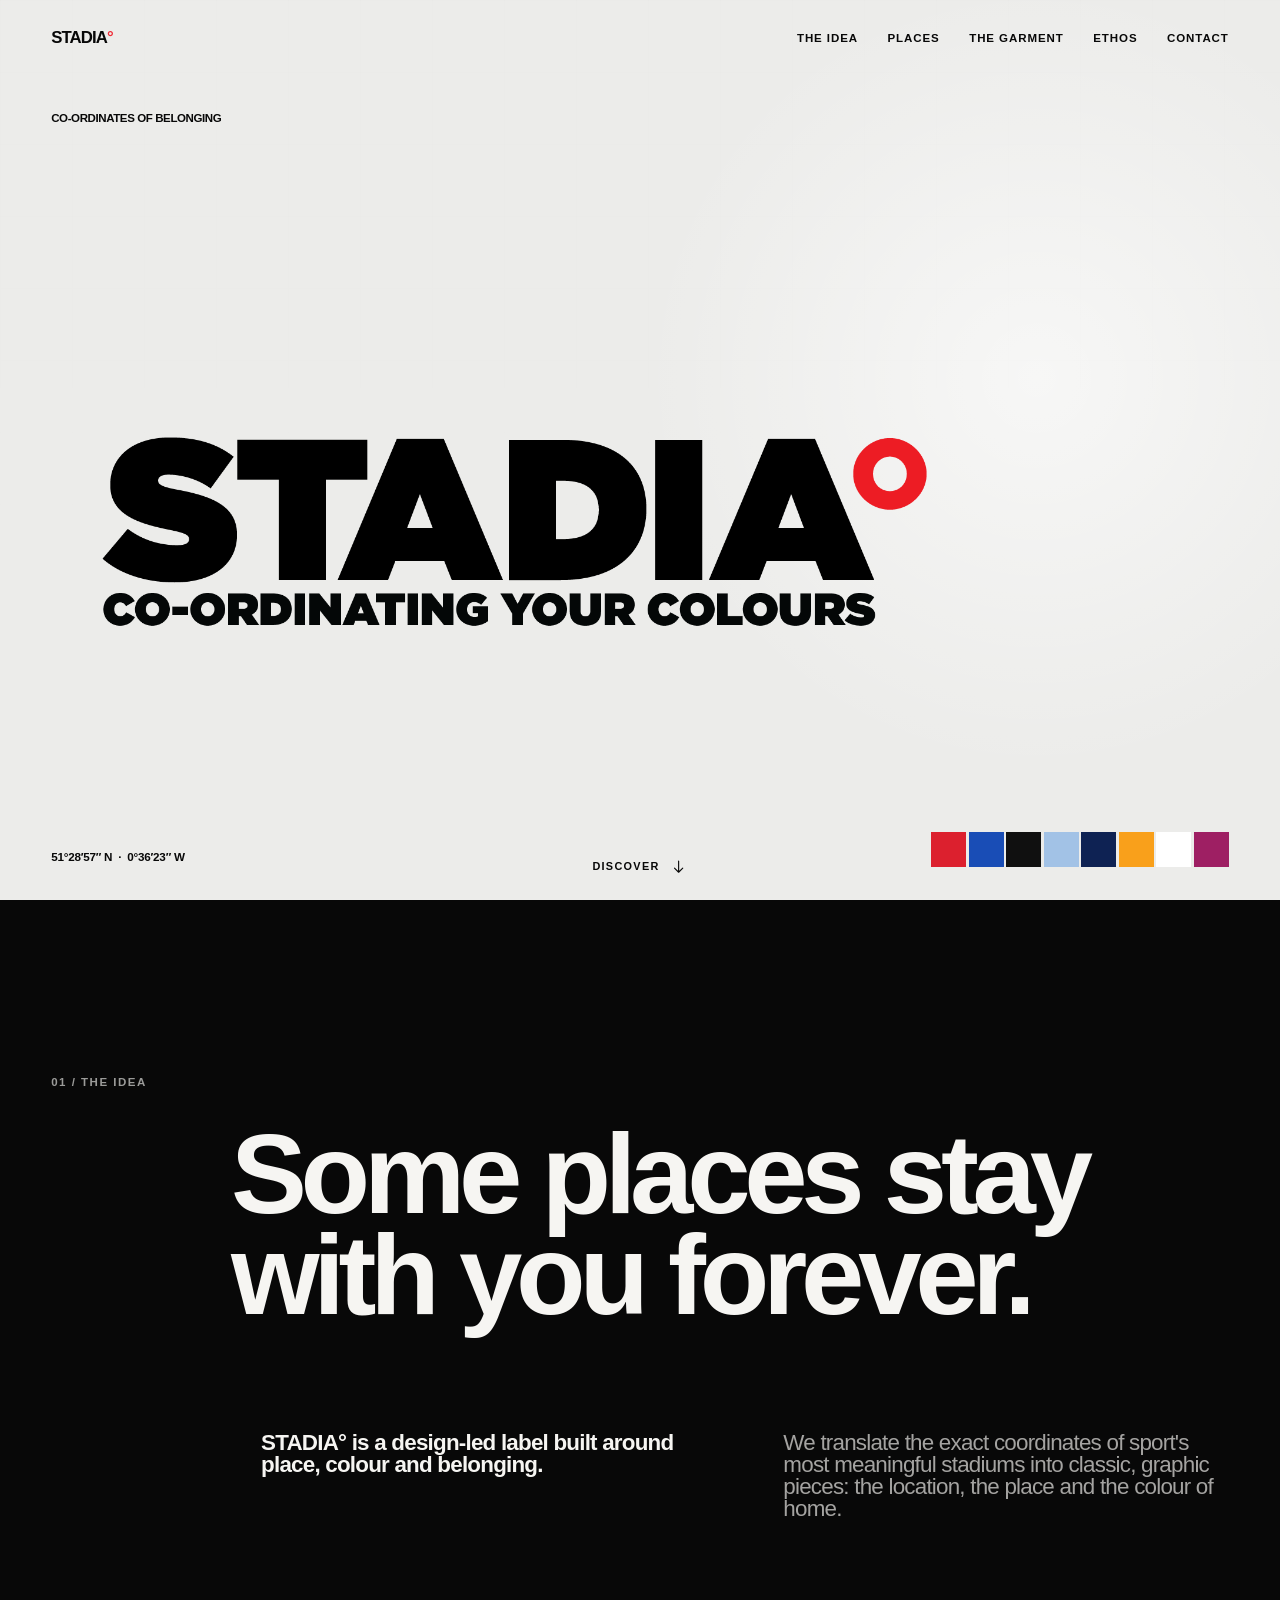
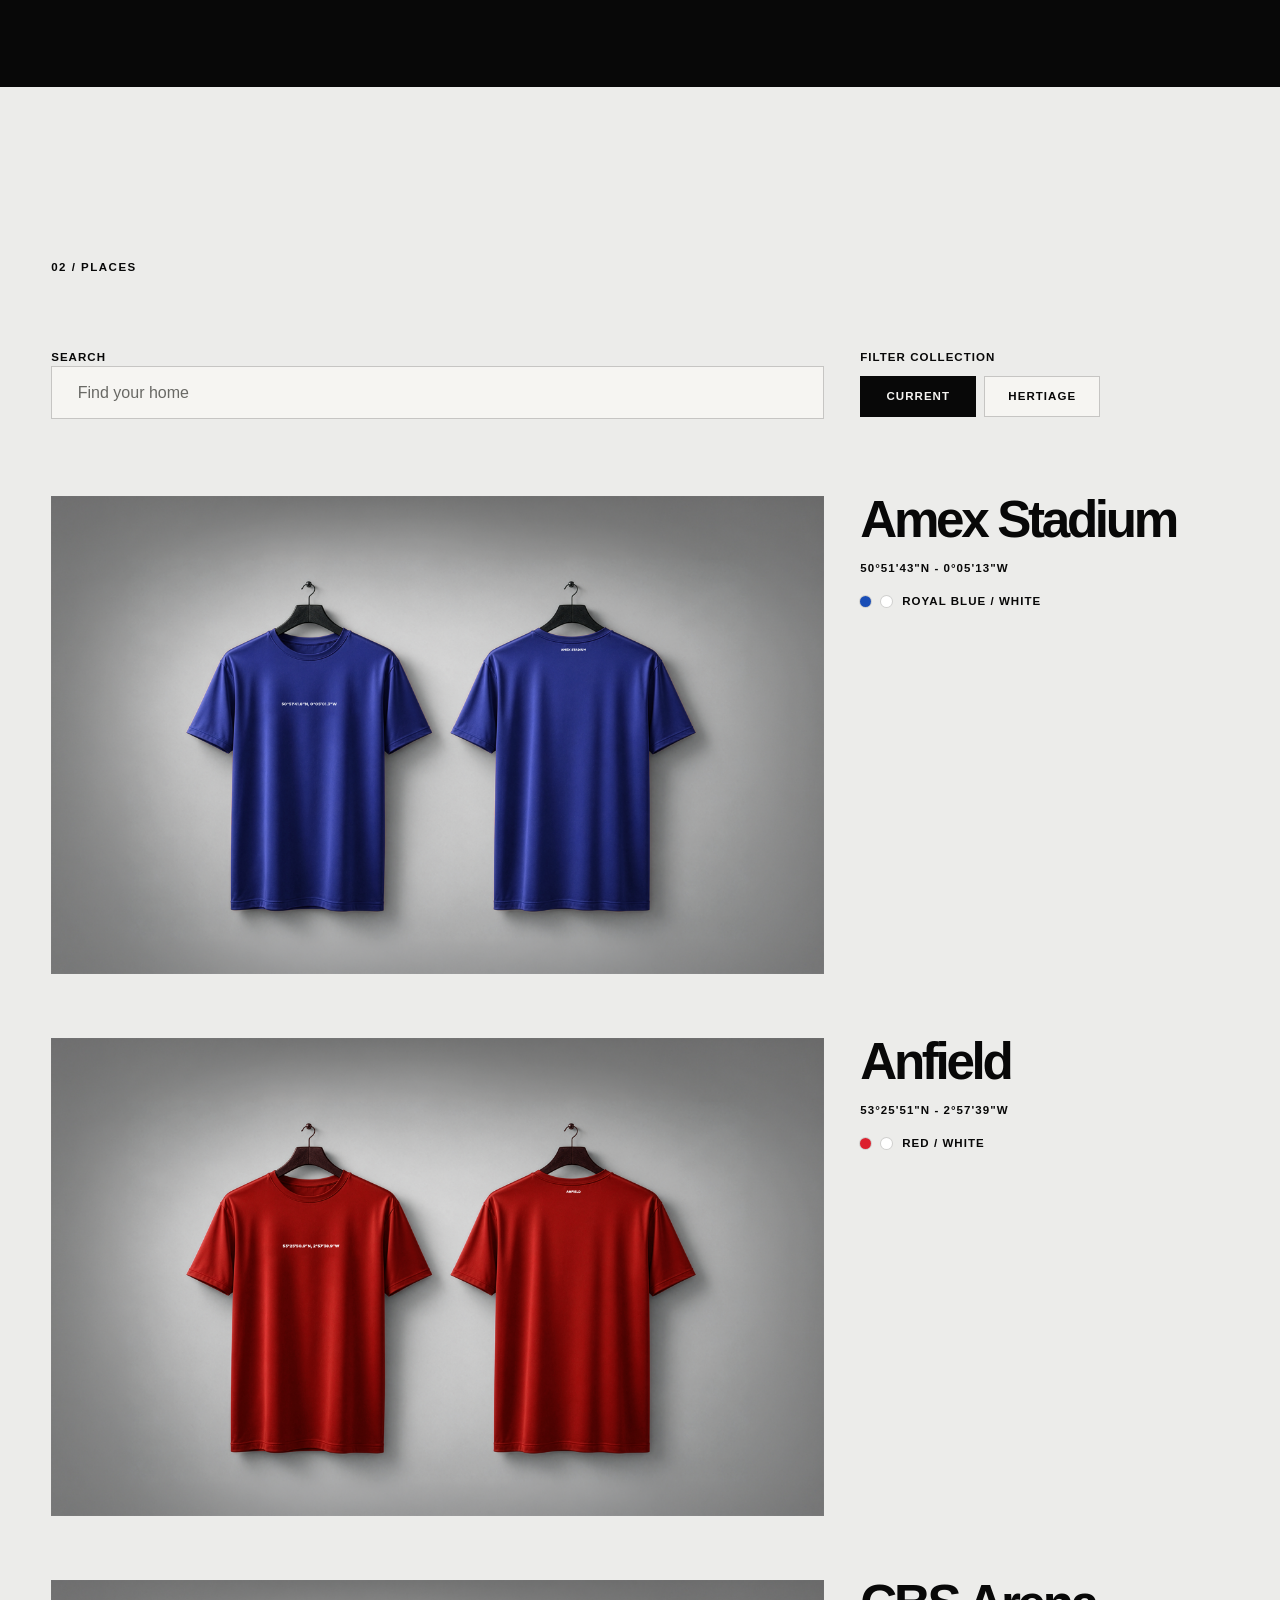
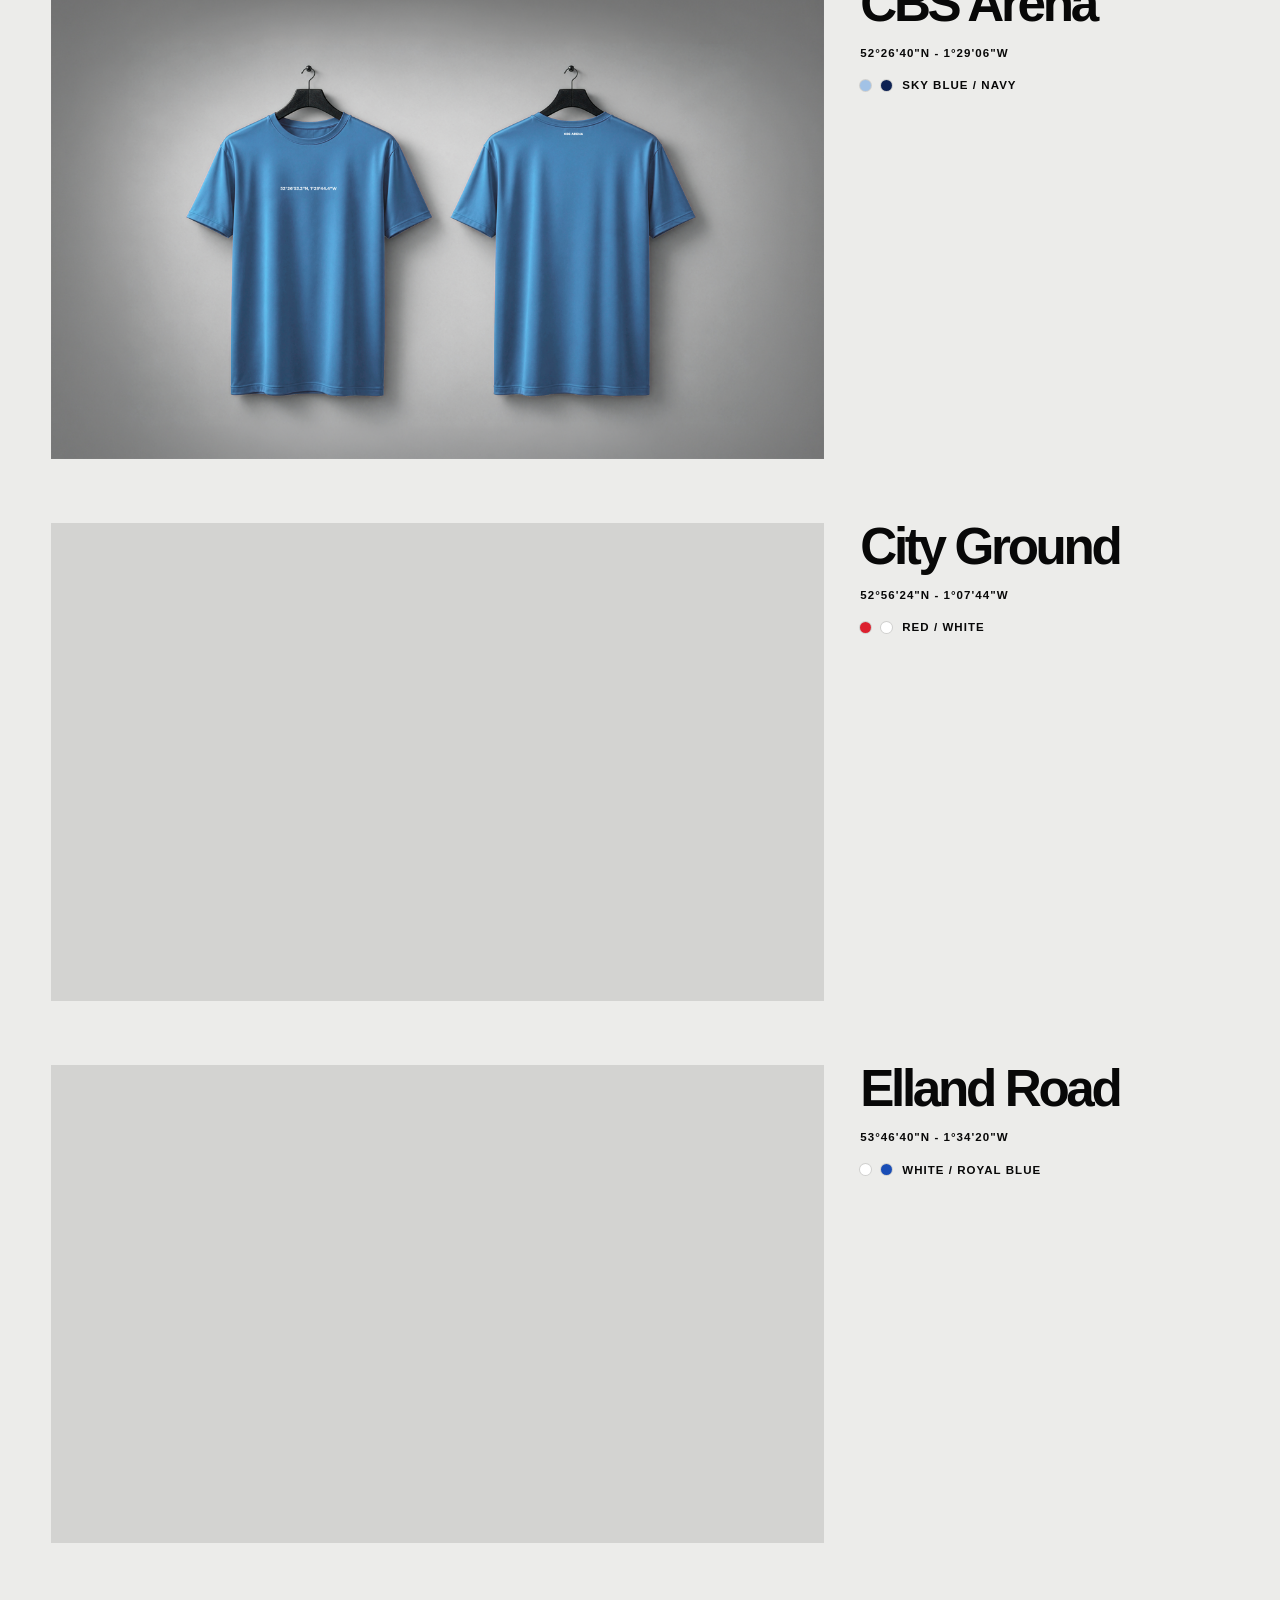
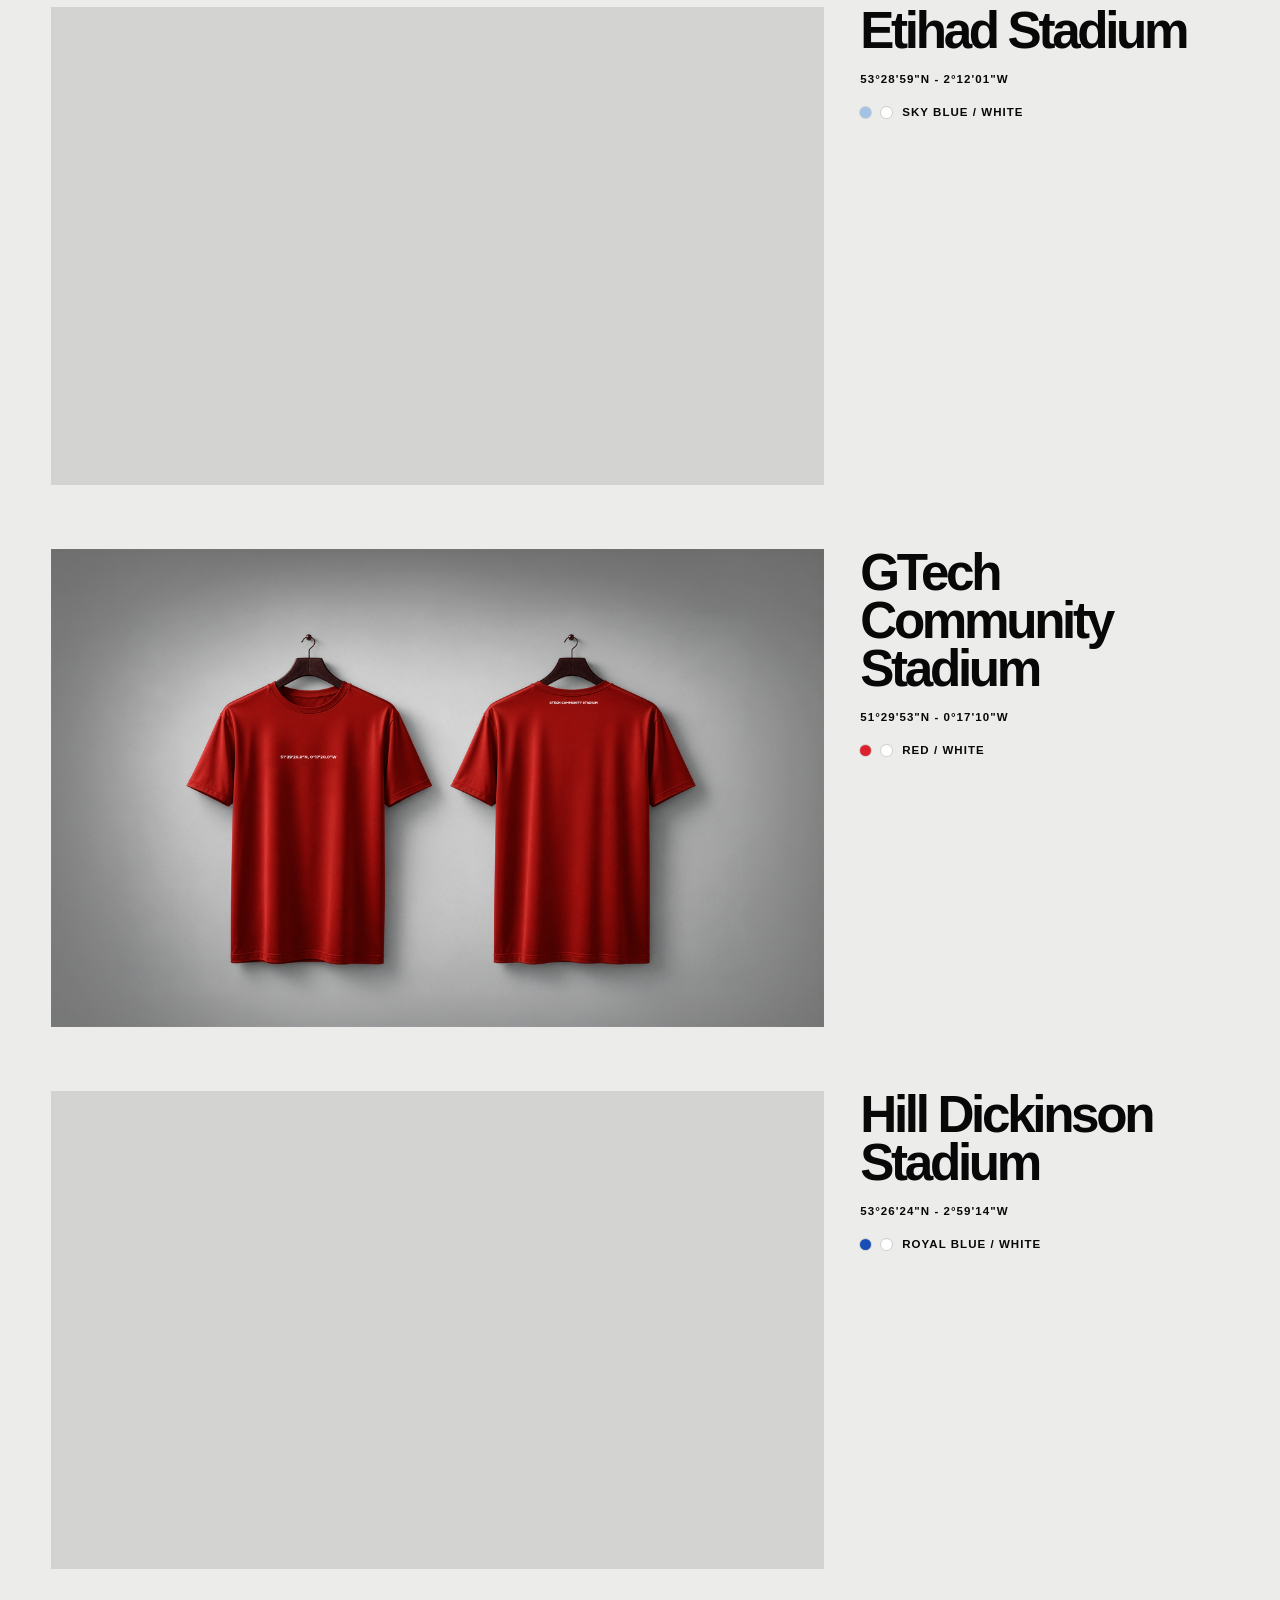
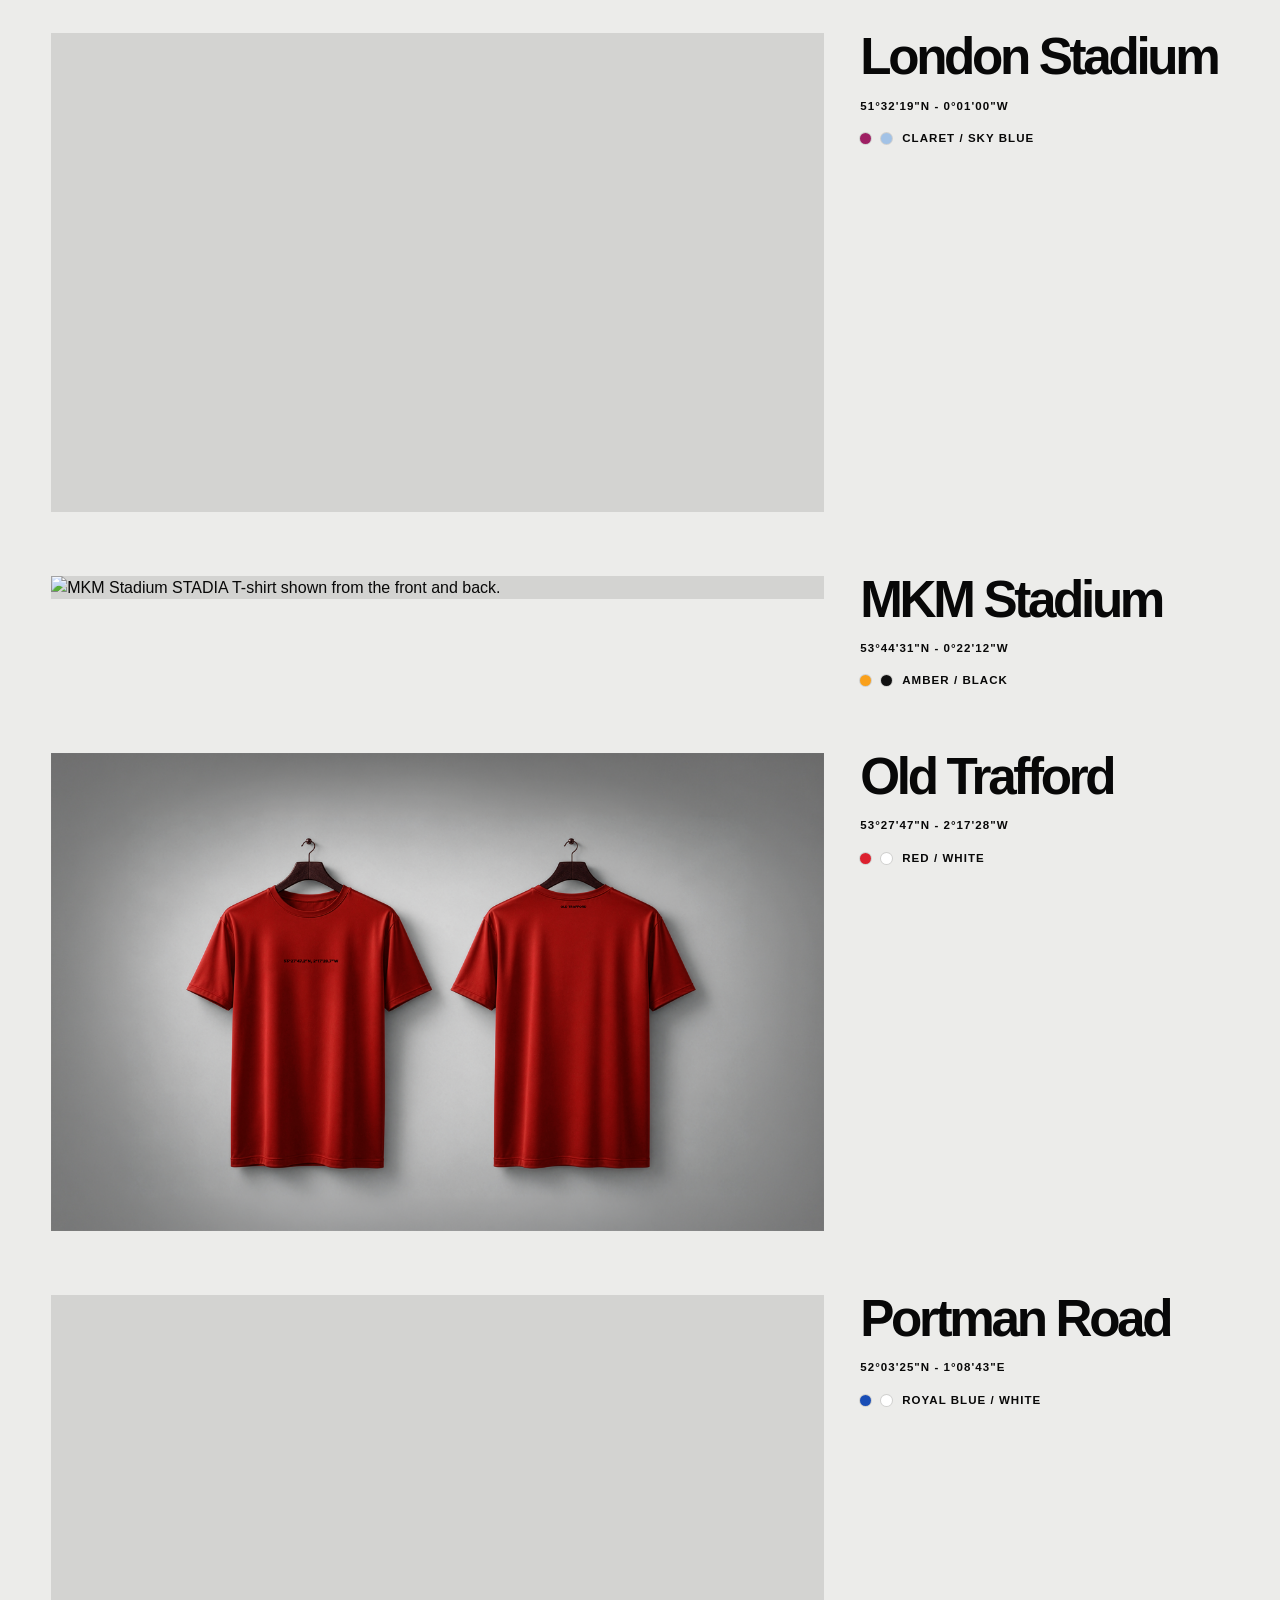
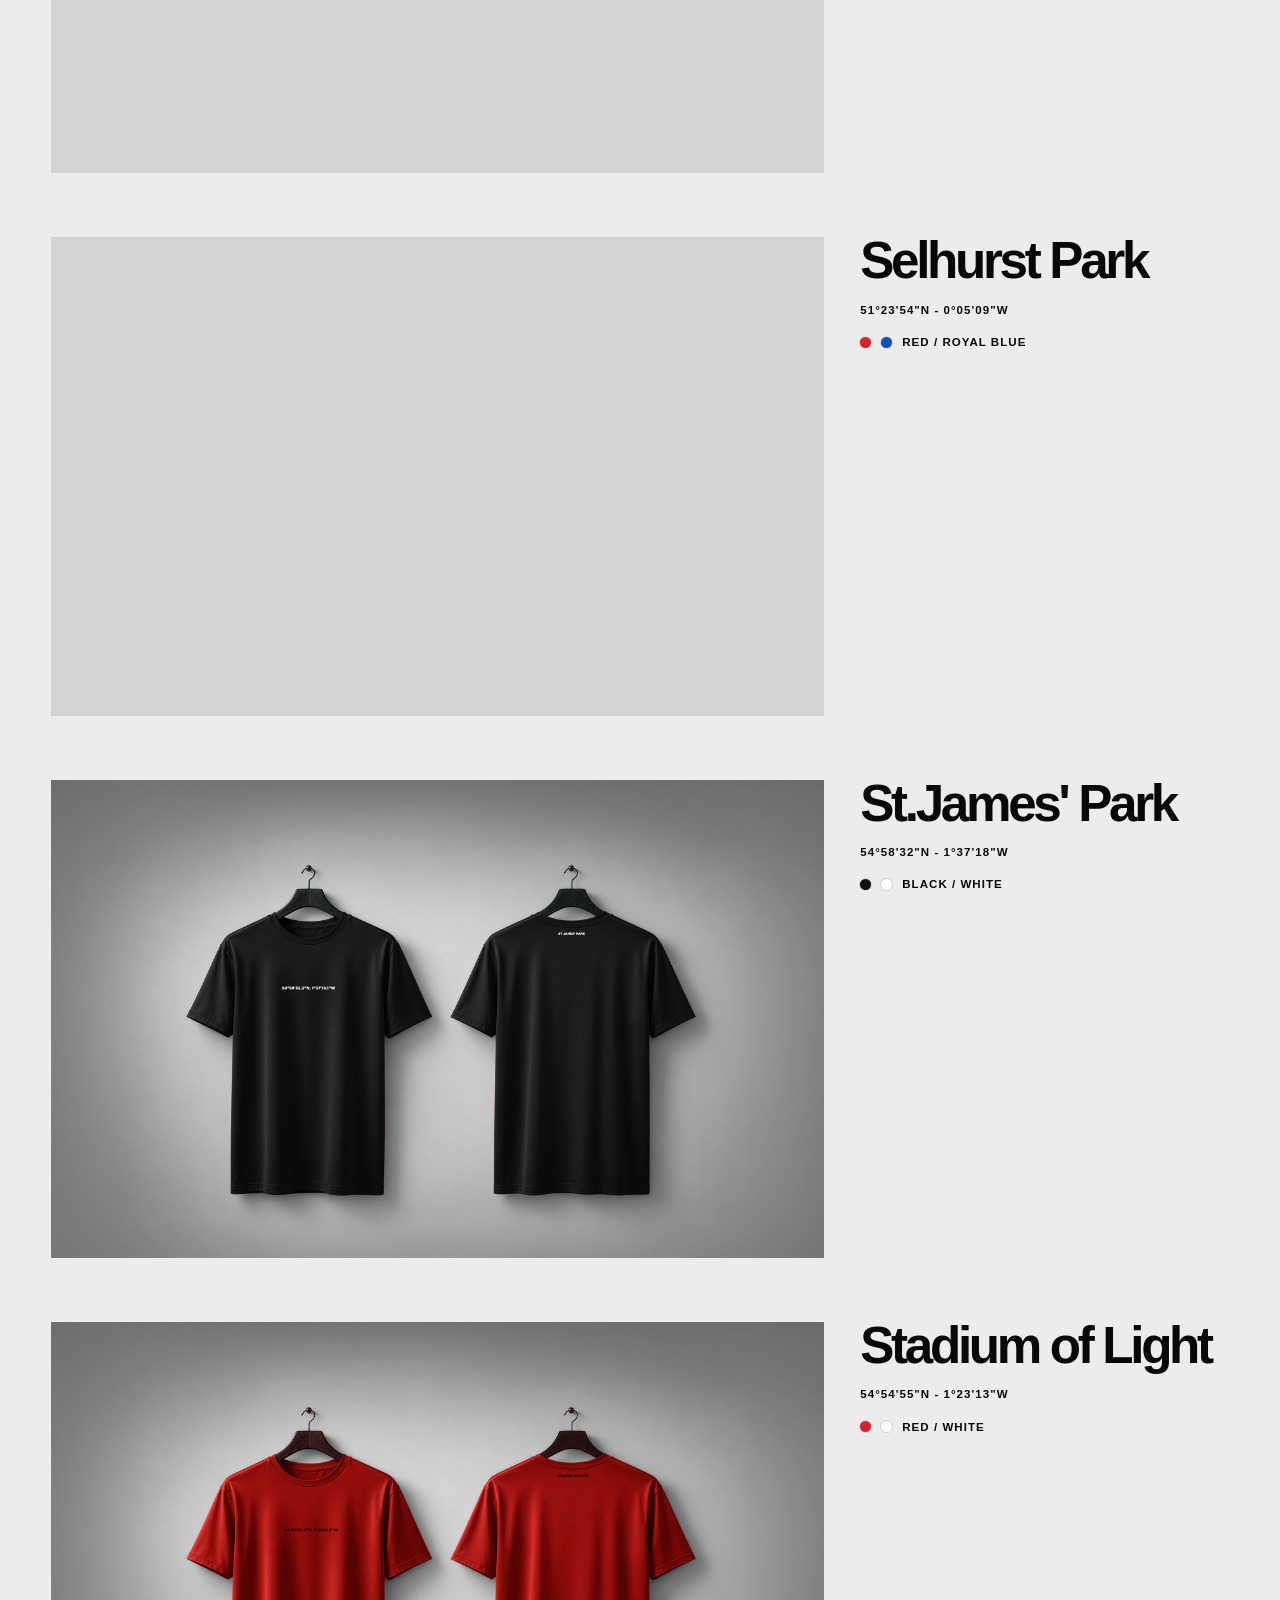
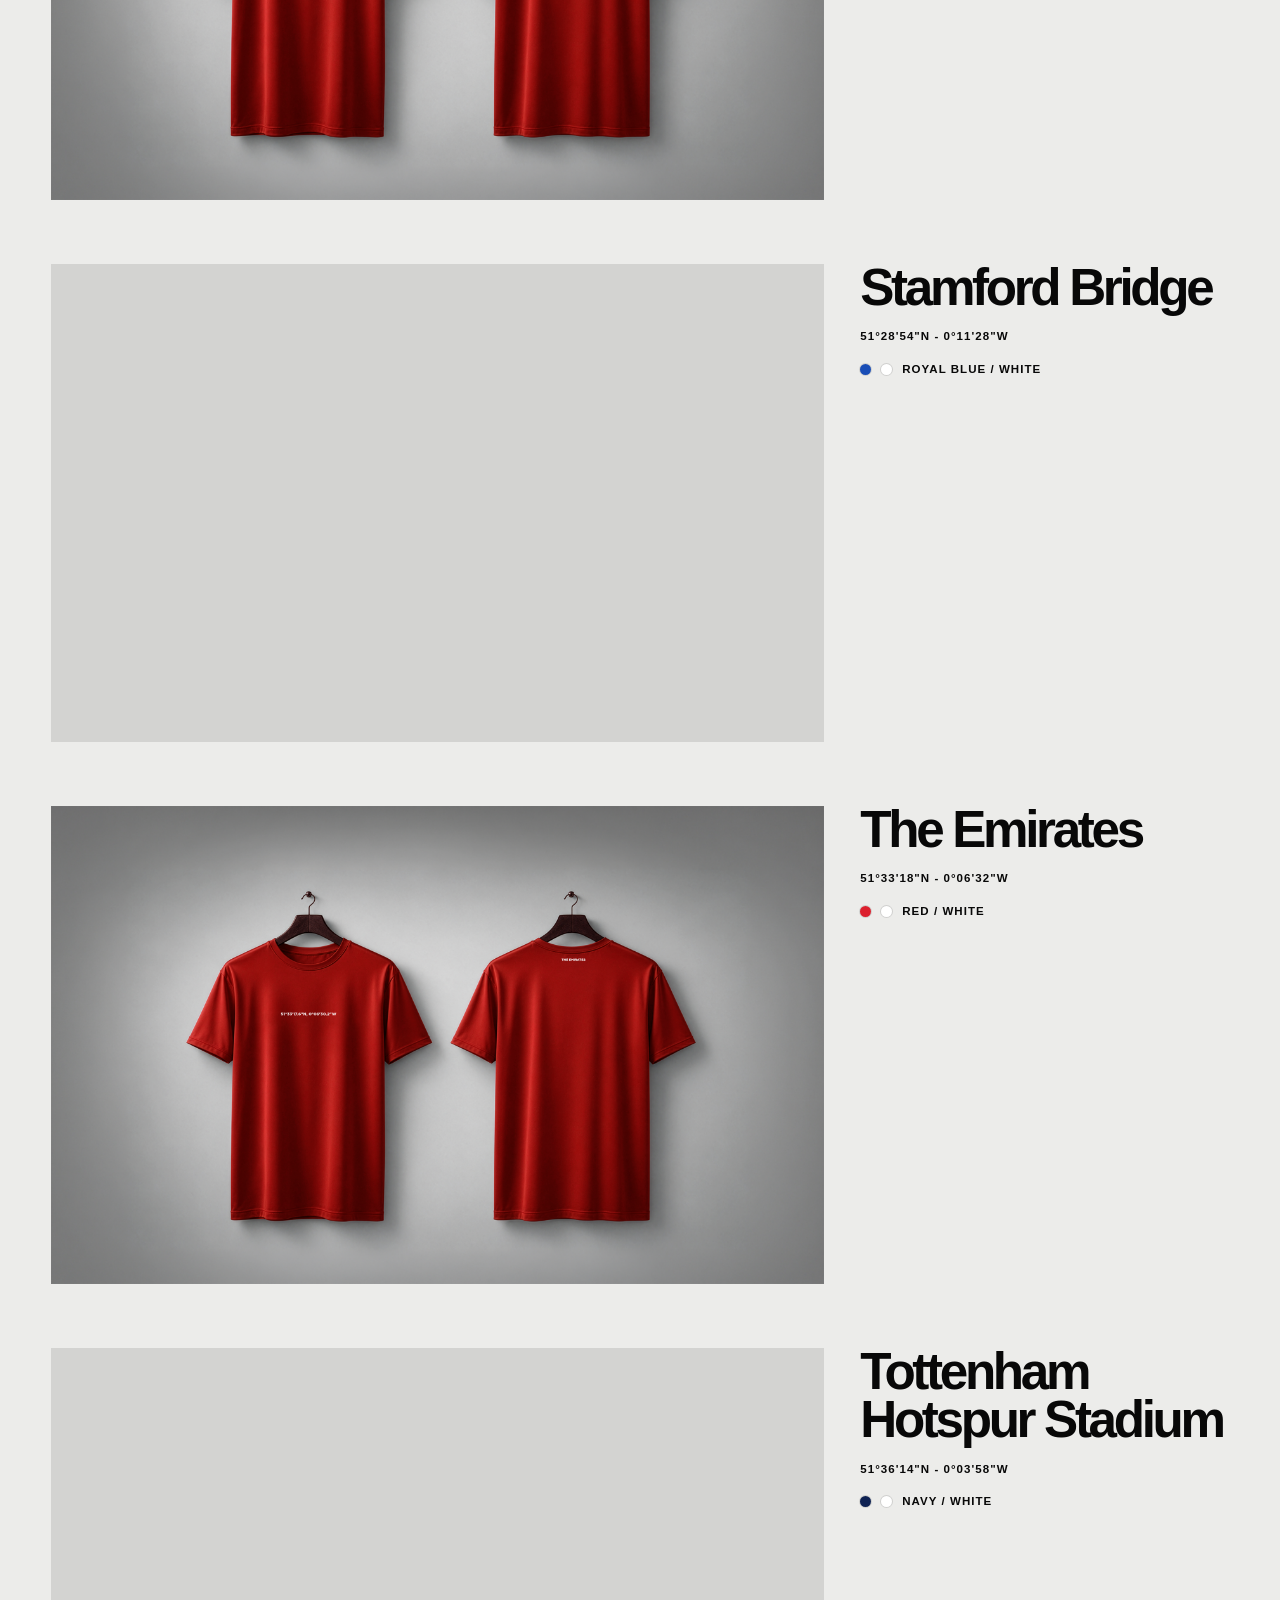
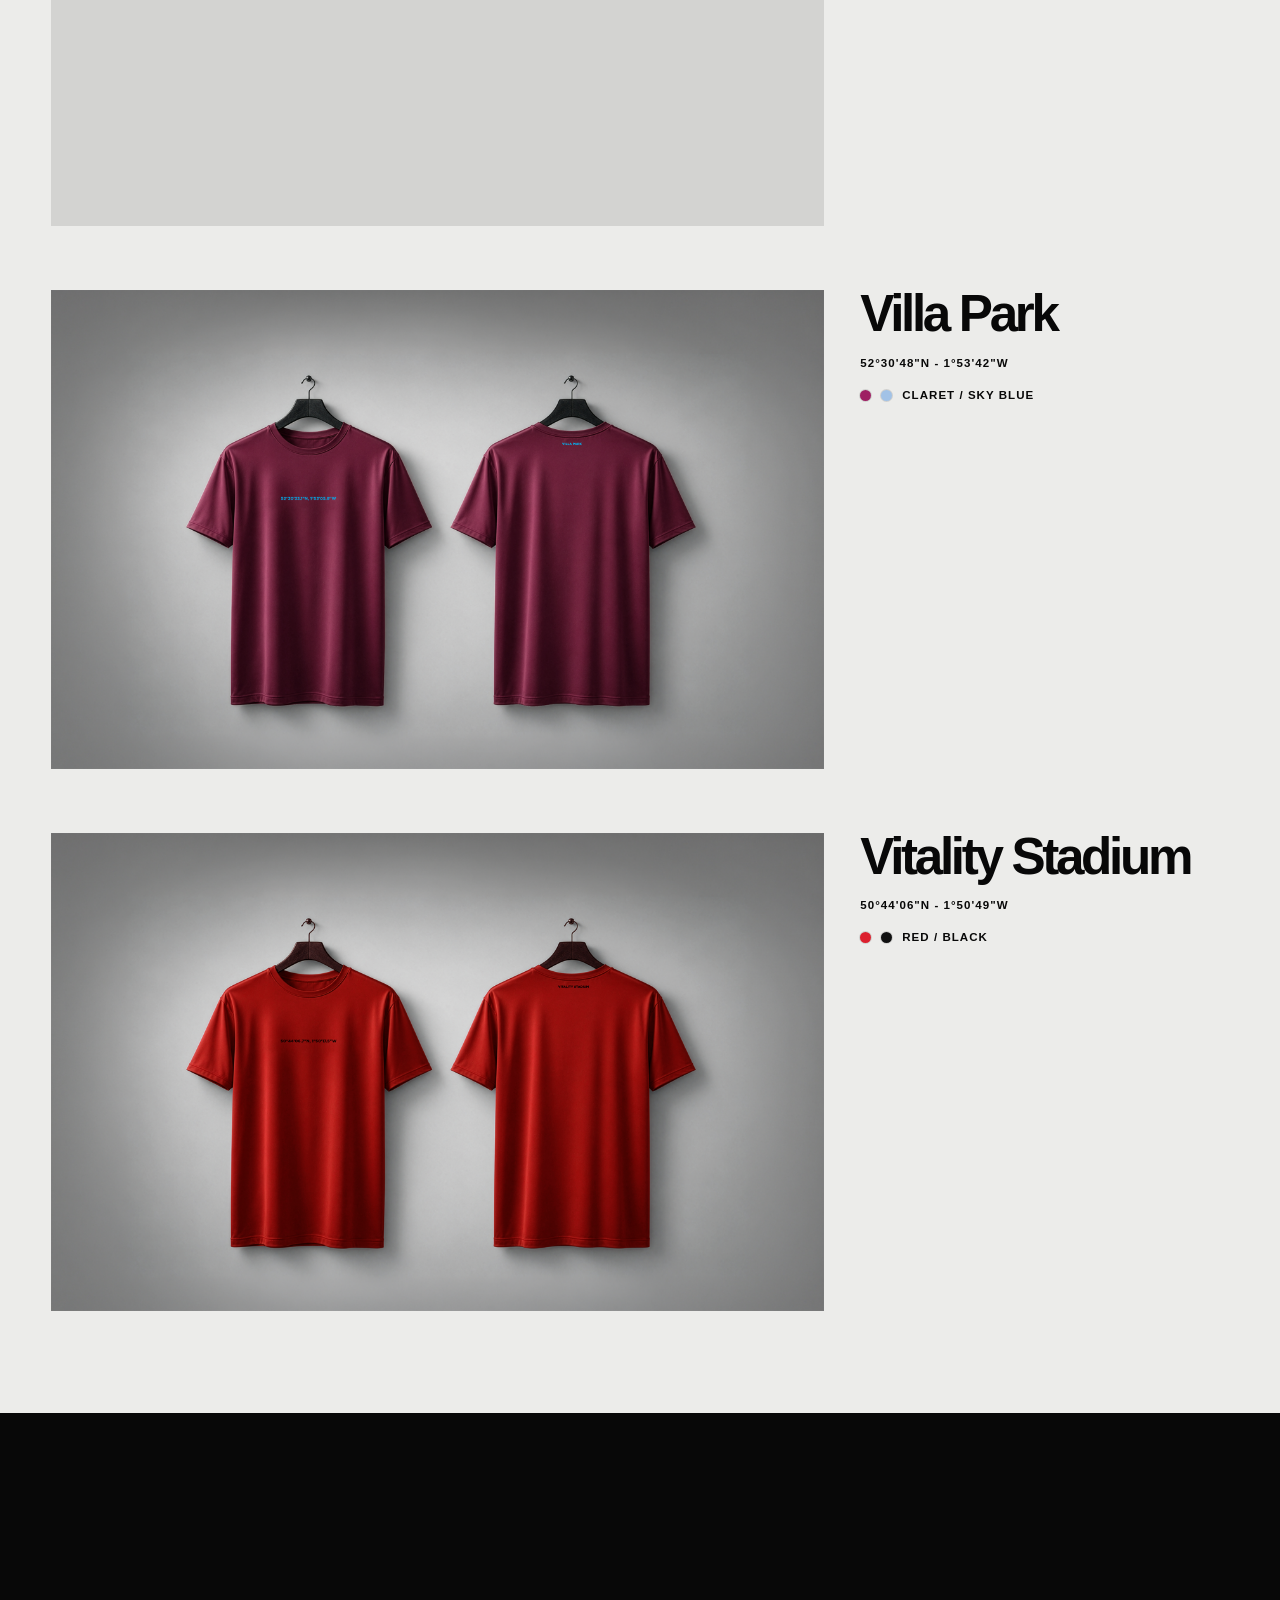
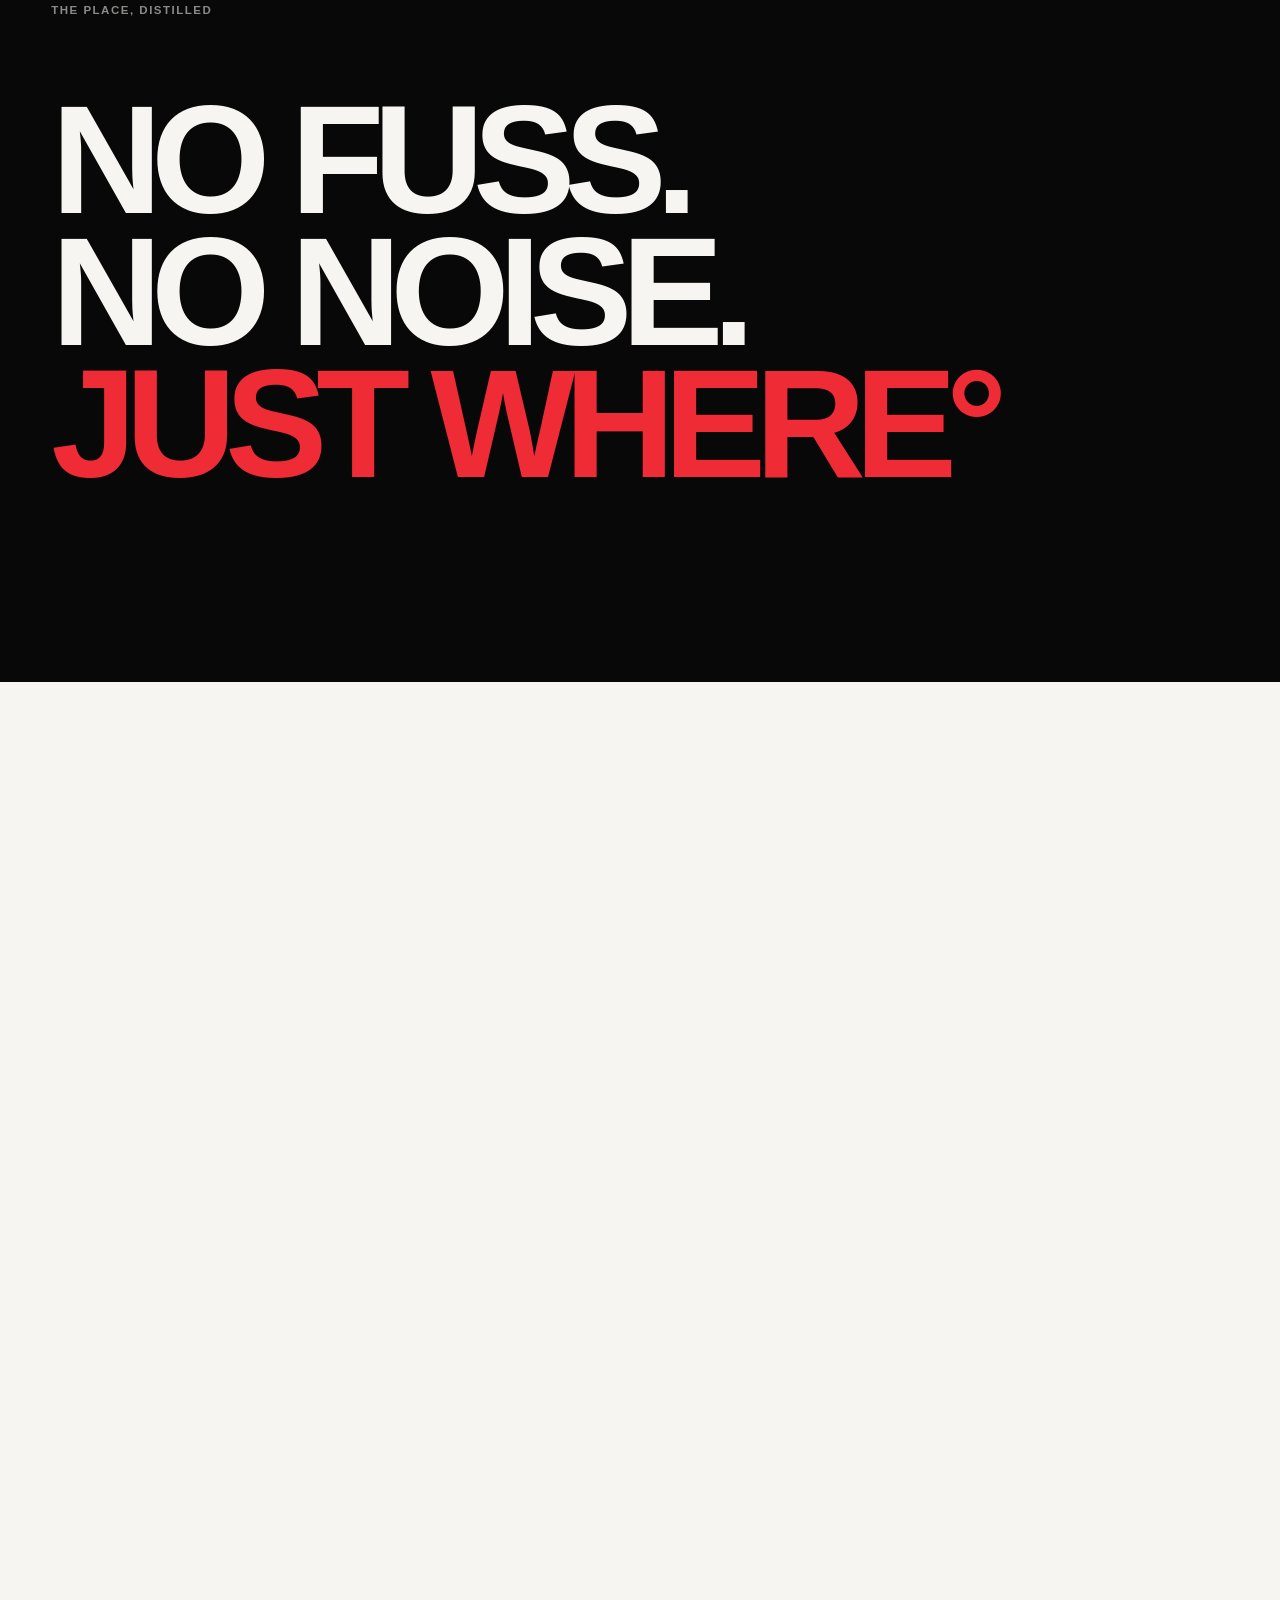
==== index.html @ 2efa5c4d "Initial website" ====
<!doctype html>
<html lang="en-GB">
<head>
  <meta charset="utf-8">
  <meta name="viewport" content="width=device-width, initial-scale=1">
  <meta name="theme-color" content="#ececea">
  <meta name="color-scheme" content="light">

  <title>STADIA° WHERE — Coordinates of Belonging</title>
  <meta name="description" content="STADIA° WHERE is a design-led T-shirt label built around place, colour and belonging. Premium shirts carrying the coordinates of football's most meaningful grounds.">
  <link rel="canonical" href="https://stadiawhere.com/">

  <meta property="og:type" content="website">
  <meta property="og:url" content="https://stadiawhere.com/">
  <meta property="og:title" content="STADIA° WHERE — Coordinates of Belonging">
  <meta property="og:description" content="Wear the address. Where the game lives. Wear where you belong.">
  <meta property="og:image" content="https://stadiawhere.com/assets/stadia-social.jpg">
  <meta property="og:image:width" content="1200">
  <meta property="og:image:height" content="630">
  <meta name="twitter:card" content="summary_large_image">

  <link rel="icon" href="assets/favicon.svg" type="image/svg+xml">
  <link rel="manifest" href="site.webmanifest">
  <link rel="preload" as="image" href="assets/T-Shirts/Upton_Park.png" type="image/png">
  <script>document.documentElement.classList.add("js");</script>
  <link rel="stylesheet" href="styles.css">
  <script src="script.js" defer></script>
</head>
<body>
  <a class="skip-link" href="#main-content">Skip to content</a>

  <header class="site-header" data-header>
    <a class="site-wordmark" href="#top" aria-label="STADIA° home">
      <span class="site-wordmark__name">STADIA<span class="degree">°</span></span>
    </a>

    <button class="menu-button" type="button" aria-expanded="false" aria-controls="site-nav" aria-label="Open menu" data-menu-button>
      <span></span>
      <span></span>
    </button>

    <nav class="site-nav" id="site-nav" aria-label="Primary navigation" data-nav>
      <a href="#idea">The idea</a>
      <a href="#places">Places</a>
      <a href="#garment">The garment</a>
      <a href="#ethos">Ethos</a>
      <a href="#contact">Contact</a>
    </nav>
  </header>

  <main id="main-content">
    <section class="hero" id="top" aria-labelledby="hero-title">
      <div class="hero__domain" data-reveal>CO-ORDINATES OF BELONGING</div>

      <div class="hero__lockup" data-reveal>
        <h1 id="hero-title">
          <img src="assets/Stadia° logo&lockup.png" alt="STADIA° logo and lockup" decoding="async" loading="eager">
        </h1>
      </div>


      <p class="hero__coordinate" data-reveal>51°28′57″ N&nbsp; · &nbsp;0°36′23″ W</p>

      <div class="colour-rail" aria-hidden="true" data-reveal>
        <span style="--swatch:#dc202e"></span>
        <span style="--swatch:#194db6"></span>
        <span style="--swatch:#101010"></span>
        <span style="--swatch:#a2c2e6"></span>
        <span style="--swatch:#0e2253"></span>
        <span style="--swatch:#f9a01b"></span>
        <span style="--swatch:#ffffff"></span>
        <span style="--swatch:#9e1f63"></span>
      </div>

      <a class="scroll-cue" href="#idea" aria-label="Scroll to the idea">
        <span>Discover</span>
        <svg viewBox="0 0 24 24" aria-hidden="true"><path d="M12 4v15M6.5 13.5 12 19l5.5-5.5"/></svg>
      </a>
    </section>

    <section class="manifesto section-dark" id="idea" aria-labelledby="idea-title">
      <div class="section-shell manifesto__grid">
        <p class="section-label" data-reveal>01 / THE IDEA</p>
        <h2 id="idea-title" class="display-heading" data-reveal>Some places stay with you forever.</h2>
        <div class="manifesto__copy" data-reveal>
          <p>STADIA° is a design-led label built around place, colour and belonging.</p>
          <p>We translate the exact coordinates of sport's most meaningful stadiums into classic, graphic pieces: the location, the place and the colour of home.</p>
        </div>
      </div>
    </section>


    <section class="places" id="places" aria-labelledby="places-title">
      <div class="section-shell places__intro">
        <p class="section-label" data-reveal>02 / PLACES</p>
        <form class="places__search" role="search" aria-label="Search football grounds" data-places-search>
          <p class="places__search-label">Search</p>
          <input id="places-search-input" class="places__search-input" type="search" name="q" placeholder="Find your home" aria-label="Find your home" autocomplete="off" data-places-search-input>
        </form>
        <div class="places__controls" data-places-controls>
          <p class="places__filter-label">Filter collection</p>
          <div class="places__filters" role="tablist" aria-label="T-shirt collections">
            <button class="places__filter is-active" type="button" role="tab" aria-selected="true" data-places-filter="current">Current</button>
            <button class="places__filter" type="button" role="tab" aria-selected="false" data-places-filter="heritage">Hertiage</button>
          </div>
        </div>
        <p class="places__search-empty" data-places-search-empty hidden>No matching grounds found.</p>
      </div>

      <div class="places__results" data-places-results></div>

      <div class="statement-panel section-dark">
        <div class="section-shell statement-panel__inner">
          <p class="section-label" data-reveal>THE PLACE, DISTILLED</p>
          <p class="statement-panel__line" data-reveal>NO FUSS.</p>
          <p class="statement-panel__line" data-reveal>NO NOISE.</p>
          <p class="statement-panel__line statement-panel__line--accent" data-reveal>JUST WHERE°</p>
        </div>
      </div>

  
    <section class="garment" id="garment" aria-labelledby="garment-title">
      <div class="section-shell garment__grid">
        <div class="garment__heading-wrap">
          <p class="section-label" data-reveal>03 / THE GARMENT</p>
          <h2 id="garment-title" class="display-heading display-heading--compact" data-reveal>Made like a label.</h2>
        </div>

        <div class="garment__body">
          <p class="garment__lead" data-reveal>STADIA° is a clothing label first. The cut, fabric and fit are equal to the meaning of the graphic.</p>
          <p data-reveal>Designed to sit naturally within a wardrobe, each shirt is celebrated in appearance and meaning. Every detail is considered, from the weight of the fabric to the placement of the coordinates.</p>

          <dl class="detail-list">
            <div data-reveal>
              <dt>01 / Proportion</dt>
              <dd>A clean silhouette and carefully judged placement keep the design proud and balanced.</dd>
            </div>
            <div data-reveal>
              <dt>02 / Hand-feel</dt>
              <dd>Selected for its weight, softness and drape, with colour that remains rich over time.</dd>
            </div>
            <div data-reveal>
              <dt>03 / Finish</dt>
              <dd>Crisp printing and controlled detail, finished to withstand repeated wear.</dd>
            </div>
          </dl>
        </div>
      </div>
    </section>

    <section class="ethos section-dark" id="ethos" aria-labelledby="ethos-title">
      <div class="section-shell">
        <p class="section-label" data-reveal>04 / ETHOS</p>
        <h2 id="ethos-title" class="display-heading" data-reveal>Wear where you belong.</h2>

        <div class="ethos__intro" data-reveal>
          <p>It is the starting point.</p>
          <p>Our standard is simple: the shirt should feel as good as the place means.</p>
        </div>

        <div class="principles">
          <article data-reveal>
            <span>01</span>
            <h3>Place before branding</h3>
            <p>The place is the identity. We use its location, name,   the emotion and the memories attached to it.</p>
          </article>
          <article data-reveal>
            <span>02</span>
            <h3>Restraint over noise</h3>
            <p>Co-ordinates and a place name. Nothing oversized, nothing unnecessary, nothing competing for attention.</p>
          </article>
          <article data-reveal>
            <span>03</span>
            <h3>Fewer, better pieces</h3>
            <p>We favour affordable quality garments and controlled design.</p>
          </article>
        </div>
      </div>
    </section>

    <section class="contact" id="contact" aria-labelledby="contact-title">
      <div class="section-shell contact__inner">
        <p class="section-label" data-reveal>05 / CONTACT</p>
        <h2 id="contact-title" class="contact__title" data-reveal>Tell us where<span class="degree">°</span></h2>
        <p class="contact__copy" data-reveal>For stadium suggestions, collaborations and launch enquiries.</p>
        <a class="contact__email" href="mailto:hello@stadiawhere.com?subject=STADIA%C2%B0%20WHERE%20enquiry" data-reveal>
          <span>hello@stadiawhere.com</span>
          <svg viewBox="0 0 24 24" aria-hidden="true"><path d="M5 19 19 5M8 5h11v11"/></svg>
        </a>
      </div>
    </section>
  </main>

  <footer class="site-footer">
    <div class="site-footer__colour-rail" aria-hidden="true">
      <span style="--swatch:#dc202e"></span>
      <span style="--swatch:#194db6"></span>
      <span style="--swatch:#101010"></span>
      <span style="--swatch:#a2c2e6"></span>
      <span style="--swatch:#0e2253"></span>
      <span style="--swatch:#f9a01b"></span>
      <span style="--swatch:#ffffff"></span>
      <span style="--swatch:#9e1f63"></span>
    </div>

    <div class="section-shell site-footer__top">
      <a class="site-footer__mark" href="#top" aria-label="Back to the top">
        <img src="assets/Stadia White Logo.png" alt="STADIA logo" loading="lazy" decoding="async">
      </a>
    </div>

    <div class="section-shell site-footer__bottom">
      <p>© <span data-year>2026</span> STADIA° WHERE</p>
      <p class="site-footer__disclaimer">Independent design label. Not affiliated with, endorsed by or connected to any organisation.</p>
      <a href="#top">Back to top ↑</a>
    </div>
  </footer>
</body>
</html>
---- styles.css ----
:root {
  --paper: #ececea;
  --paper-light: #f6f5f2;
  --paper-deep: #dededb;
  --ink: #080808;
  --muted: #696965;
  --line: rgba(8, 8, 8, 0.2);
  --red: #ef2b36;
  --blue: #164f9f;
  --claret: #a30f2c;
  --sky: #31a9d2;
  --header-height: 78px;
  --gutter: clamp(20px, 4vw, 72px);
  --section-space: clamp(96px, 13vw, 220px);
  --heading-body-gap: clamp(39px, 5.6vw, 91px);
  --ease-out: cubic-bezier(0.16, 1, 0.3, 1);
  --ease-smooth: cubic-bezier(0.65, 0, 0.35, 1);
  --orbit-turn: 0deg;
}

*,
*::before,
*::after {
  box-sizing: border-box;
}

html {
  scroll-behavior: smooth;
  scroll-padding-top: calc(var(--header-height) + 24px);
  background: var(--paper);
}

body {
  margin: 0;
  overflow-x: clip;
  color: var(--ink);
  background: var(--paper);
  font-family: -apple-system, BlinkMacSystemFont, "Helvetica Neue", Helvetica, Arial, sans-serif;
  font-size: 16px;
  line-height: 1.45;
  text-rendering: optimizeLegibility;
  -webkit-font-smoothing: antialiased;
  font-synthesis: none;
}

body.menu-open {
  overflow: hidden;
}

img,
picture,
svg {
  display: block;
  max-width: 100%;
}

img {
  height: auto;
}

button,
a {
  color: inherit;
}

a {
  text-decoration: none;
}

button {
  font: inherit;
}

::selection {
  color: var(--paper-light);
  background: var(--ink);
}

.skip-link {
  position: fixed;
  z-index: 1000;
  top: 12px;
  left: 12px;
  padding: 11px 15px;
  color: white;
  background: var(--ink);
  transform: translateY(-160%);
  transition: transform 180ms ease;
}

.skip-link:focus {
  transform: translateY(0);
}

:focus-visible {
  outline: 2px solid currentColor;
  outline-offset: 5px;
}

.section-shell {
  width: min(100%, 1760px);
  margin-inline: auto;
  padding-inline: var(--gutter);
}

.section-label {
  margin: 0;
  font-size: 0.72rem;
  font-weight: 800;
  line-height: 1;
  letter-spacing: 0.13em;
  text-transform: uppercase;
}

.degree {
  color: var(--red);
}

.display-heading {
  max-width: 14ch;
  margin: 0;
  font-size: clamp(3.7rem, 8.9vw, 10.8rem);
  font-weight: 900;
  line-height: 0.88;
  letter-spacing: -0.055em;
  text-wrap: balance;
}

.section-dark {
  color: var(--paper-light);
  background: var(--ink);
}

/* Header */
.site-header {
  position: fixed;
  z-index: 100;
  top: 0;
  right: 0;
  left: 0;
  display: flex;
  height: var(--header-height);
  align-items: center;
  justify-content: space-between;
  padding-inline: var(--gutter);
  border-bottom: 1px solid transparent;
  transition:
    background-color 350ms ease,
    border-color 350ms ease,
    backdrop-filter 350ms ease;
}

.site-header.is-scrolled {
  border-color: rgba(8, 8, 8, 0.11);
  background: rgba(236, 236, 234, 0.84);
  -webkit-backdrop-filter: blur(18px) saturate(140%);
  backdrop-filter: blur(18px) saturate(140%);
}

.site-wordmark {
  position: relative;
  z-index: 3;
  display: inline-flex;
  align-items: baseline;
  gap: 0.55rem;
  line-height: 1;
}

.site-wordmark__name {
  font-size: 1.05rem;
  font-weight: 900;
  letter-spacing: -0.055em;
}

.site-wordmark__where {
  font-size: 0.62rem;
  font-weight: 700;
  letter-spacing: 0.18em;
}

.site-nav {
  display: flex;
  align-items: center;
  gap: clamp(20px, 2.3vw, 42px);
}

.site-nav a {
  position: relative;
  padding-block: 8px;
  font-size: 0.72rem;
  font-weight: 700;
  letter-spacing: 0.08em;
  text-transform: uppercase;
}

.site-nav a::after {
  position: absolute;
  right: 0;
  bottom: 1px;
  left: 0;
  height: 1px;
  content: "";
  background: currentColor;
  transform: scaleX(0);
  transform-origin: right;
  transition: transform 350ms var(--ease-out);
}

.site-nav a:hover::after,
.site-nav a:focus-visible::after,
.site-nav a[aria-current="true"]::after {
  transform: scaleX(1);
  transform-origin: left;
}

.menu-button {
  position: relative;
  z-index: 3;
  display: none;
  width: 40px;
  height: 40px;
  padding: 0;
  border: 0;
  background: transparent;
  cursor: pointer;
}

.menu-button span {
  position: absolute;
  left: 8px;
  display: block;
  width: 24px;
  height: 1.5px;
  background: currentColor;
  transition: transform 300ms var(--ease-out), top 300ms var(--ease-out);
}

.menu-button span:first-child {
  top: 15px;
}

.menu-button span:last-child {
  top: 24px;
}

.menu-button[aria-expanded="true"] span:first-child {
  top: 20px;
  transform: rotate(45deg);
}

.menu-button[aria-expanded="true"] span:last-child {
  top: 20px;
  transform: rotate(-45deg);
}

/* Hero */
.hero {
  position: relative;
  min-height: max(760px, 100svh);
  overflow: hidden;
  padding: calc(var(--header-height) + 28px) var(--gutter) 36px;
  background:
    radial-gradient(circle at 81% 42%, rgba(255, 255, 255, 0.58), transparent 34%),
    var(--paper);
  isolation: isolate;
}

.hero::before {
  position: absolute;
  z-index: -2;
  inset: 0;
  content: "";
  background-image: linear-gradient(rgba(8, 8, 8, 0.022) 1px, transparent 1px), linear-gradient(90deg, rgba(8, 8, 8, 0.022) 1px, transparent 1px);
  background-size: 72px 72px;
  -webkit-mask-image: linear-gradient(to bottom, rgba(0, 0, 0, 0.22), transparent 70%);
  mask-image: linear-gradient(to bottom, rgba(0, 0, 0, 0.22), transparent 70%);
}

.hero__domain {
  position: absolute;
  top: calc(var(--header-height) + 32px);
  left: var(--gutter);
  font-size: clamp(0.72rem, 0.9vw, 0.92rem);
  font-weight: 900;
  letter-spacing: -0.035em;
}

.hero__lockup {
  position: absolute;
  top: 42.5%;
  left: var(--gutter);
  transform: translateY(-50%);
}

.hero__pretitle {
  margin: 0 0 20px 0.35rem;
  font-size: clamp(0.78rem, 0.9vw, 1rem);
  font-weight: 600;
  letter-spacing: 0.12em;
  text-transform: uppercase;
}

.hero h1 {
  margin: 0;
  font-size: clamp(6rem, 15.4vw, 17rem);
  font-weight: 950;
  line-height: 0.7;
  letter-spacing: -0.09em;
}

.hero h1 img {
  width: 75%;
  height: auto;
  display: block;
}

.hero h1 .degree {
  position: relative;
  top: -0.1em;
  display: inline-block;
  margin-left: 0.015em;
  font-size: 0.52em;
  letter-spacing: 0;
}

.hero__strap {
  margin: 0.7rem 0 0 0.4rem;
  font-size: clamp(0.88rem, 1.25vw, 1.55rem);
  font-weight: 900;
  line-height: 1;
  letter-spacing: -0.045em;
}

.hero__statement {
  position: absolute;
  bottom: clamp(124px, 15vh, 176px);
  left: var(--gutter);
  margin: 0;
  font-size: clamp(1.02rem, 1.55vw, 1.85rem);
  font-weight: 900;
  line-height: 1.04;
  letter-spacing: -0.04em;
}

.hero__coordinate {
  position: absolute;
  bottom: 34px;
  left: var(--gutter);
  margin: 0;
  font-size: clamp(0.73rem, 0.9vw, 0.98rem);
  font-weight: 800;
  letter-spacing: -0.02em;
}

.colour-rail {
  position: absolute;
  right: var(--gutter);
  bottom: 33px;
  display: grid;
  width: min(23.25vw, 390px);
  grid-template-columns: repeat(8, 1fr);
  gap: 2.25px;
}

.colour-rail span,
.site-footer__colour-rail span {
  aspect-ratio: 1 / 1;
  background: var(--swatch);
}

.hero__orbit {
  position: absolute;
  z-index: -1;
  top: 50%;
  right: clamp(-250px, -11vw, -80px);
  width: clamp(420px, 54vw, 940px);
  aspect-ratio: 1;
  border: 1px solid rgba(8, 8, 8, 0.09);
  border-radius: 50%;
  opacity: 0.95;
  transform: translateY(-50%) rotate(var(--orbit-turn));
}

.hero__orbit::before,
.hero__orbit::after,
.hero__orbit span {
  position: absolute;
  border-radius: 50%;
  content: "";
}

.hero__orbit::before {
  inset: 14%;
  border: 1px solid rgba(8, 8, 8, 0.075);
}

.hero__orbit::after {
  top: -9px;
  left: 50%;
  width: 19px;
  height: 19px;
  background: var(--red);
  transform: translateX(-50%);
  box-shadow: 0 0 0 9px rgba(239, 43, 54, 0.1);
}

.hero__orbit span {
  inset: 36%;
  border: 12px solid rgba(239, 43, 54, 0.92);
}

.scroll-cue {
  position: absolute;
  right: 50%;
  bottom: 24px;
  display: inline-flex;
  align-items: center;
  gap: 10px;
  font-size: 0.68rem;
  font-weight: 750;
  letter-spacing: 0.12em;
  text-transform: uppercase;
  transform: translateX(50%);
}

.scroll-cue svg {
  width: 18px;
  height: 18px;
  fill: none;
  stroke: currentColor;
  stroke-linecap: round;
  stroke-linejoin: round;
  stroke-width: 1.5;
  animation: cue-bounce 1.8s var(--ease-smooth) infinite;
}

@keyframes cue-bounce {
  0%, 100% { transform: translateY(-2px); }
  50% { transform: translateY(4px); }
}

/* Manifesto */
.manifesto {
  padding-block: var(--section-space);
}

.manifesto__grid {
  display: grid;
  grid-template-columns: minmax(130px, 1.3fr) minmax(0, 4.35fr) minmax(0, 4.35fr);
  gap: 36px;
}

.manifesto .section-label {
  grid-column: 1 / -1;
  padding-top: 0.65rem;
  color: rgba(246, 245, 242, 0.62);
}

.manifesto #idea-title {
  grid-column: 2 / 4;
  max-width: none;
}

.manifesto__copy {
  display: grid;
  grid-column: 1 / -1;
  max-width: none;
  margin-top: var(--heading-body-gap);
  grid-template-columns: minmax(130px, 1.3fr) minmax(0, 4.35fr) minmax(0, 4.35fr);
  gap: clamp(32px, 6vw, 100px);
}

.manifesto__copy p {
  margin: 0;
  font-size: clamp(1.15rem, 1.75vw, 2rem);
  line-height: 0.98;
  letter-spacing: -0.035em;
}

.manifesto__copy p:first-child {
  font-weight: 700;
}

.manifesto__copy p:last-child {
  color: rgba(246, 245, 242, 0.66);
}

@media (min-width: 901px) {
  .manifesto__copy p:first-child {
    grid-column: 2;
  }

  .manifesto__copy p:last-child {
    grid-column: 3;
  }
}

/* Formula */
.formula {
  display: grid;
  min-height: 470px;
  grid-template-columns: repeat(3, 1fr);
  border-bottom: 1px solid var(--line);
  background: var(--paper-light);
}

.formula__item {
  display: flex;
  min-height: 470px;
  flex-direction: column;
  justify-content: space-between;
  padding: clamp(34px, 4vw, 70px);
  border-right: 1px solid var(--line);
}

.formula__item:last-child {
  border-right: 0;
}

.formula__number {
  font-size: 0.73rem;
  font-weight: 800;
  letter-spacing: 0.11em;
}

.formula__item p {
  margin: 0;
  font-size: clamp(2rem, 3.5vw, 4.7rem);
  font-weight: 850;
  line-height: 0.96;
  letter-spacing: -0.065em;
}

/* Places */
.places {
  background: var(--paper);
}

.places__intro {
  display: grid;
  padding-top: var(--section-space);
  padding-bottom: clamp(24px, 3vw, 48px);
  grid-template-columns: repeat(3, minmax(0, 1fr));
  gap: 36px;
}

.places__intro .section-label {
  grid-column: 1 / -1;
  padding-top: 0.55rem;
}

.places #places-title {
  grid-column: 2 / 4;
  max-width: none;
}

.places__intro-copy {
  display: grid;
  grid-column: 1 / -1;
  max-width: none;
  margin: var(--heading-body-gap) 0 0;
  grid-template-columns: minmax(130px, 1.3fr) minmax(0, 4.35fr) minmax(0, 4.35fr);
  gap: clamp(32px, 6vw, 100px);
}

.places__intro-copy p {
  margin: 0;
  font-size: clamp(1.15rem, 1.75vw, 2rem);
  line-height: 0.98;
  letter-spacing: -0.035em;
}

.places__intro-copy p:first-child {
  grid-column: 2;
  color: var(--ink);
  font-weight: 700;
}

.places__intro-copy p:last-child {
  grid-column: 3;
  color: var(--muted);
}

.places__search {
  display: grid;
  grid-column: 1 / 3;
  grid-template-columns: 1fr;
  gap: 0;
  margin-top: clamp(20px, 3.2vw, 40px);
  margin-bottom: clamp(24px, 3vw, 44px);
  margin-right: 0;
  padding-right: 0;
}

.places__search-label {
  margin: 0;
  font-size: 0.72rem;
  font-weight: 800;
  letter-spacing: 0.09em;
  text-transform: uppercase;
}

.places__search-input {
  grid-column: 1 / -1;
  width: 100%;
  padding: 14px 0 14px clamp(16px, 2vw, 28px);
  margin-right: 0;
  border: 1px solid var(--line);
  border-radius: 0;
  color: var(--ink);
  background: var(--paper-light);
  font: inherit;
  font-size: 1rem;
  -webkit-appearance: none;
  appearance: none;
}

.places__search-input::-webkit-search-decoration,
.places__search-input::-webkit-search-cancel-button,
.places__search-input::-webkit-search-results-button,
.places__search-input::-webkit-search-results-decoration {
  display: none;
}

.places__search-input::placeholder {
  color: var(--muted);
}

.places__search-empty {
  grid-column: 1 / 3;
  margin: 18px 0 0;
  color: var(--muted);
  font-size: 0.9rem;
}

.places__controls {
  display: grid;
  grid-column: 3;
  align-content: start;
  gap: 10px;
  margin-top: clamp(20px, 3.2vw, 40px);
  margin-bottom: clamp(24px, 3vw, 44px);
}

.places__filter-label {
  margin: 0;
  font-size: 0.72rem;
  font-weight: 800;
  letter-spacing: 0.09em;
  text-transform: uppercase;
}

.places__filters {
  display: inline-flex;
  flex-wrap: wrap;
  gap: 8px;
}

.places__filter {
  display: inline-flex;
  align-items: center;
  justify-content: center;
  min-width: 116px;
  padding: 11px 14px;
  border: 1px solid var(--line);
  color: var(--ink);
  background: var(--paper-light);
  font-size: 0.72rem;
  font-weight: 800;
  letter-spacing: 0.09em;
  text-transform: uppercase;
  cursor: pointer;
  transition:
    color 220ms ease,
    background-color 220ms ease,
    border-color 220ms ease;
}

.places__filter:hover,
.places__filter:focus-visible {
  border-color: rgba(8, 8, 8, 0.38);
}

.places__filter.is-active {
  border-color: var(--ink);
  color: var(--paper-light);
  background: var(--ink);
}

.places__results {
  display: grid;
  gap: clamp(40px, 5vw, 72px);
  width: min(100%, 1760px);
  margin-inline: auto;
  padding-inline: var(--gutter);
}

.place-story {
  padding-bottom: 0;
}

.place-story__media {
  width: calc(100% - (var(--gutter) * 2));
  max-width: 1760px;
  margin: 0 auto;
  overflow: hidden;
  background: #d3d3d1;
}

.place-story__media img {
  width: 100%;
  transform: scale(1.025);
  transition: transform 1500ms var(--ease-out);
}

.place-story__media.is-visible img {
  transform: scale(1);
}

.place-story__caption {
  display: grid;
  padding-top: 26px;
  grid-template-columns: 1.25fr 1fr 0.75fr;
  gap: 36px;
  align-items: end;
}

.place-story__caption h3 {
  margin: 5px 0 0;
  font-size: clamp(2.1rem, 4vw, 5.5rem);
  font-weight: 900;
  line-height: 0.94;
  letter-spacing: -0.065em;
}

.place-story__index,
.place-story__coordinates,
.place-story__colour {
  margin: 0;
  font-size: 0.72rem;
  font-weight: 750;
  letter-spacing: 0.09em;
  text-transform: uppercase;
}

.place-story__coordinates,
.place-story__colour {
  padding-bottom: 0.55rem;
}

.place-story__colour {
  display: flex;
  justify-content: flex-end;
  align-items: center;
  gap: 10px;
  text-align: right;
}

.place-story__colour span {
  display: inline-block;
  width: 11px;
  height: 11px;
  border-radius: 50%;
  background: #101010;
  box-shadow: 0 0 0 1px rgba(8, 8, 8, 0.12);
}

.place-story__colour .place-story__swatch--red {
  background: #dc202e;
}

.place-story__colour .place-story__swatch--royal {
  background: #194db6;
}

.place-story__colour .place-story__swatch--black {
  background: #101010;
}

.place-story__colour .place-story__swatch--sky {
  background: #a2c2e6;
}

.place-story__colour .place-story__swatch--navy {
  background: #0e2253;
}

.place-story__colour .place-story__swatch--amber {
  background: #f9a01b;
}

.place-story__colour .place-story__swatch--white {
  background: #ffffff;
}

.place-story__colour .place-story__swatch--claret {
  background: #9e1f63;
}

.statement-panel {
  position: relative;
  overflow: hidden;
  margin-top: clamp(60px, 8vw, 120px);
  padding-block: clamp(110px, 15vw, 250px);
}

.statement-panel__inner {
  position: relative;
}

.statement-panel .section-label {
  margin-bottom: clamp(50px, 6vw, 90px);
  color: rgba(246, 245, 242, 0.55);
}

.statement-panel__line {
  margin: 0;
  font-size: clamp(4rem, 12vw, 14.5rem);
  font-weight: 950;
  line-height: 0.86;
  letter-spacing: -0.073em;
}

.statement-panel__line--accent {
  color: var(--red);
}

.place-story--claret {
  padding-top: clamp(90px, 10vw, 160px);
}

/* Garment */
.garment {
  padding-top: var(--section-space);
  background: var(--paper-light);
}

.garment__grid {
  display: grid;
  padding-bottom: var(--section-space);
  grid-template-columns: minmax(0, 1.05fr) minmax(360px, 0.95fr);
  gap: clamp(60px, 9vw, 160px);
}

.garment__heading-wrap {
  align-self: start;
}

.garment__heading-wrap .section-label {
  margin-bottom: clamp(52px, 7vw, 100px);
}

.garment__body {
  padding-top: 0;
}

.garment__body > p {
  max-width: 43rem;
  margin: 0;
  color: var(--muted);
  font-size: clamp(1.05rem, 1.35vw, 1.45rem);
  line-height: 1.11;
  letter-spacing: -0.025em;
}

.garment__body .garment__lead {
  margin-bottom: 30px;
  color: var(--ink);
  font-size: clamp(1.65rem, 2.65vw, 3rem);
  font-weight: 700;
  line-height: 1.12;
  letter-spacing: -0.05em;
}

.detail-list {
  margin: clamp(68px, 9vw, 130px) 0 0;
}

.detail-list > div {
  display: grid;
  padding-block: 28px;
  grid-template-columns: 0.72fr 1.28fr;
  gap: 28px;
  border-top: 1px solid var(--line);
}

.detail-list > div:last-child {
  border-bottom: 1px solid var(--line);
}

.detail-list dt {
  font-size: 0.72rem;
  font-weight: 800;
  letter-spacing: 0.1em;
  text-transform: uppercase;
}

.detail-list dd {
  margin: 0;
  color: var(--muted);
  font-size: 1rem;
  line-height: 1.11;
}

.detail-crops {
  display: grid;
  min-height: min(64vw, 920px);
  grid-template-columns: 1fr 1fr;
}

.detail-crop {
  min-height: 560px;
  background-repeat: no-repeat;
  background-color: #cfcfcd;
}

.detail-crop--coordinate {
  background-image: url("assets/goodison-1492.webp");
  background-position: 18% 43%;
  background-size: 235%;
}

.detail-crop--name {
  background-image: url("assets/upton-1448.webp");
  background-position: 82% 20%;
  background-size: 215%;
}

/* Ethos */
.ethos {
  padding-block: var(--section-space);
}

.ethos .section-shell {
  display: grid;
  grid-template-columns: minmax(130px, 1.3fr) minmax(0, 4.35fr) minmax(0, 4.35fr);
  gap: 36px;
}

.ethos .section-label {
  grid-column: 1 / -1;
  padding-top: 0.65rem;
  margin-bottom: 0;
  color: rgba(246, 245, 242, 0.58);
}

.ethos #ethos-title {
  grid-column: 2 / 4;
  max-width: none;
}

.ethos__intro {
  display: grid;
  grid-column: 1 / -1;
  max-width: none;
  margin: var(--heading-body-gap) 0 0;
  grid-template-columns: minmax(130px, 1.3fr) minmax(0, 4.35fr) minmax(0, 4.35fr);
  gap: clamp(32px, 6vw, 100px);
}

.ethos__intro p {
  margin: 0;
  font-size: clamp(1.35rem, 2.1vw, 2.6rem);
  line-height: 1.15;
  letter-spacing: -0.045em;
}

.ethos__intro p:first-child {
  grid-column: 2;
  font-weight: 800;
}

.ethos__intro p:last-child {
  grid-column: 3;
  color: rgba(246, 245, 242, 0.62);
}

.principles {
  grid-column: 1 / -1;
  display: grid;
  margin-top: clamp(80px, 11vw, 165px);
  grid-template-columns: repeat(3, 1fr);
  border-top: 1px solid rgba(246, 245, 242, 0.23);
  border-bottom: 1px solid rgba(246, 245, 242, 0.23);
}

.principles article {
  min-height: 420px;
  padding: clamp(30px, 3.5vw, 58px);
  border-right: 1px solid rgba(246, 245, 242, 0.23);
}

.principles article:last-child {
  border-right: 0;
}

.principles span {
  display: block;
  margin-bottom: clamp(120px, 11vw, 190px);
  color: rgba(246, 245, 242, 0.48);
  font-size: 0.72rem;
  font-weight: 800;
  letter-spacing: 0.12em;
}

.principles h3 {
  max-width: 10ch;
  margin: 0 0 22px;
  font-size: clamp(1.9rem, 3vw, 3.8rem);
  font-weight: 850;
  line-height: 0.98;
  letter-spacing: -0.06em;
}

.principles p {
  max-width: 31rem;
  margin: 0;
  color: rgba(246, 245, 242, 0.58);
  font-size: 1rem;
  line-height: 1.15;
}

/* Identity board */
.identity-board {
  padding-top: var(--section-space);
  background: var(--paper);
}

.identity-board__heading {
  display: grid;
  padding-bottom: clamp(72px, 10vw, 150px);
  grid-template-columns: minmax(130px, 1.3fr) minmax(0, 4.35fr) minmax(0, 4.35fr);
  gap: 36px;
}

.identity-board__heading .section-label {
  grid-column: 1 / -1;
  padding-top: 0.55rem;
}

.identity-board #identity-title {
  grid-column: 2 / 4;
  max-width: none;
}

.identity-board__image {
  margin: 0;
  overflow: hidden;
  background: #e2e3e4;
}

.identity-board__image img {
  width: 100%;
  transform: scale(1.015);
  transition: transform 1600ms var(--ease-out);
}

.identity-board__image.is-visible img {
  transform: scale(1);
}

/* Contact */
.contact {
  display: grid;
  min-height: min(920px, 88svh);
  place-items: center;
  background: var(--red);
}

.contact__inner {
  width: 100%;
  padding-top: 90px;
  padding-bottom: 90px;
}

.contact .section-label {
  margin-bottom: clamp(58px, 8vw, 120px);
}

.contact__title {
  margin: 0;
  font-size: clamp(5rem, 15vw, 18rem);
  font-weight: 950;
  line-height: 0.76;
  letter-spacing: -0.055em;
}

.contact__title .degree {
  color: var(--paper-light);
}

.contact__copy {
  max-width: 44rem;
  margin: var(--heading-body-gap) 0 34px;
  font-size: clamp(1.25rem, 2vw, 2.25rem);
  font-weight: 650;
  line-height: 1.24;
  letter-spacing: -0.04em;
}

.contact__email {
  display: flex;
  max-width: 950px;
  align-items: center;
  justify-content: space-between;
  gap: 24px;
  padding-block: 20px;
  border-top: 2px solid var(--ink);
  border-bottom: 2px solid var(--ink);
  font-size: clamp(1.5rem, 3.2vw, 4.2rem);
  font-weight: 850;
  line-height: 1;
  letter-spacing: -0.055em;
}

.contact__email svg {
  width: clamp(30px, 4vw, 62px);
  flex: 0 0 auto;
  fill: none;
  stroke: currentColor;
  stroke-linecap: round;
  stroke-linejoin: round;
  stroke-width: 1.25;
  transition: transform 350ms var(--ease-out);
}

.contact__email:hover svg,
.contact__email:focus-visible svg {
  transform: translate(8px, -8px);
}

/* Footer */
.site-footer {
  color: var(--paper-light);
  background: var(--ink);
}

.site-footer__colour-rail {
  display: grid;
  height: 18px;
  grid-template-columns: repeat(8, 1fr);
}

.site-footer__colour-rail span {
  aspect-ratio: auto;
}

.site-footer__top {
  display: flex;
  align-items: flex-end;
  justify-content: space-between;
  padding-top: clamp(80px, 10vw, 150px);
  padding-bottom: clamp(80px, 10vw, 150px);
}

.site-footer__mark {
  font-size: clamp(5.3rem, 15vw, 17rem);
  font-weight: 950;
  line-height: 0.7;
  letter-spacing: -0.09em;
}

.site-footer__mark img {
  width: clamp(220px, 34vw, 620px);
}

.site-footer__top > p {
  margin: 0 0 0.4rem;
  font-size: clamp(0.72rem, 0.9vw, 0.9rem);
  font-weight: 800;
  letter-spacing: 0.11em;
}

.site-footer__bottom {
  display: grid;
  padding-top: 28px;
  padding-bottom: 34px;
  grid-template-columns: 0.8fr 2.2fr auto;
  gap: 40px;
  border-top: 1px solid rgba(246, 245, 242, 0.22);
  color: rgba(246, 245, 242, 0.58);
  font-size: 0.68rem;
  font-weight: 650;
  line-height: 1.45;
  letter-spacing: 0.055em;
  text-transform: uppercase;
}

.site-footer__bottom p {
  margin: 0;
}

.site-footer__disclaimer {
  max-width: 58rem;
}

.site-footer__bottom a {
  justify-self: end;
  color: var(--paper-light);
}

/* Reveal motion */
.js [data-reveal] {
  opacity: 0;
  transform: translateY(26px);
  transition:
    opacity 900ms var(--ease-out),
    transform 900ms var(--ease-out);
}

.js [data-reveal="media"] {
  transform: translateY(40px);
}

.js [data-reveal].is-visible {
  opacity: 1;
  transform: translateY(0);
}

/* Responsive */
@media (min-width: 901px) {
  .place-story {
    display: grid;
    grid-template-columns: repeat(3, minmax(0, 1fr));
    gap: 36px;
    align-items: start;
  }

  .place-story .place-story__media {
    grid-column: 1 / 3;
    width: 100%;
    max-width: none;
    margin: 0;
  }

  .place-story .place-story__caption {
    grid-column: 3;
    width: auto;
    margin: 0;
    padding-top: 0;
    padding-inline: 0;
    grid-template-columns: 1fr auto;
    row-gap: 16px;
    column-gap: 18px;
    align-items: end;
    align-self: start;
  }

  .place-story .place-story__caption > div {
    grid-column: 1 / -1;
  }

  .place-story .place-story__caption h3 {
    margin: 0;
  }

  .place-story .place-story__coordinates,
  .place-story .place-story__colour {
    padding-bottom: 0;
  }

  .place-story .place-story__coordinates {
    grid-column: 1;
  }

  .place-story .place-story__colour {
    grid-column: 2;
    justify-content: flex-start;
    text-align: left;
    white-space: nowrap;
  }

  .garment__heading-wrap {
    position: sticky;
    top: calc(var(--header-height) + 46px);
  }
}

@media (max-width: 1100px) {
  .hero__orbit {
    right: -260px;
    width: 760px;
  }

  .places__intro {
    grid-template-columns: repeat(3, minmax(0, 1fr));
  }

  .places__intro-copy {
    margin-top: var(--heading-body-gap);
  }

  .principles article {
    min-height: 390px;
  }

  .site-footer__bottom {
    grid-template-columns: 0.75fr 2fr;
  }

  .site-footer__bottom a {
    display: none;
  }
}

@media (max-width: 900px) {
  :root {
    --header-height: 68px;
    --section-space: clamp(86px, 20vw, 150px);
  }

  .site-header {
    height: var(--header-height);
  }

  .menu-button {
    display: block;
  }

  .site-nav {
    position: fixed;
    z-index: 2;
    inset: 0;
    display: flex;
    visibility: hidden;
    flex-direction: column;
    align-items: flex-start;
    justify-content: center;
    gap: 0;
    padding: 94px var(--gutter) 44px;
    color: var(--paper-light);
    background: var(--ink);
    opacity: 0;
    pointer-events: none;
    transition: opacity 350ms var(--ease-out), visibility 350ms;
  }

  .site-nav.is-open {
    visibility: visible;
    opacity: 1;
    pointer-events: auto;
  }

  .site-nav a {
    width: 100%;
    padding: 13px 0;
    border-bottom: 1px solid rgba(246, 245, 242, 0.2);
    font-size: clamp(2.2rem, 10vw, 5rem);
    font-weight: 850;
    line-height: 1;
    letter-spacing: -0.055em;
    text-transform: none;
  }

  .site-nav a::after {
    display: none;
  }

  .site-header.menu-active {
    color: var(--paper-light);
    border-color: transparent;
    background: transparent;
    -webkit-backdrop-filter: none;
    backdrop-filter: none;
  }

  .hero {
    min-height: max(720px, 100svh);
    padding-bottom: 26px;
  }

  .hero__lockup {
    top: 40%;
  }

  .hero__pretitle {
    margin-bottom: 17px;
  }

  .hero h1 {
    font-size: clamp(5rem, 25vw, 9.5rem);
  }

  .hero__strap {
    max-width: 80vw;
    font-size: clamp(0.78rem, 3.4vw, 1.15rem);
  }

  .hero__statement {
    bottom: 132px;
  }

  .colour-rail {
    right: max(var(--gutter), env(safe-area-inset-right));
    bottom: 29px;
    width: min(47vw, 340px);
    max-width: calc(100vw - (2 * max(var(--gutter), env(safe-area-inset-right))));
    gap: 2px;
  }

  .hero__coordinate {
    bottom: 30px;
  }

  .scroll-cue {
    display: none;
  }

  .hero__orbit {
    top: 45%;
    right: -390px;
    width: 730px;
  }

  .manifesto__grid,
  .identity-board__heading,
  .ethos .section-shell {
    grid-template-columns: 1fr;
    gap: 54px;
  }

  .manifesto__copy {
    grid-column: auto;
    margin: var(--heading-body-gap) 0 0;
    grid-template-columns: 1fr;
    gap: 28px;
  }

  .manifesto #idea-title,
  .manifesto__copy p:first-child,
  .manifesto__copy p:last-child {
    grid-column: auto;
  }

  .formula {
    min-height: 0;
    grid-template-columns: 1fr;
  }

  .formula__item {
    min-height: 320px;
    border-right: 0;
    border-bottom: 1px solid var(--line);
  }

  .formula__item:last-child {
    border-bottom: 0;
  }

  .places__intro {
    grid-template-columns: 1fr;
    gap: 44px;
  }

  .places #places-title {
    grid-column: auto;
  }

  .identity-board #identity-title {
    grid-column: auto;
  }

  .places__intro-copy {
    grid-column: auto;
    margin: var(--heading-body-gap) 0 0;
    grid-template-columns: 1fr;
    gap: 28px;
  }

  .places__search,
  .places__controls,
  .places__search-empty {
    grid-column: auto;
  }

  .places__search {
    grid-template-columns: 1fr;
  }

  .places__controls {
    margin-top: 0;
  }

  .places__search-input,
  .places__search-empty {
    grid-column: auto;
  }

  .places__results {
    gap: 28px;
  }

  .places__intro-copy p:first-child,
  .places__intro-copy p:last-child {
    grid-column: auto;
  }

  .place-story__media {
    width: 100%;
  }

  .place-story__caption {
    grid-template-columns: 1fr 1fr;
  }

  .place-story__caption > div:first-child {
    grid-column: 1 / -1;
  }

  .place-story__colour {
    justify-content: flex-end;
  }

  .garment__grid {
    grid-template-columns: 1fr;
    gap: 20px;
  }

  .garment__body {
    padding-top: 0;
  }

  .detail-crops {
    min-height: 0;
    grid-template-columns: 1fr;
  }

  .detail-crop {
    min-height: 72vw;
  }

  .detail-crop--coordinate {
    background-position: 19% 43%;
  }

  .detail-crop--name {
    background-position: 82% 20%;
  }

  .ethos__intro {
    grid-column: auto;
    grid-template-columns: 1fr;
    gap: 28px;
  }

  .ethos #ethos-title,
  .ethos__intro p:first-child,
  .ethos__intro p:last-child {
    grid-column: auto;
  }

  .principles {
    grid-template-columns: 1fr;
  }

  .principles article {
    min-height: 0;
    padding-block: 44px;
    border-right: 0;
    border-bottom: 1px solid rgba(246, 245, 242, 0.23);
  }

  .principles article:last-child {
    border-bottom: 0;
  }

  .principles span {
    margin-bottom: 80px;
  }

  .contact {
    min-height: 760px;
  }

  .site-footer__top {
    display: block;
  }

  .site-footer__top > p {
    margin-top: 34px;
  }

  .site-footer__bottom {
    grid-template-columns: 1fr;
    gap: 18px;
  }
}

@media (max-width: 600px) {
  .display-heading {
    font-size: clamp(3.2rem, 15vw, 5.9rem);
  }

  .display-heading--compact {
    font-size: clamp(3rem, 14vw, 5.3rem);
  }

  .site-wordmark__where {
    display: none;
  }

  .hero {
    min-height: max(680px, 100svh);
  }

  .hero__domain {
    top: calc(var(--header-height) + 22px);
  }

  .hero__lockup {
    top: 37%;
  }

  .hero__pretitle {
    font-size: 0.64rem;
  }

  .hero__statement {
    bottom: 125px;
    font-size: 0.97rem;
  }

  .hero__coordinate {
    bottom: 73px;
  }

  .colour-rail {
    right: max(var(--gutter), env(safe-area-inset-right));
    bottom: 28px;
    left: auto;
    width: min(35.25vw, 255px);
    max-width: calc(100vw - (2 * max(var(--gutter), env(safe-area-inset-right))));
    gap: 1.5px;
  }

  .hero__orbit {
    top: 42%;
    right: -405px;
    width: 650px;
    opacity: 0.72;
  }

  .manifesto__copy p,
  .places__intro-copy,
  .garment__body > p {
    font-size: 1.05rem;
  }

  .formula__item {
    min-height: 260px;
  }

  .formula__item p {
    font-size: clamp(2.2rem, 11vw, 3.6rem);
  }

  .place-story__caption {
    grid-template-columns: 1fr auto;
    gap: 16px;
    align-items: end;
  }

  .place-story__coordinates,
  .place-story__colour {
    padding-bottom: 0;
  }

  .place-story__colour {
    justify-content: flex-end;
    text-align: right;
    white-space: nowrap;
  }

  .statement-panel__line {
    font-size: clamp(3.2rem, 17vw, 6.2rem);
    line-height: 0.97;
    letter-spacing: -0.073em;
  }

  .detail-list > div {
    grid-template-columns: 1fr;
    gap: 12px;
  }

  .detail-crop {
    min-height: 88vw;
  }

  .detail-crop--coordinate {
    background-position: 18% 43%;
    background-size: 255%;
  }

  .detail-crop--name {
    background-position: 82% 21%;
    background-size: 235%;
  }

  .contact {
    min-height: 680px;
  }

  .contact__title {
    font-size: clamp(4.3rem, 21vw, 8rem);
  }

  .contact__email {
    font-size: clamp(1.15rem, 6vw, 2rem);
  }

  .site-footer__colour-rail {
    height: 11px;
  }

  .site-footer__mark {
    font-size: clamp(4.4rem, 22vw, 8rem);
  }
}

@media (prefers-reduced-motion: reduce) {
  html {
    scroll-behavior: auto;
  }

  *,
  *::before,
  *::after {
    scroll-behavior: auto !important;
    animation-duration: 0.01ms !important;
    animation-iteration-count: 1 !important;
    transition-duration: 0.01ms !important;
  }

  .js [data-reveal] {
    opacity: 1;
    transform: none;
  }
}

/* 404 page */
.not-found-page {
  min-height: 100svh;
  background: var(--paper);
}

.not-found {
  position: relative;
  display: grid;
  min-height: 100svh;
  align-content: center;
  padding: calc(var(--header-height) + 70px) var(--gutter) 70px;
  overflow: hidden;
}

.not-found::after {
  position: absolute;
  z-index: -1;
  top: 50%;
  right: -8vw;
  width: min(58vw, 860px);
  aspect-ratio: 1;
  border: clamp(12px, 1.5vw, 24px) solid var(--red);
  border-radius: 50%;
  content: "";
  opacity: 0.9;
  transform: translateY(-50%);
}

.not-found__label {
  margin: 0 0 42px;
  font-size: 0.74rem;
  font-weight: 800;
  letter-spacing: 0.13em;
  text-transform: uppercase;
}

.not-found h1 {
  max-width: 8ch;
  margin: 0;
  font-size: clamp(5rem, 15vw, 17rem);
  font-weight: 950;
  line-height: 0.75;
  letter-spacing: -0.09em;
}

.not-found__link {
  display: inline-flex;
  width: fit-content;
  margin-top: 70px;
  padding-block: 12px;
  border-bottom: 1px solid currentColor;
  font-size: 0.75rem;
  font-weight: 800;
  letter-spacing: 0.11em;
  text-transform: uppercase;
}
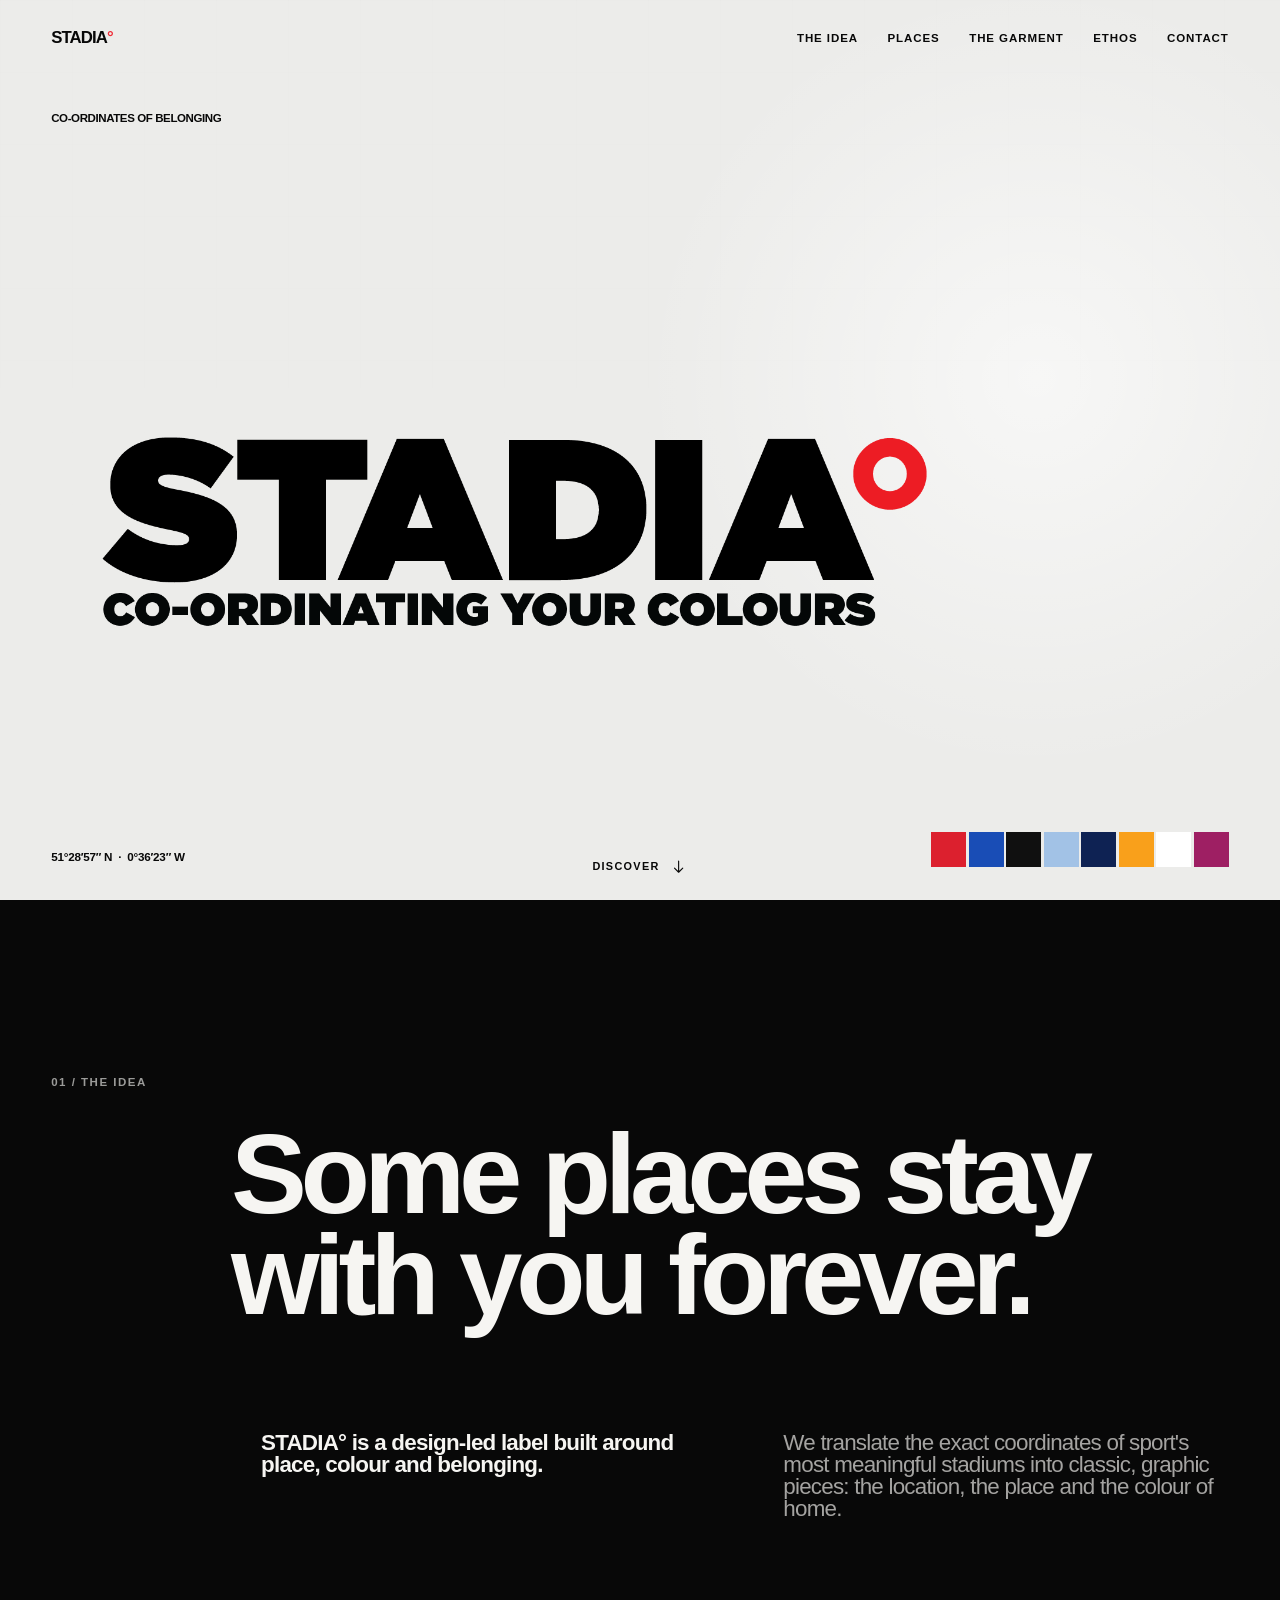
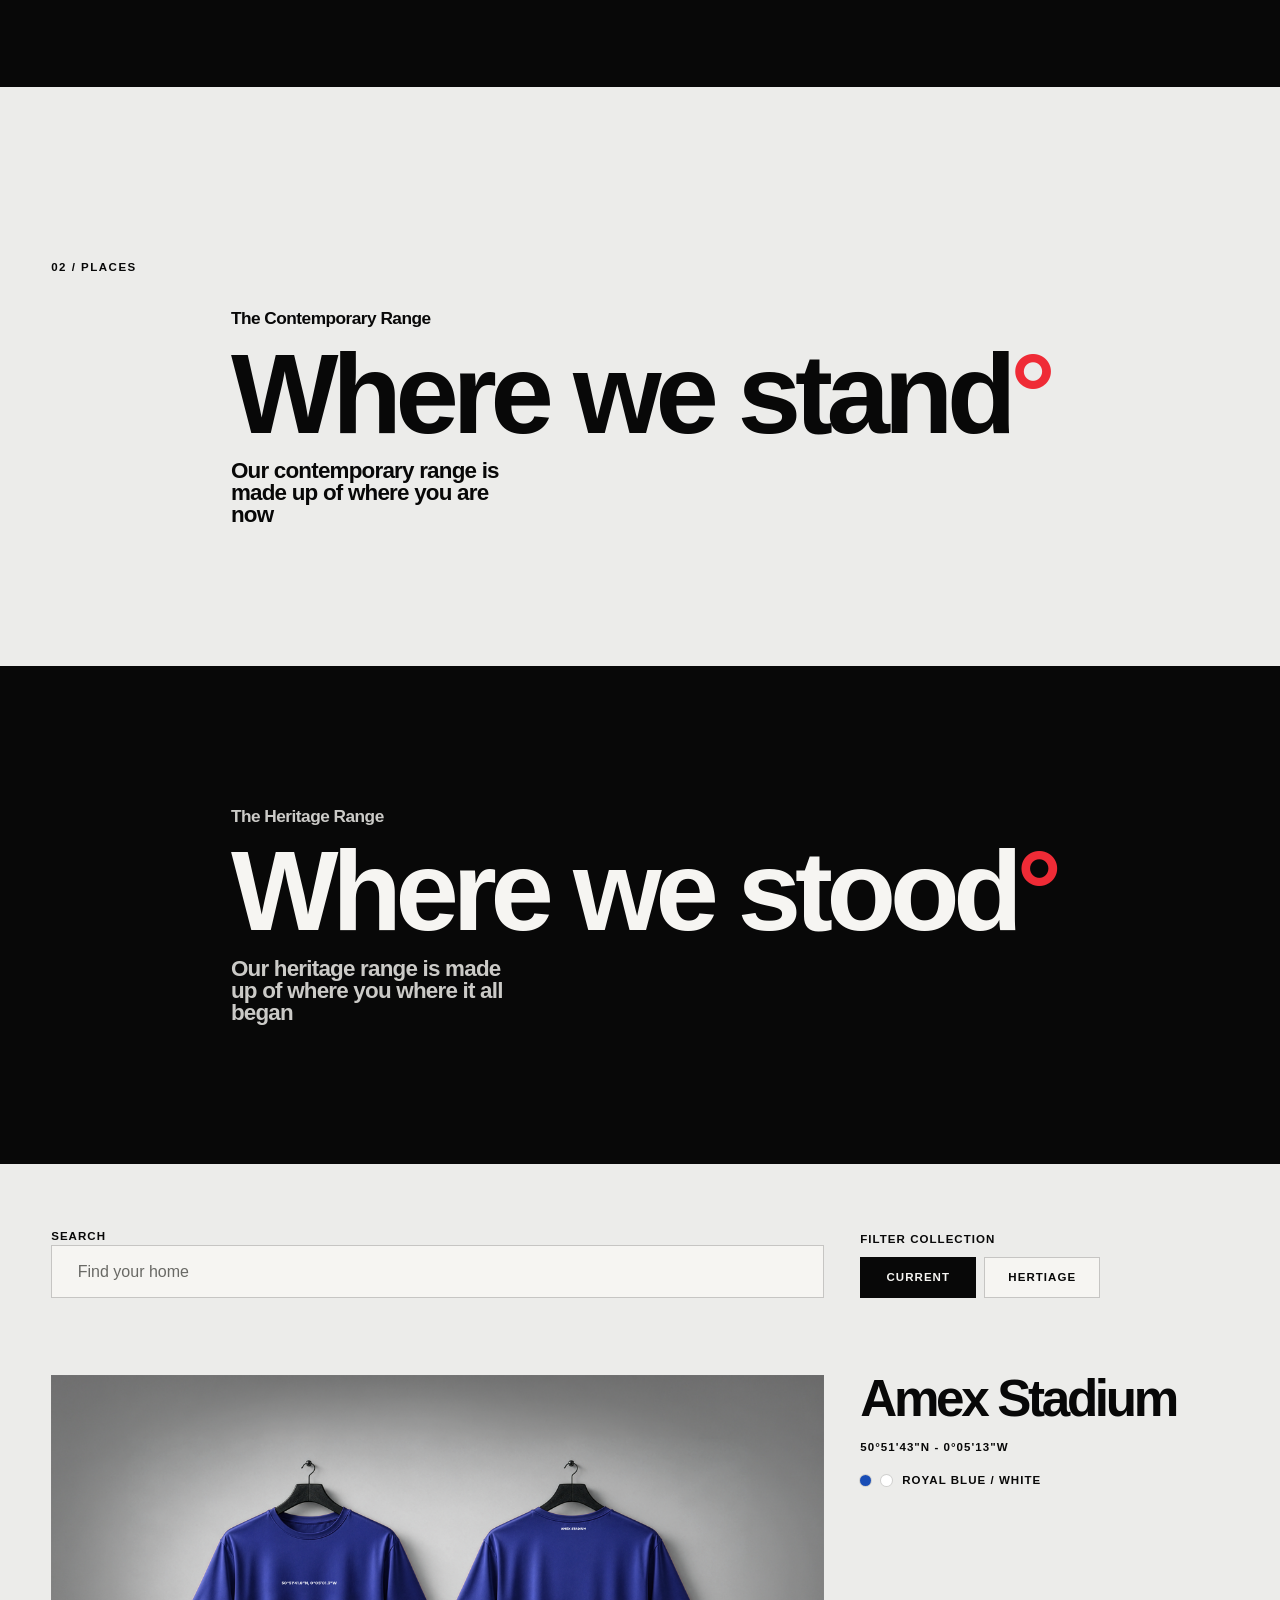
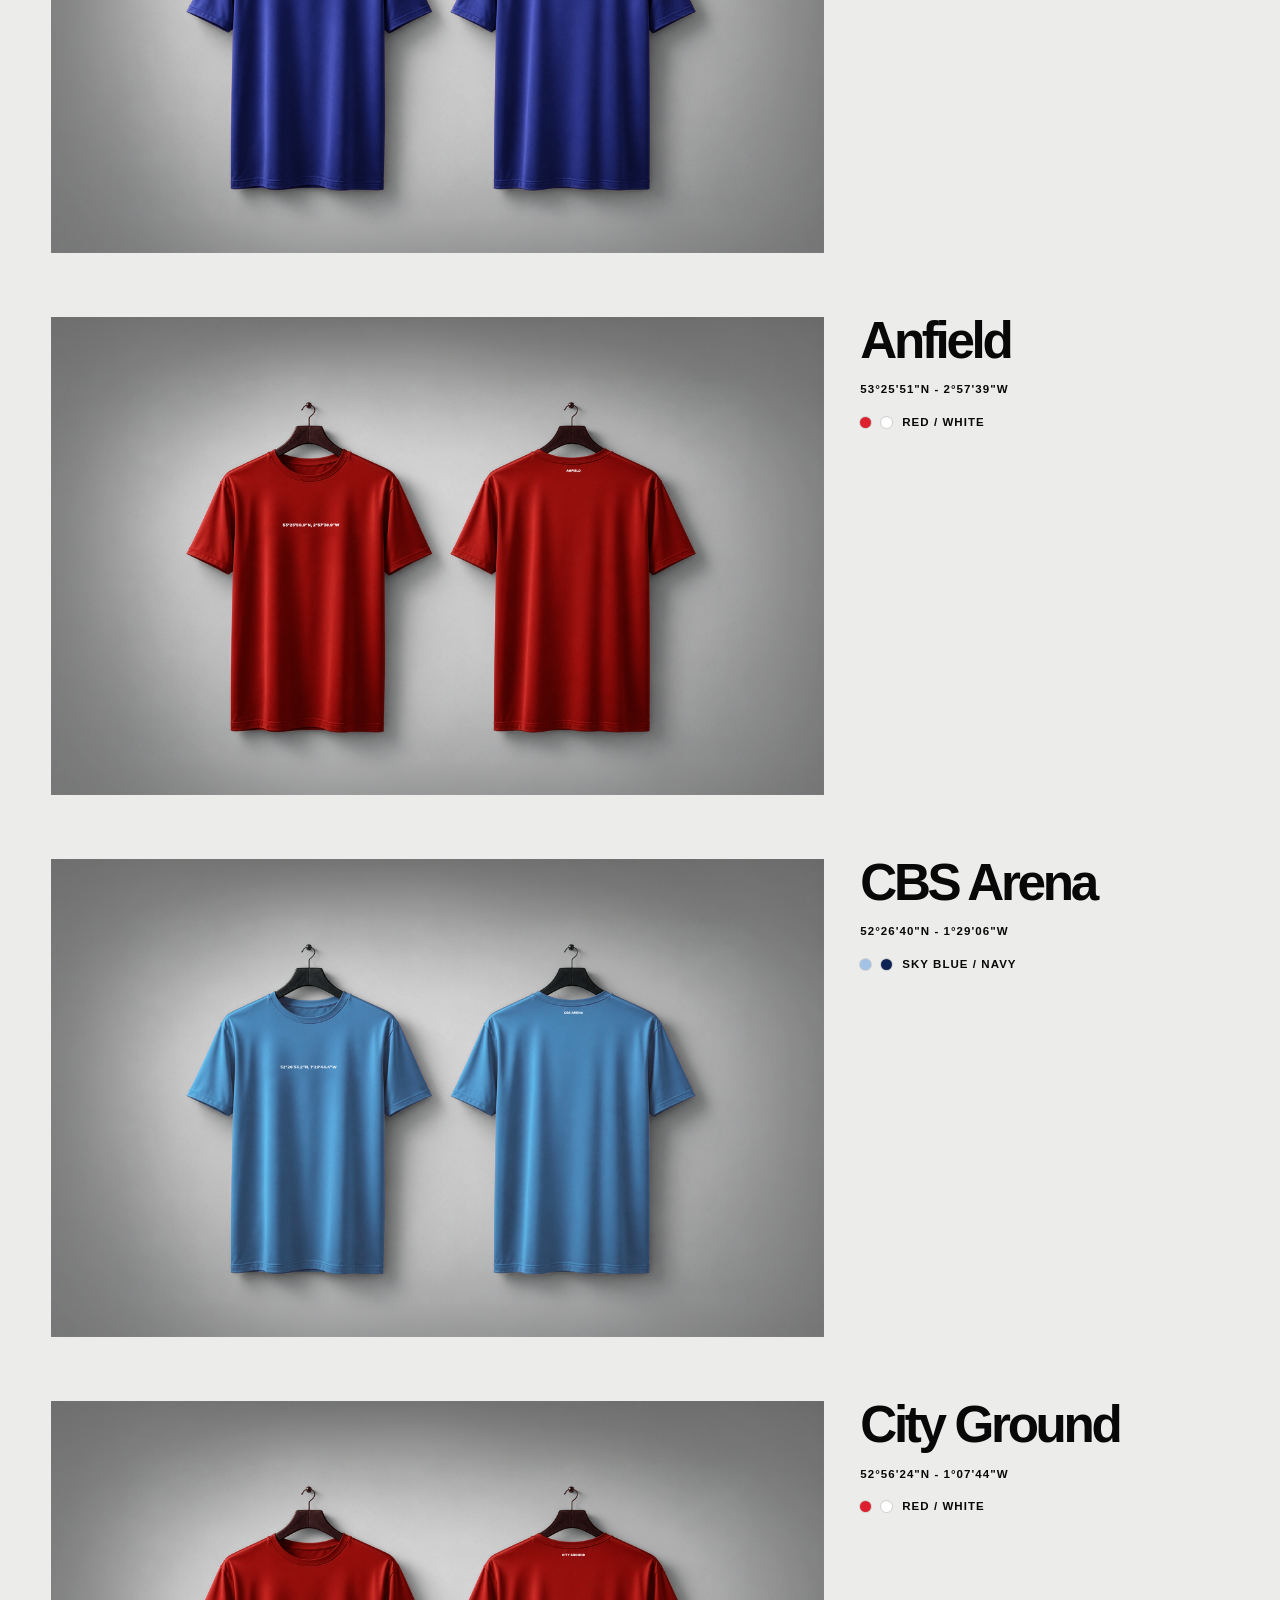
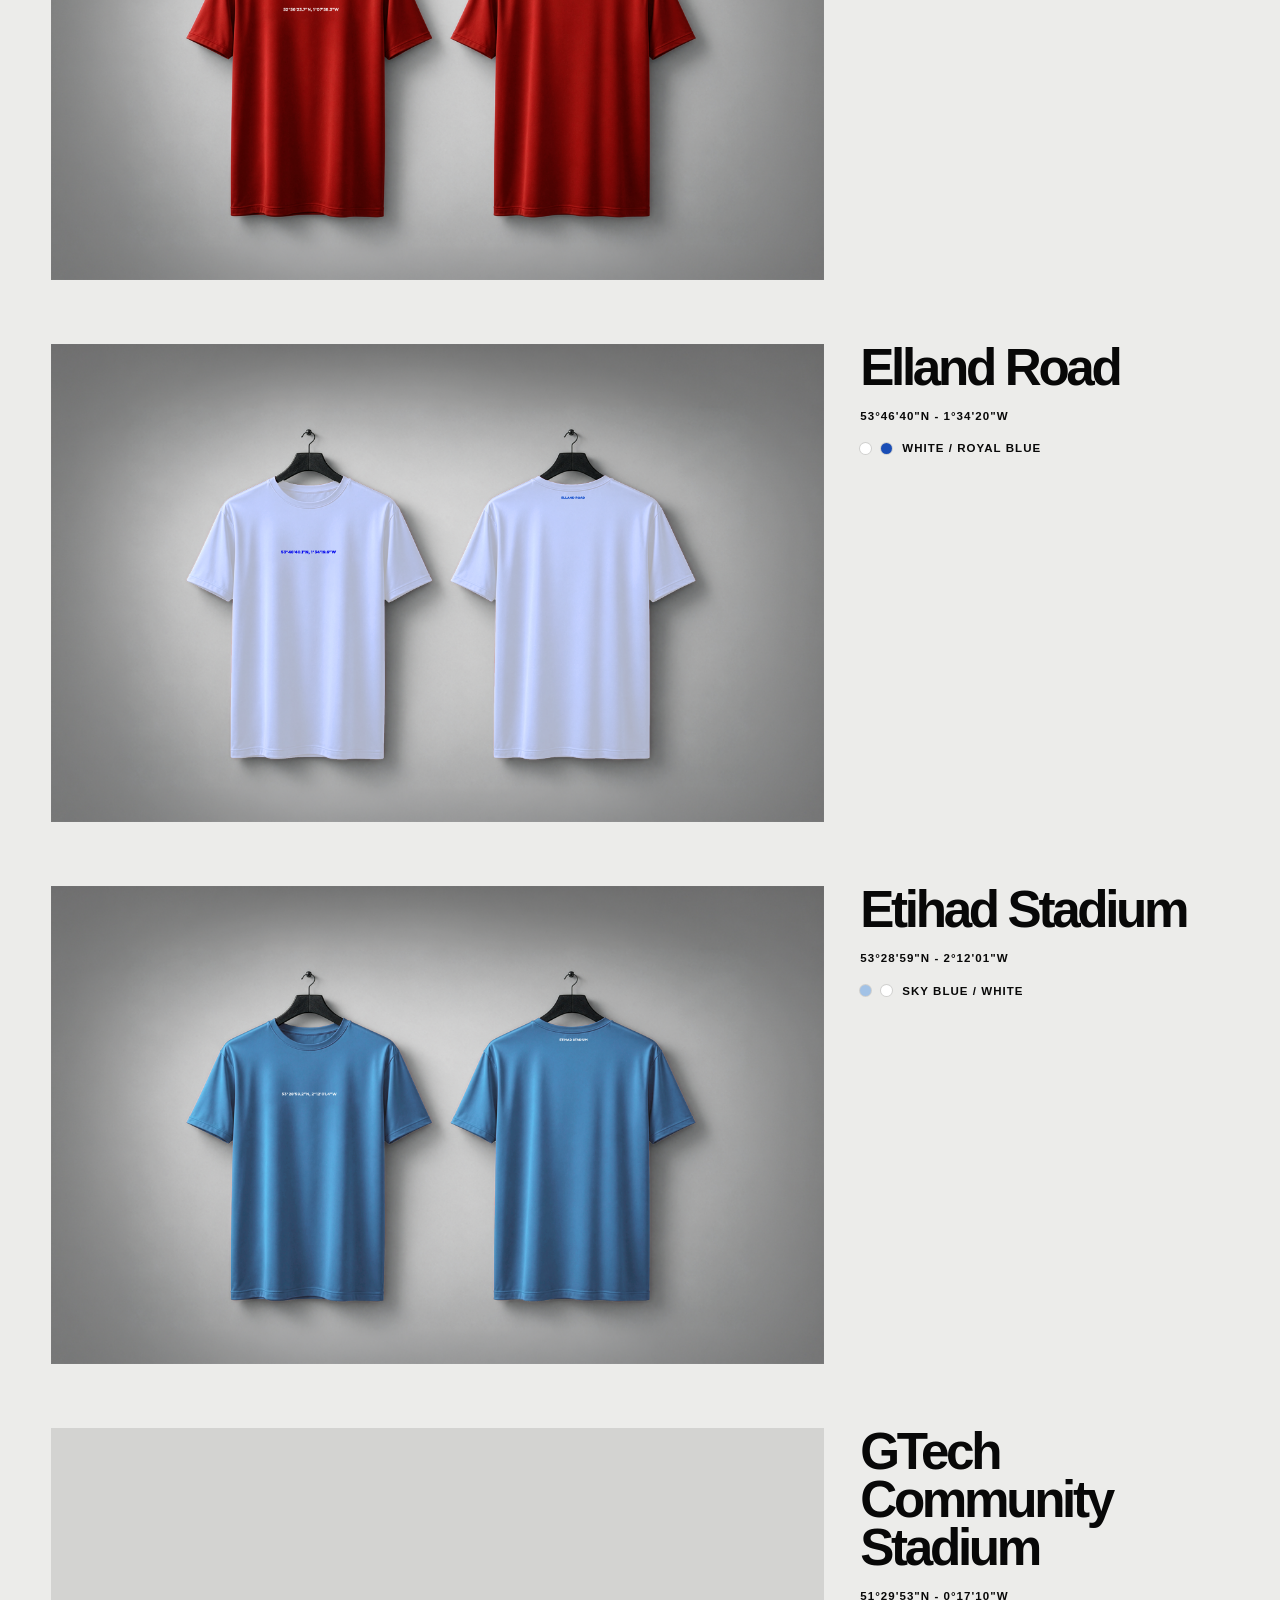
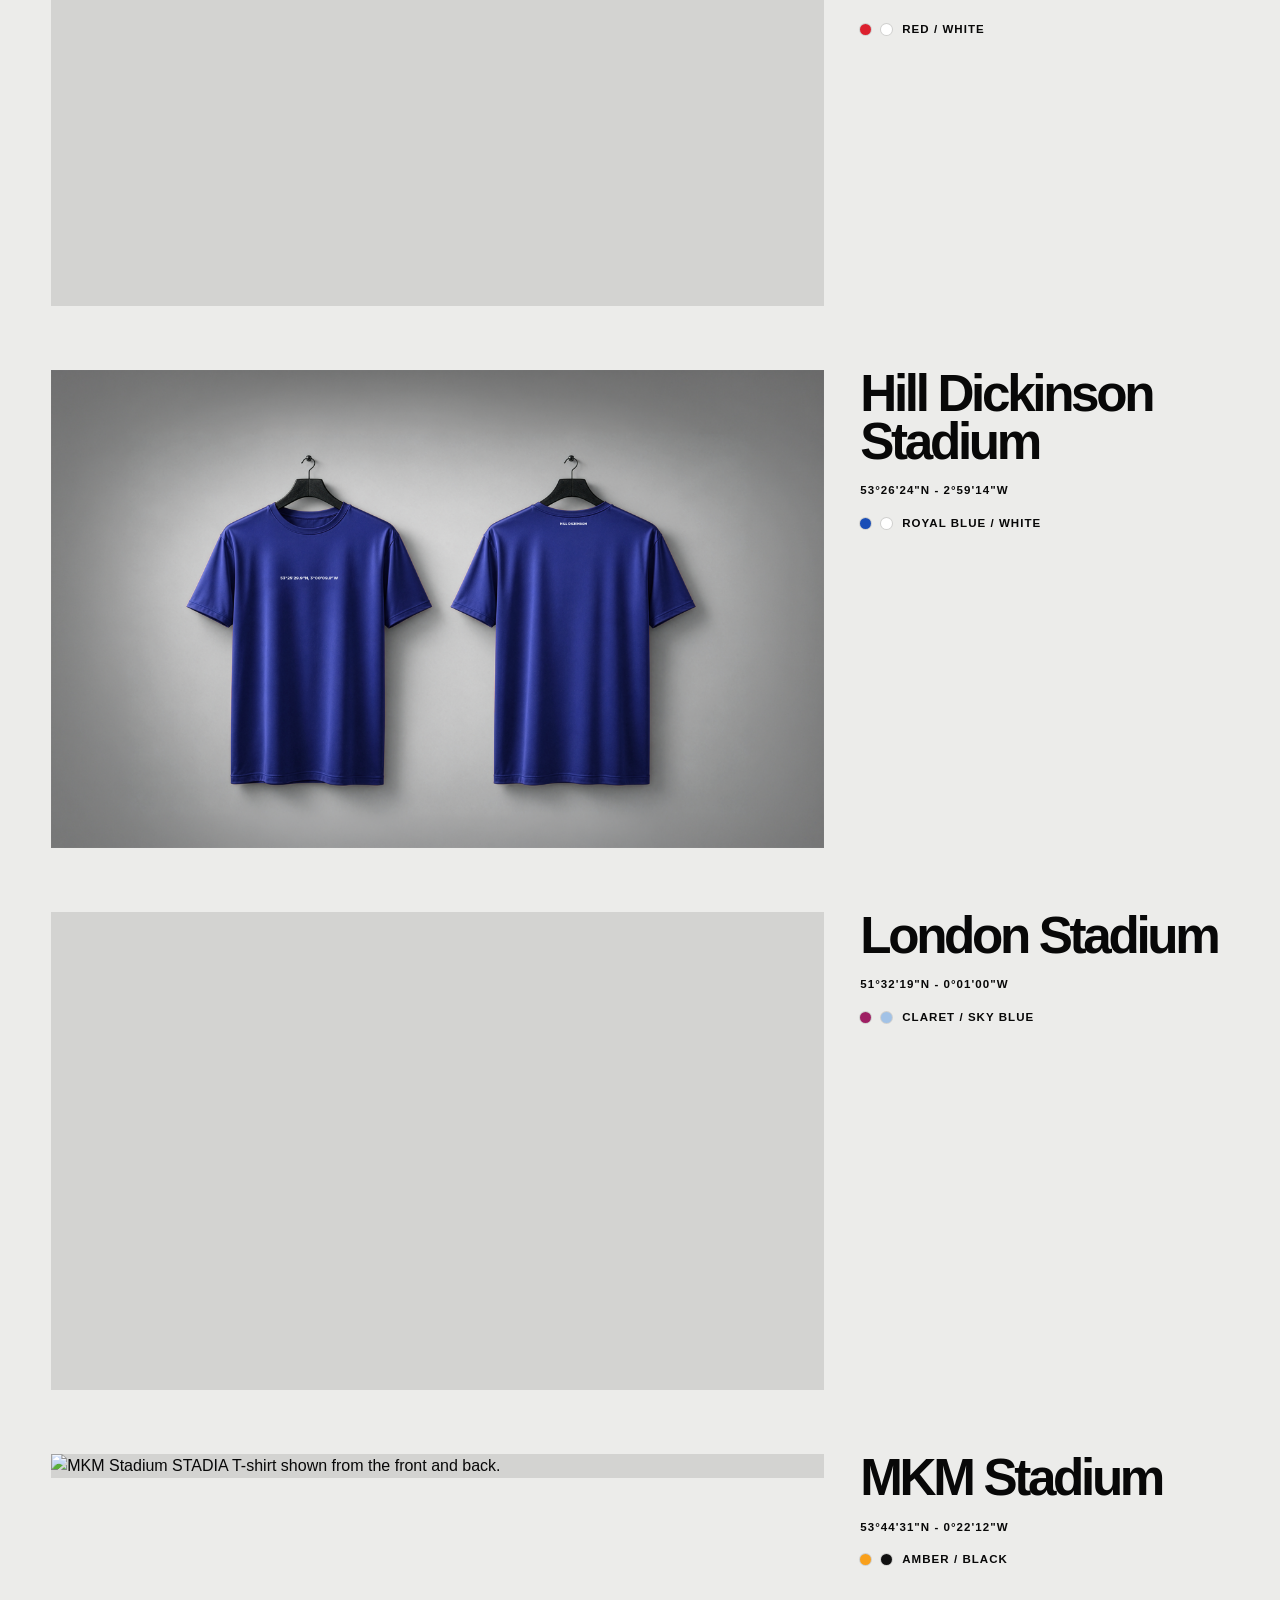
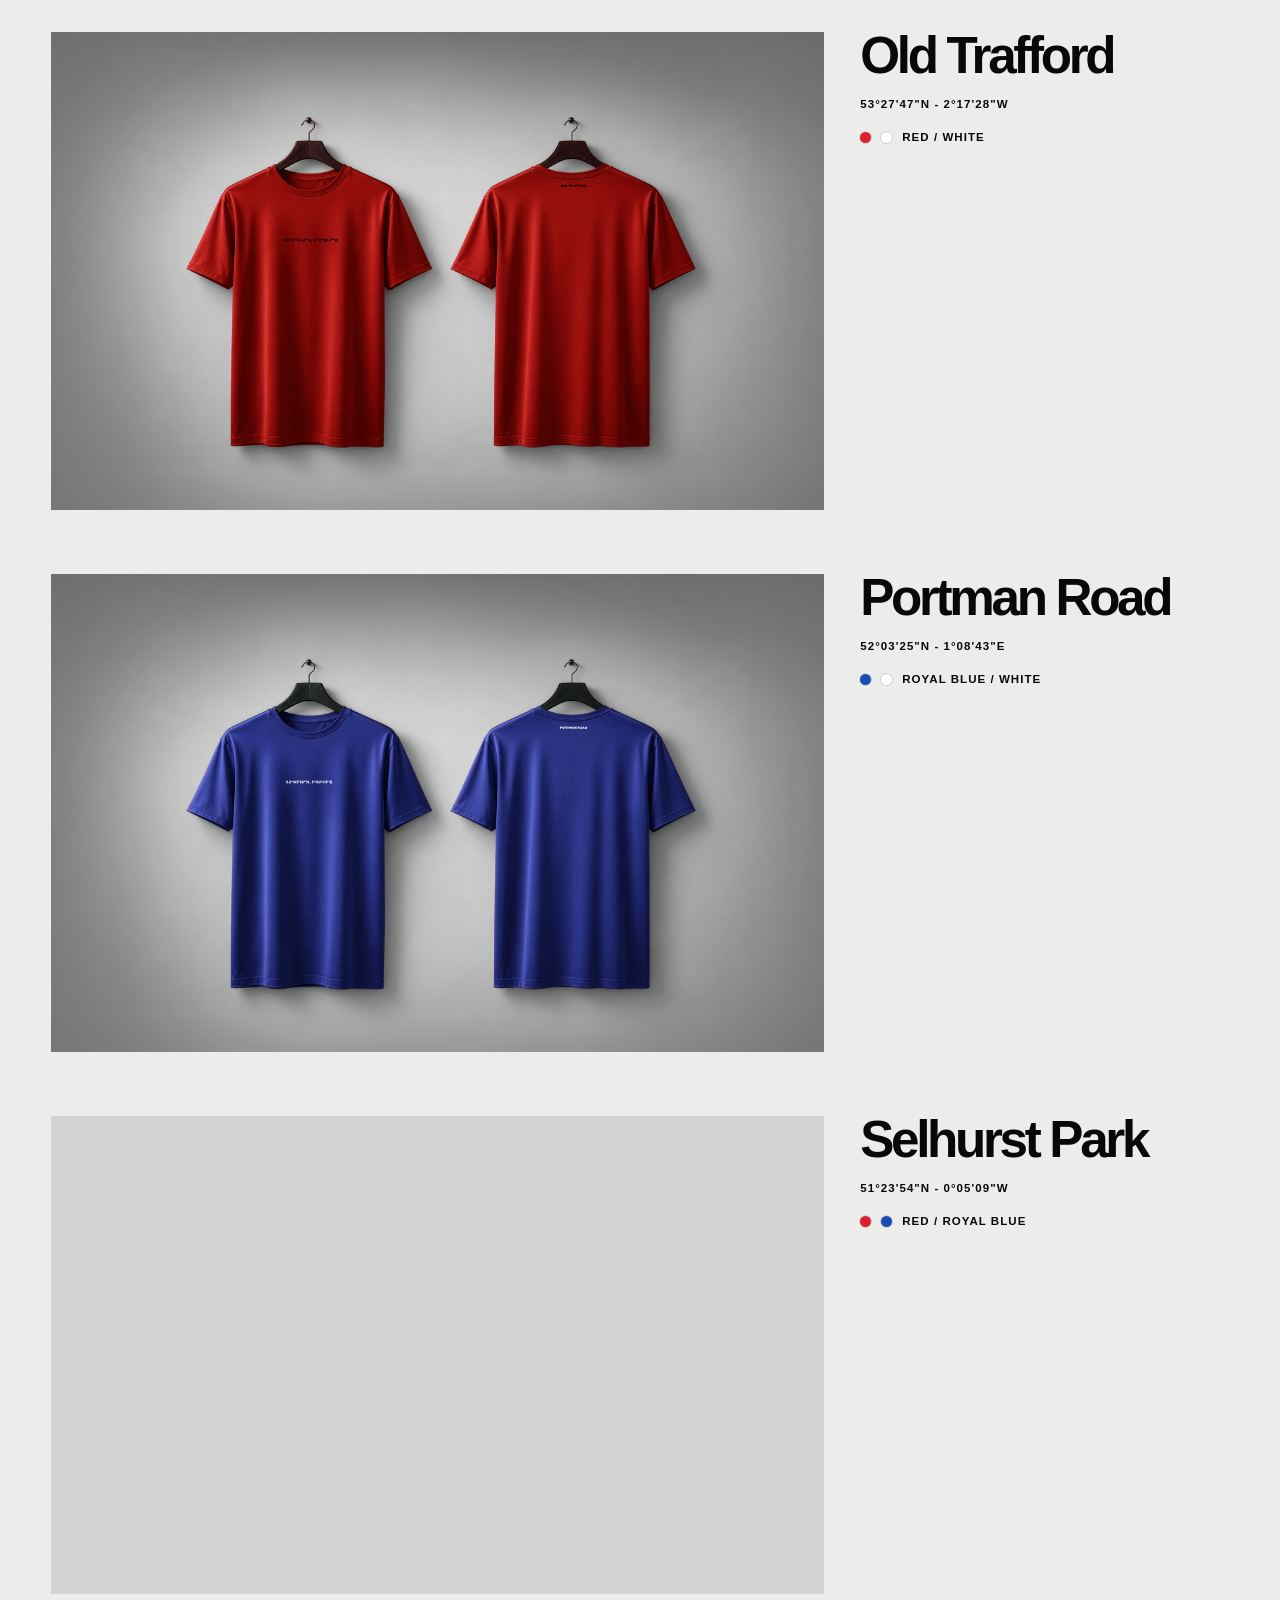
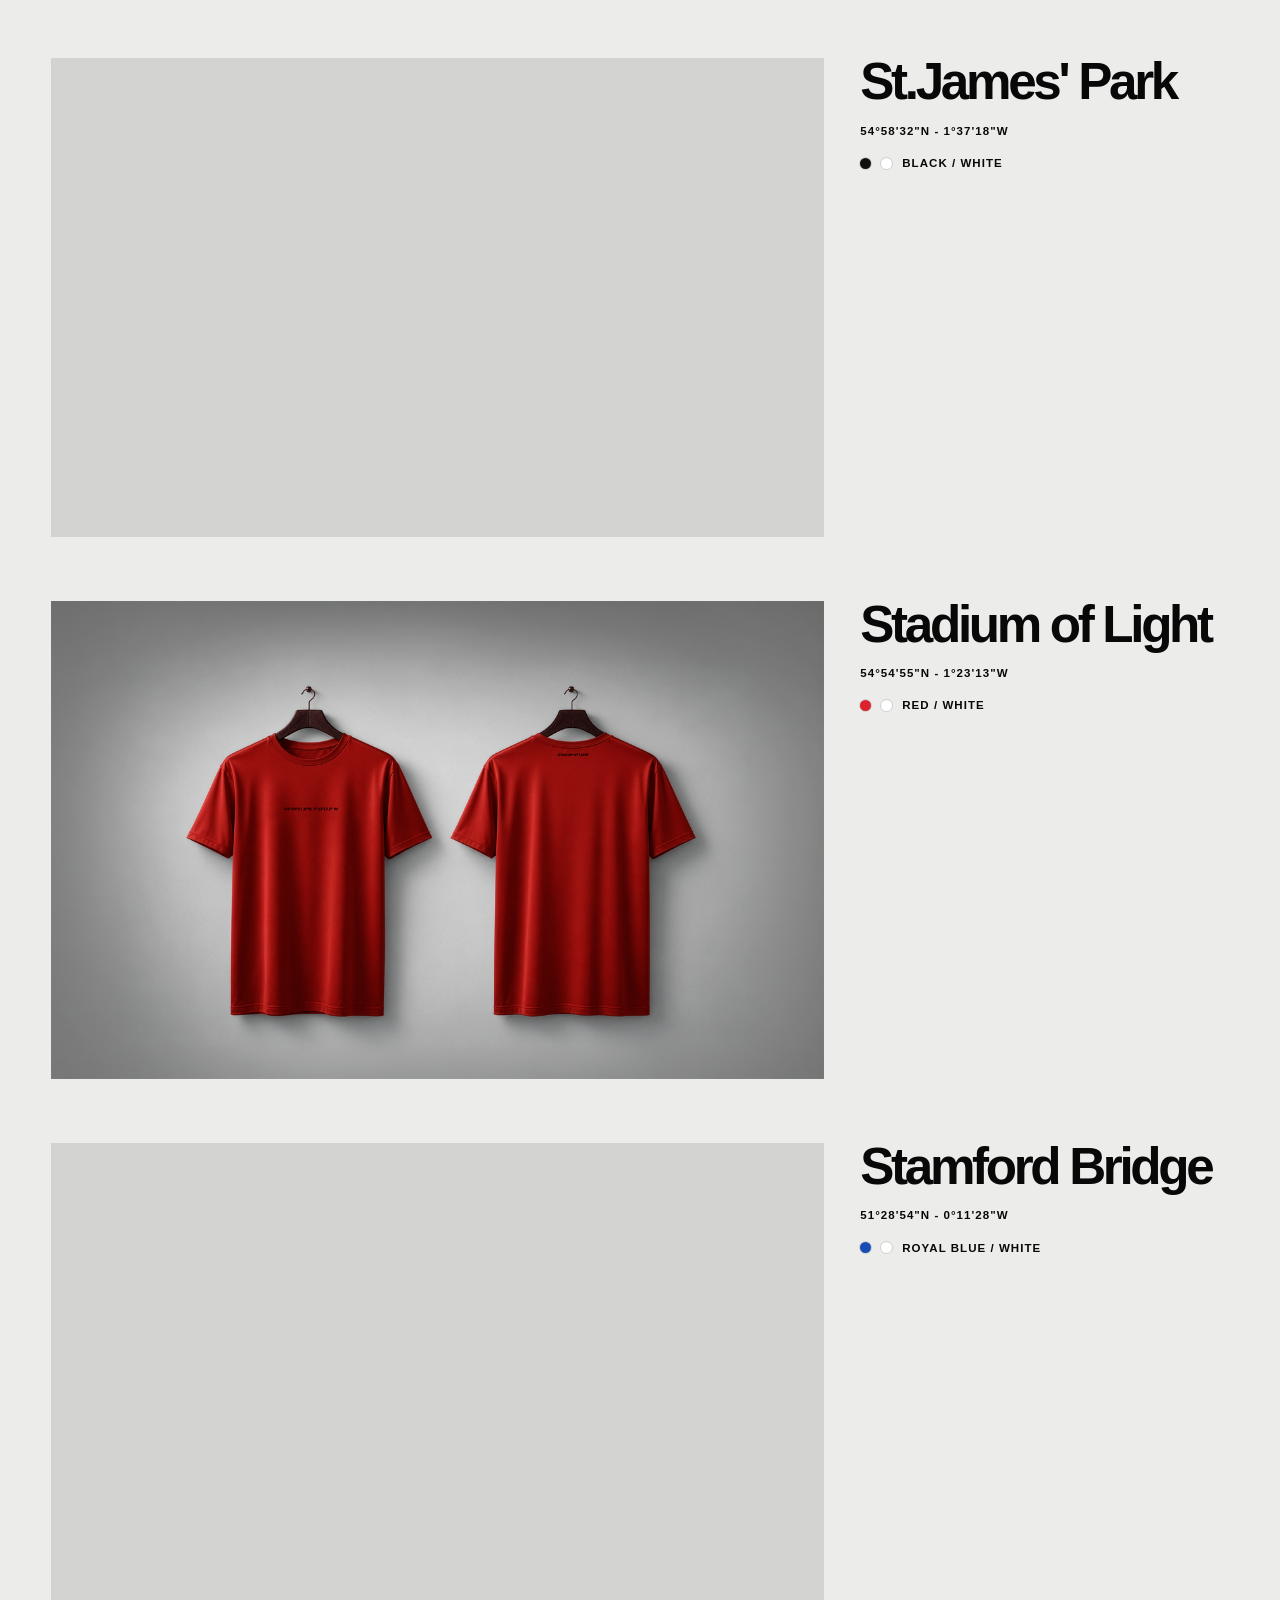
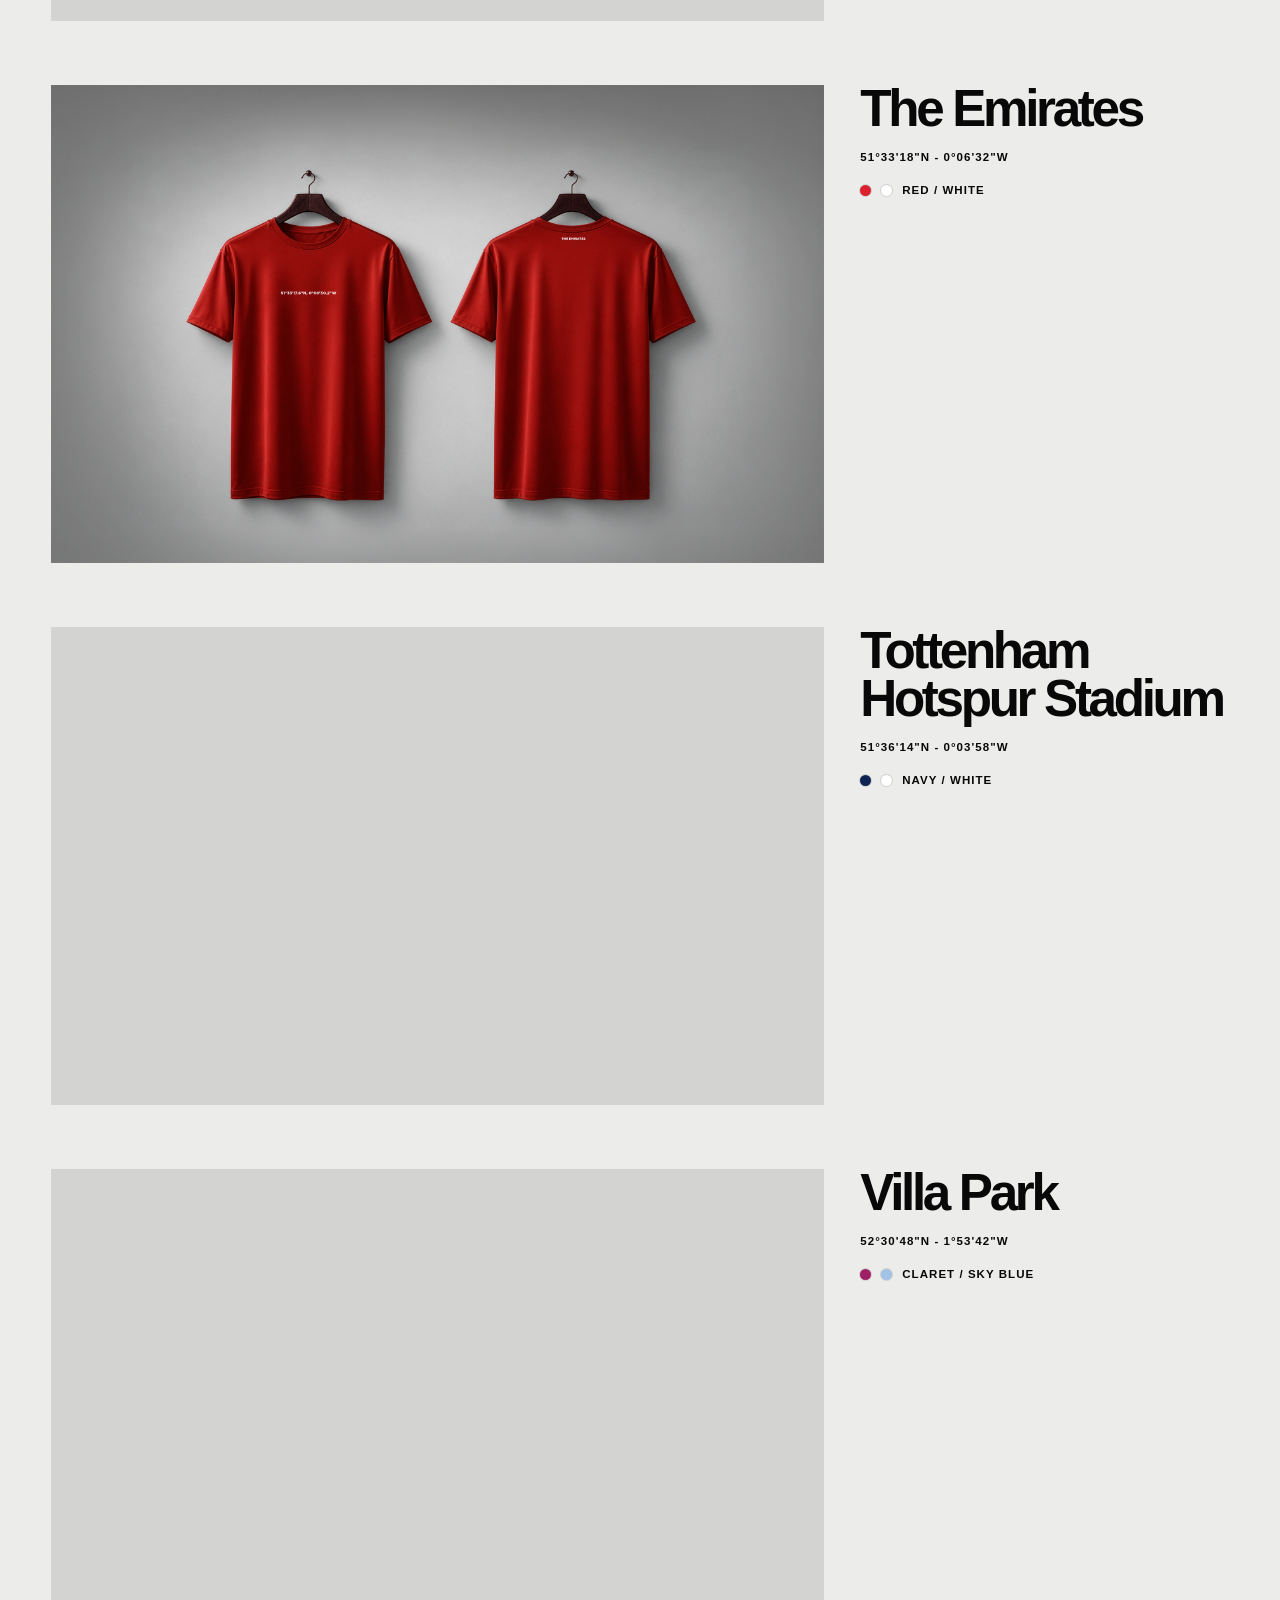
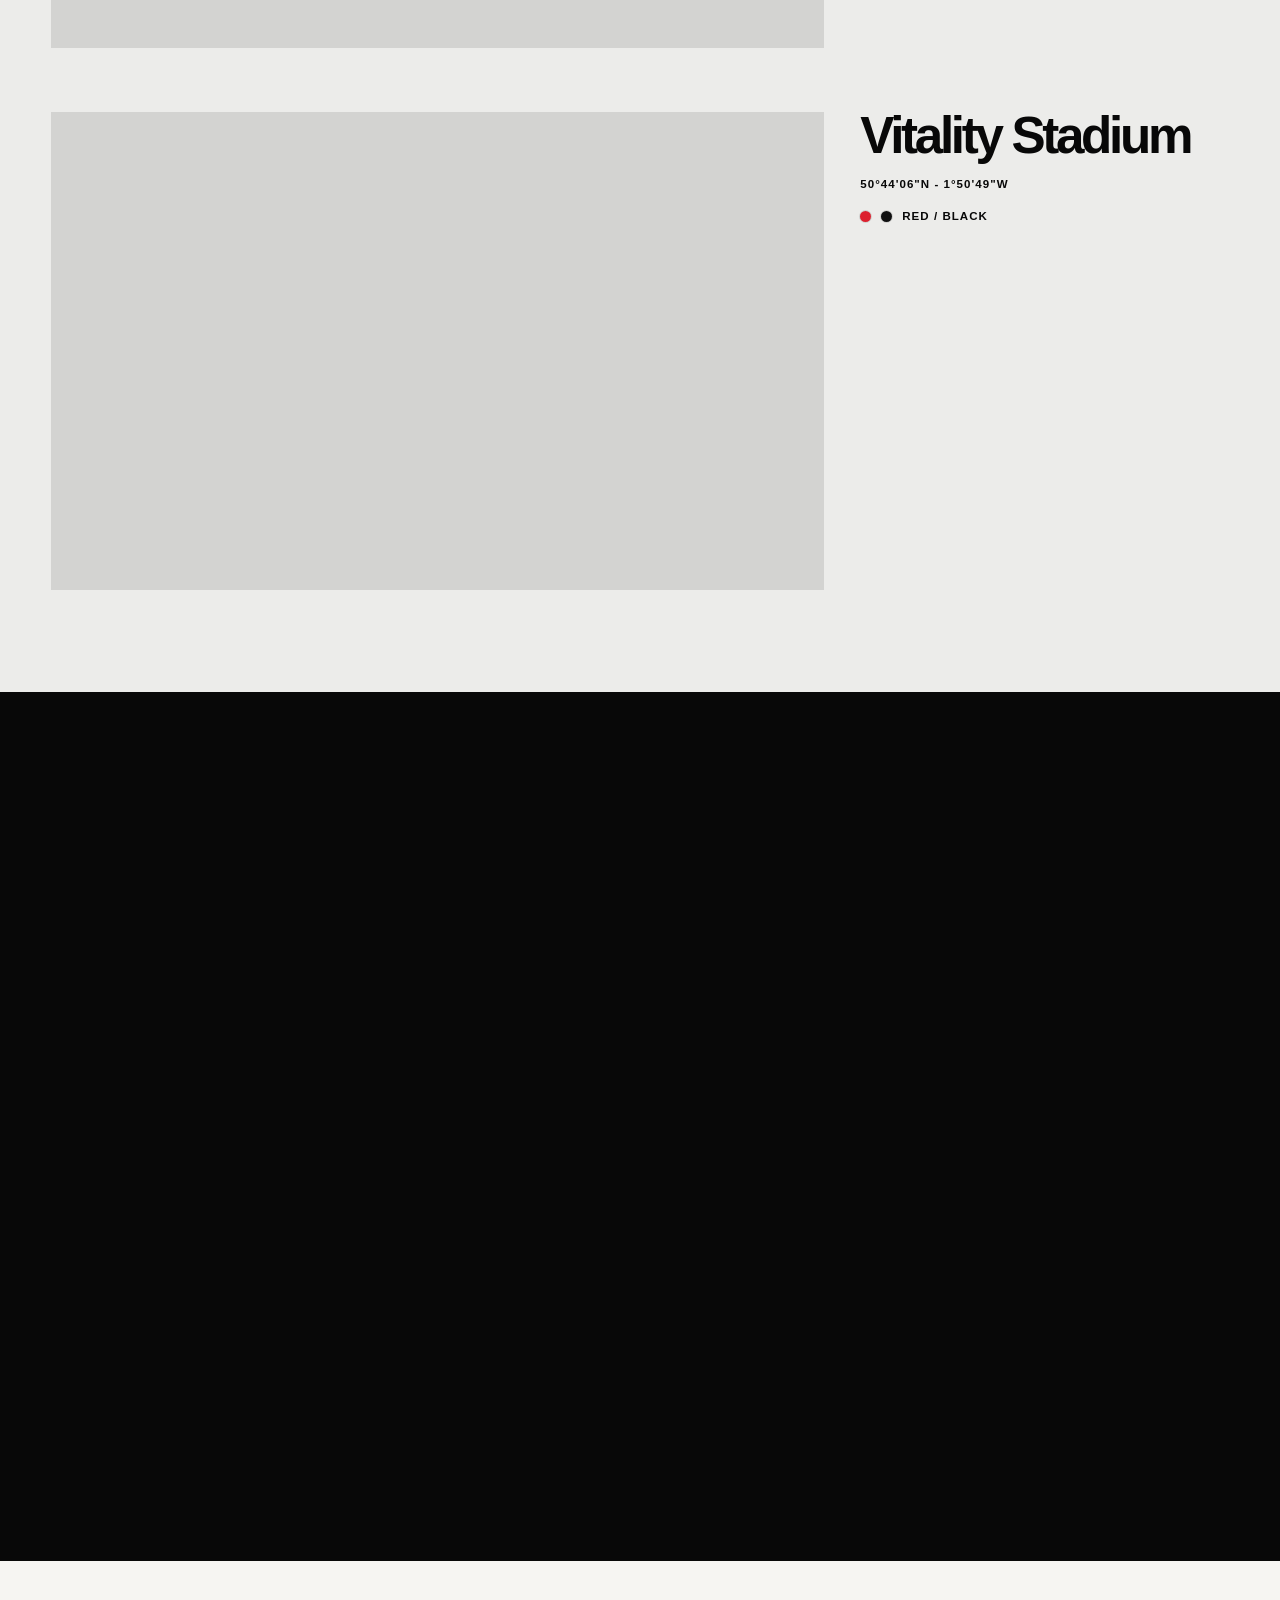
==== commit 820f01d6: "Updated Heritage and Contemporary headline section" ====
--- a/index.html
+++ b/index.html
@@ -91,8 +91,24 @@
 
 
     <section class="places" id="places" aria-labelledby="places-title">
+      <div class="section-shell places__lede">
+        <p class="section-label" data-reveal>02 / PLACES</p>
+        <div class="places__heading" data-reveal>
+          <p class="places__eyebrow">The Contemporary Range</p>
+          <h2 id="places-title" class="display-heading">Where we stand<span class="degree">°</span></h2>
+          <p class="places__heading-copy">Our contemporary range is made up of where you are now</p>
+        </div>
+      </div>
+
+      <div class="section-shell places__lede places__lede--dark">
+        <div class="places__heading" data-reveal>
+          <p class="places__eyebrow">The Heritage Range</p>
+          <h2 class="display-heading">Where we stood<span class="degree">°</span></h2>
+          <p class="places__heading-copy">Our heritage range is made up of where you where it all began</p>
+        </div>
+      </div>
+
       <div class="section-shell places__intro">
-        <p class="section-label" data-reveal>02 / PLACES</p>
         <form class="places__search" role="search" aria-label="Search football grounds" data-places-search>
           <p class="places__search-label">Search</p>
           <input id="places-search-input" class="places__search-input" type="search" name="q" placeholder="Find your home" aria-label="Find your home" autocomplete="off" data-places-search-input>
--- a/styles.css
+++ b/styles.css
@@ -536,22 +536,70 @@
   background: var(--paper);
 }
 
+.places__lede {
+  display: grid;
+  padding-top: var(--section-space);
+  padding-bottom: clamp(28px, 4vw, 56px);
+  grid-template-columns: minmax(130px, 1.3fr) minmax(0, 4.35fr) minmax(0, 4.35fr);
+  gap: 36px;
+}
+
+.places__lede .section-label {
+  grid-column: 1 / -1;
+  padding-top: 0.55rem;
+}
+
+.places__lede--dark {
+  margin-top: clamp(56px, 7vw, 112px);
+  padding-top: clamp(84px, 11vw, 160px);
+  padding-bottom: clamp(84px, 11vw, 160px);
+  color: var(--paper-light);
+  background: var(--ink);
+}
+
+.places__lede--dark .places__eyebrow,
+.places__lede--dark .places__heading-copy {
+  color: rgba(246, 245, 242, 0.82);
+}
+
 .places__intro {
   display: grid;
-  padding-top: var(--section-space);
+  padding-top: clamp(36px, 5vw, 72px);
   padding-bottom: clamp(24px, 3vw, 48px);
   grid-template-columns: repeat(3, minmax(0, 1fr));
   gap: 36px;
-}
-
-.places__intro .section-label {
-  grid-column: 1 / -1;
-  padding-top: 0.55rem;
+  align-items: end;
+}
+
+.places__heading {
+  display: grid;
+  grid-column: 2 / 4;
+  gap: 16px;
+  max-width: none;
+  justify-items: start;
+  text-align: left;
+}
+
+.places__eyebrow {
+  margin: 0;
+  font-size: clamp(1rem, 1.35vw, 1.35rem);
+  font-weight: 700;
+  line-height: 1.05;
+  letter-spacing: -0.03em;
 }
 
 .places #places-title {
-  grid-column: 2 / 4;
   max-width: none;
+  margin: 0;
+}
+
+.places__heading-copy {
+  max-width: 22ch;
+  margin: 0;
+  font-size: clamp(1.15rem, 1.75vw, 2rem);
+  font-weight: 700;
+  line-height: 0.98;
+  letter-spacing: -0.035em;
 }
 
 .places__intro-copy {
@@ -586,7 +634,6 @@
   grid-column: 1 / 3;
   grid-template-columns: 1fr;
   gap: 0;
-  margin-top: clamp(20px, 3.2vw, 40px);
   margin-bottom: clamp(24px, 3vw, 44px);
   margin-right: 0;
   padding-right: 0;
@@ -627,7 +674,7 @@
 }
 
 .places__search-empty {
-  grid-column: 1 / 3;
+  grid-column: 1 / -1;
   margin: 18px 0 0;
   color: var(--muted);
   font-size: 0.9rem;
@@ -638,7 +685,6 @@
   grid-column: 3;
   align-content: start;
   gap: 10px;
-  margin-top: clamp(20px, 3.2vw, 40px);
   margin-bottom: clamp(24px, 3vw, 44px);
 }
 
@@ -1452,7 +1498,16 @@
     gap: 44px;
   }
 
+  .places__lede {
+    grid-template-columns: 1fr;
+    gap: 54px;
+  }
+
   .places #places-title {
+    grid-column: auto;
+  }
+
+  .places__heading {
     grid-column: auto;
   }
 
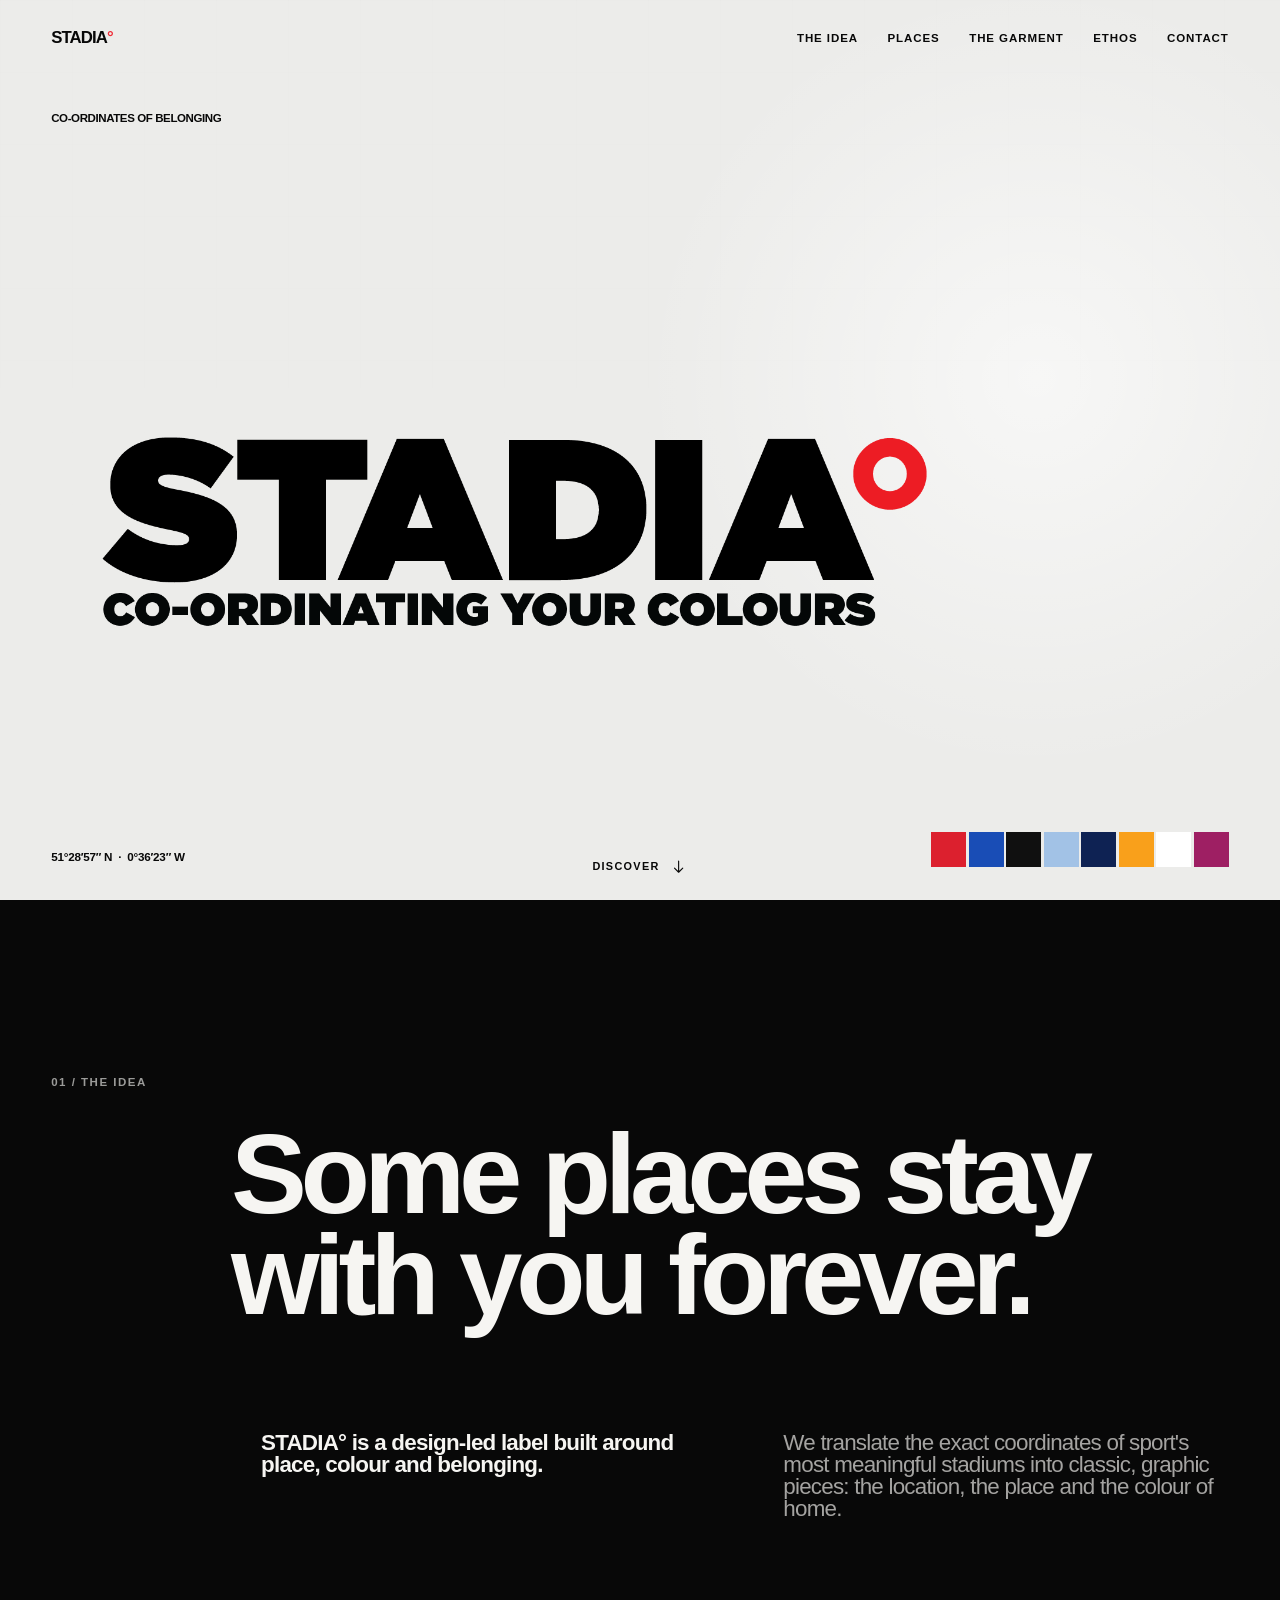
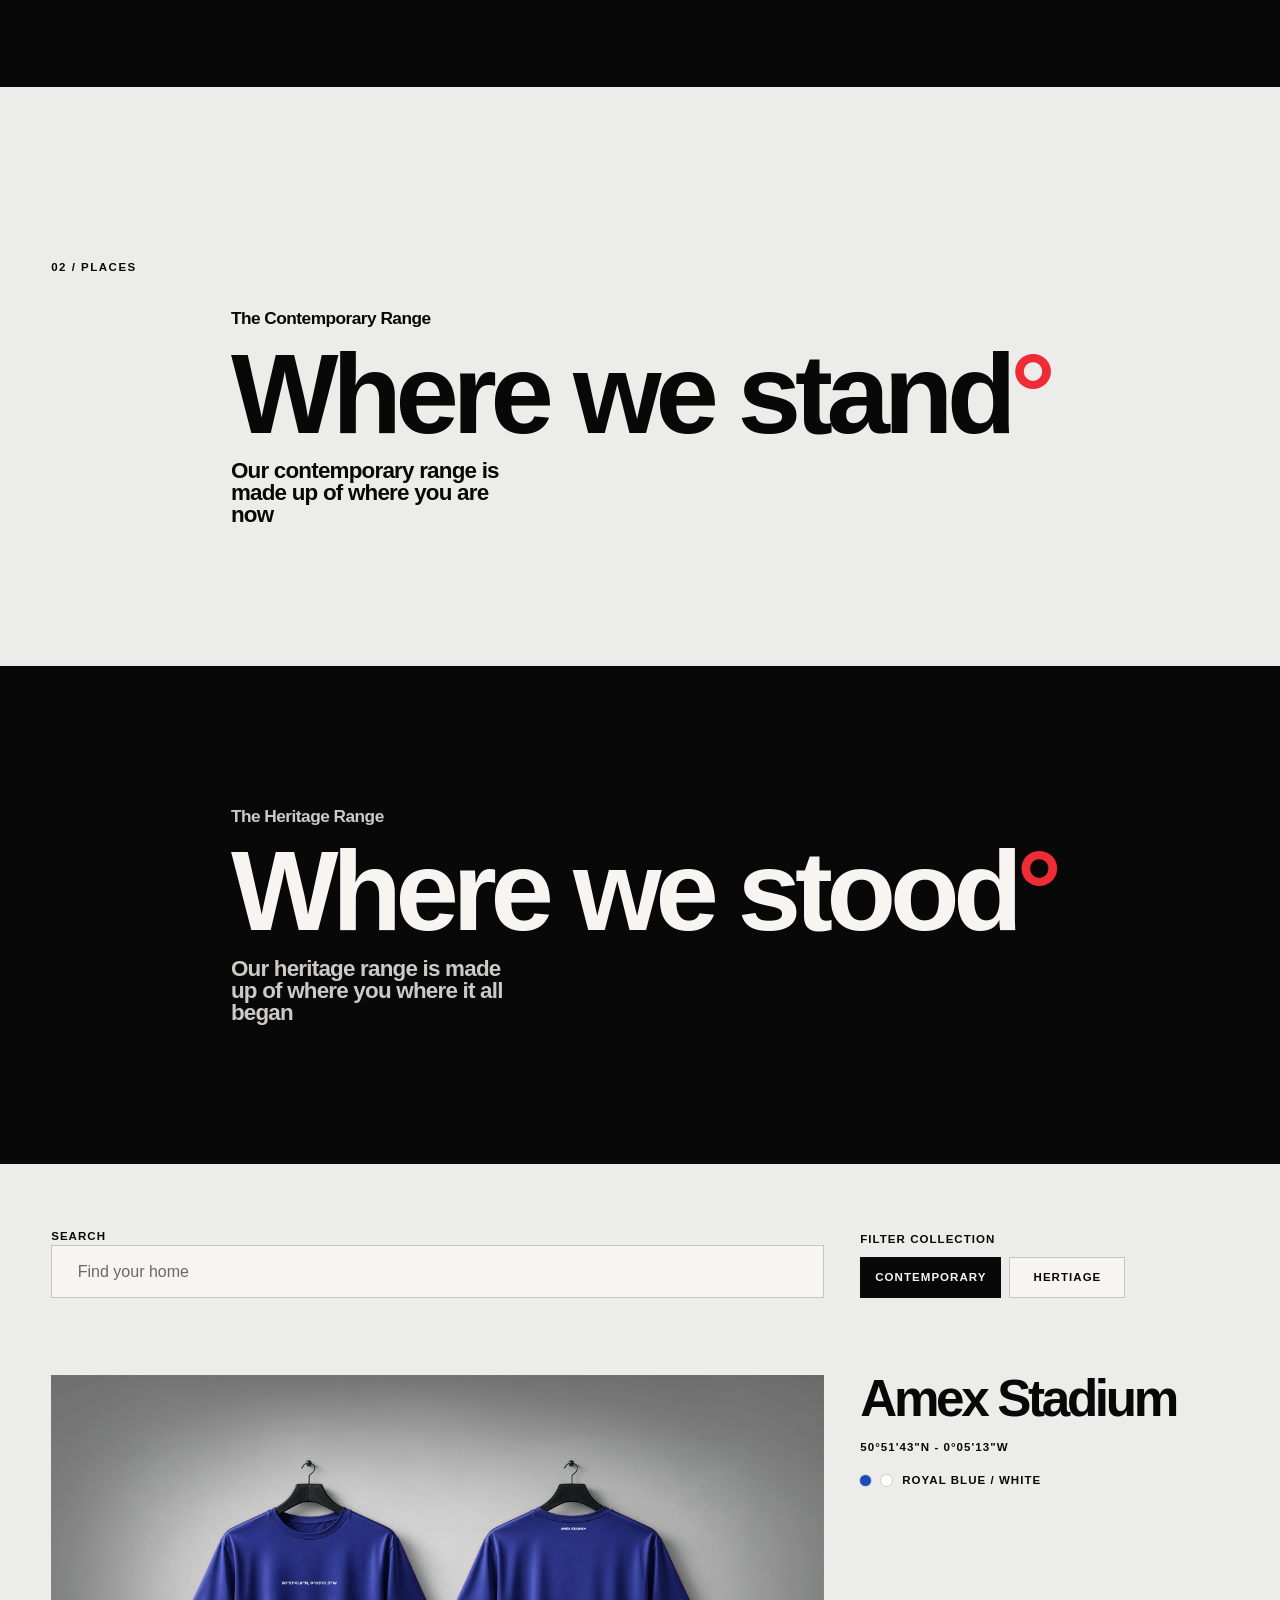
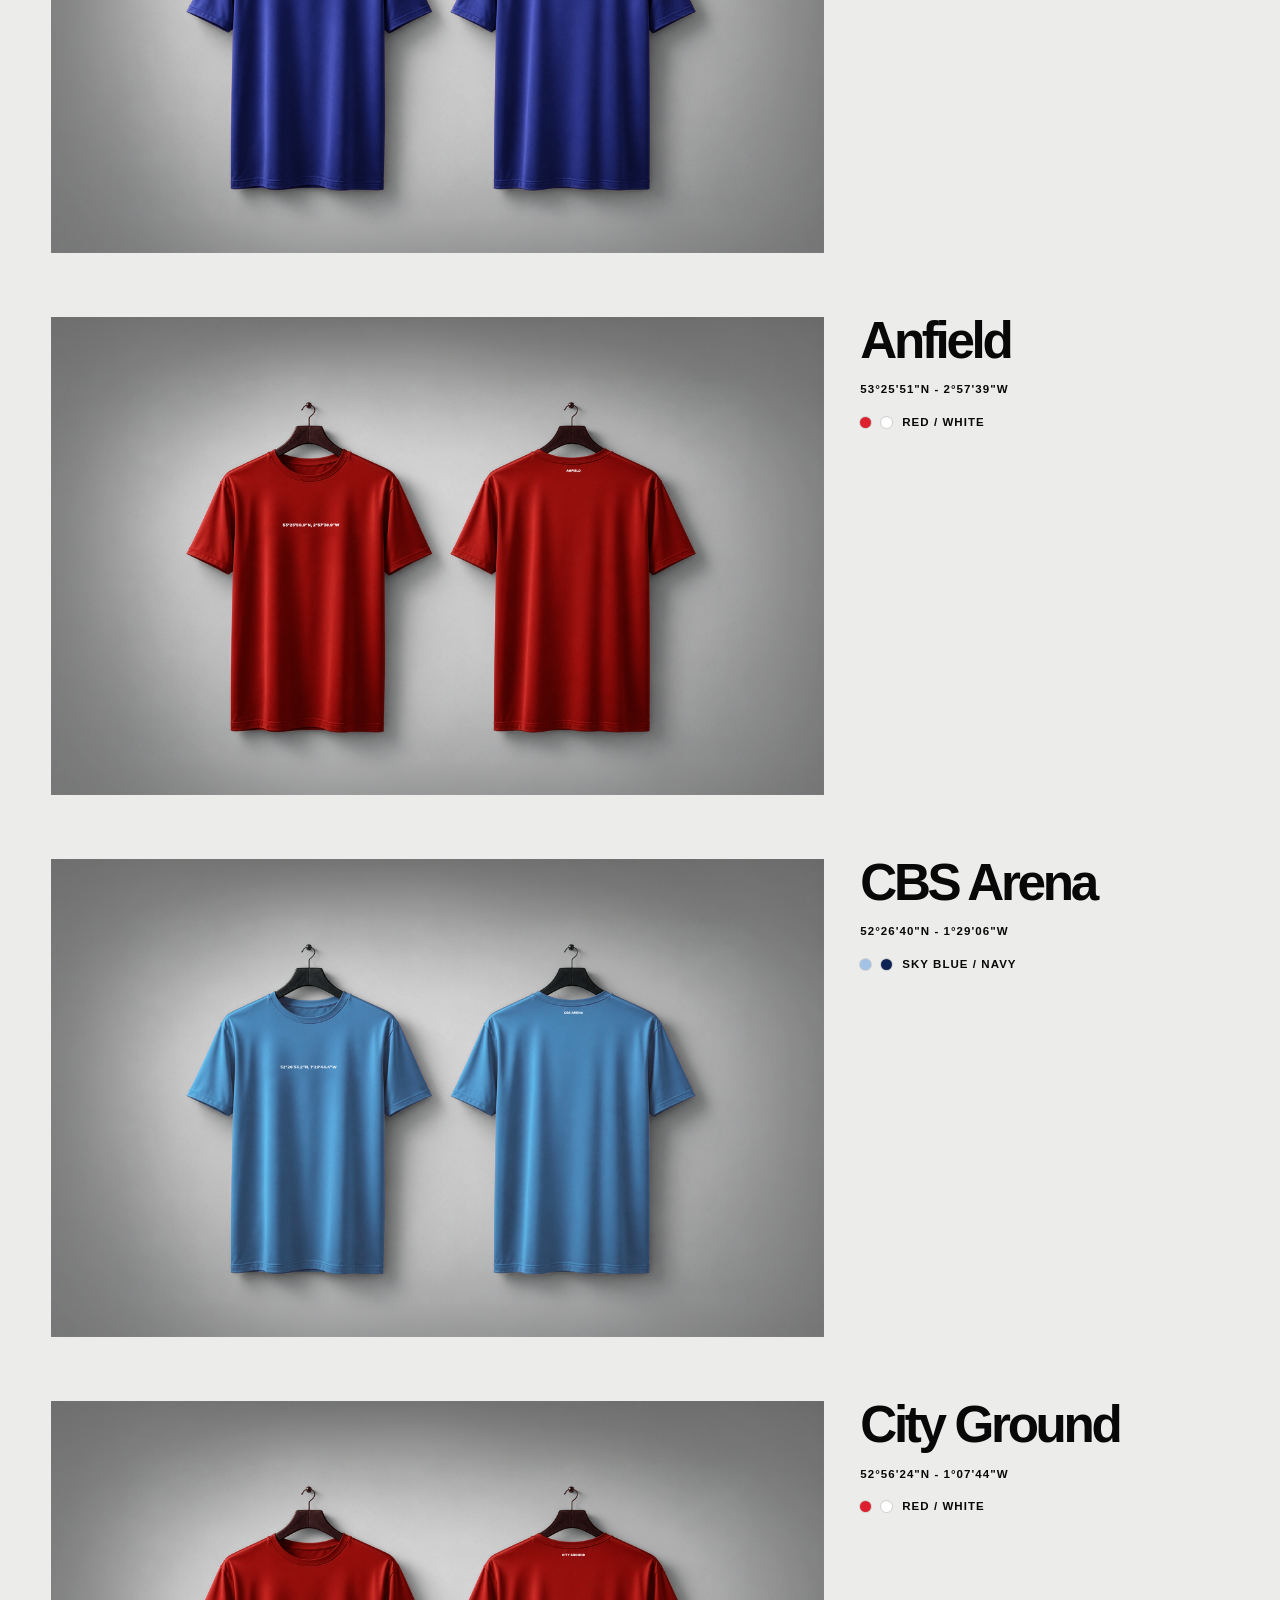
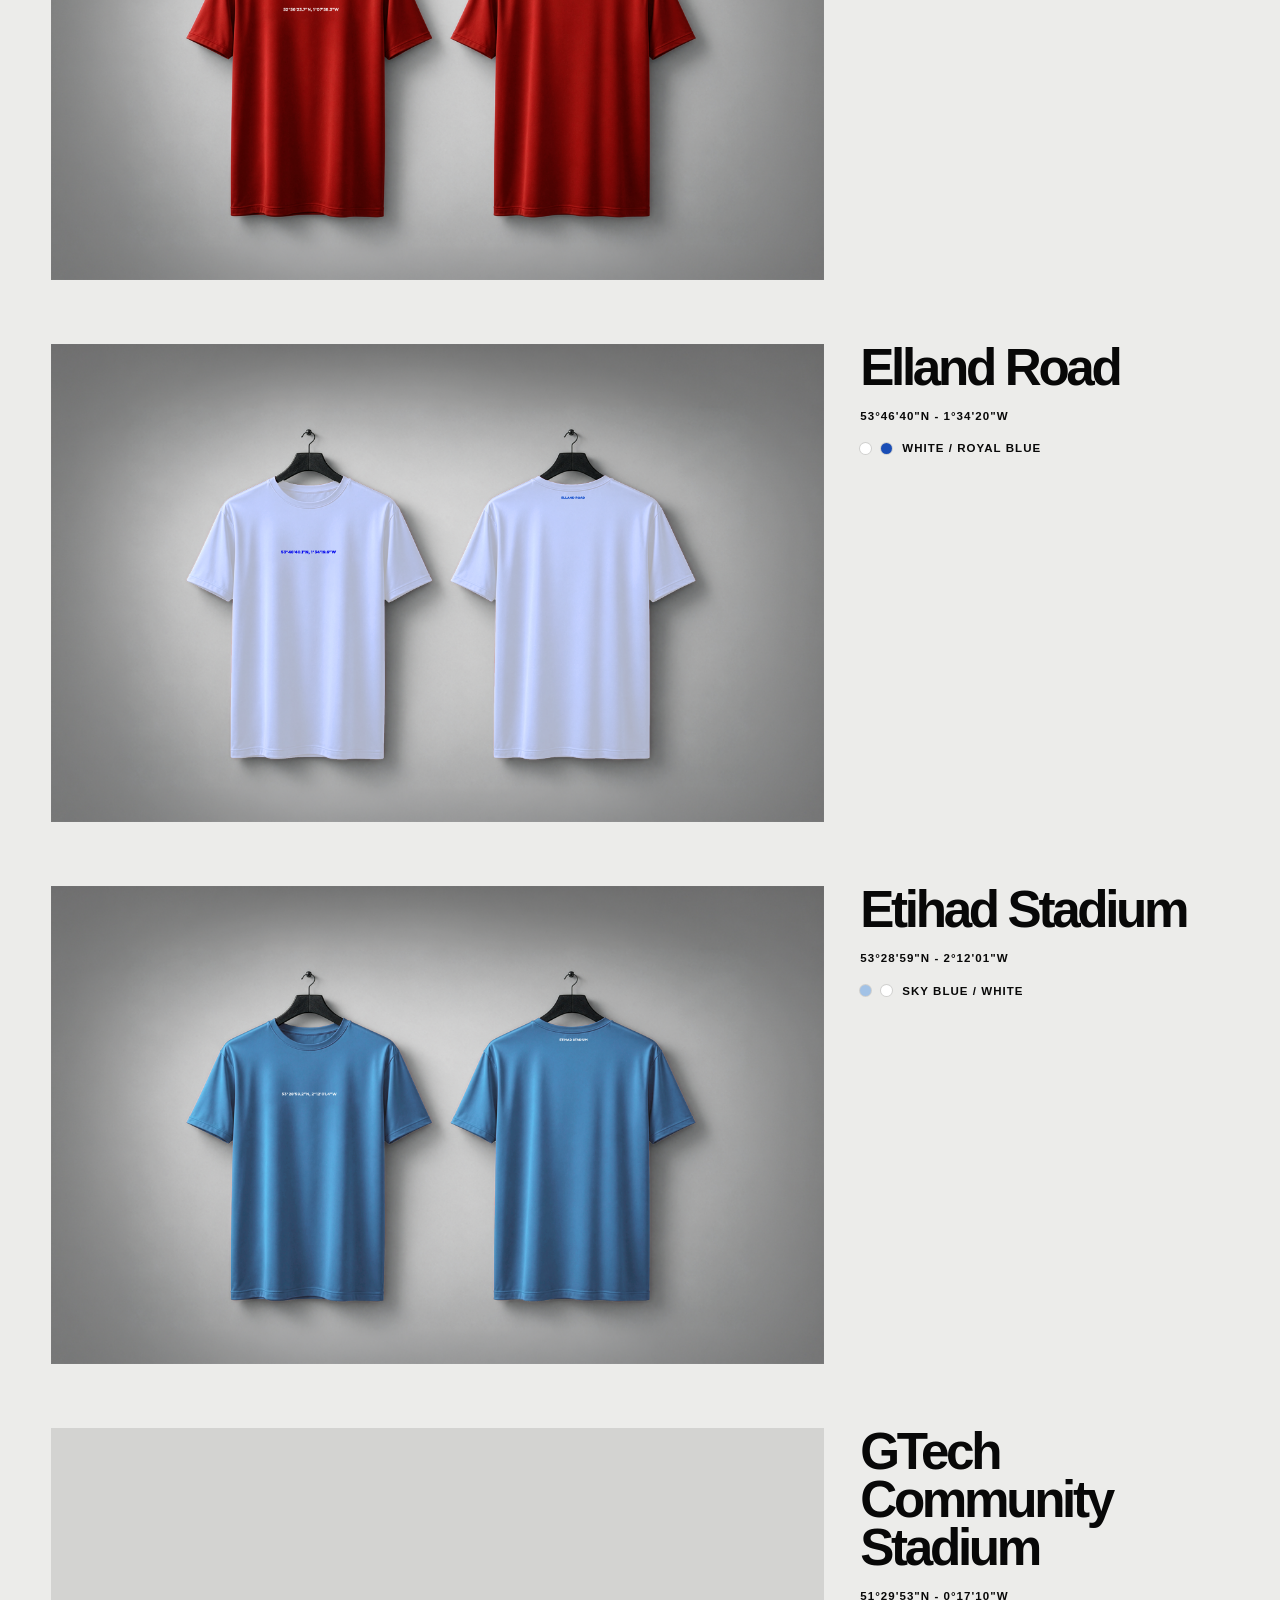
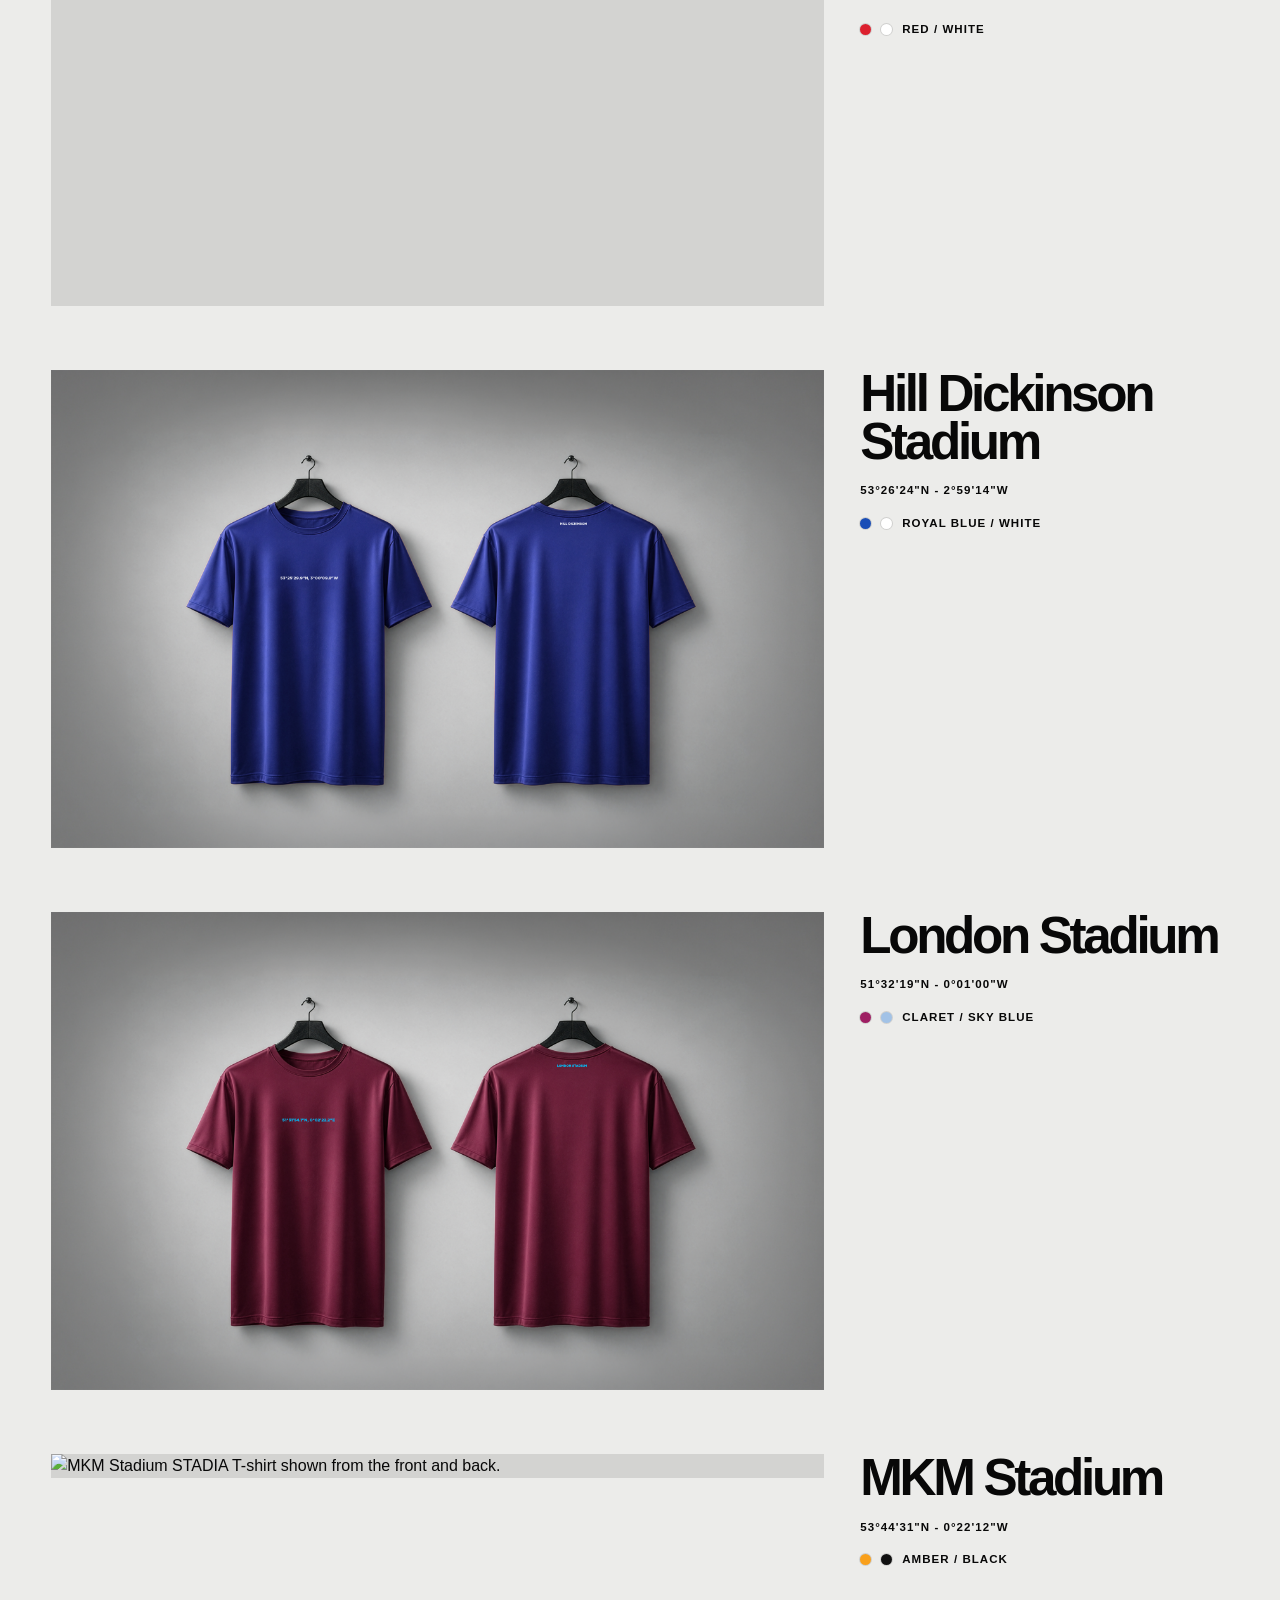
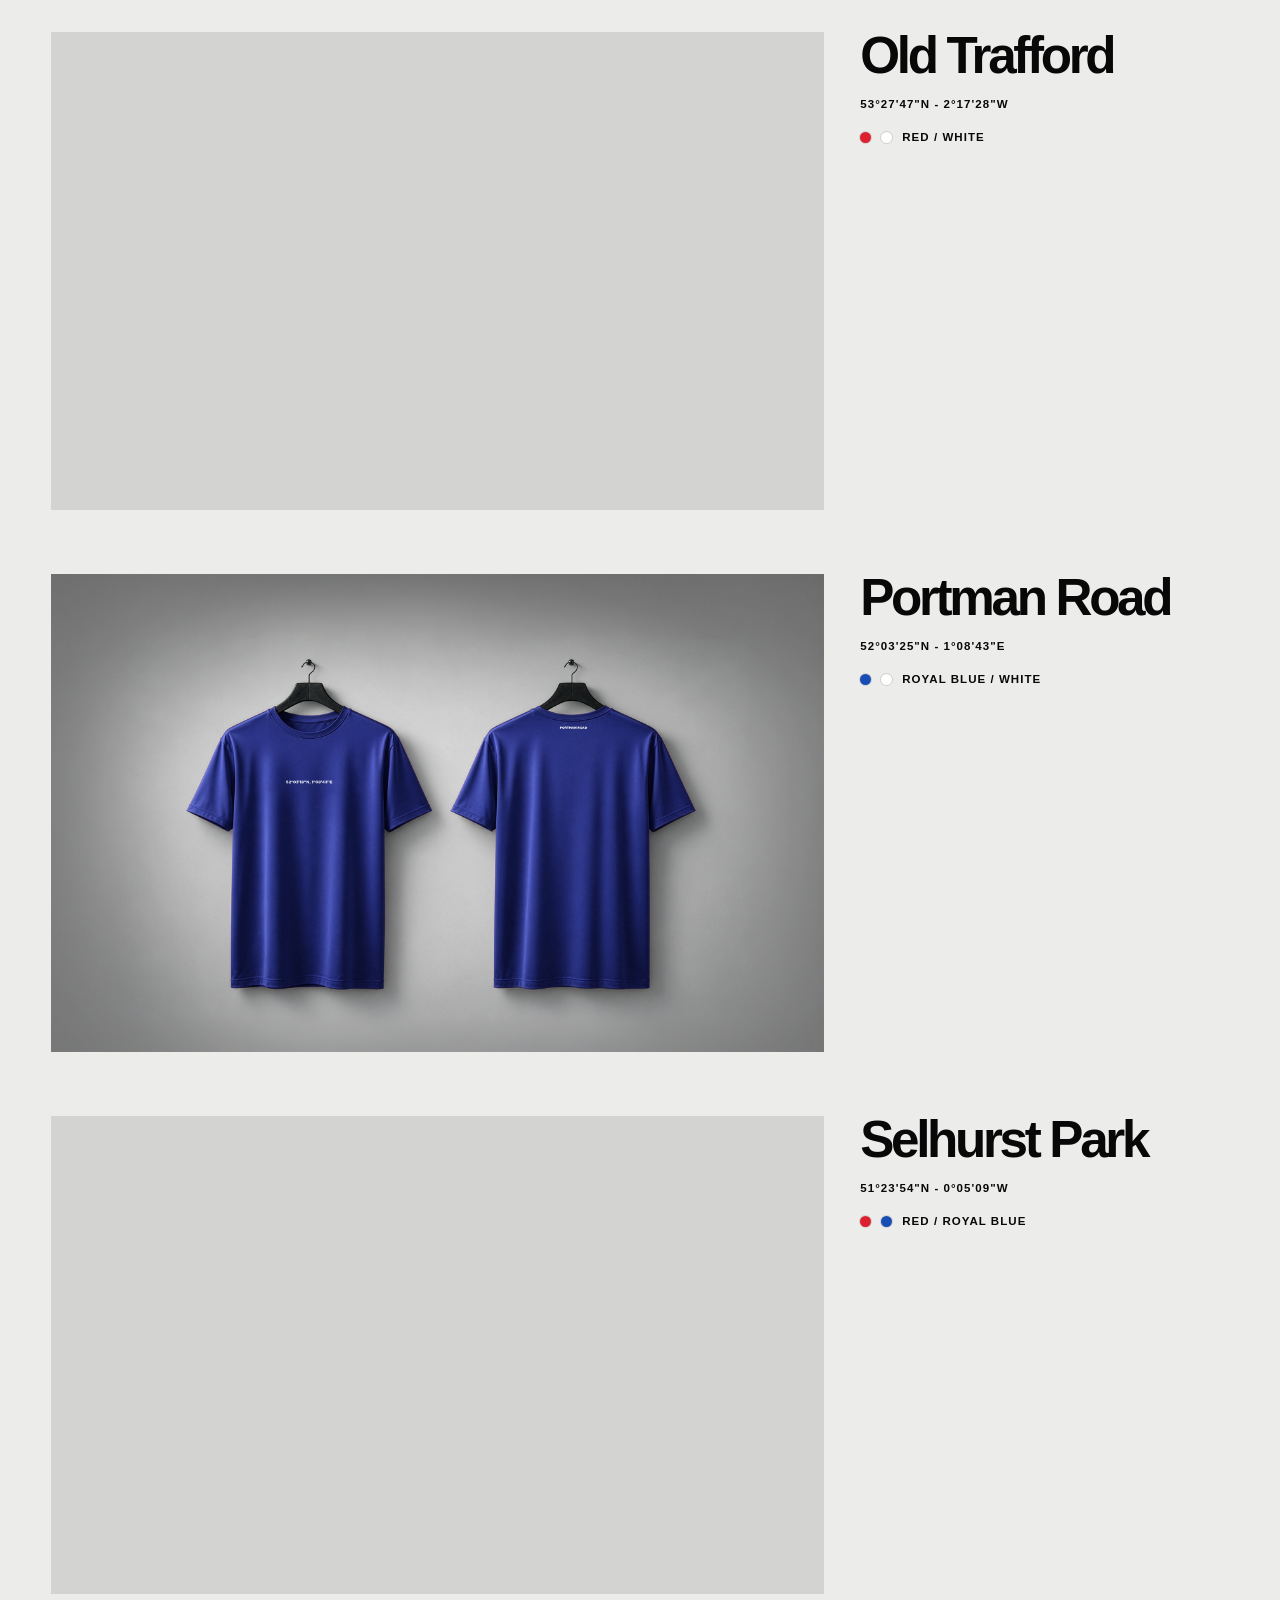
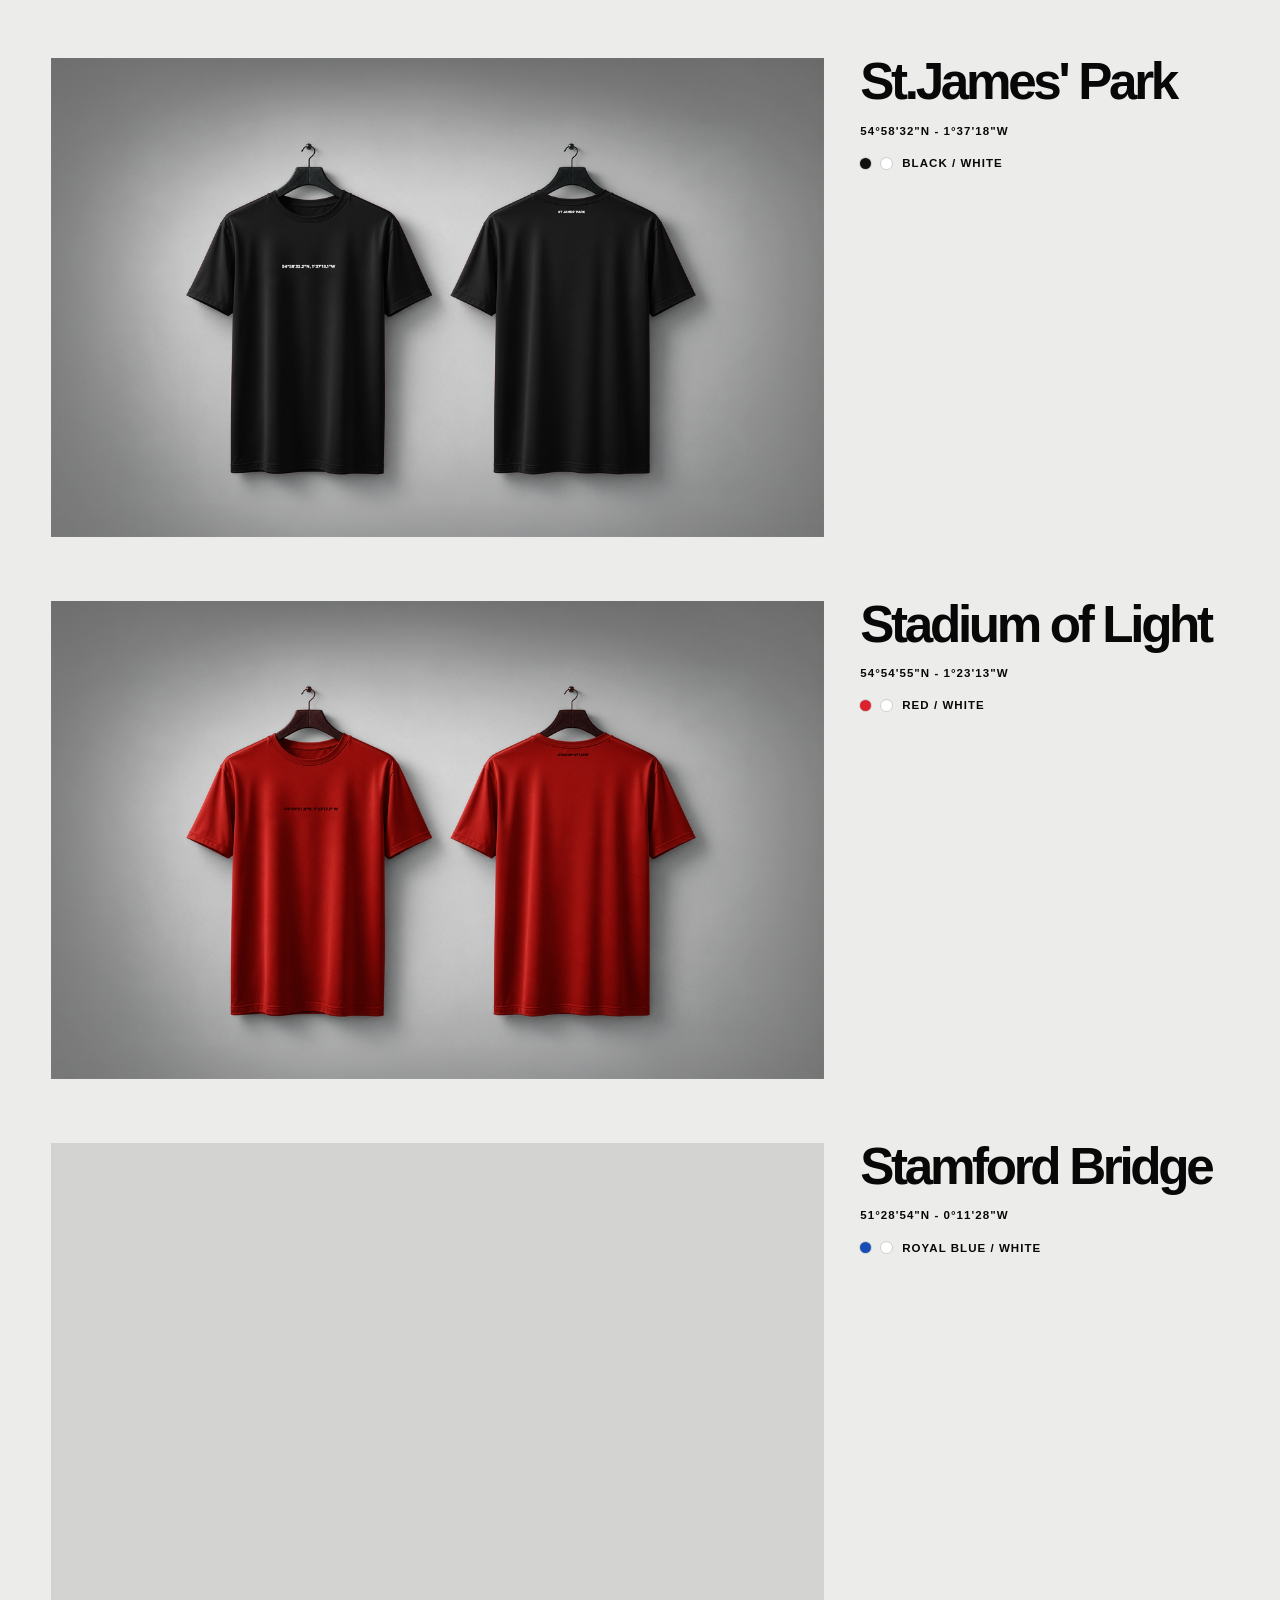
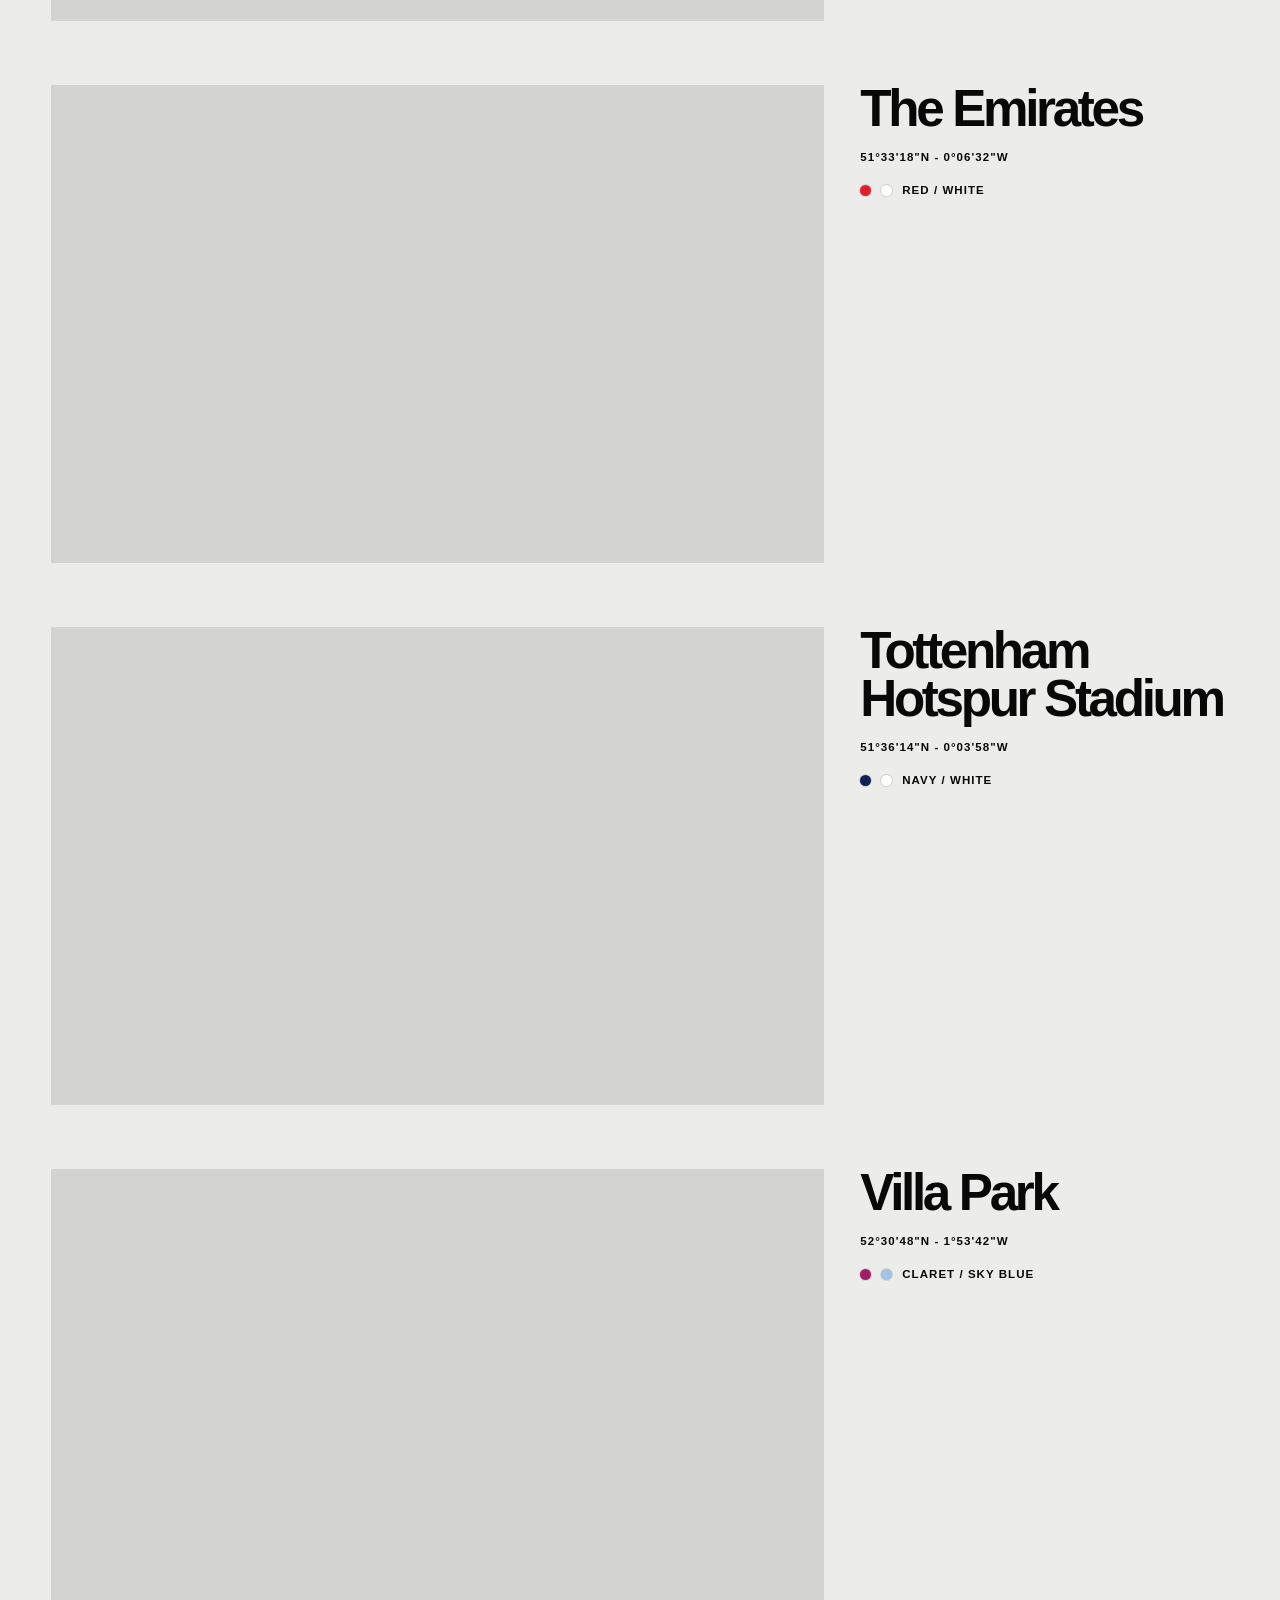
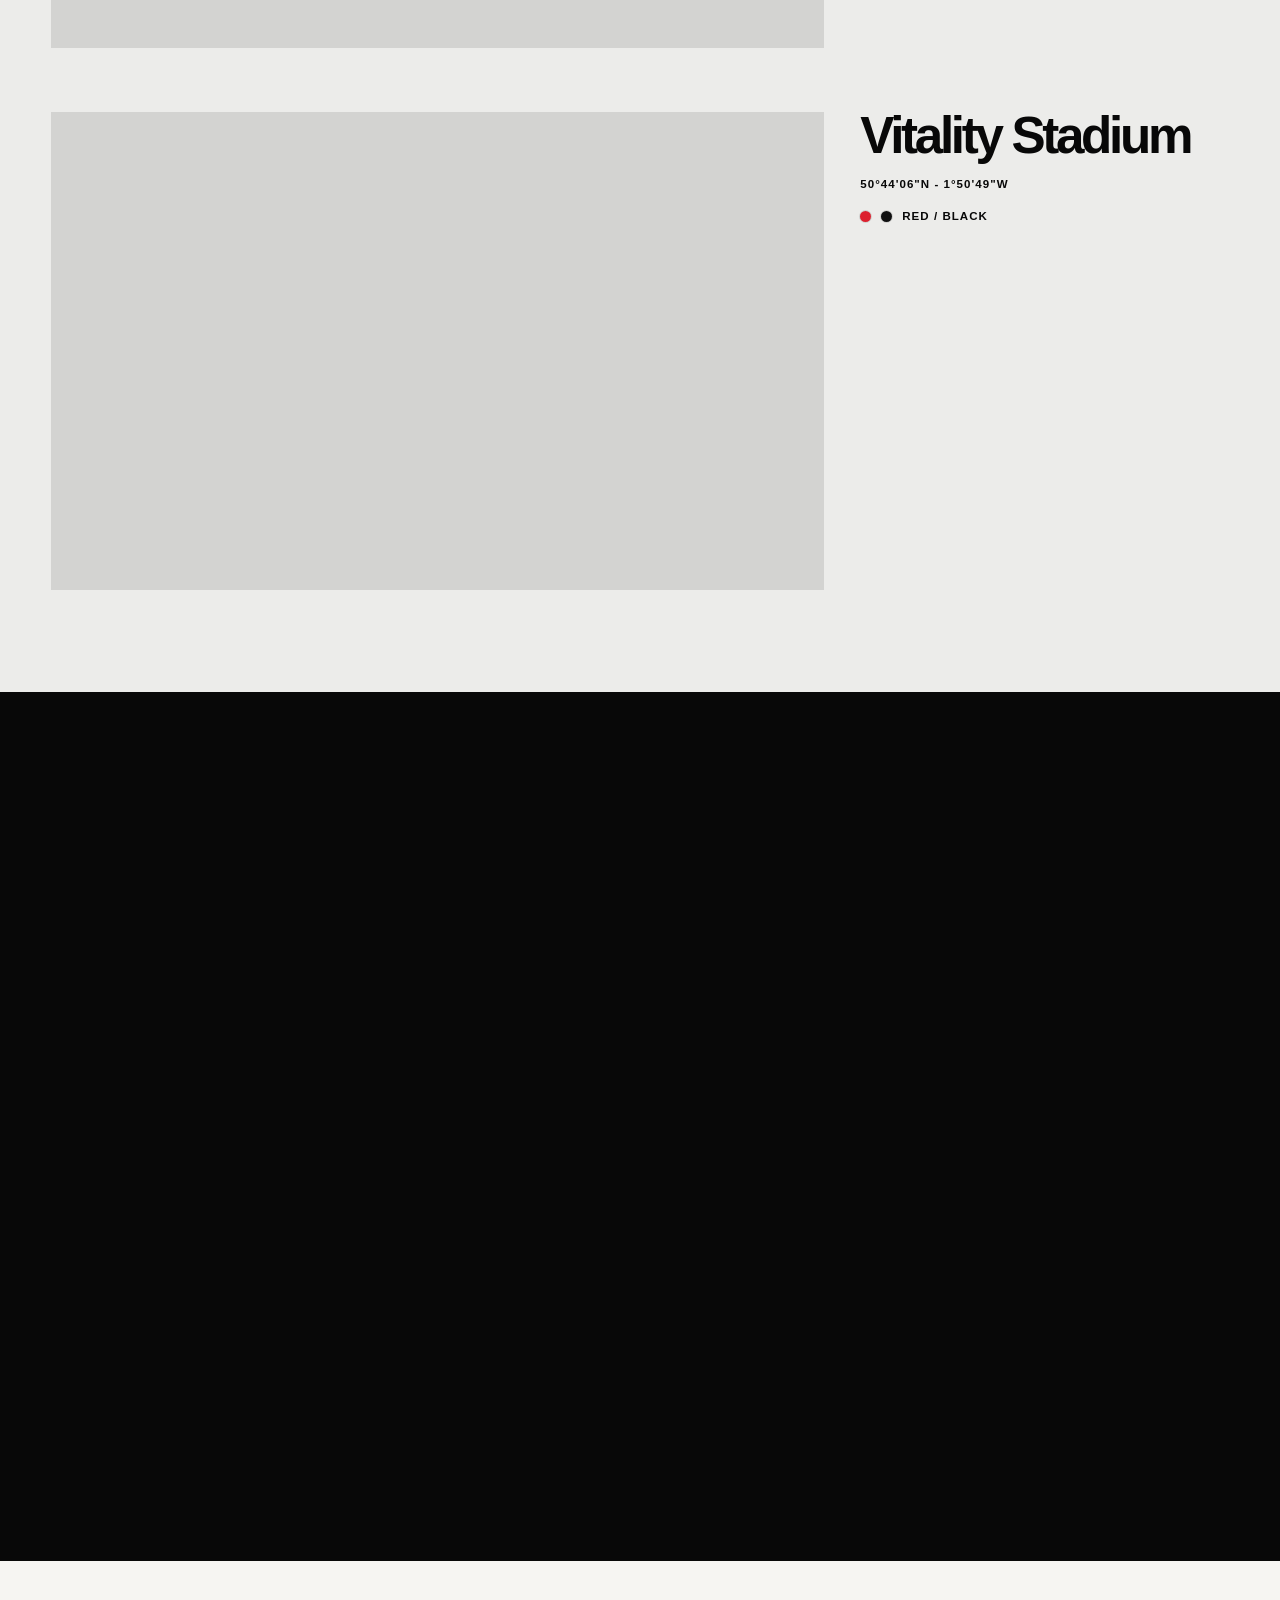
==== commit d30b9631: "Contemporary button" ====
--- a/index.html
+++ b/index.html
@@ -116,7 +116,7 @@
         <div class="places__controls" data-places-controls>
           <p class="places__filter-label">Filter collection</p>
           <div class="places__filters" role="tablist" aria-label="T-shirt collections">
-            <button class="places__filter is-active" type="button" role="tab" aria-selected="true" data-places-filter="current">Current</button>
+            <button class="places__filter is-active" type="button" role="tab" aria-selected="true" data-places-filter="current">CONTEMPORARY</button>
             <button class="places__filter" type="button" role="tab" aria-selected="false" data-places-filter="heritage">Hertiage</button>
           </div>
         </div>
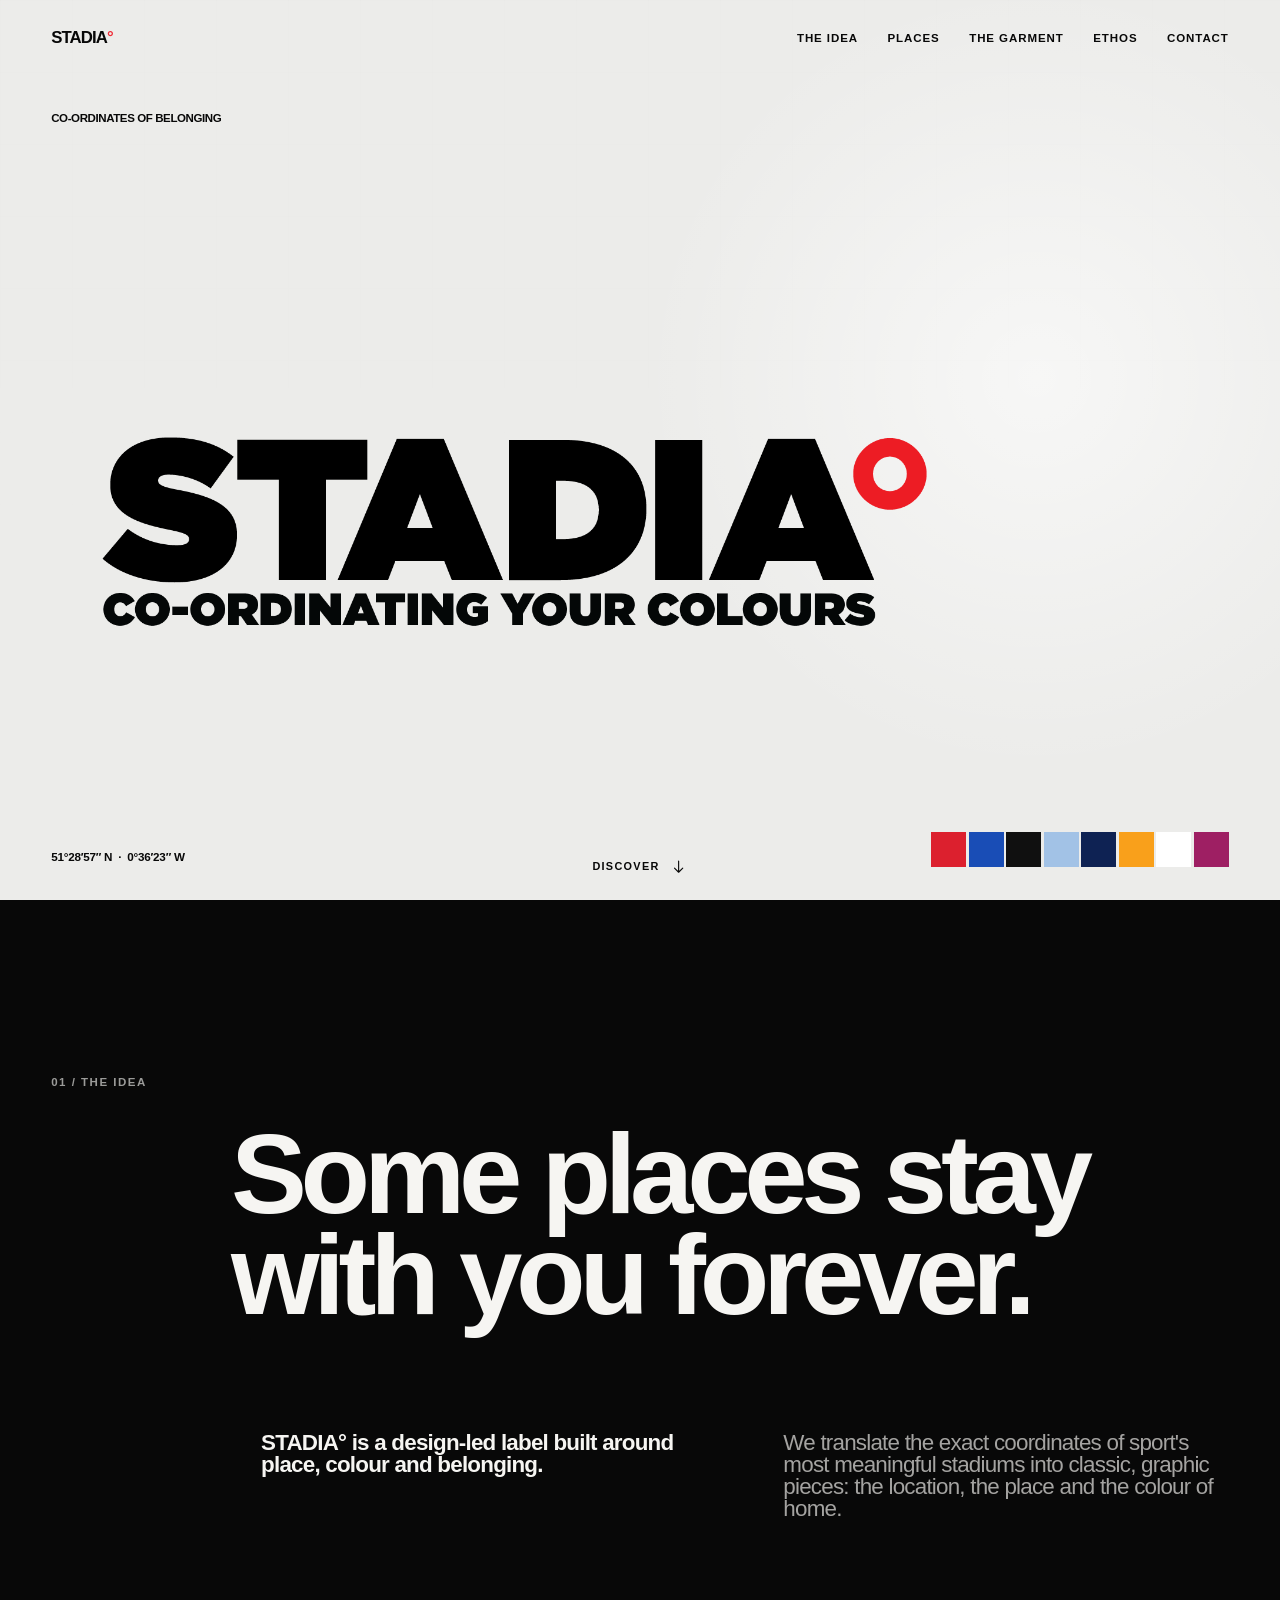
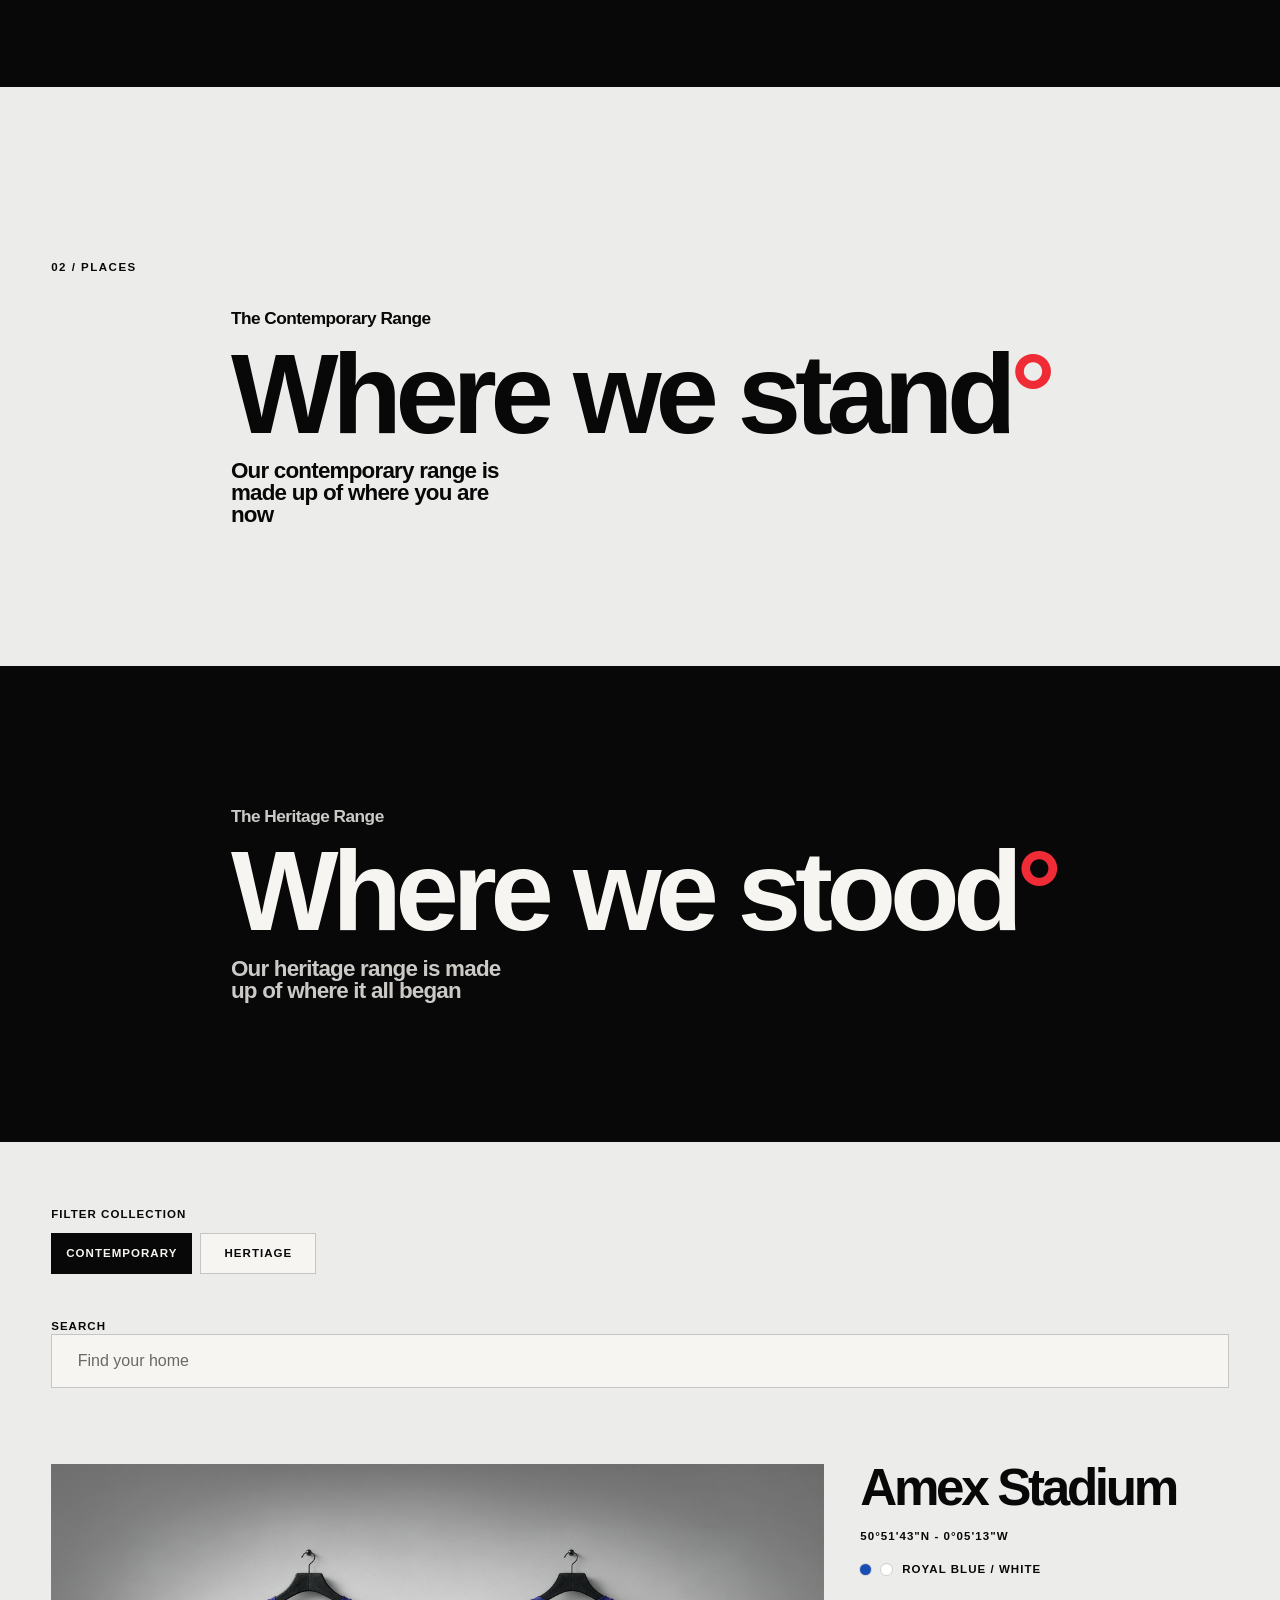
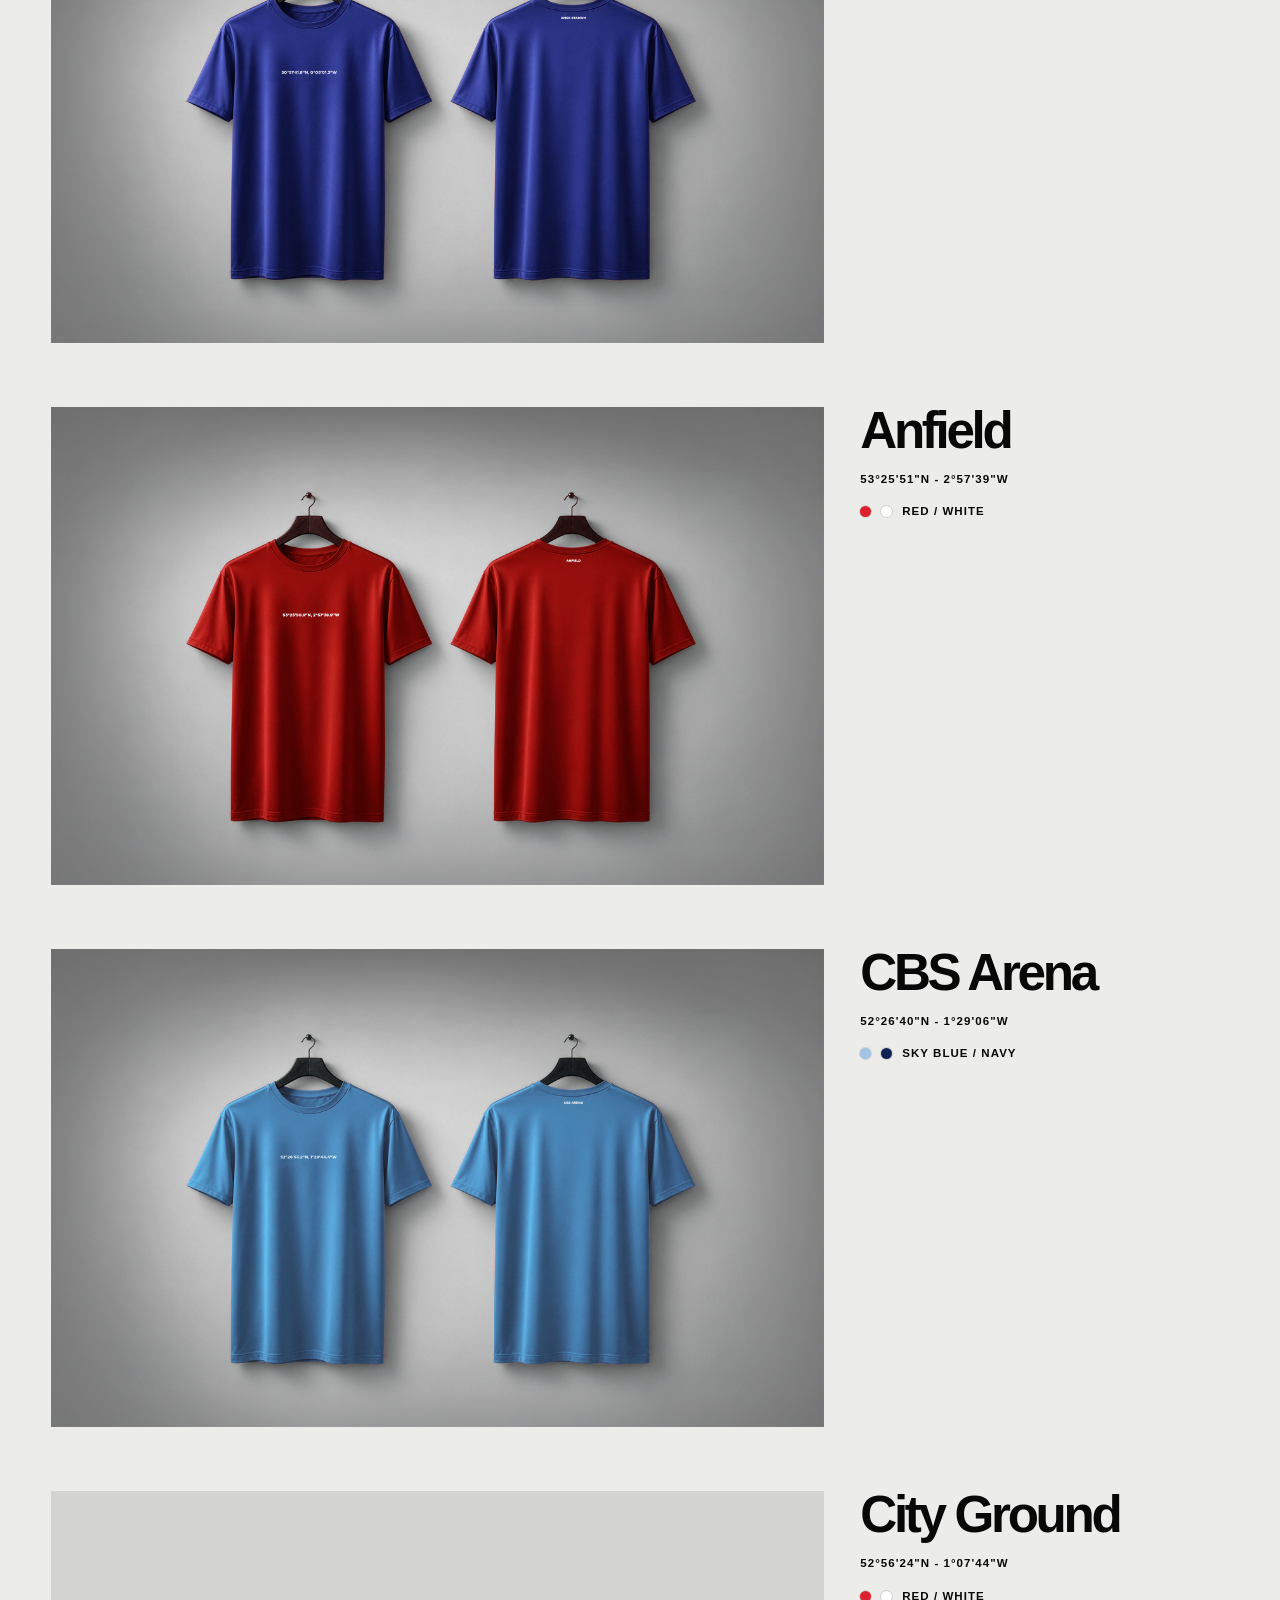
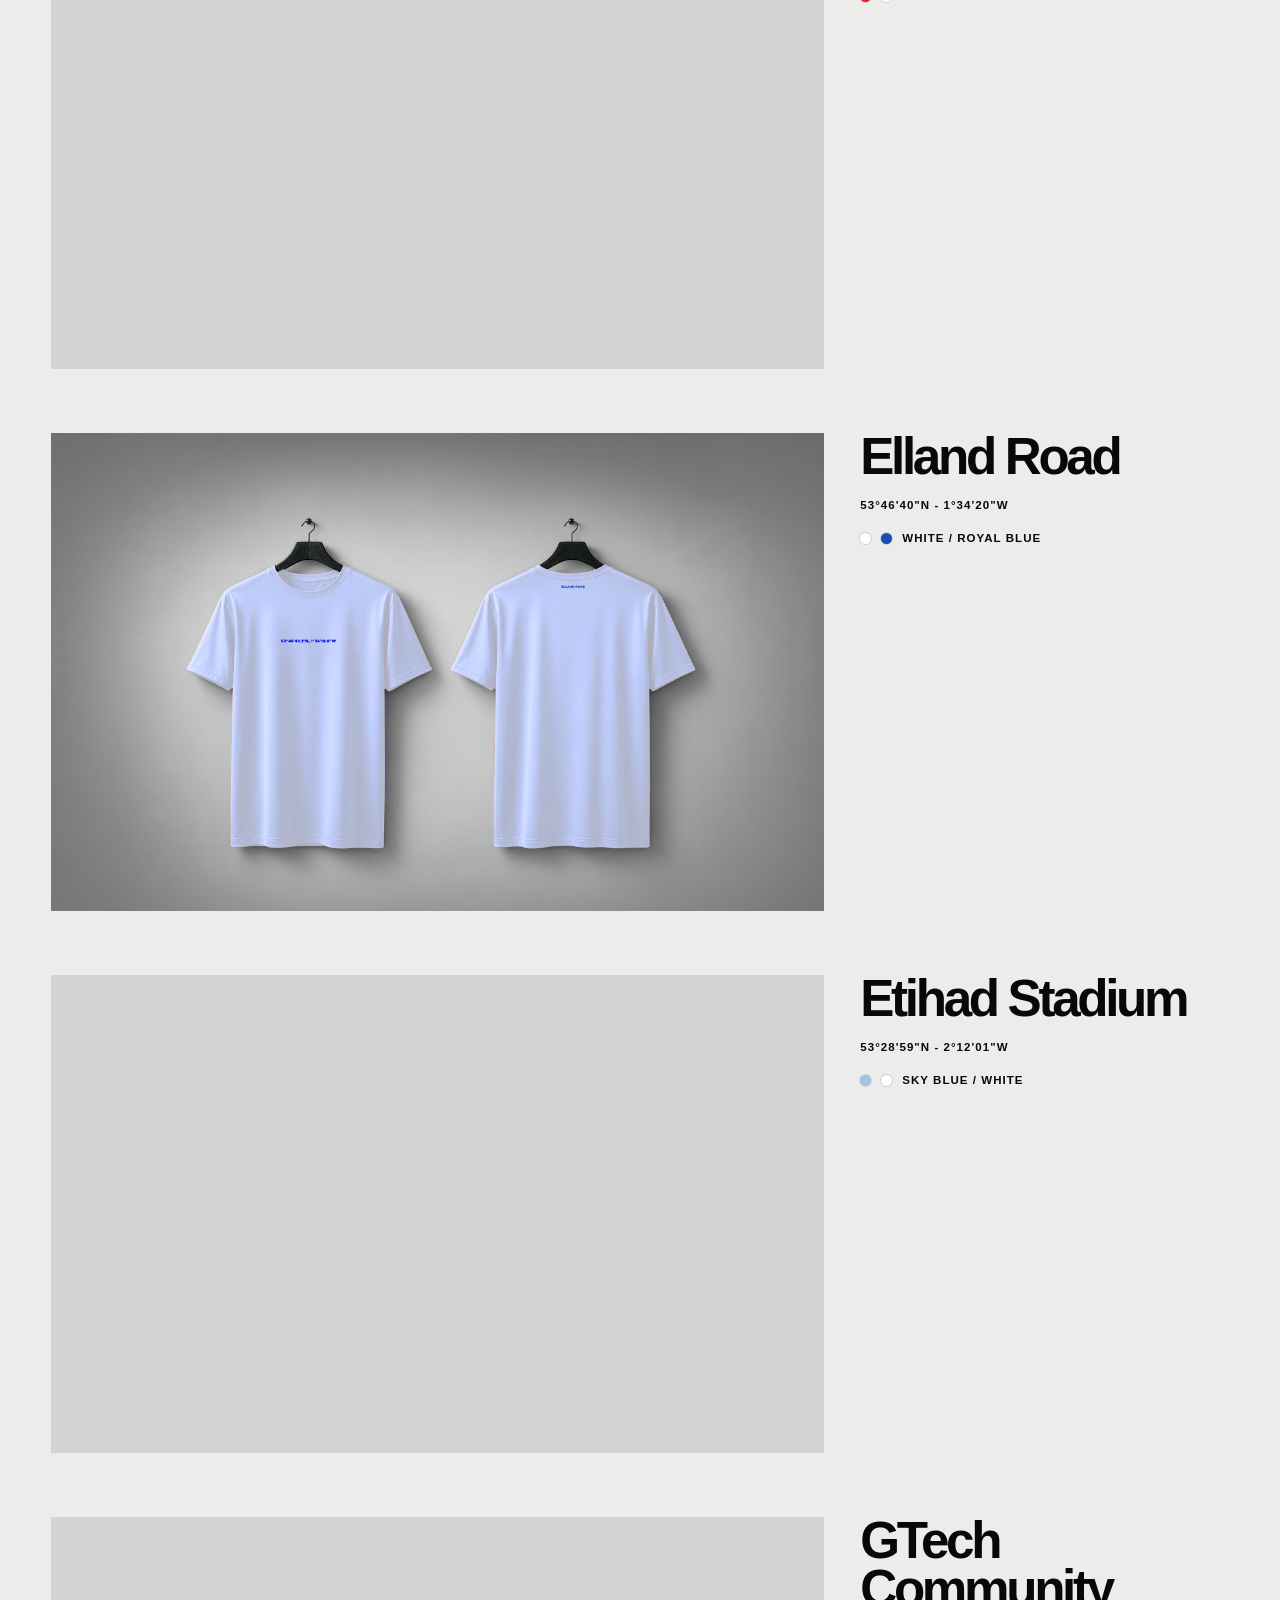
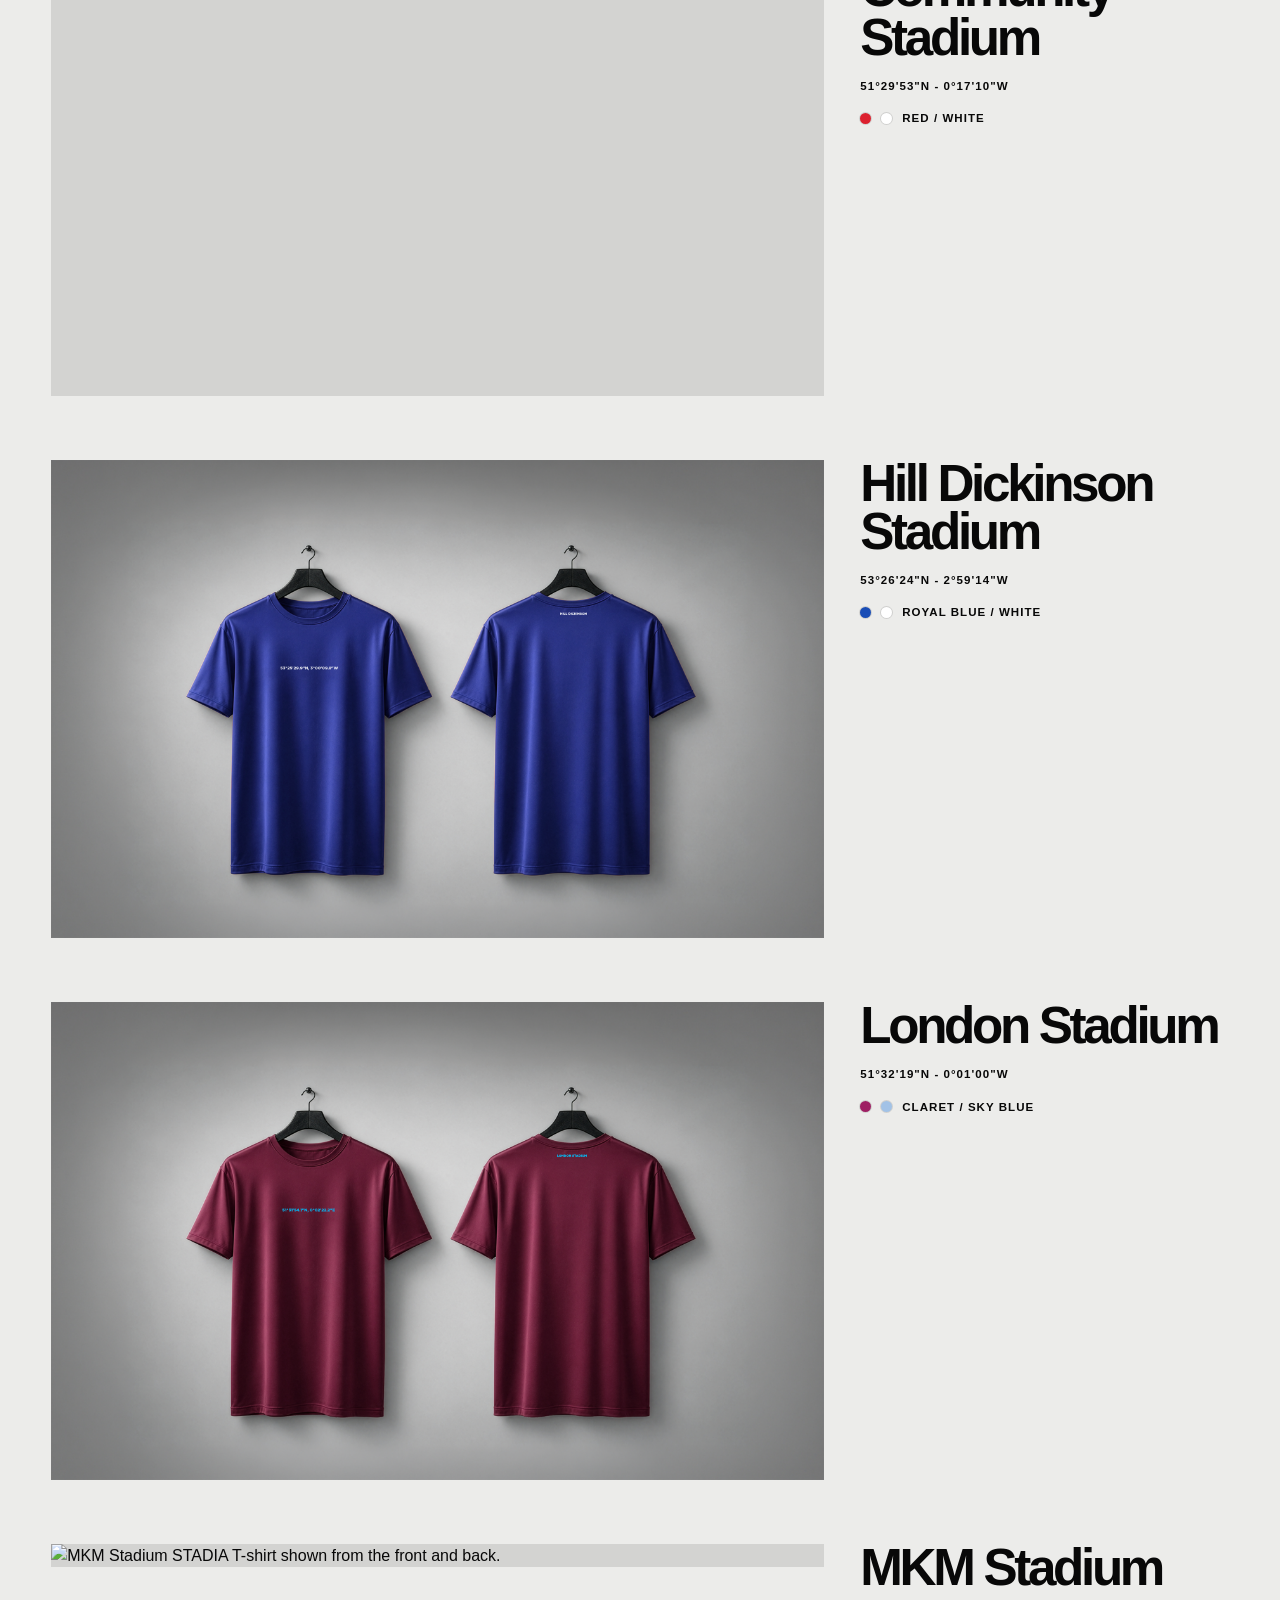
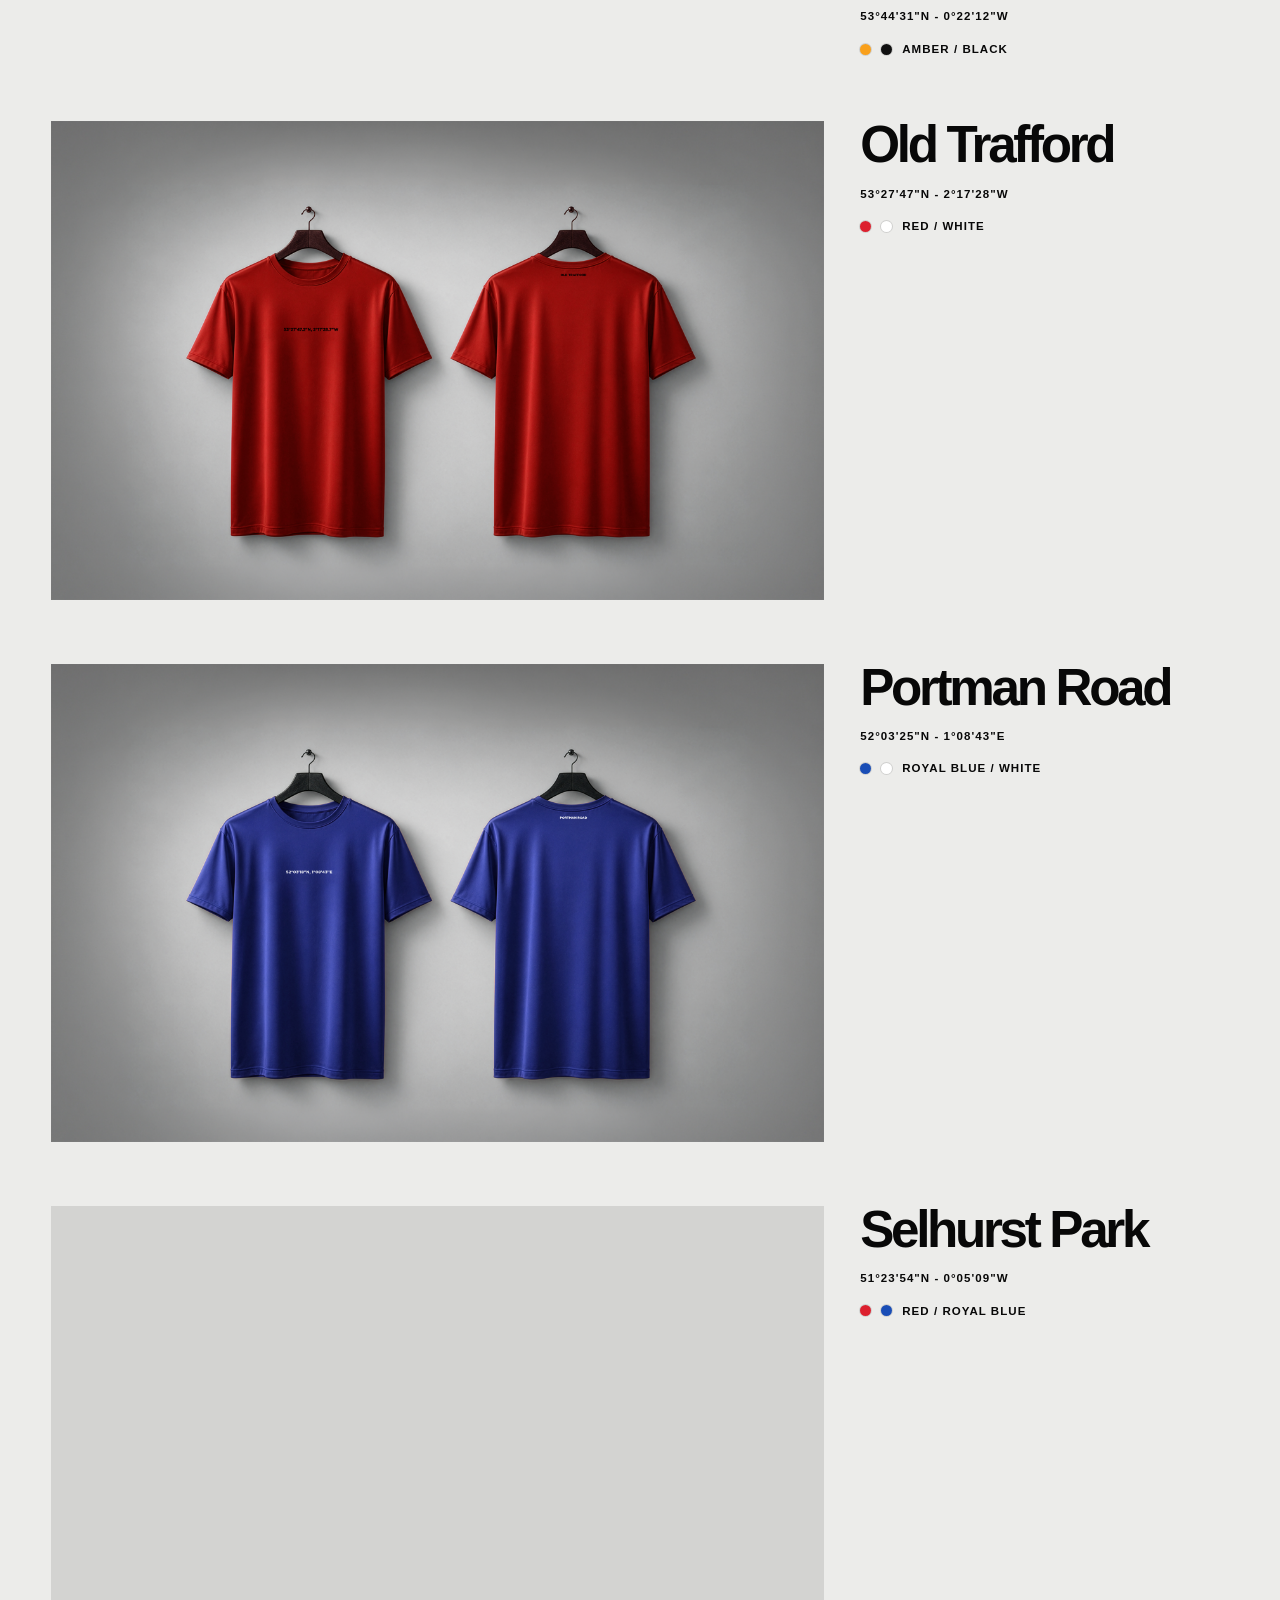
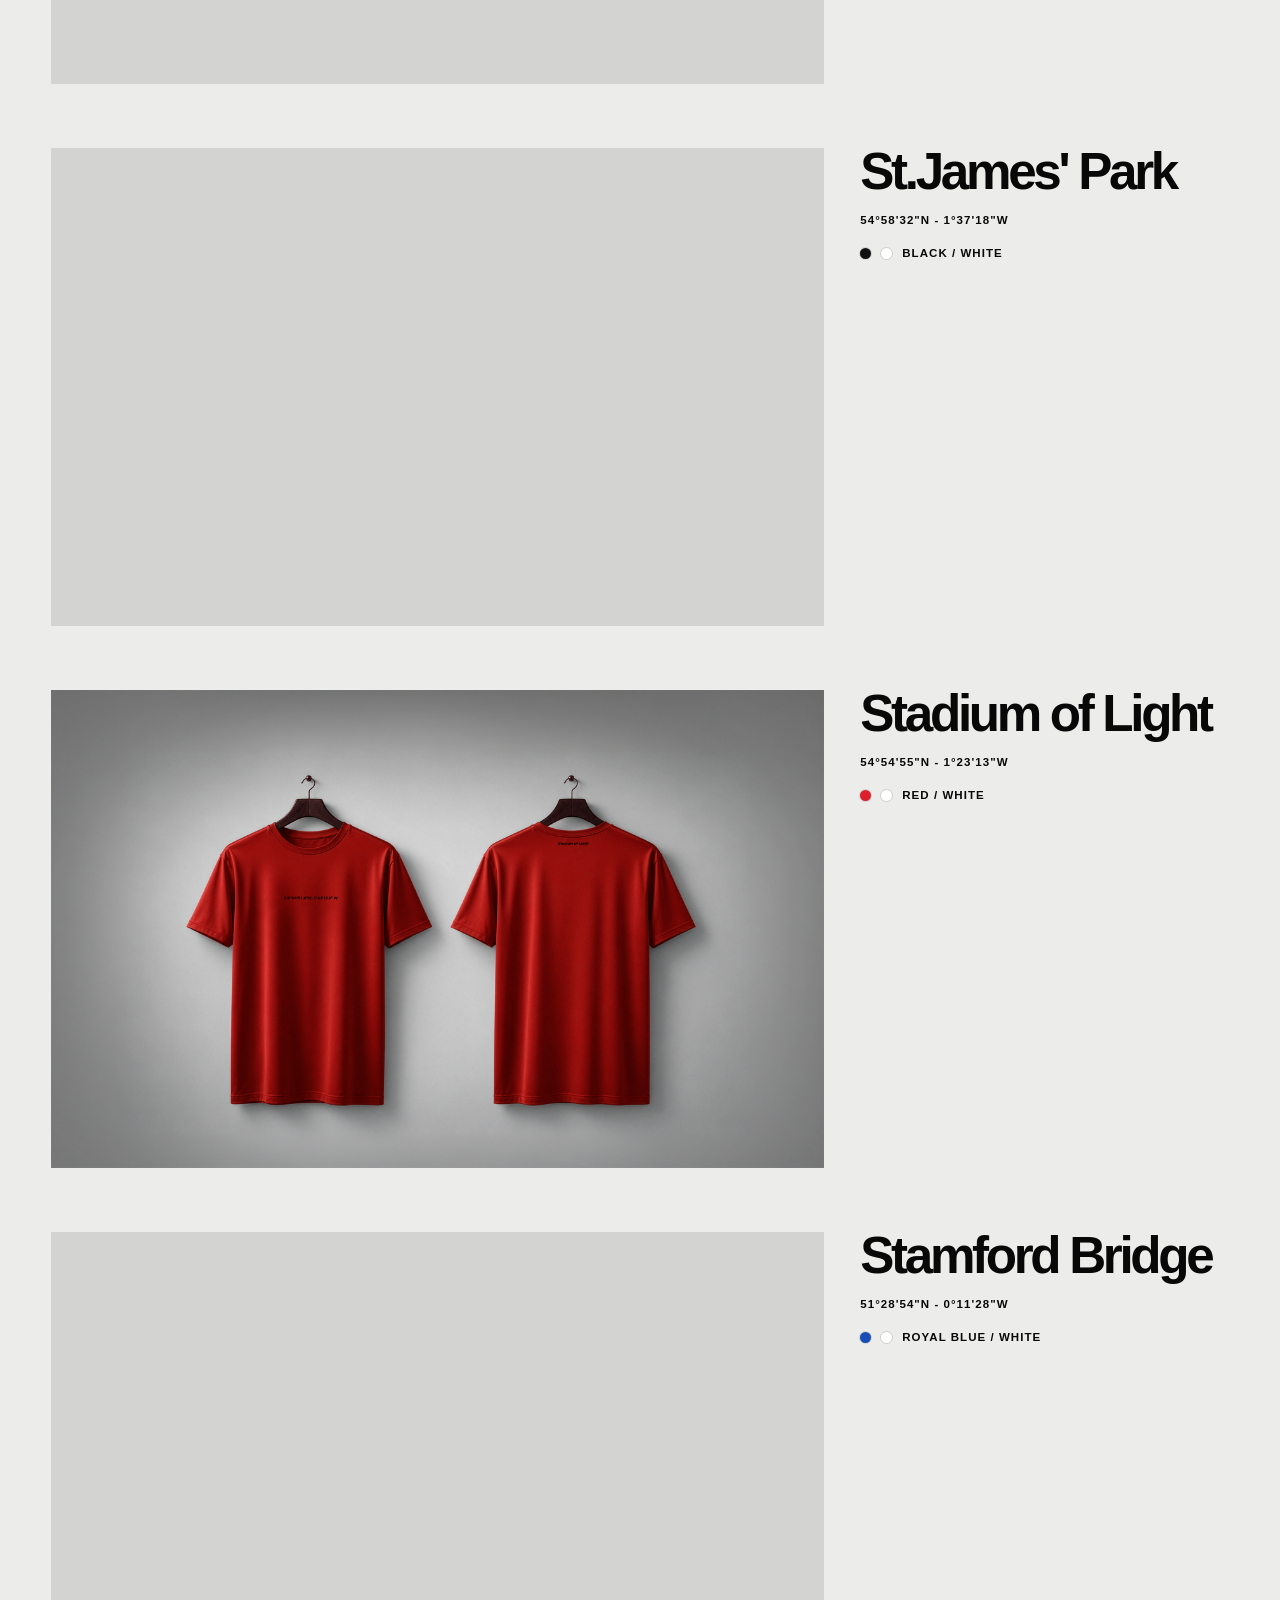
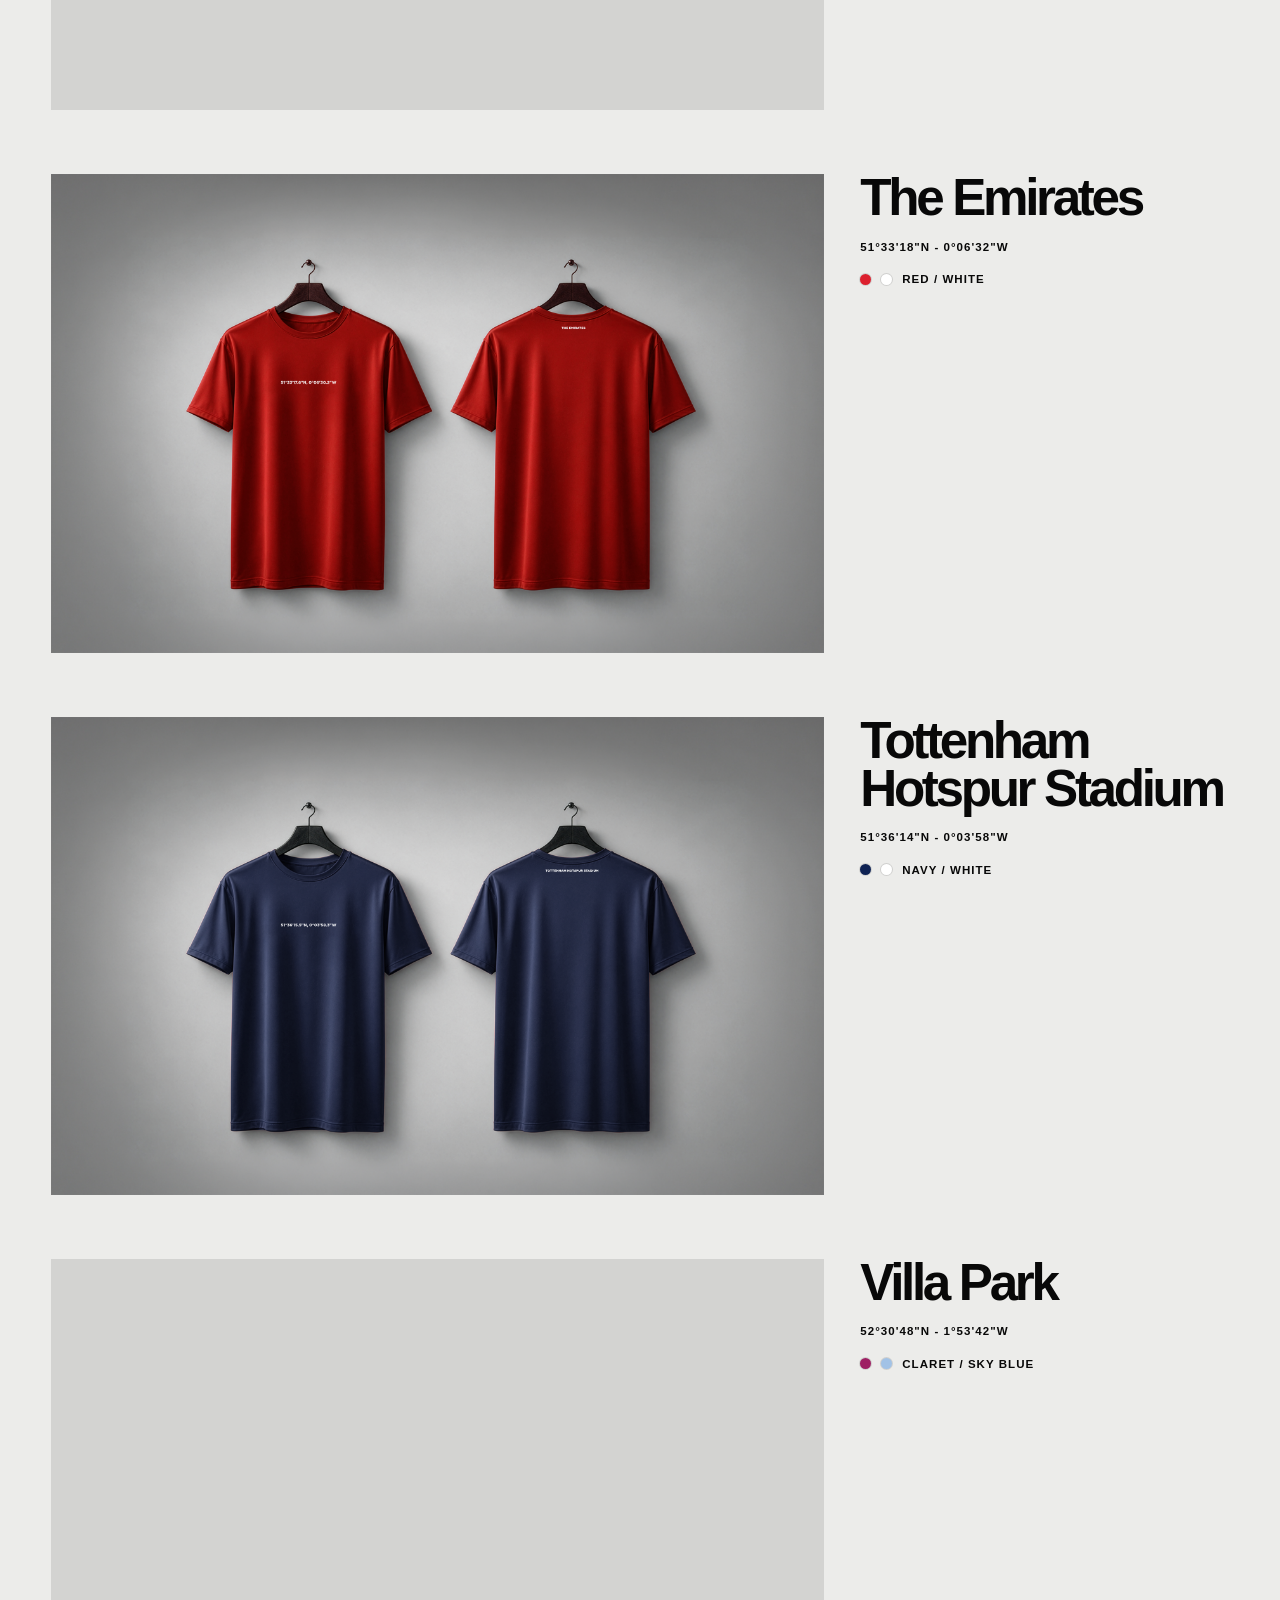
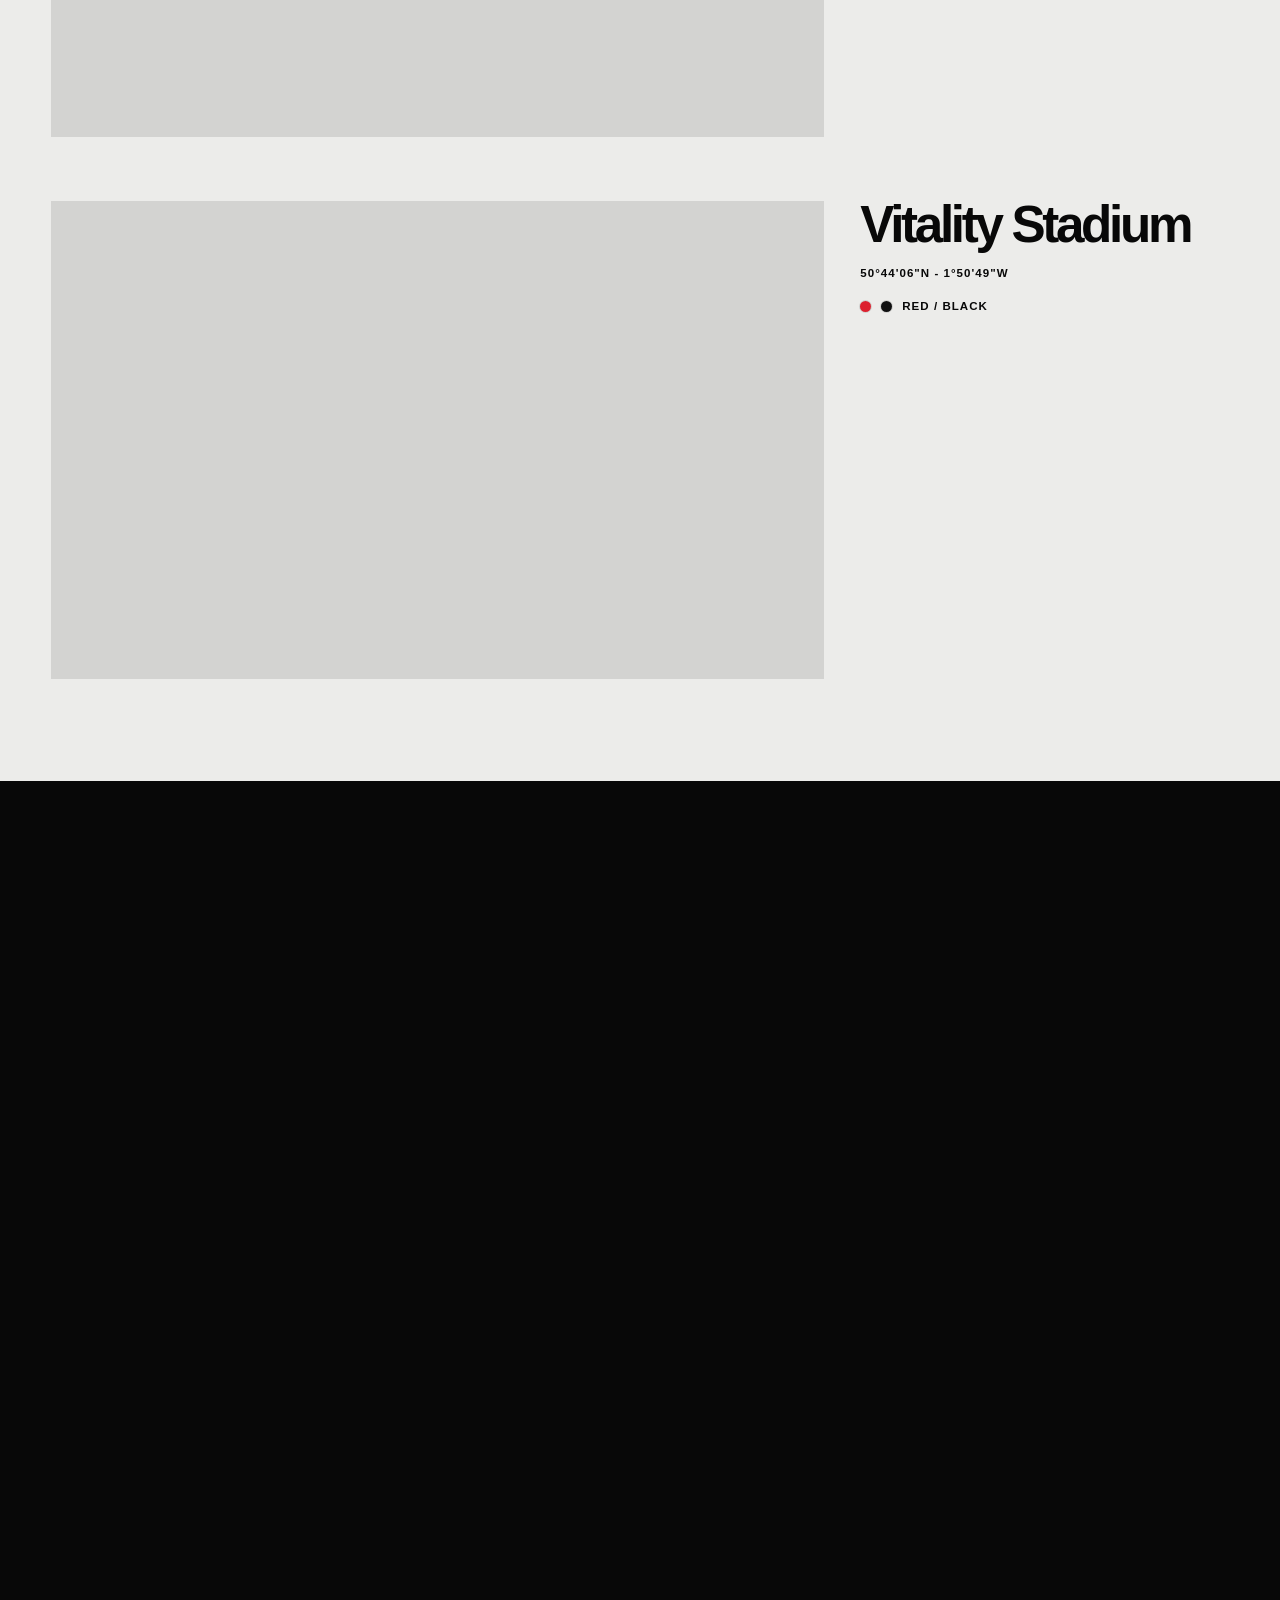
==== commit 1625db7e: "Moved filter buttons" ====
--- a/index.html
+++ b/index.html
@@ -104,15 +104,11 @@
         <div class="places__heading" data-reveal>
           <p class="places__eyebrow">The Heritage Range</p>
           <h2 class="display-heading">Where we stood<span class="degree">°</span></h2>
-          <p class="places__heading-copy">Our heritage range is made up of where you where it all began</p>
+          <p class="places__heading-copy">Our heritage range is made up of where it all began</p>
         </div>
       </div>
 
       <div class="section-shell places__intro">
-        <form class="places__search" role="search" aria-label="Search football grounds" data-places-search>
-          <p class="places__search-label">Search</p>
-          <input id="places-search-input" class="places__search-input" type="search" name="q" placeholder="Find your home" aria-label="Find your home" autocomplete="off" data-places-search-input>
-        </form>
         <div class="places__controls" data-places-controls>
           <p class="places__filter-label">Filter collection</p>
           <div class="places__filters" role="tablist" aria-label="T-shirt collections">
@@ -120,6 +116,10 @@
             <button class="places__filter" type="button" role="tab" aria-selected="false" data-places-filter="heritage">Hertiage</button>
           </div>
         </div>
+        <form class="places__search" role="search" aria-label="Search football grounds" data-places-search>
+          <p class="places__search-label">Search</p>
+          <input id="places-search-input" class="places__search-input" type="search" name="q" placeholder="Find your home" aria-label="Find your home" autocomplete="off" data-places-search-input>
+        </form>
         <p class="places__search-empty" data-places-search-empty hidden>No matching grounds found.</p>
       </div>
 
--- a/styles.css
+++ b/styles.css
@@ -631,7 +631,7 @@
 
 .places__search {
   display: grid;
-  grid-column: 1 / 3;
+  grid-column: 1 / -1;
   grid-template-columns: 1fr;
   gap: 0;
   margin-bottom: clamp(24px, 3vw, 44px);
@@ -682,10 +682,10 @@
 
 .places__controls {
   display: grid;
-  grid-column: 3;
+  grid-column: 1 / -1;
   align-content: start;
   gap: 10px;
-  margin-bottom: clamp(24px, 3vw, 44px);
+  margin-bottom: 8px;
 }
 
 .places__filter-label {
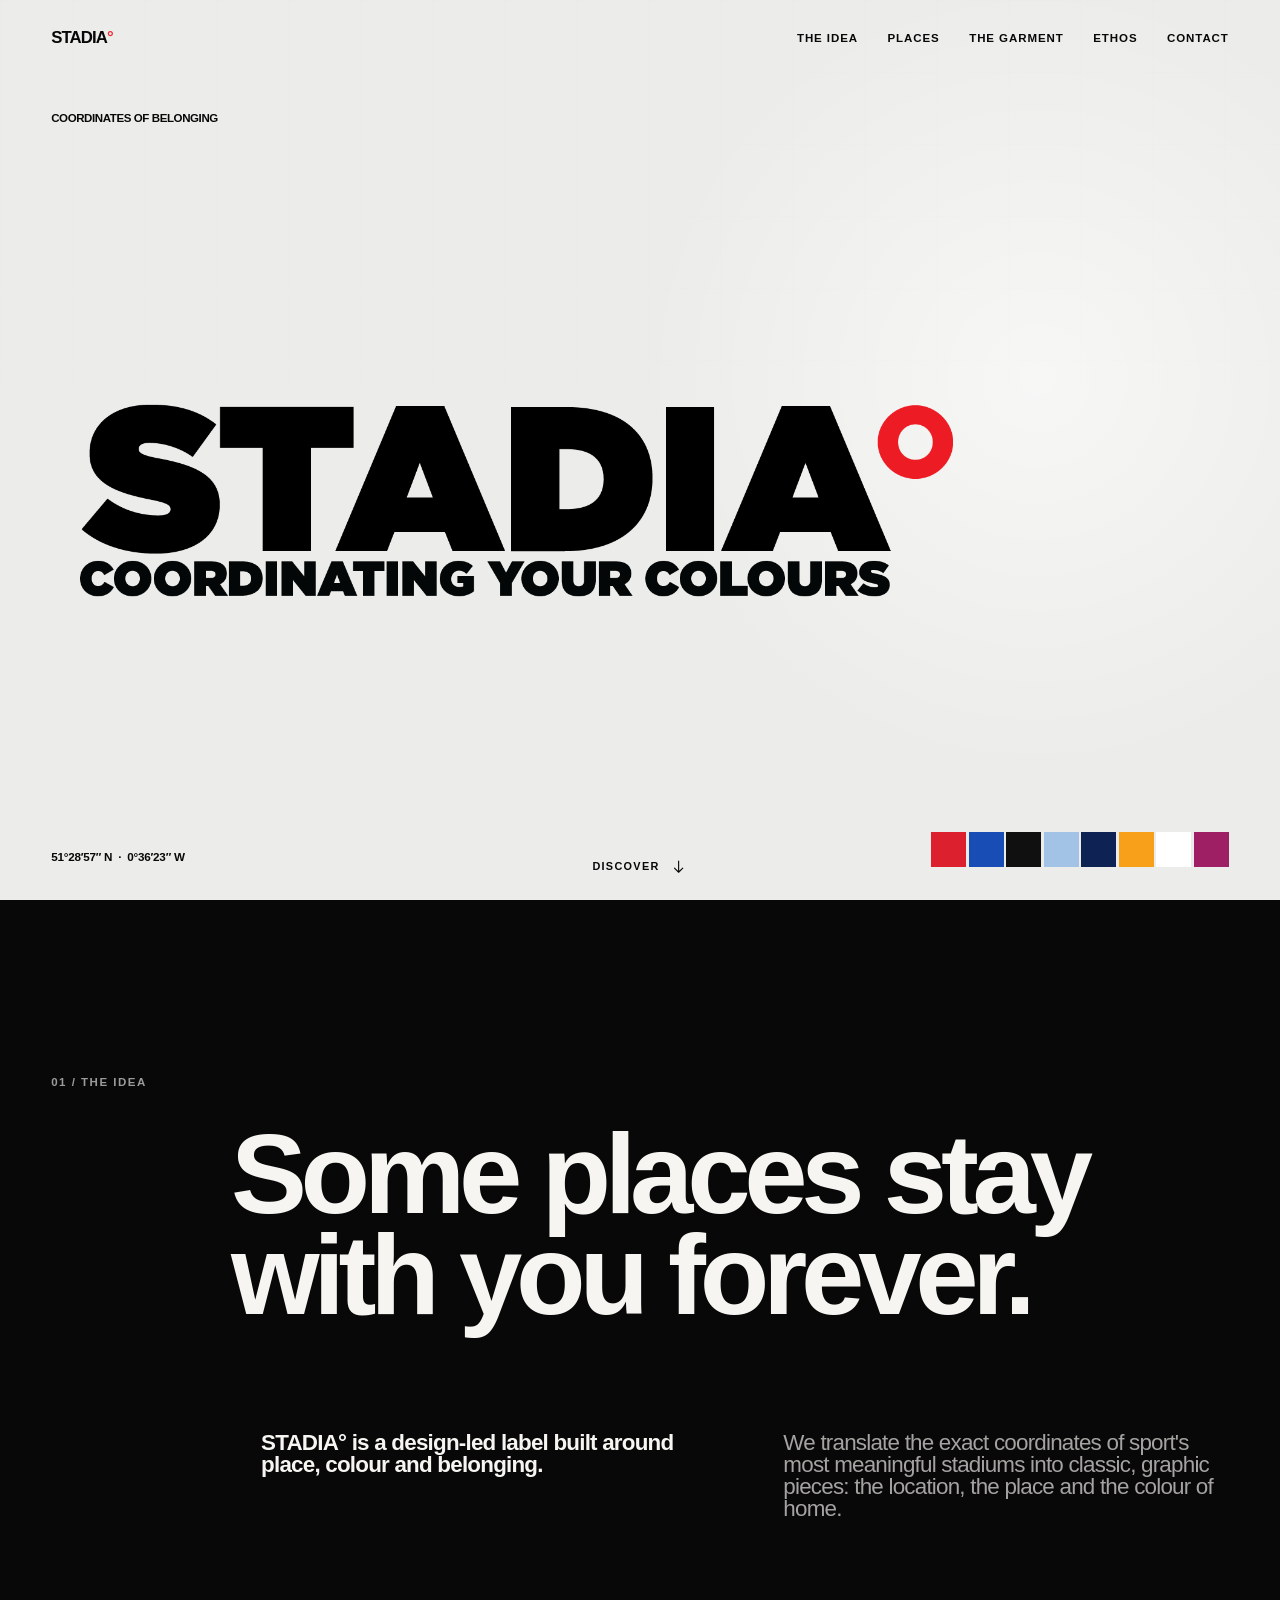
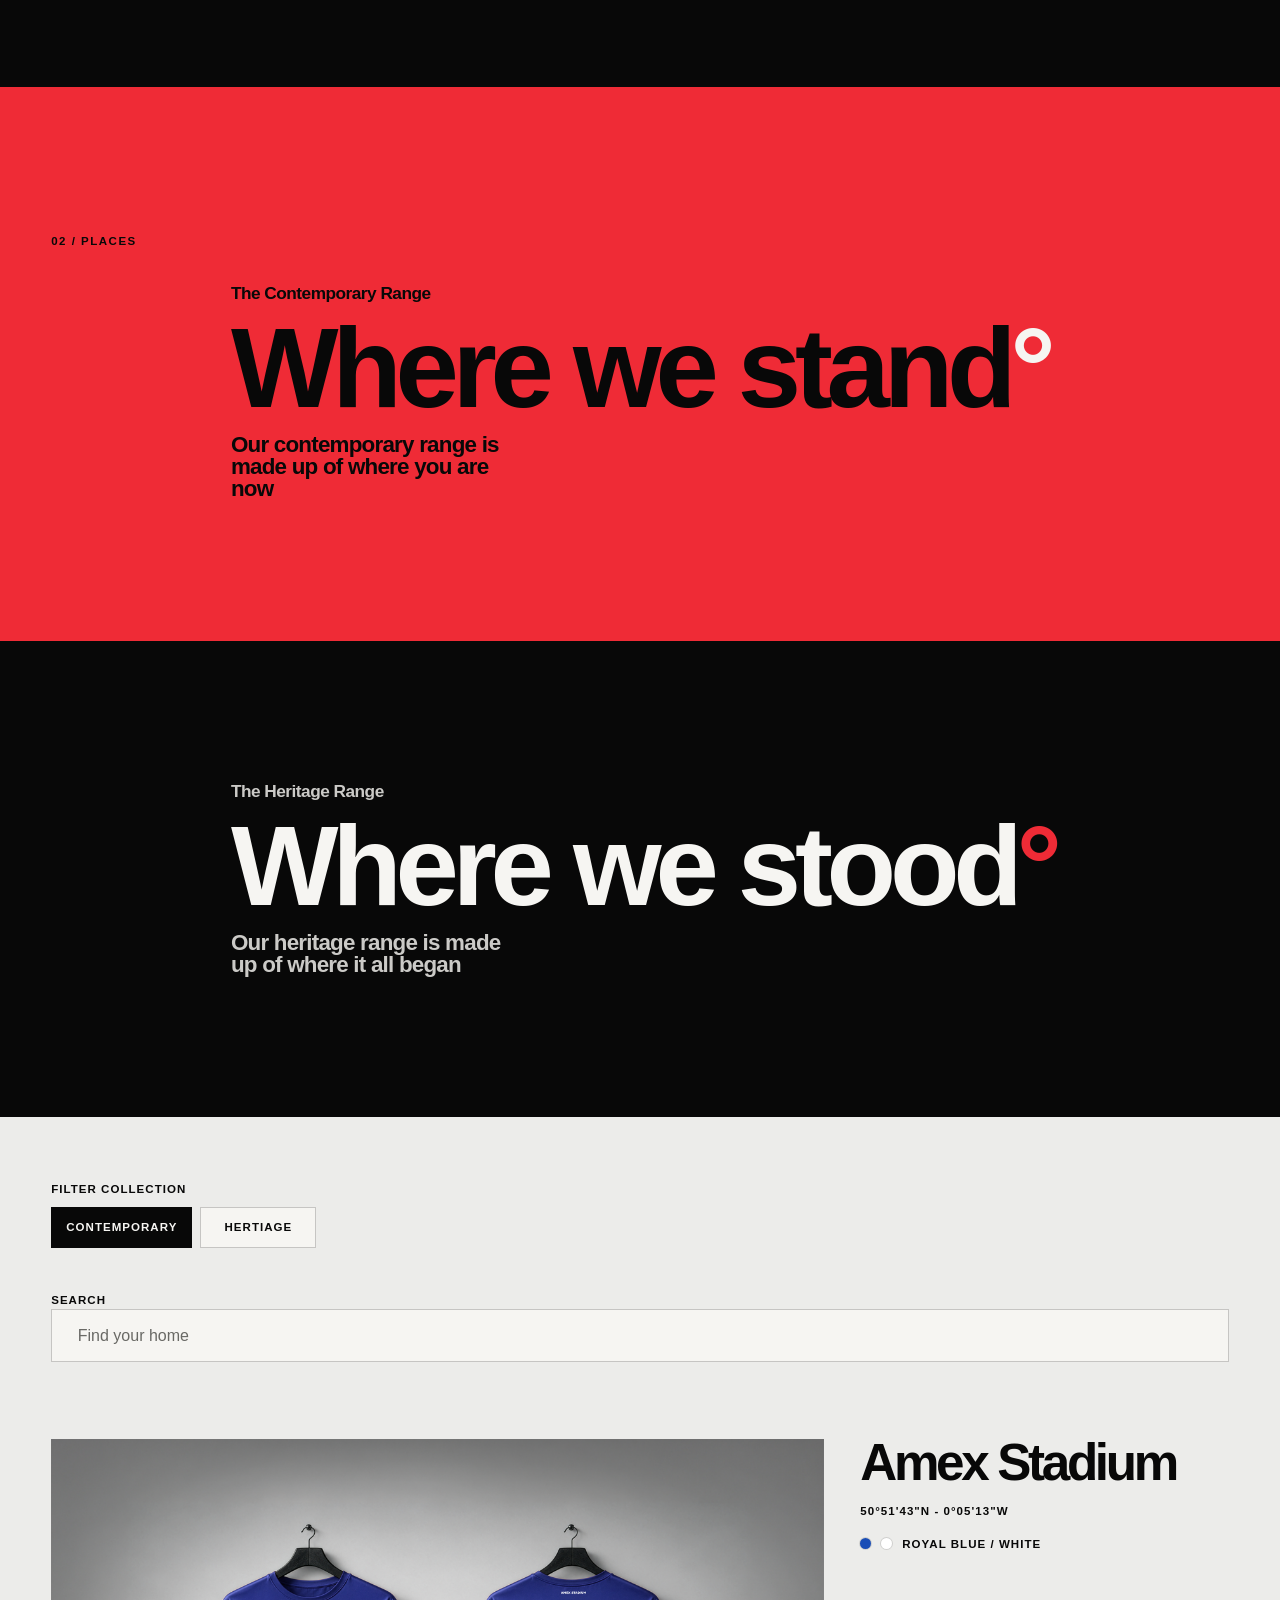
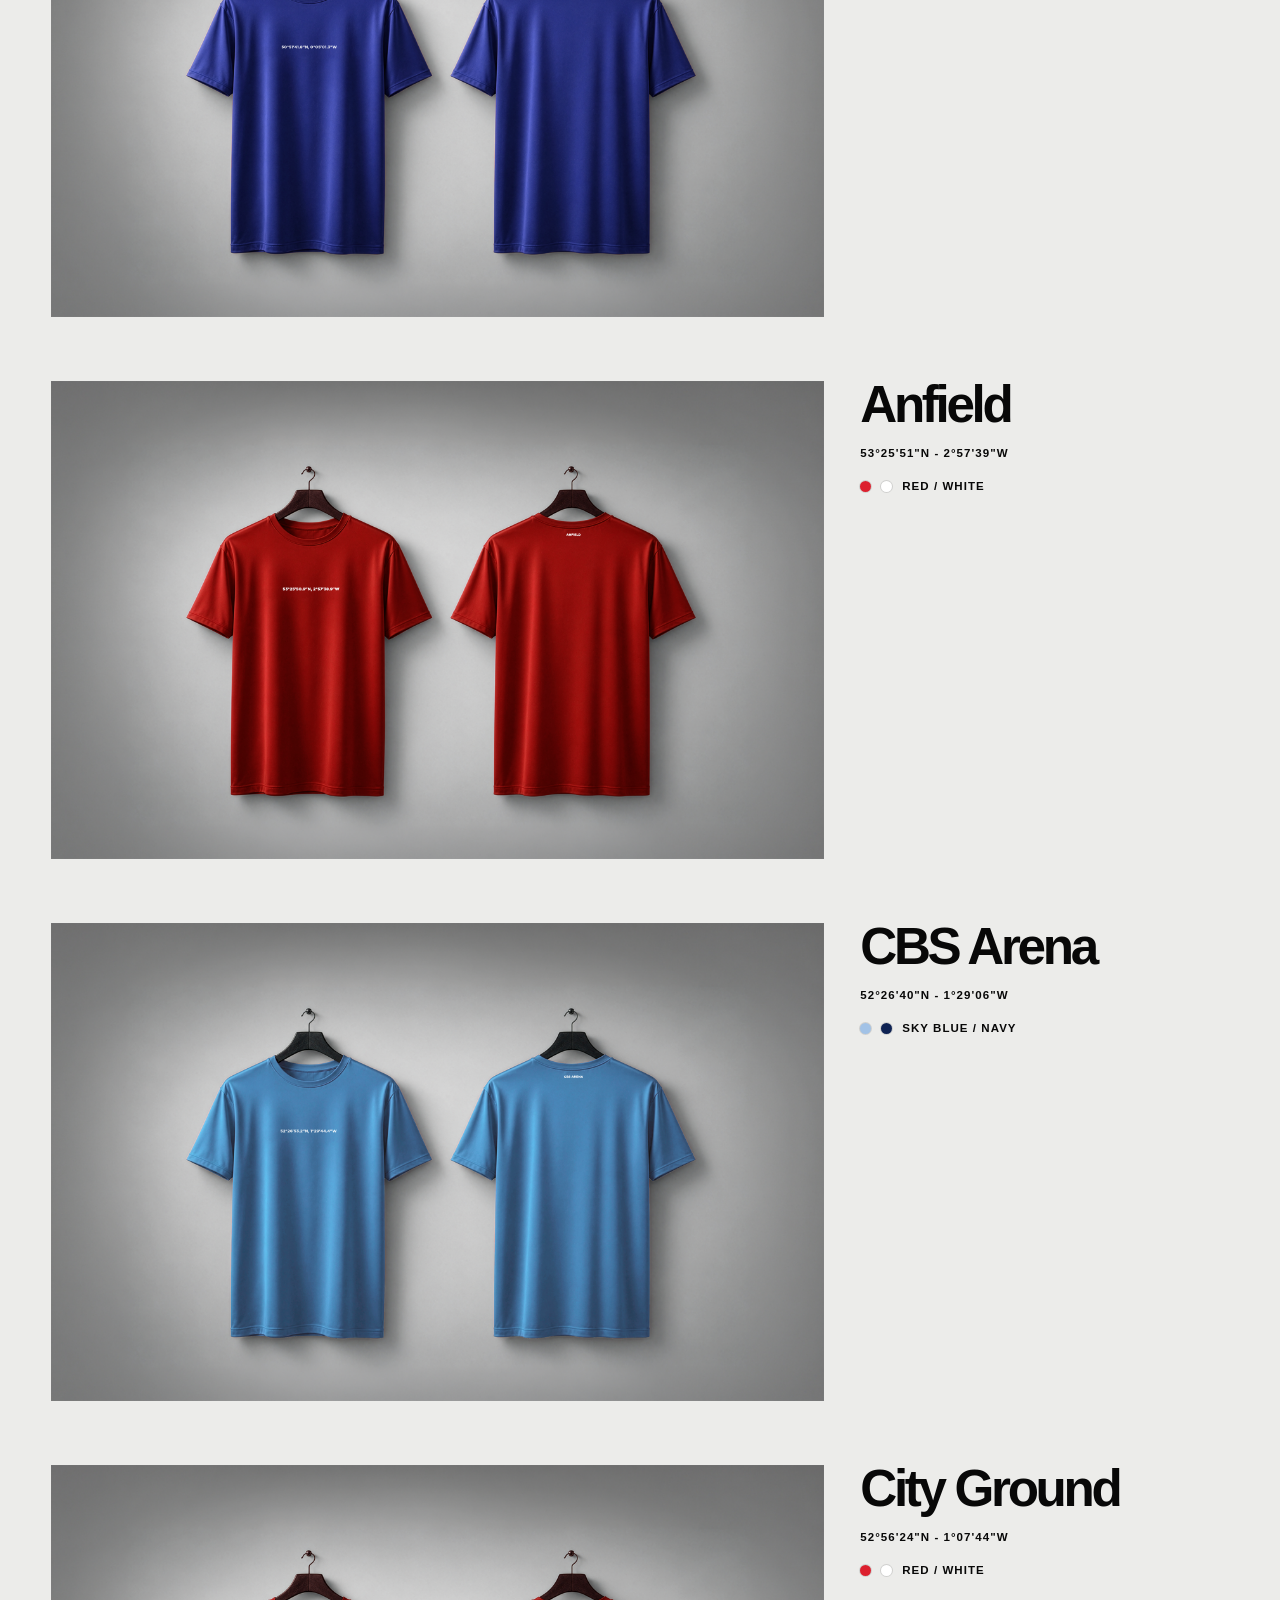
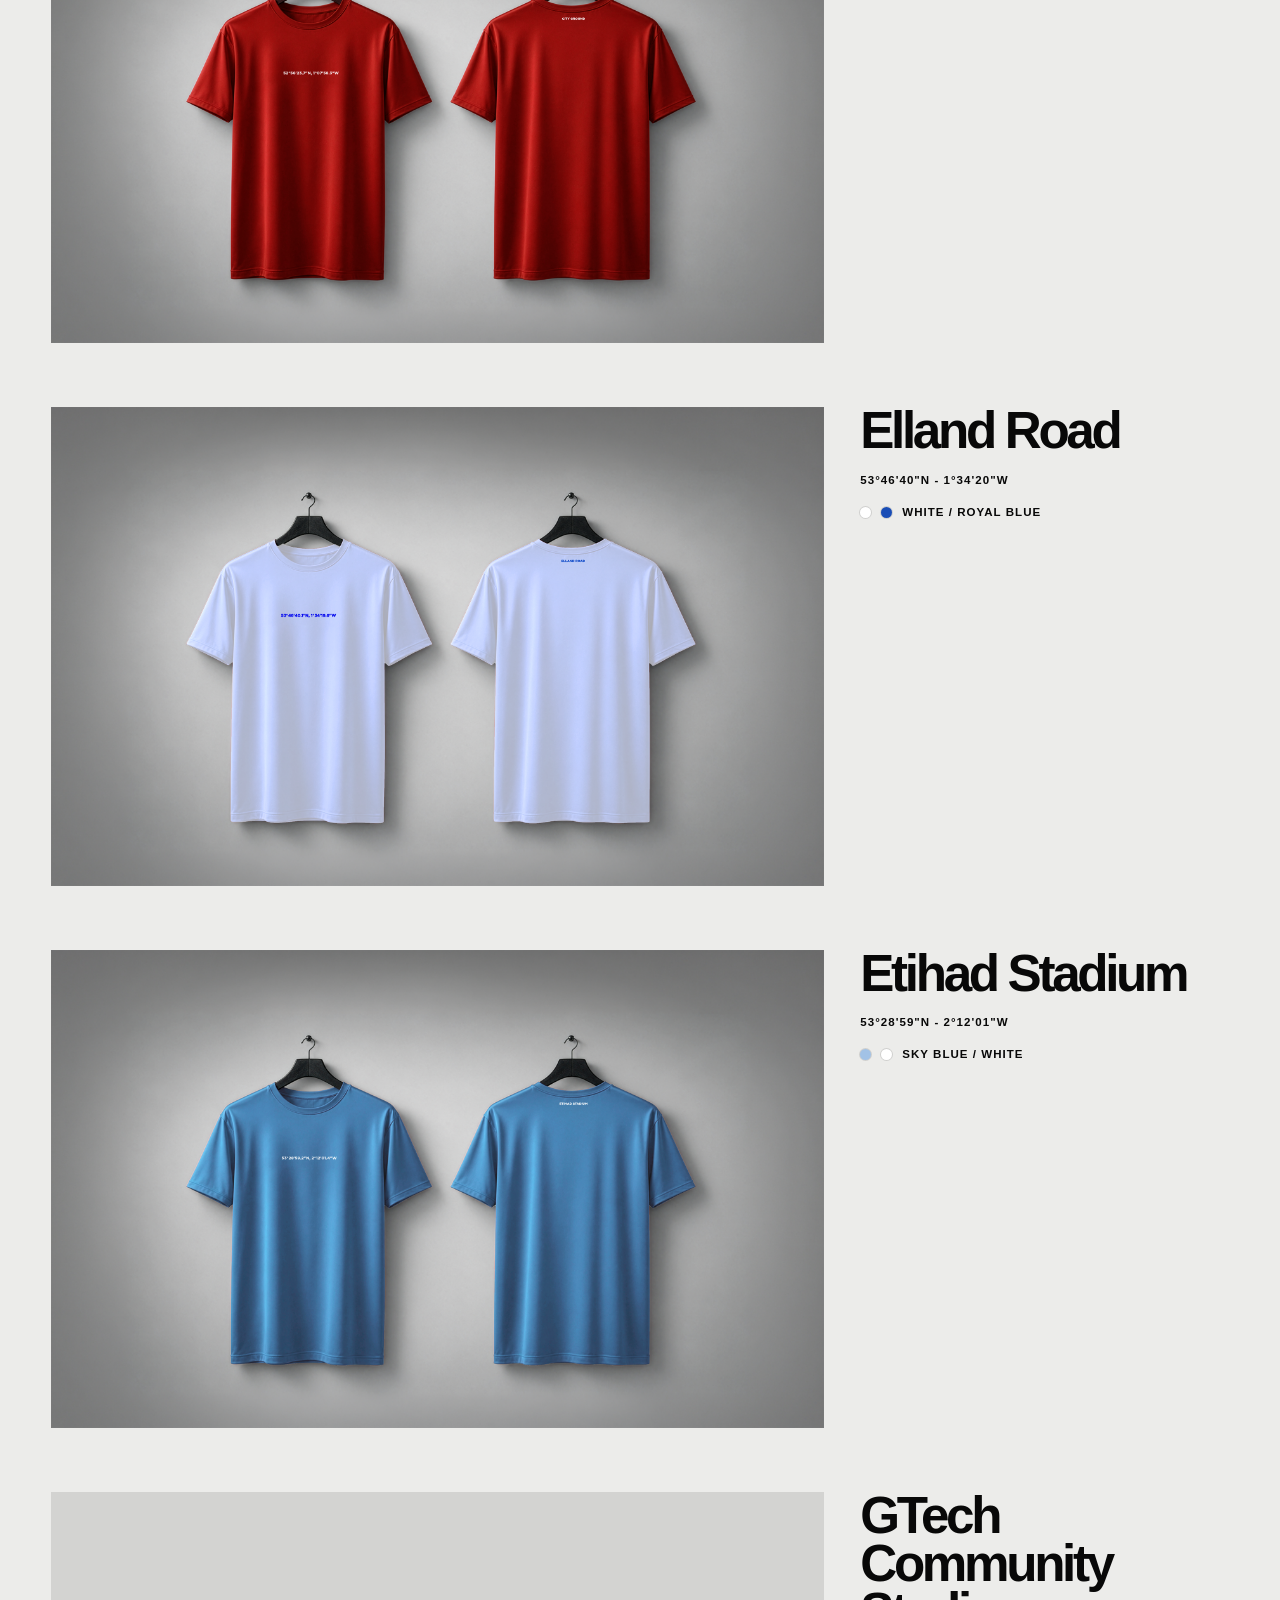
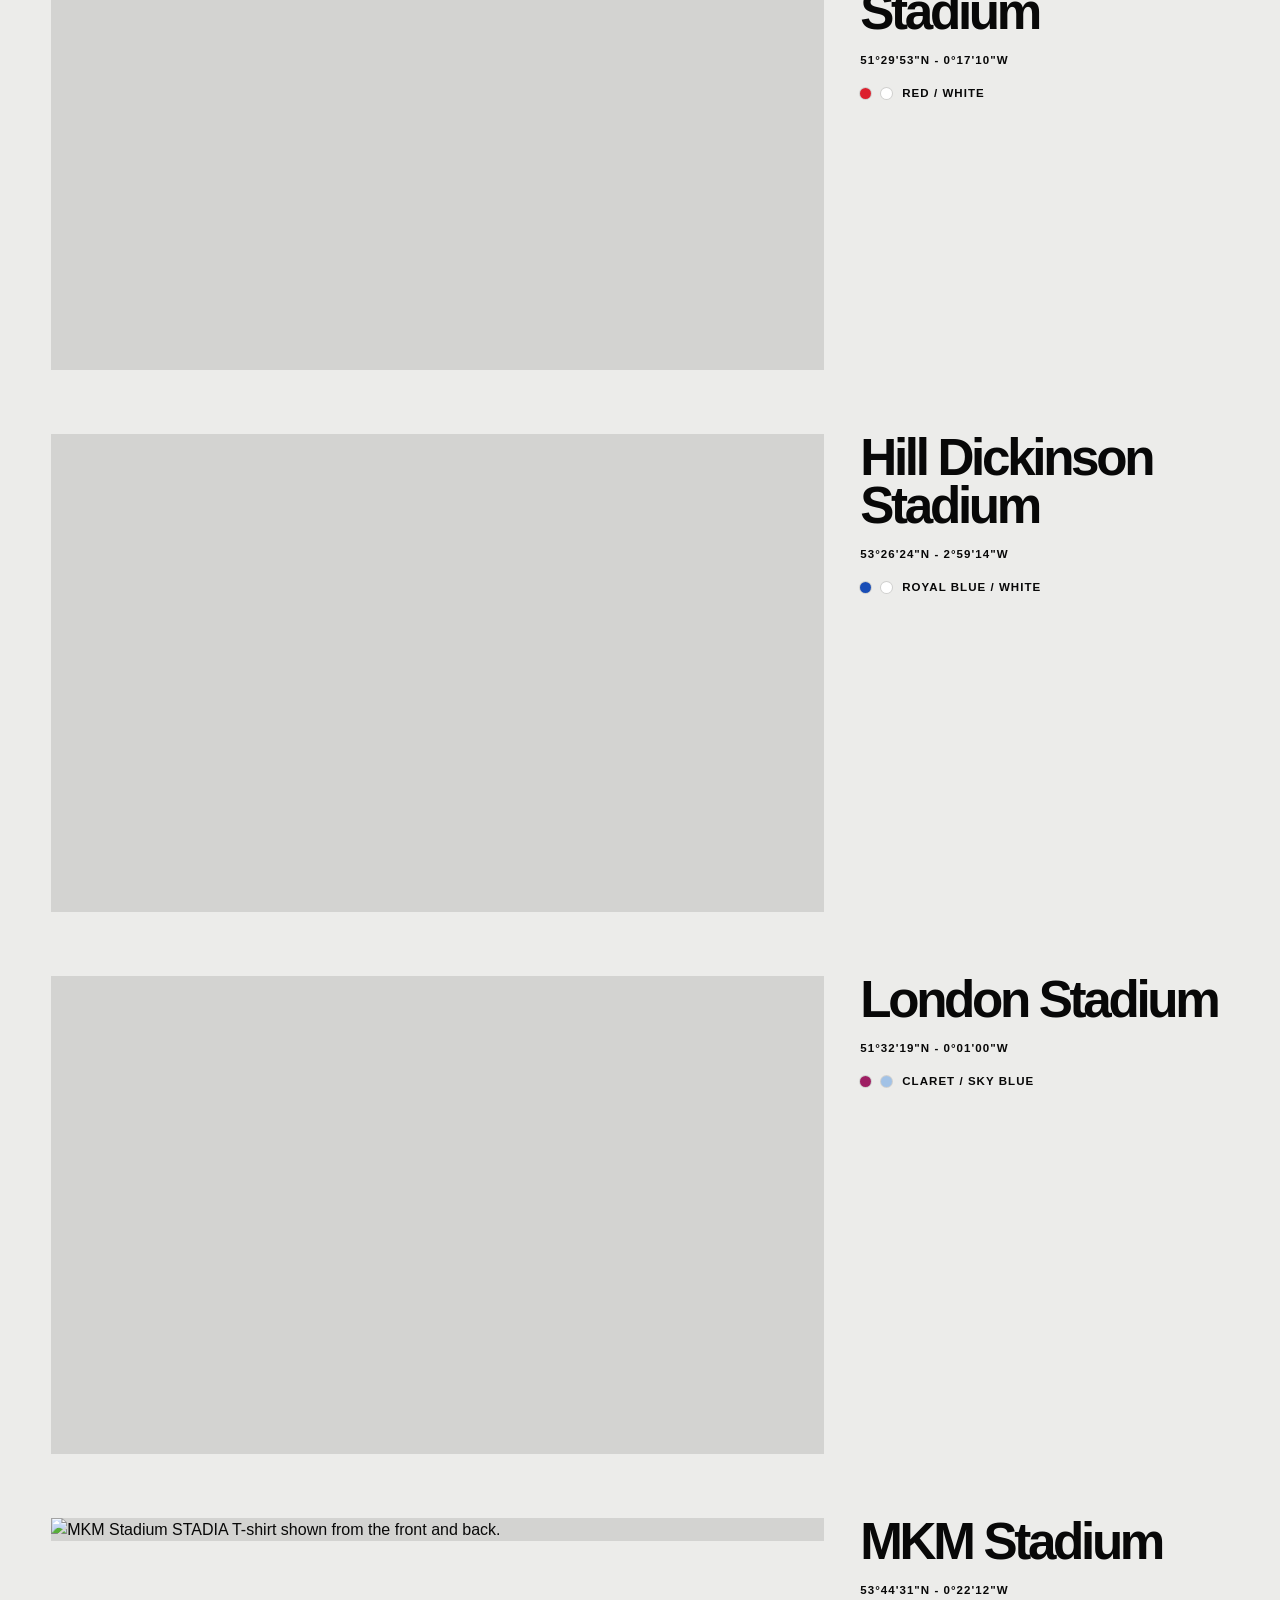
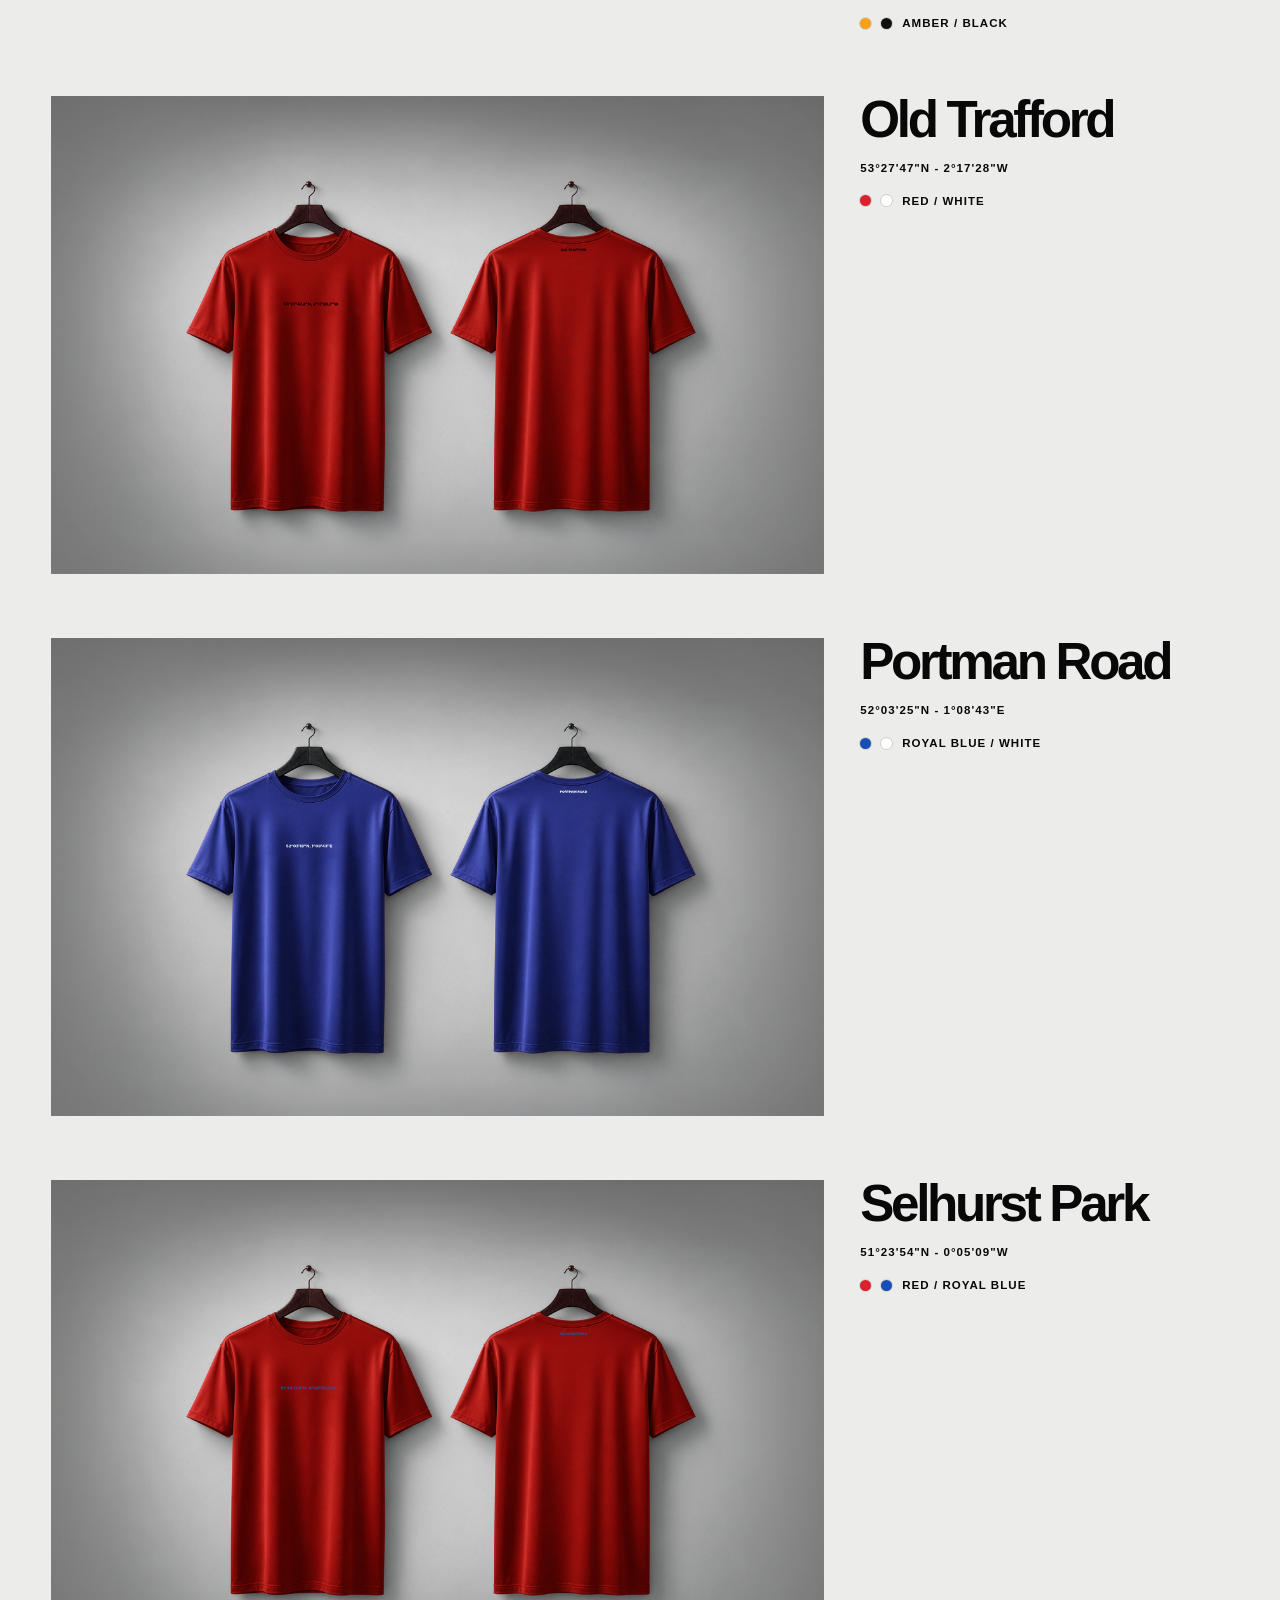
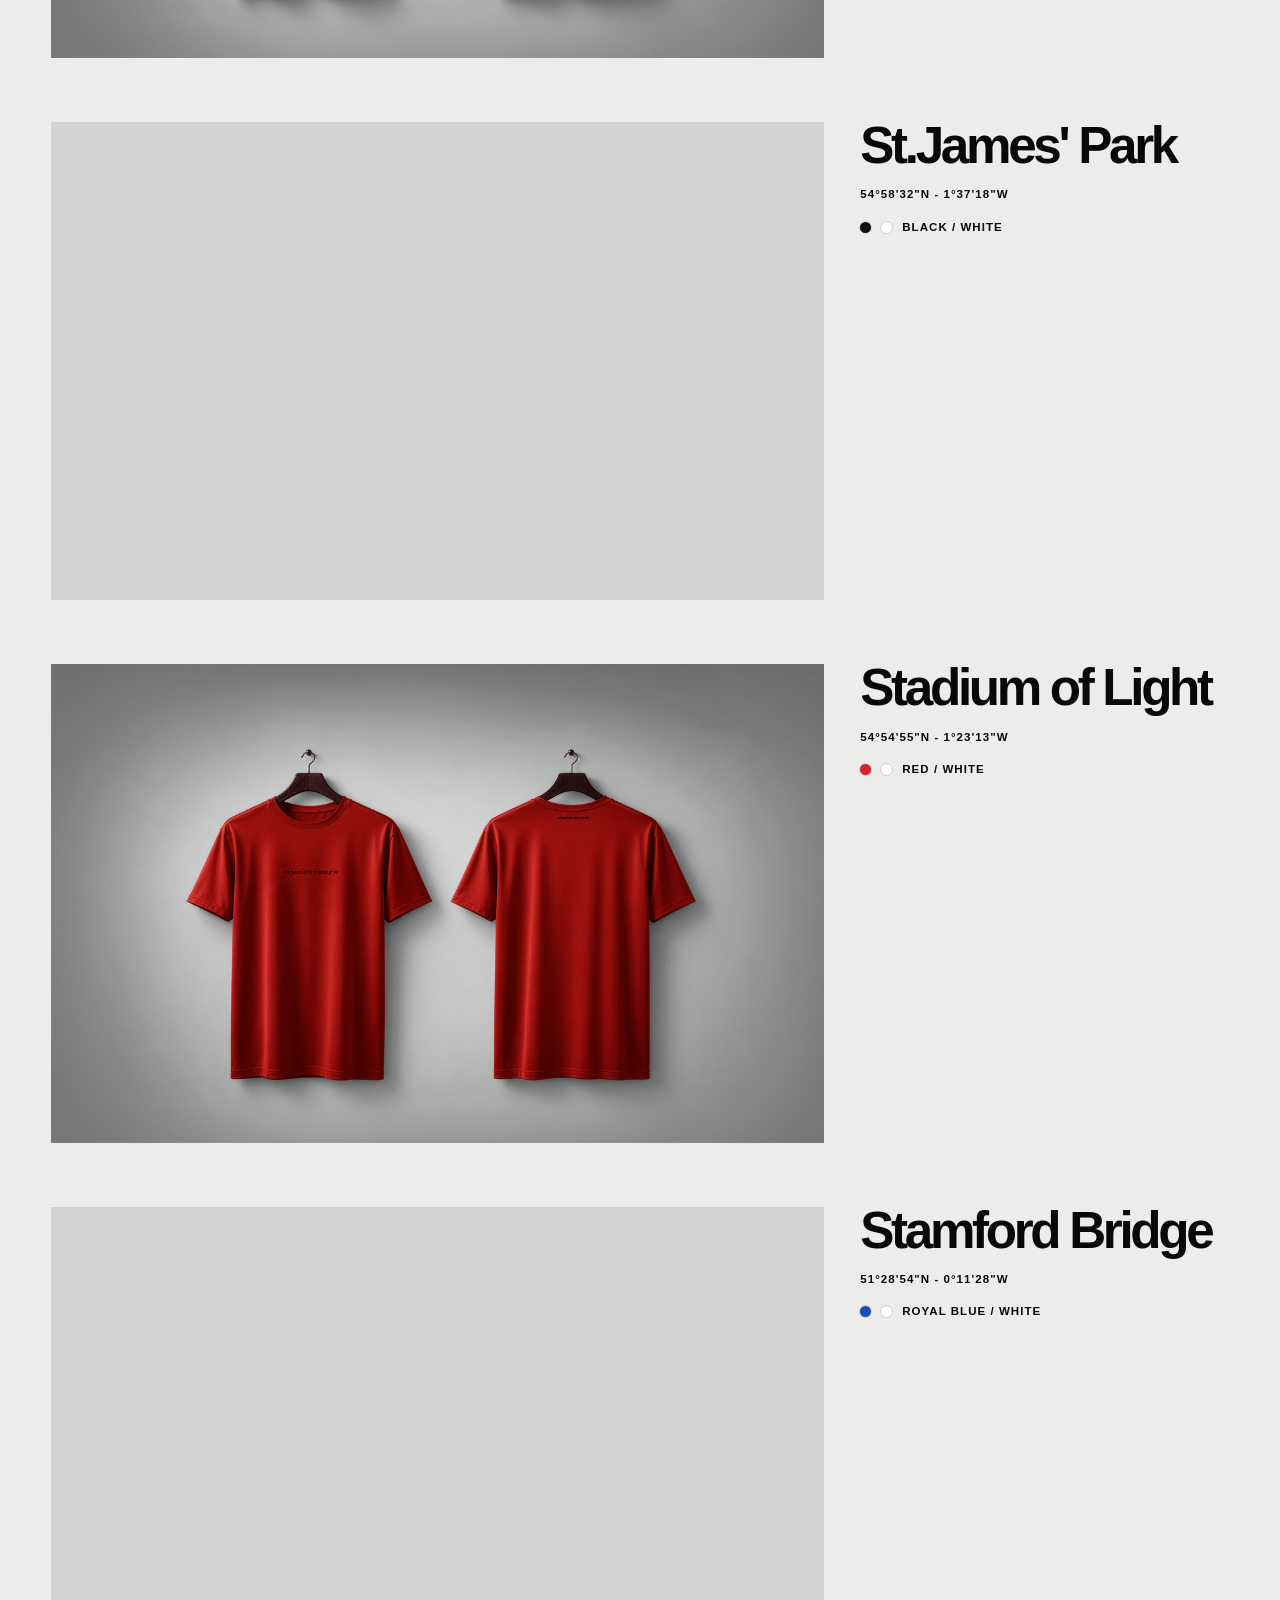
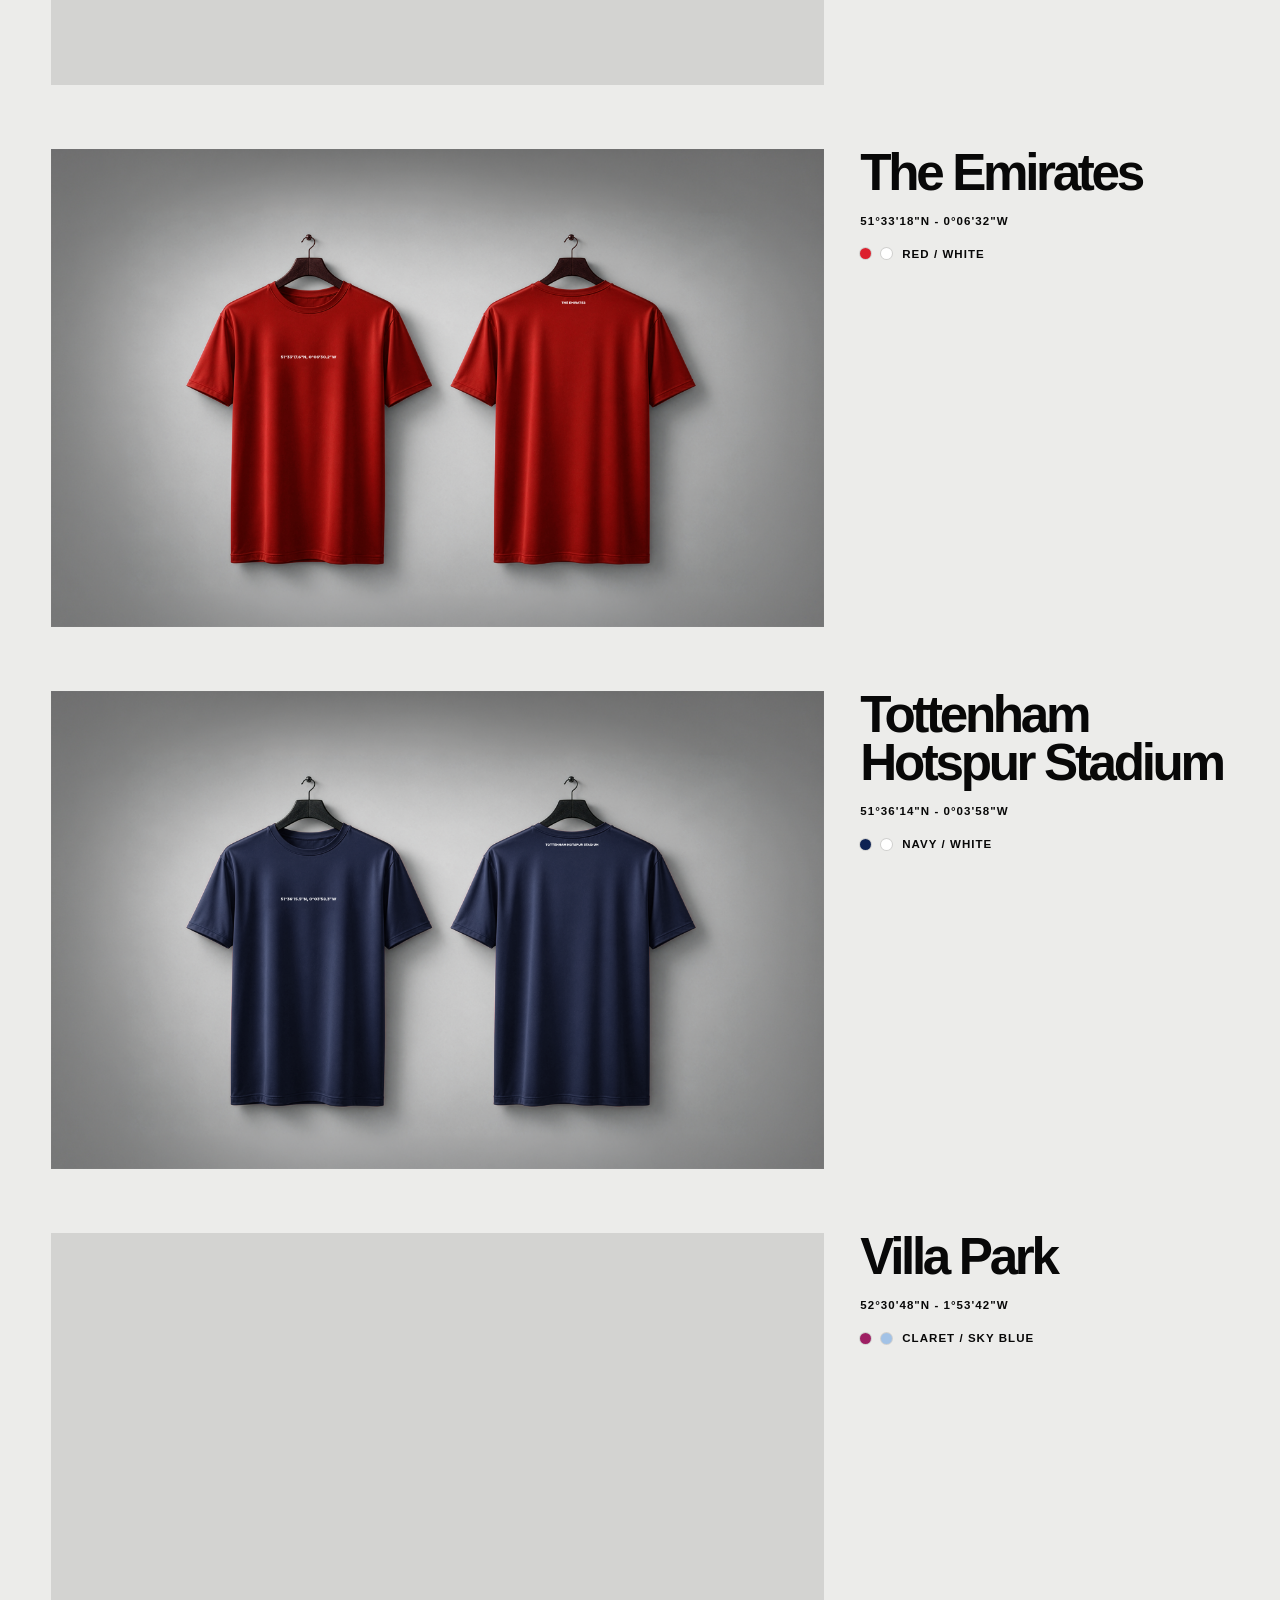
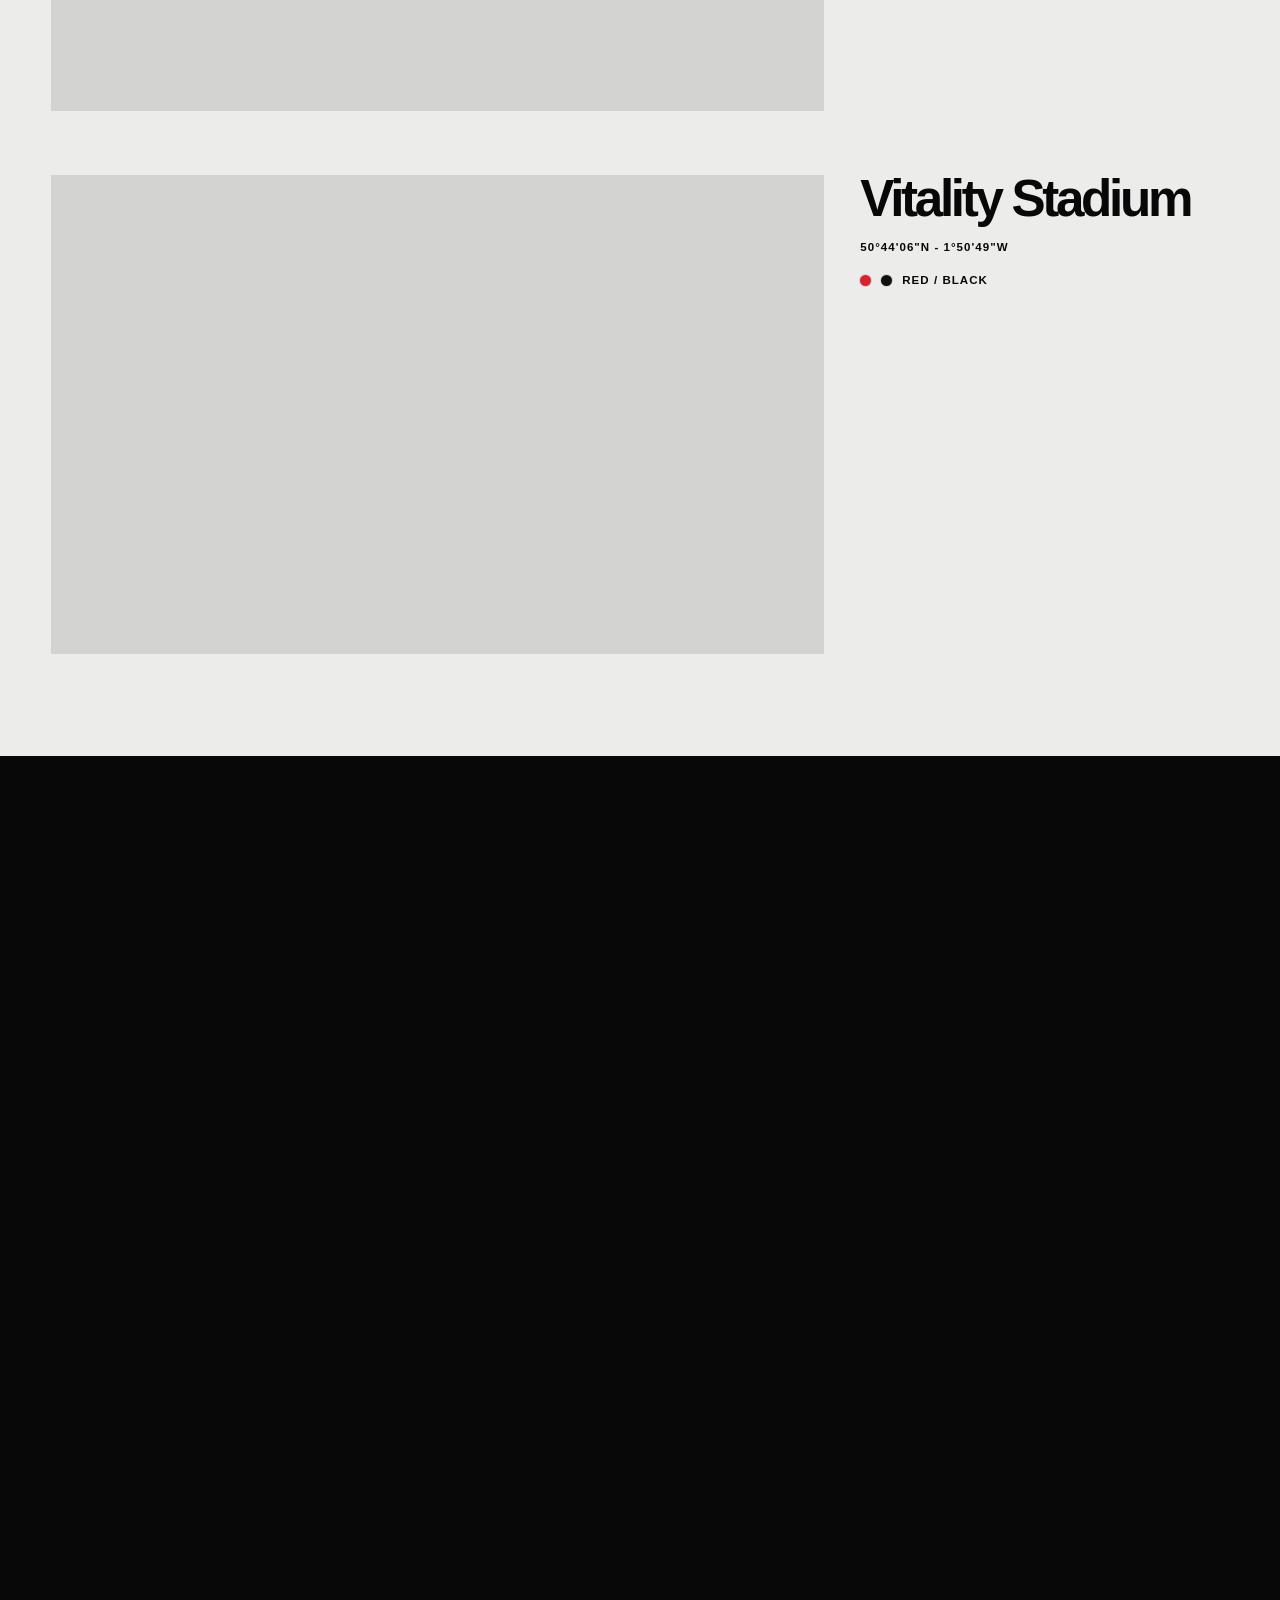
==== commit 96454deb: "coordinates typo" ====
--- a/index.html
+++ b/index.html
@@ -50,7 +50,7 @@
 
   <main id="main-content">
     <section class="hero" id="top" aria-labelledby="hero-title">
-      <div class="hero__domain" data-reveal>CO-ORDINATES OF BELONGING</div>
+      <div class="hero__domain" data-reveal>COORDINATES OF BELONGING</div>
 
       <div class="hero__lockup" data-reveal>
         <h1 id="hero-title">
--- a/styles.css
+++ b/styles.css
@@ -549,8 +549,19 @@
   padding-top: 0.55rem;
 }
 
+.places__lede:not(.places__lede--dark) {
+  color: var(--ink);
+  background: var(--red);
+  padding-top: clamp(84px, 11vw, 160px);
+  padding-bottom: clamp(84px, 11vw, 160px);
+}
+
+.places__lede:not(.places__lede--dark) .degree {
+  color: var(--paper-light);
+}
+
 .places__lede--dark {
-  margin-top: clamp(56px, 7vw, 112px);
+  margin-top: 0;
   padding-top: clamp(84px, 11vw, 160px);
   padding-bottom: clamp(84px, 11vw, 160px);
   color: var(--paper-light);
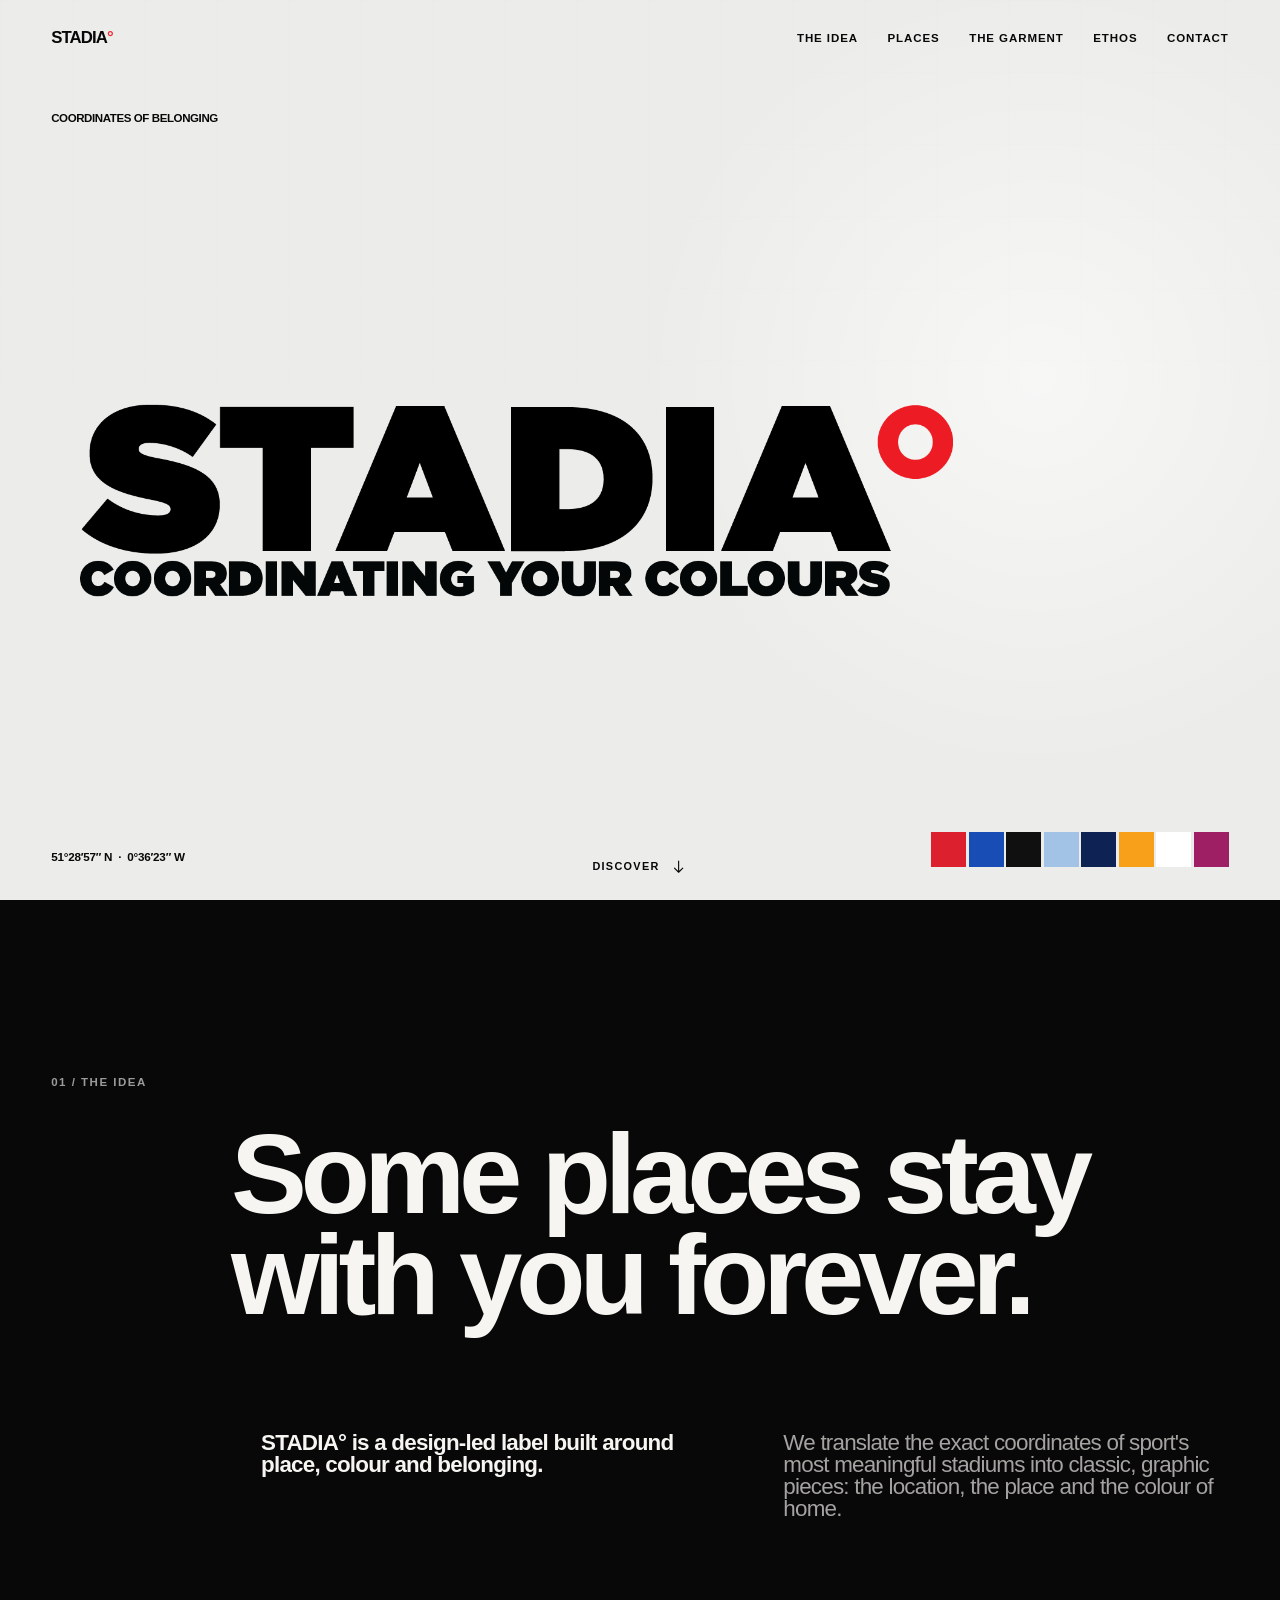
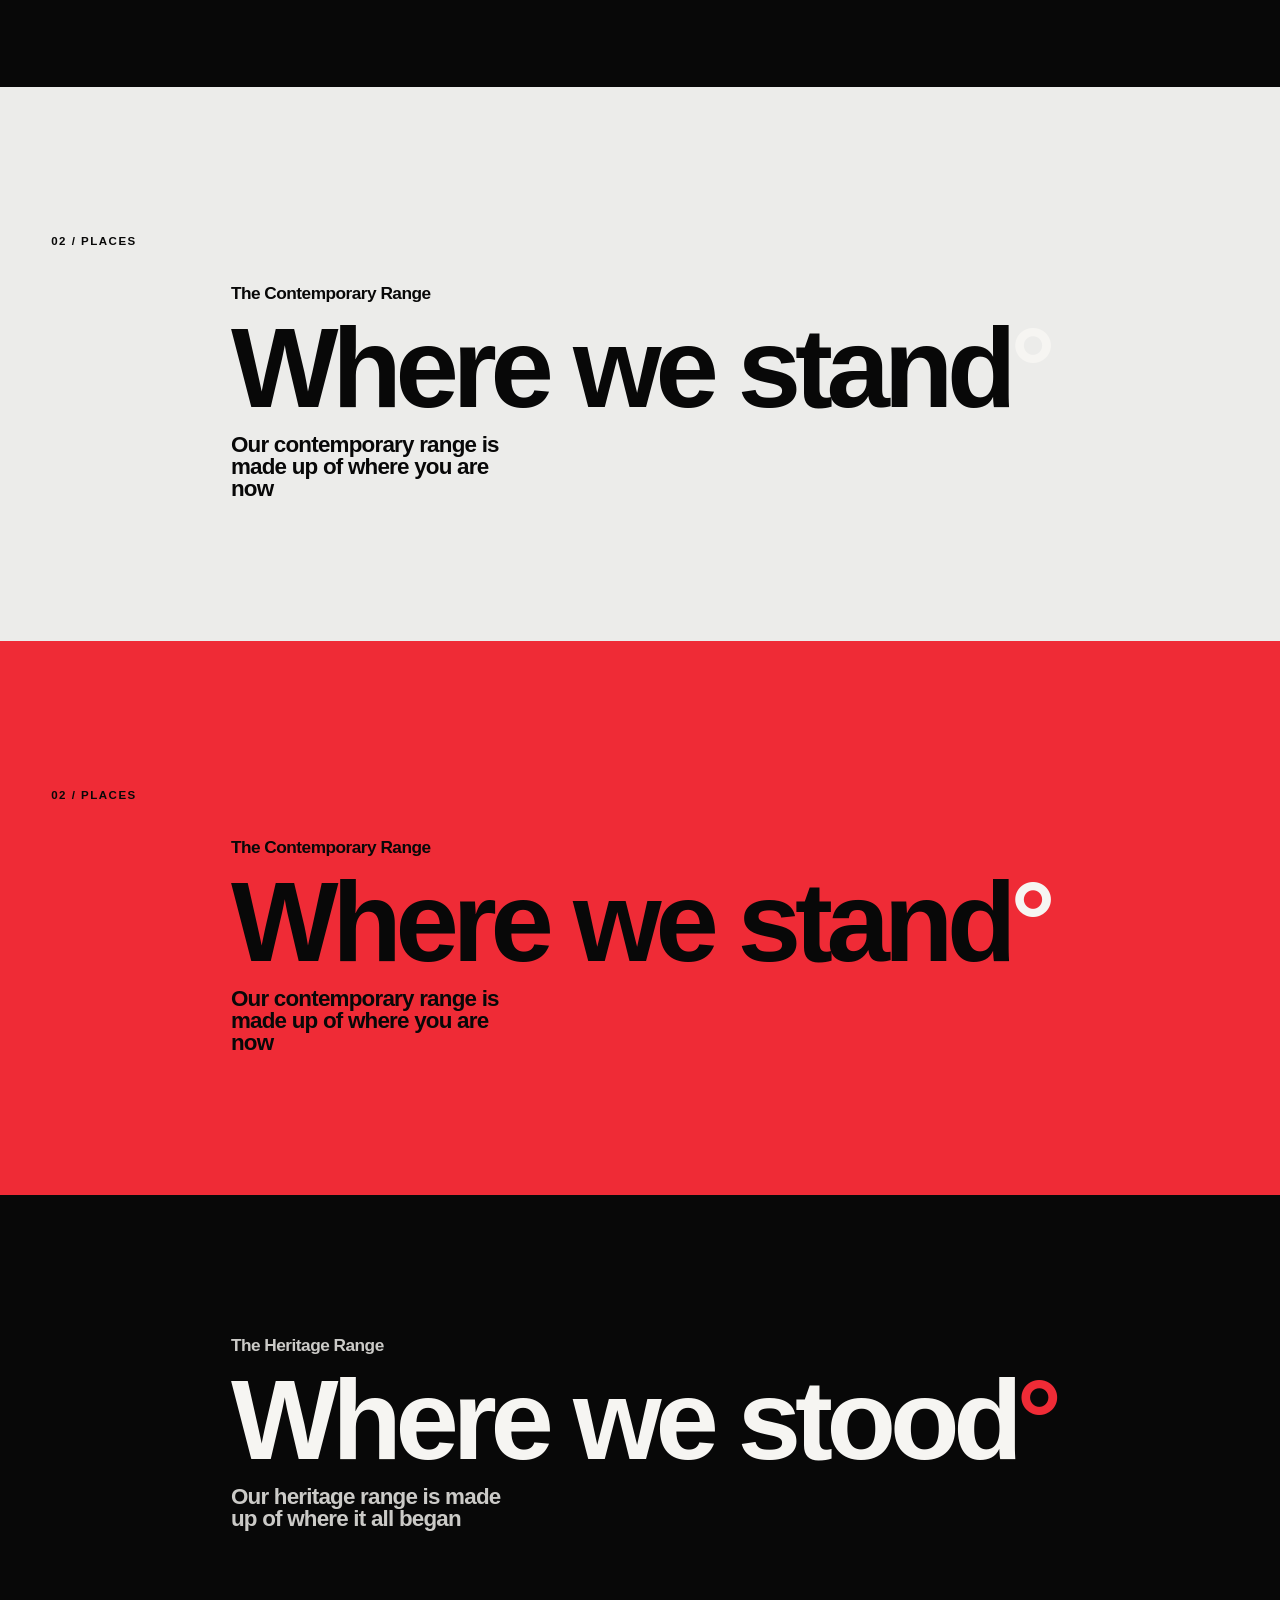
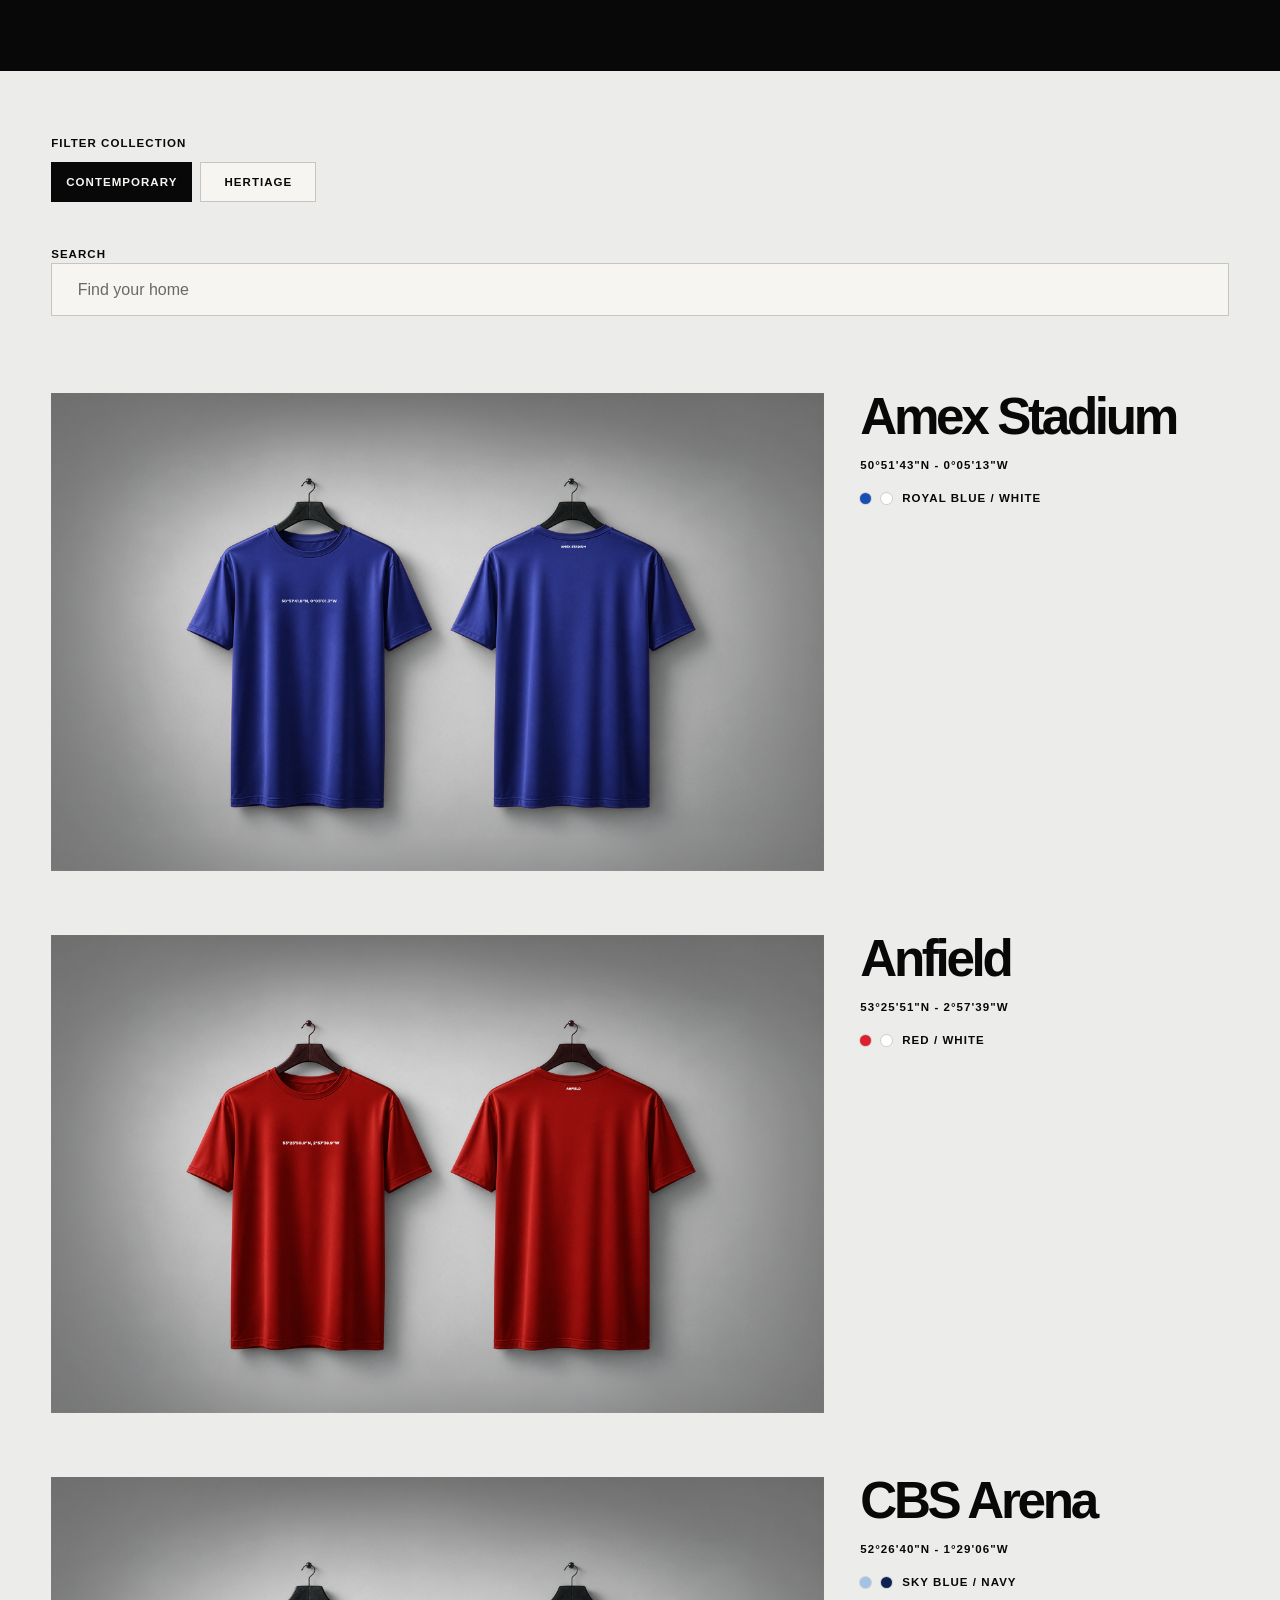
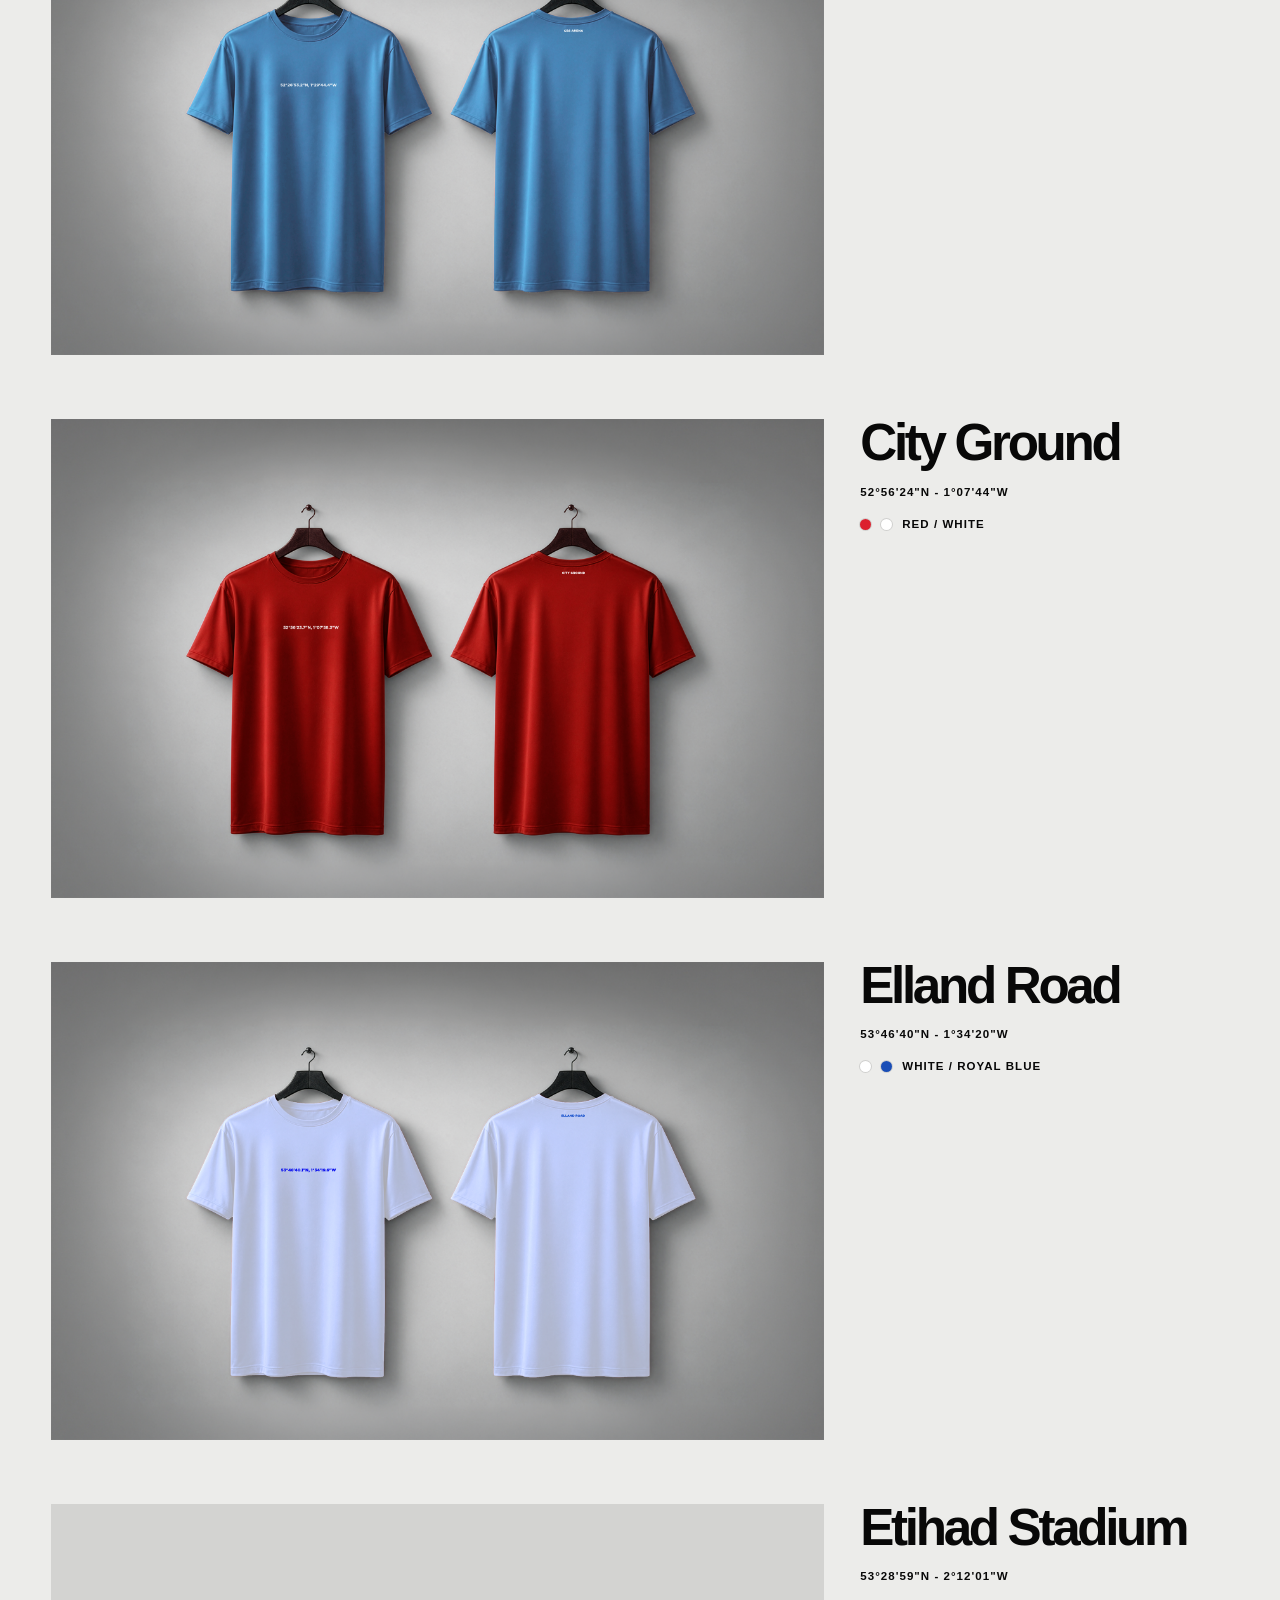
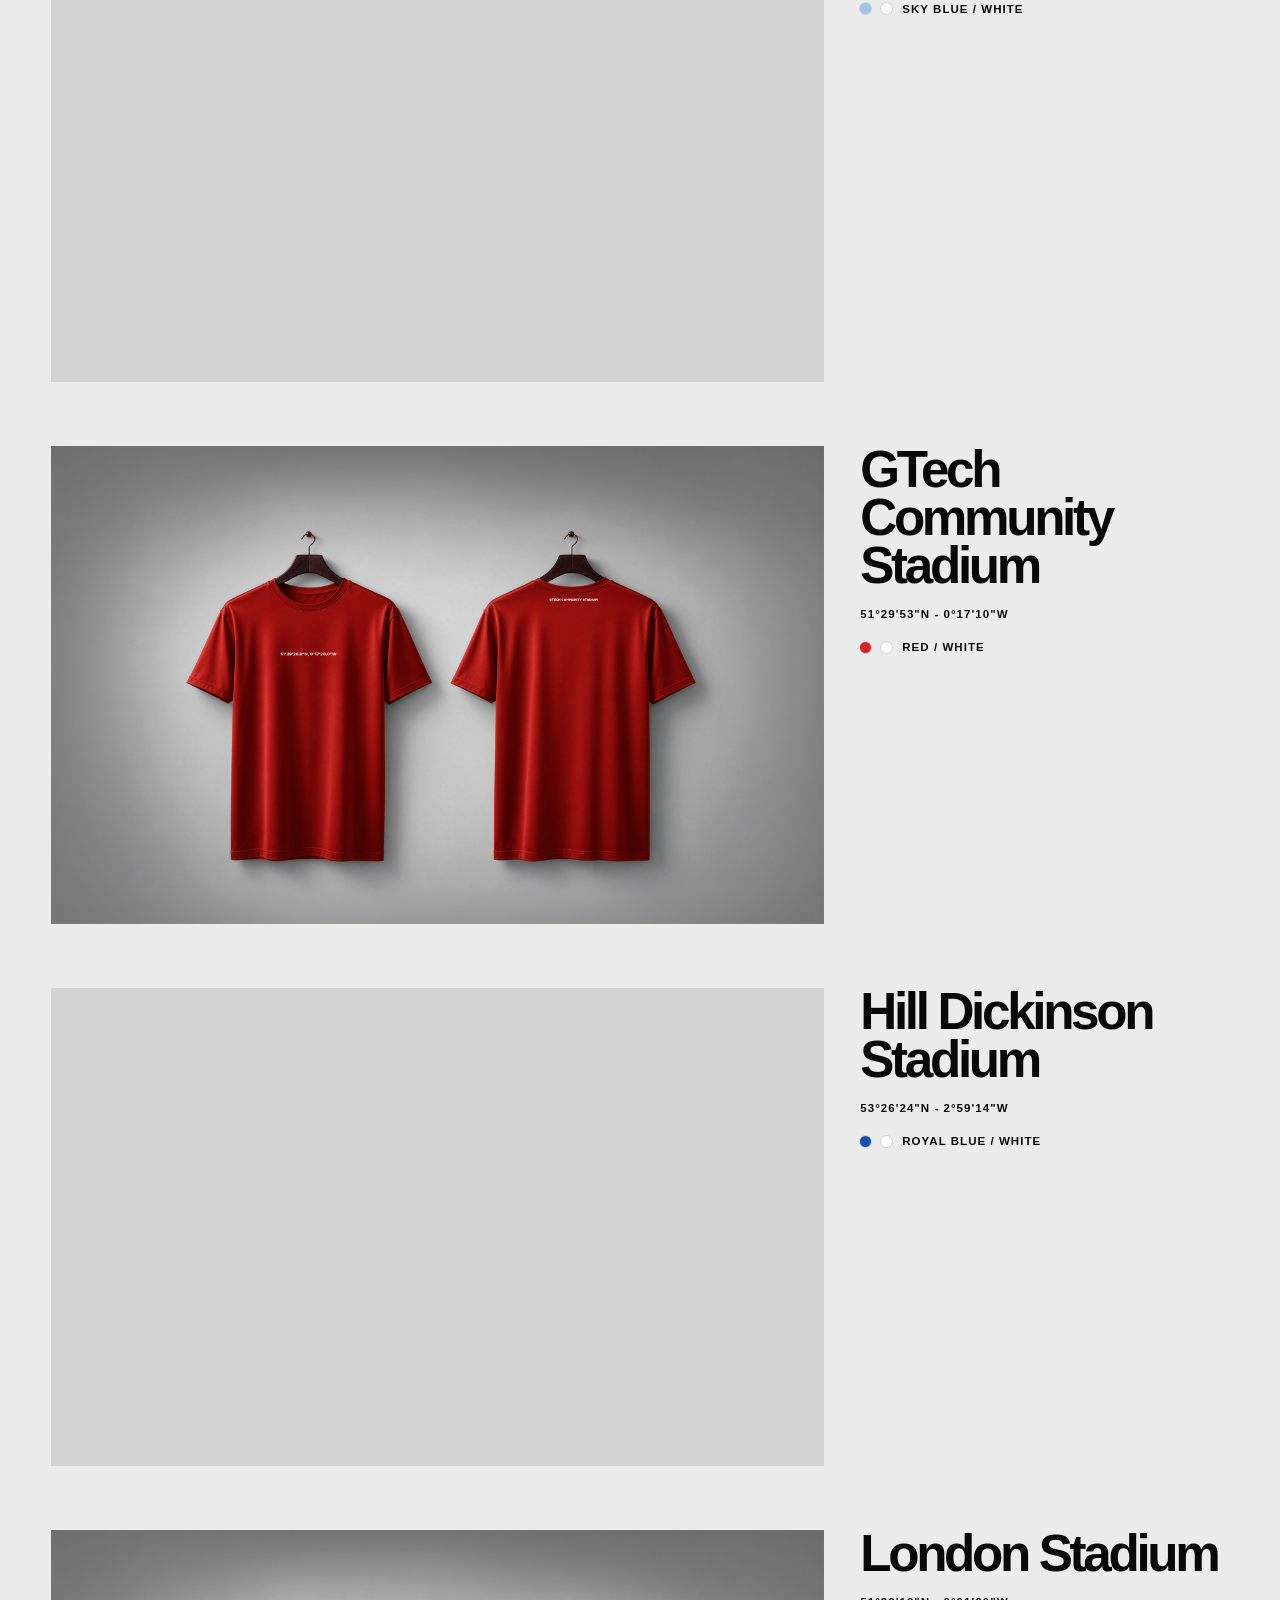
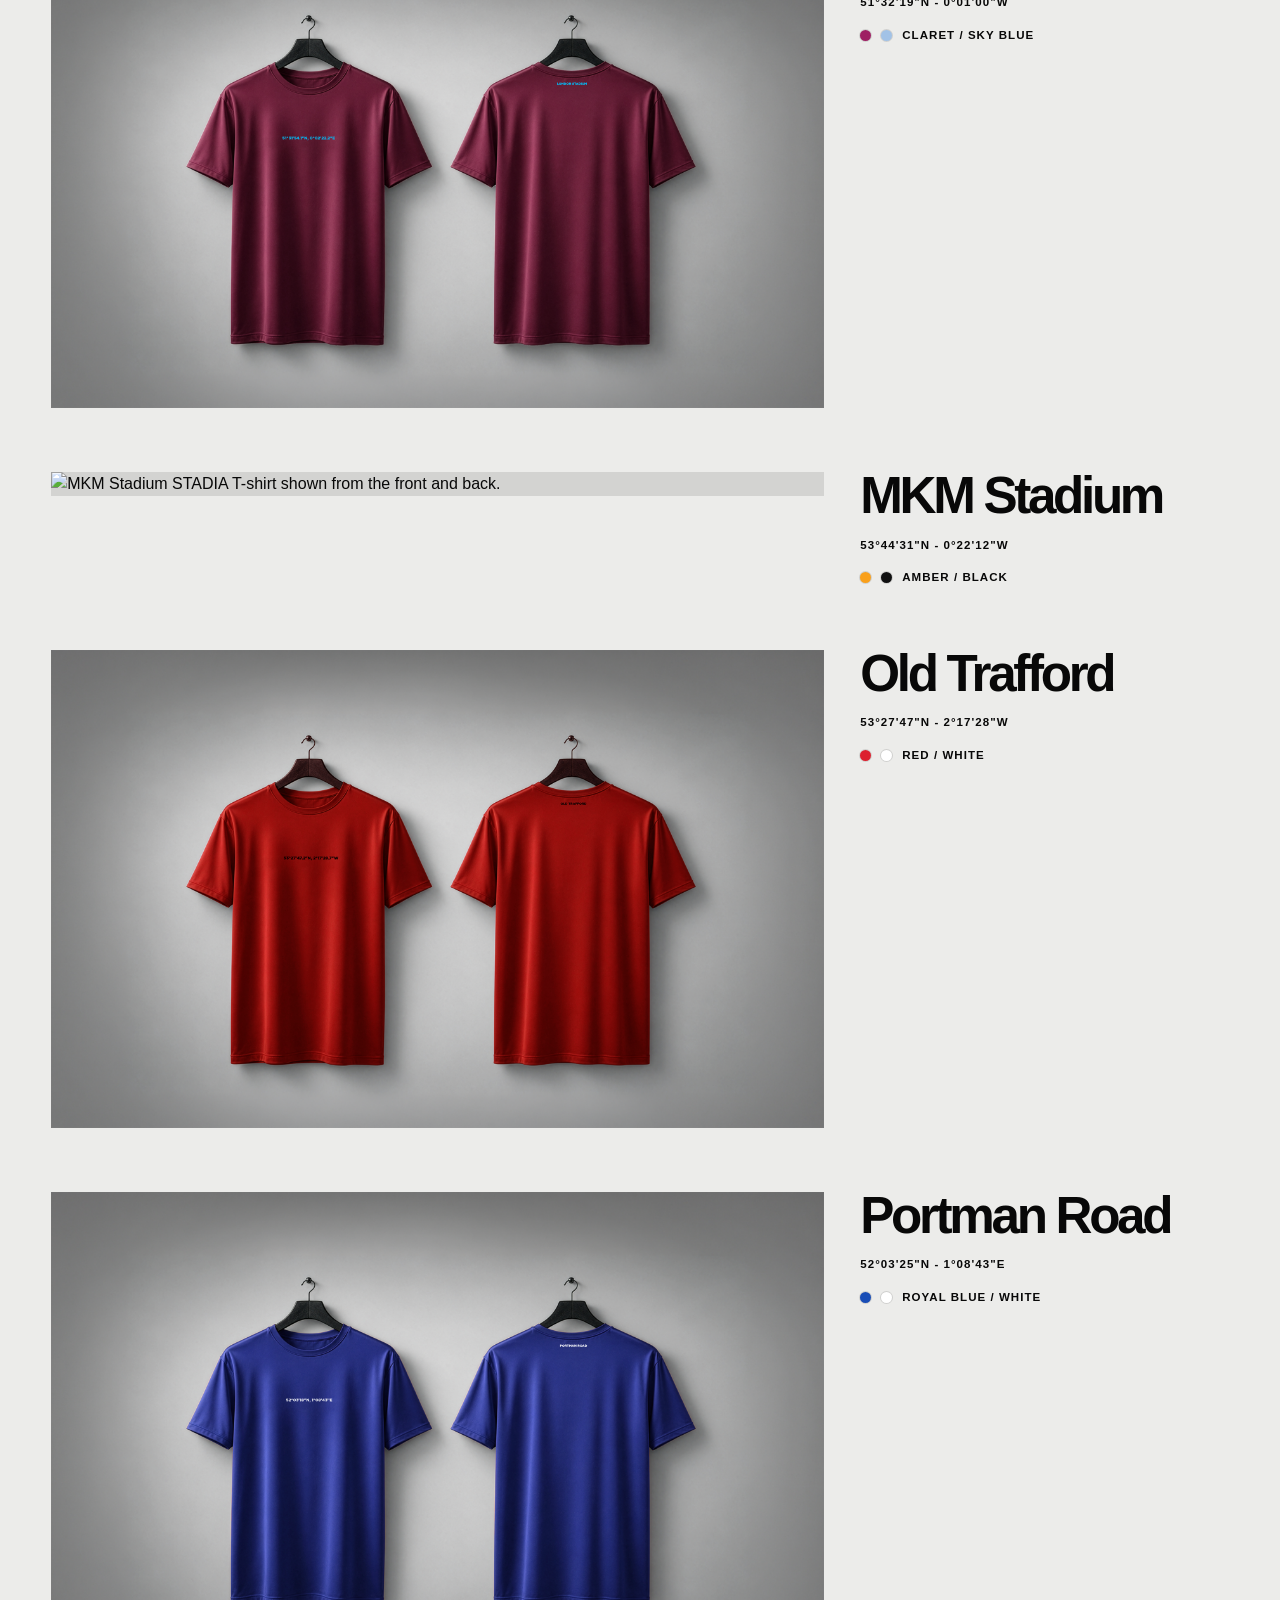
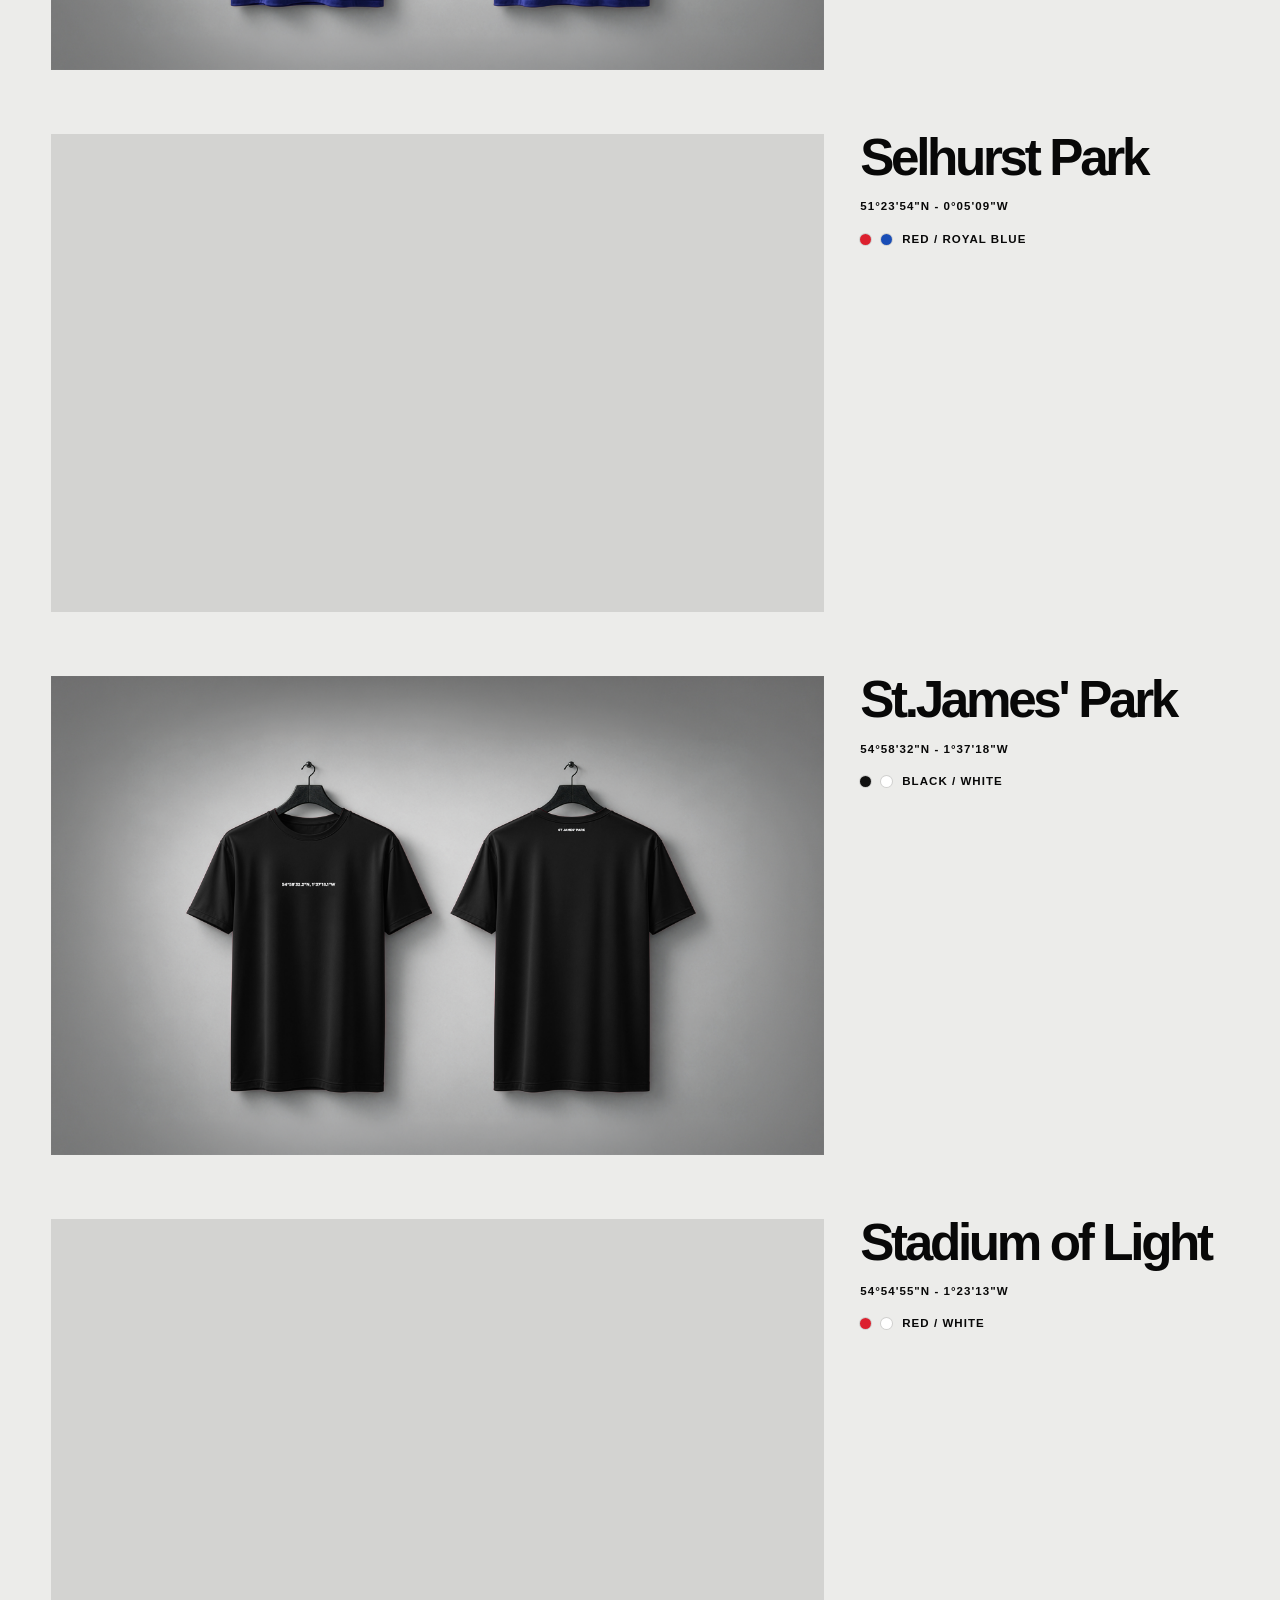
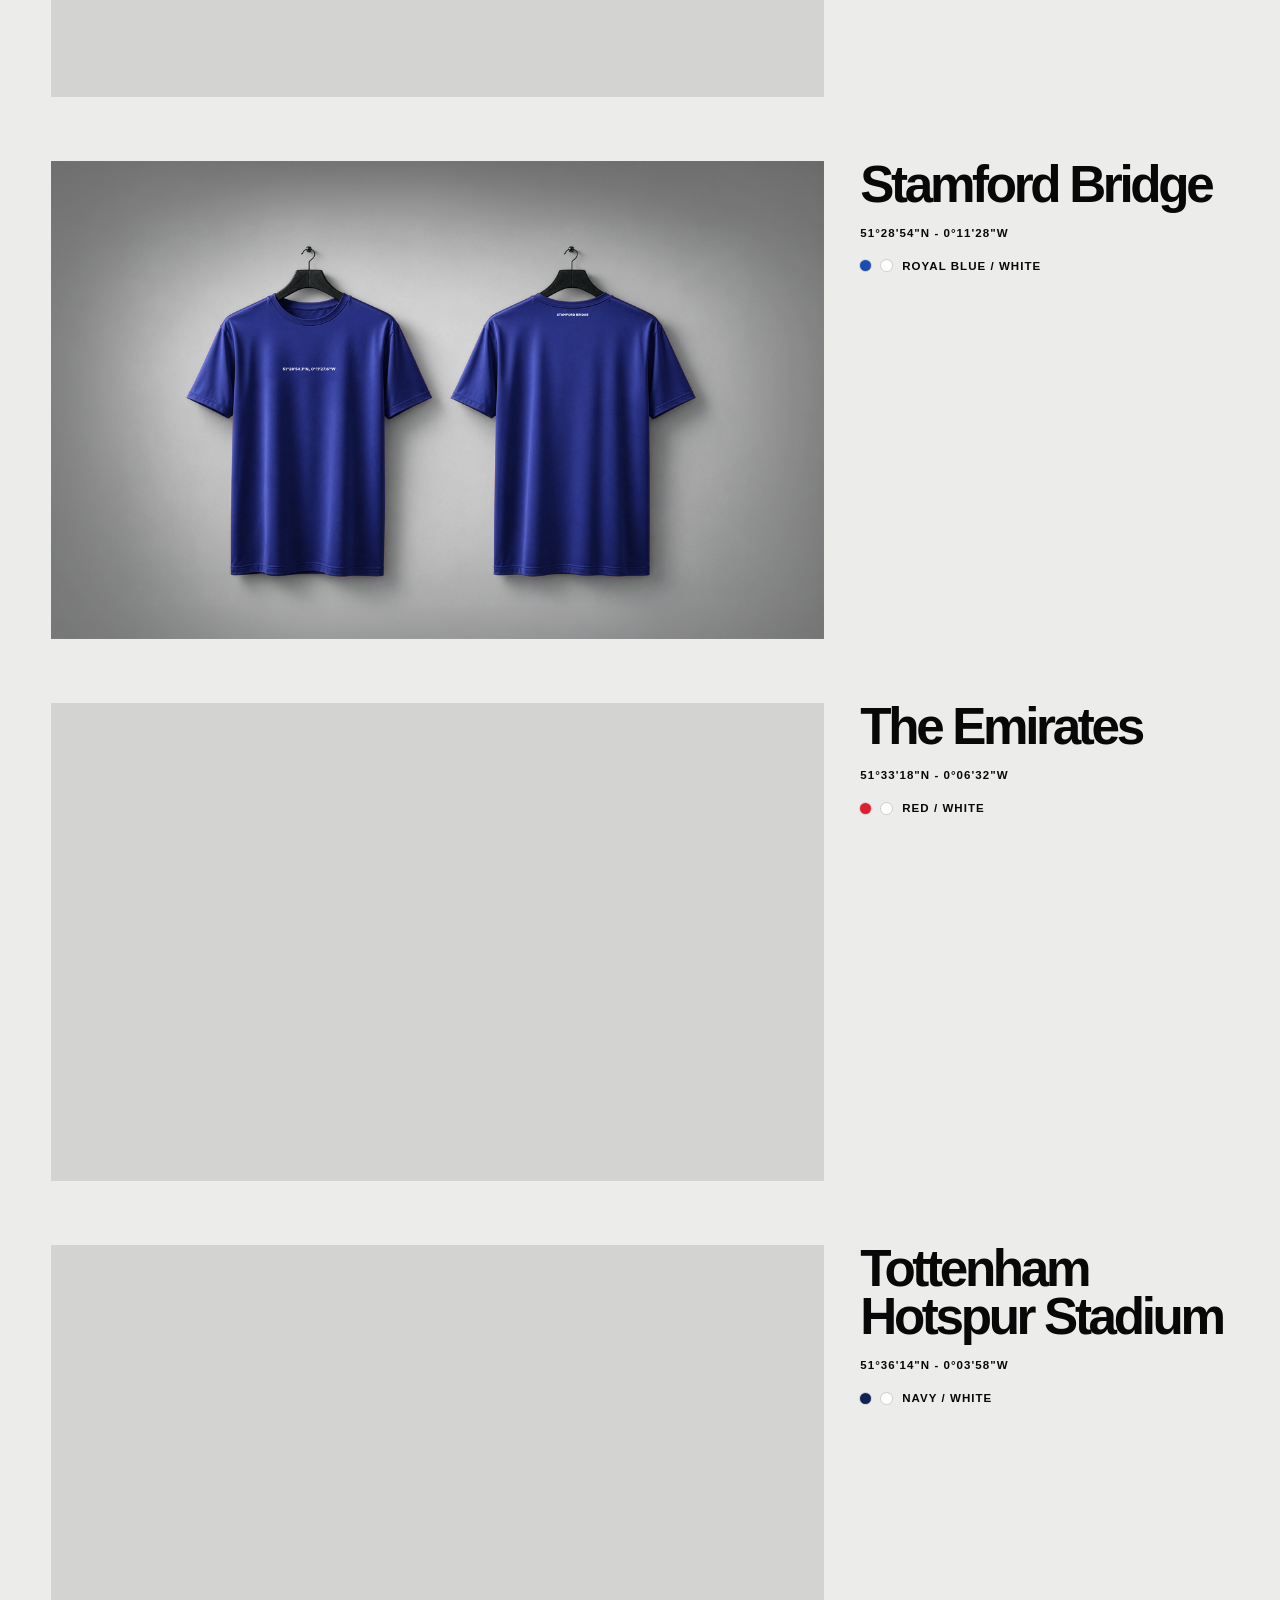
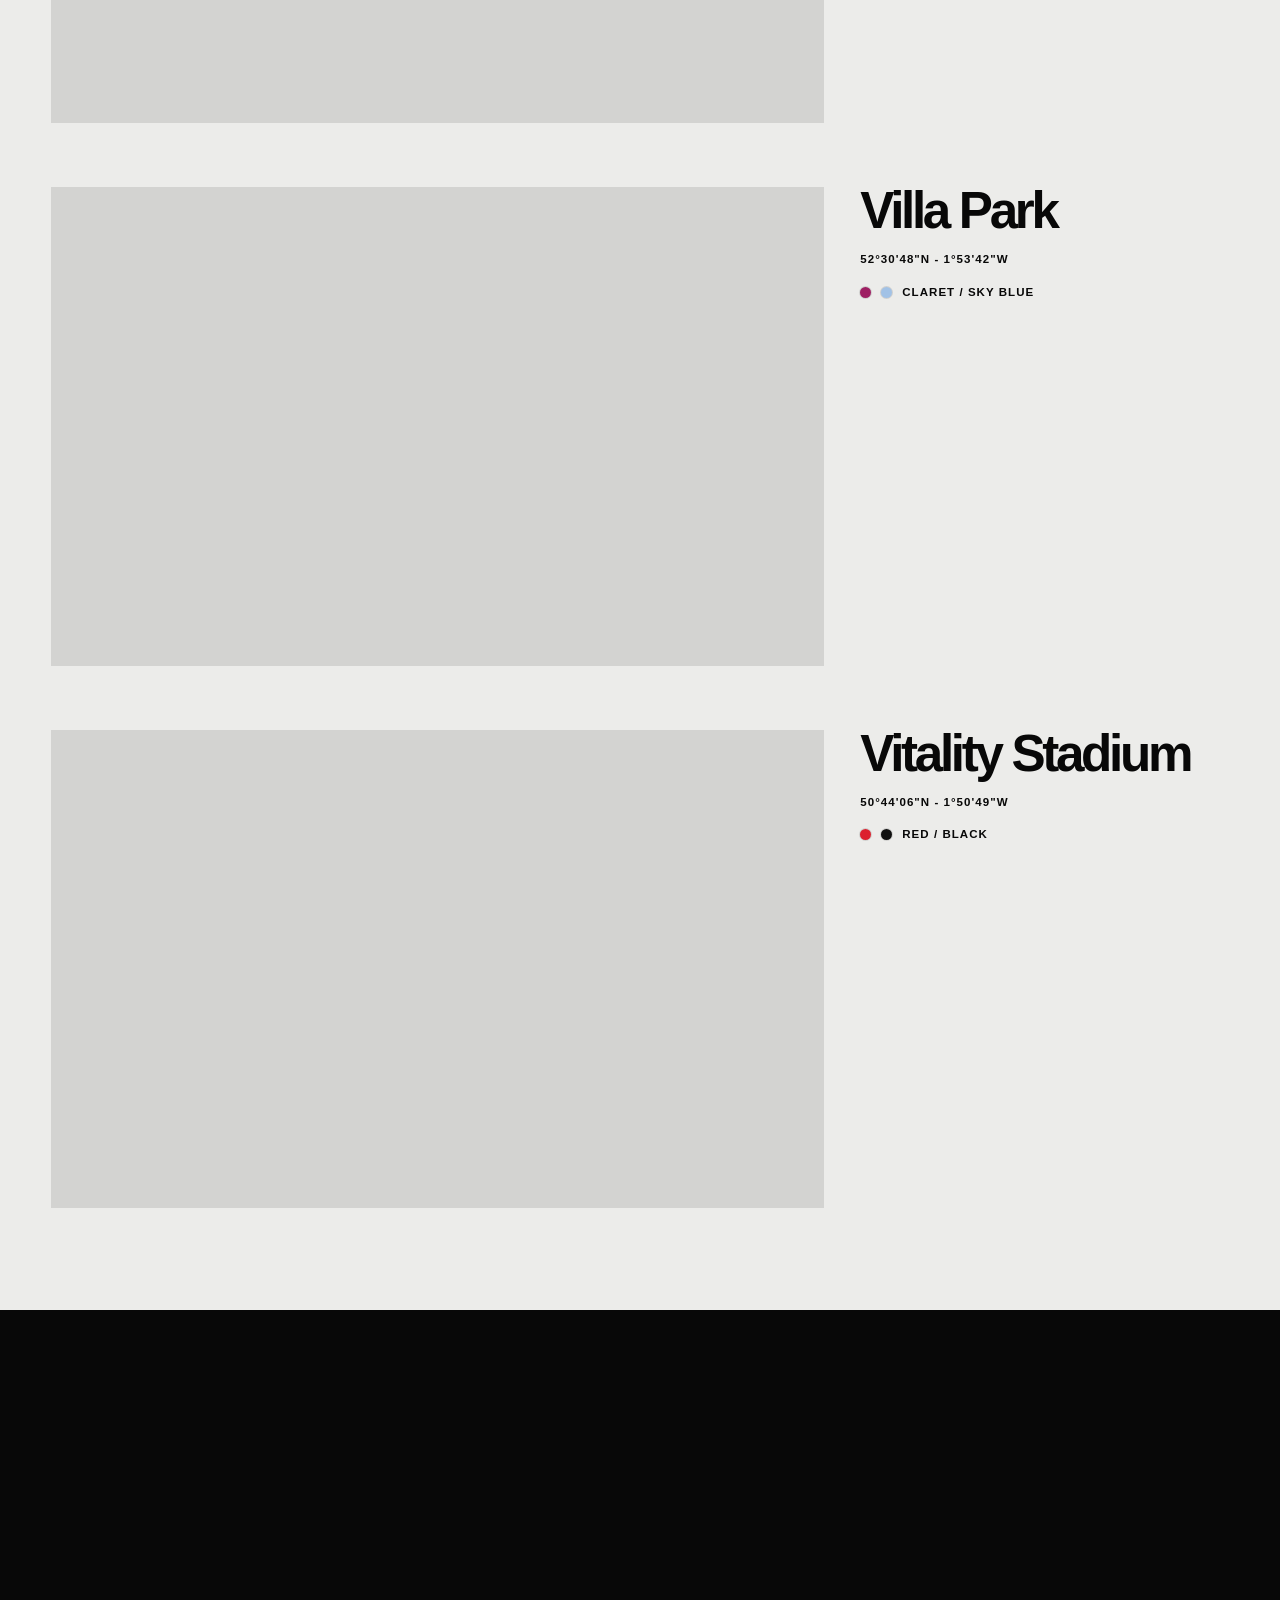
==== commit e1dd0773: "updated logo and red/black bands" ====
--- a/index.html
+++ b/index.html
@@ -54,7 +54,7 @@
 
       <div class="hero__lockup" data-reveal>
         <h1 id="hero-title">
-          <img src="assets/Stadia° logo&lockup.png" alt="STADIA° logo and lockup" decoding="async" loading="eager">
+          <img src="assets/Stadia° logo&lockup_Logo and lockup.png" alt="STADIA° logo and lockup" decoding="async" loading="eager">
         </h1>
       </div>
 
@@ -100,13 +100,26 @@
         </div>
       </div>
 
-      <div class="section-shell places__lede places__lede--dark">
-        <div class="places__heading" data-reveal>
-          <p class="places__eyebrow">The Heritage Range</p>
-          <h2 class="display-heading">Where we stood<span class="degree">°</span></h2>
-          <p class="places__heading-copy">Our heritage range is made up of where it all began</p>
-        </div>
-      </div>
+        <div class="places__band places__band--red">
+          <div class="section-shell places__lede">
+            <p class="section-label" data-reveal>02 / PLACES</p>
+            <div class="places__heading" data-reveal>
+              <p class="places__eyebrow">The Contemporary Range</p>
+              <h2 id="places-title" class="display-heading">Where we stand<span class="degree">°</span></h2>
+              <p class="places__heading-copy">Our contemporary range is made up of where you are now</p>
+            </div>
+        </div>
+      </div>
+
+        <div class="places__band places__band--dark">
+          <div class="section-shell places__lede places__lede--dark">
+            <div class="places__heading" data-reveal>
+              <p class="places__eyebrow">The Heritage Range</p>
+              <h2 class="display-heading">Where we stood<span class="degree">°</span></h2>
+              <p class="places__heading-copy">Our heritage range is made up of where it all began</p>
+            </div>
+          </div>
+        </div>
 
       <div class="section-shell places__intro">
         <div class="places__controls" data-places-controls>
--- a/styles.css
+++ b/styles.css
@@ -536,6 +536,14 @@
   background: var(--paper);
 }
 
+.places__band--red {
+  background: var(--red);
+}
+
+.places__band--dark {
+  background: var(--ink);
+}
+
 .places__lede {
   display: grid;
   padding-top: var(--section-space);
@@ -551,7 +559,6 @@
 
 .places__lede:not(.places__lede--dark) {
   color: var(--ink);
-  background: var(--red);
   padding-top: clamp(84px, 11vw, 160px);
   padding-bottom: clamp(84px, 11vw, 160px);
 }
@@ -565,7 +572,6 @@
   padding-top: clamp(84px, 11vw, 160px);
   padding-bottom: clamp(84px, 11vw, 160px);
   color: var(--paper-light);
-  background: var(--ink);
 }
 
 .places__lede--dark .places__eyebrow,
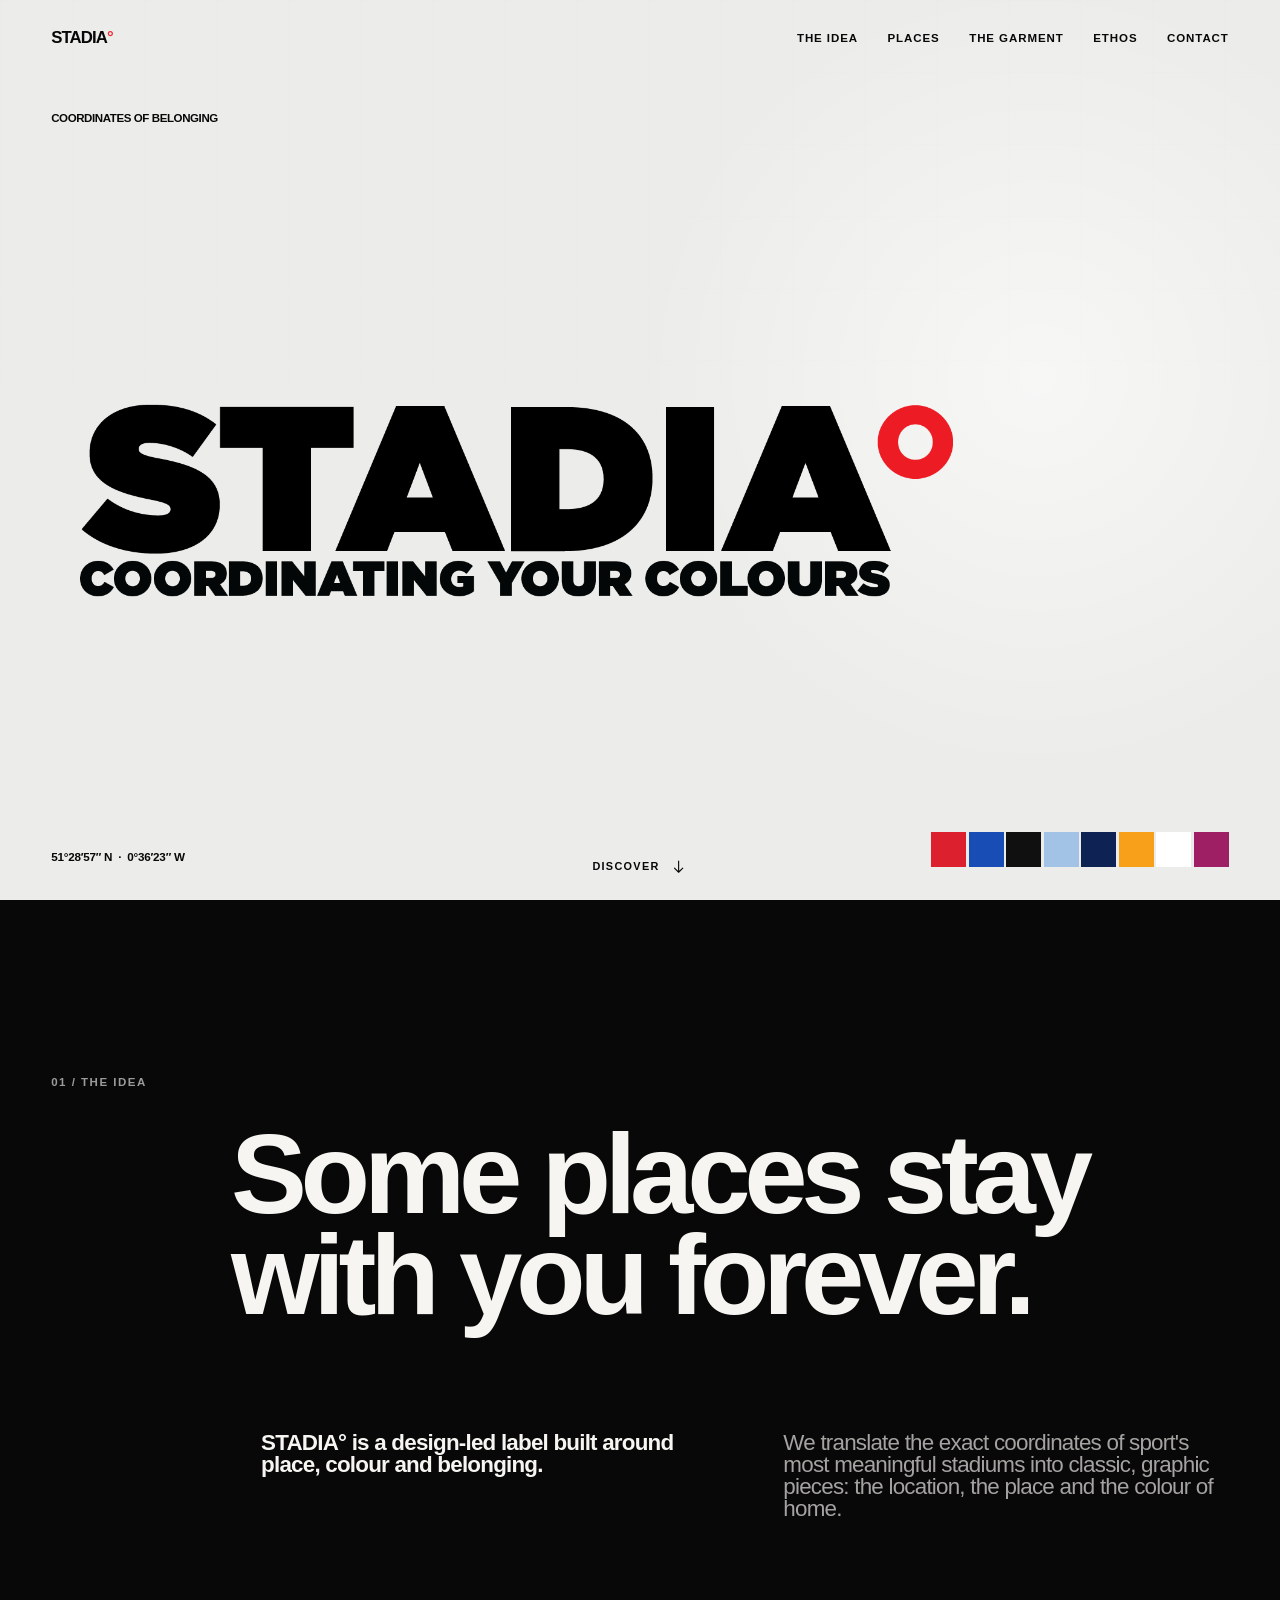
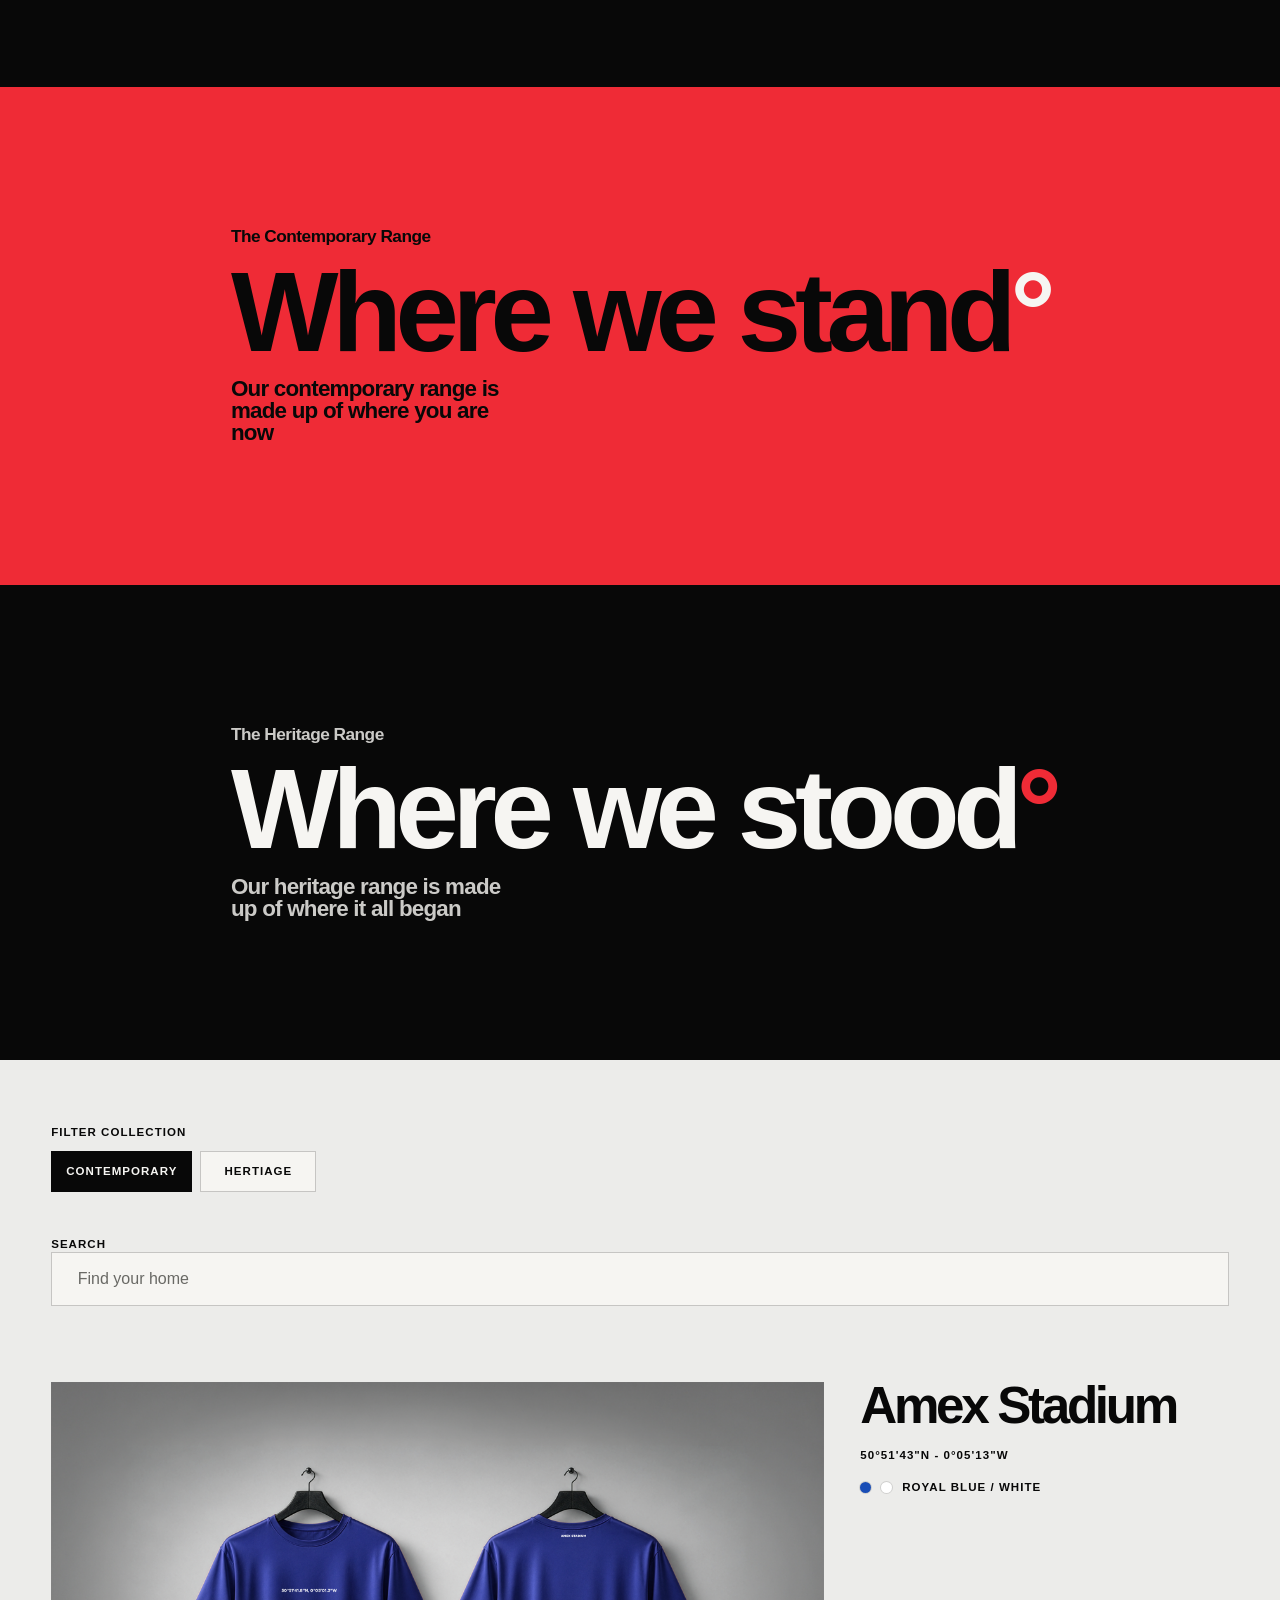
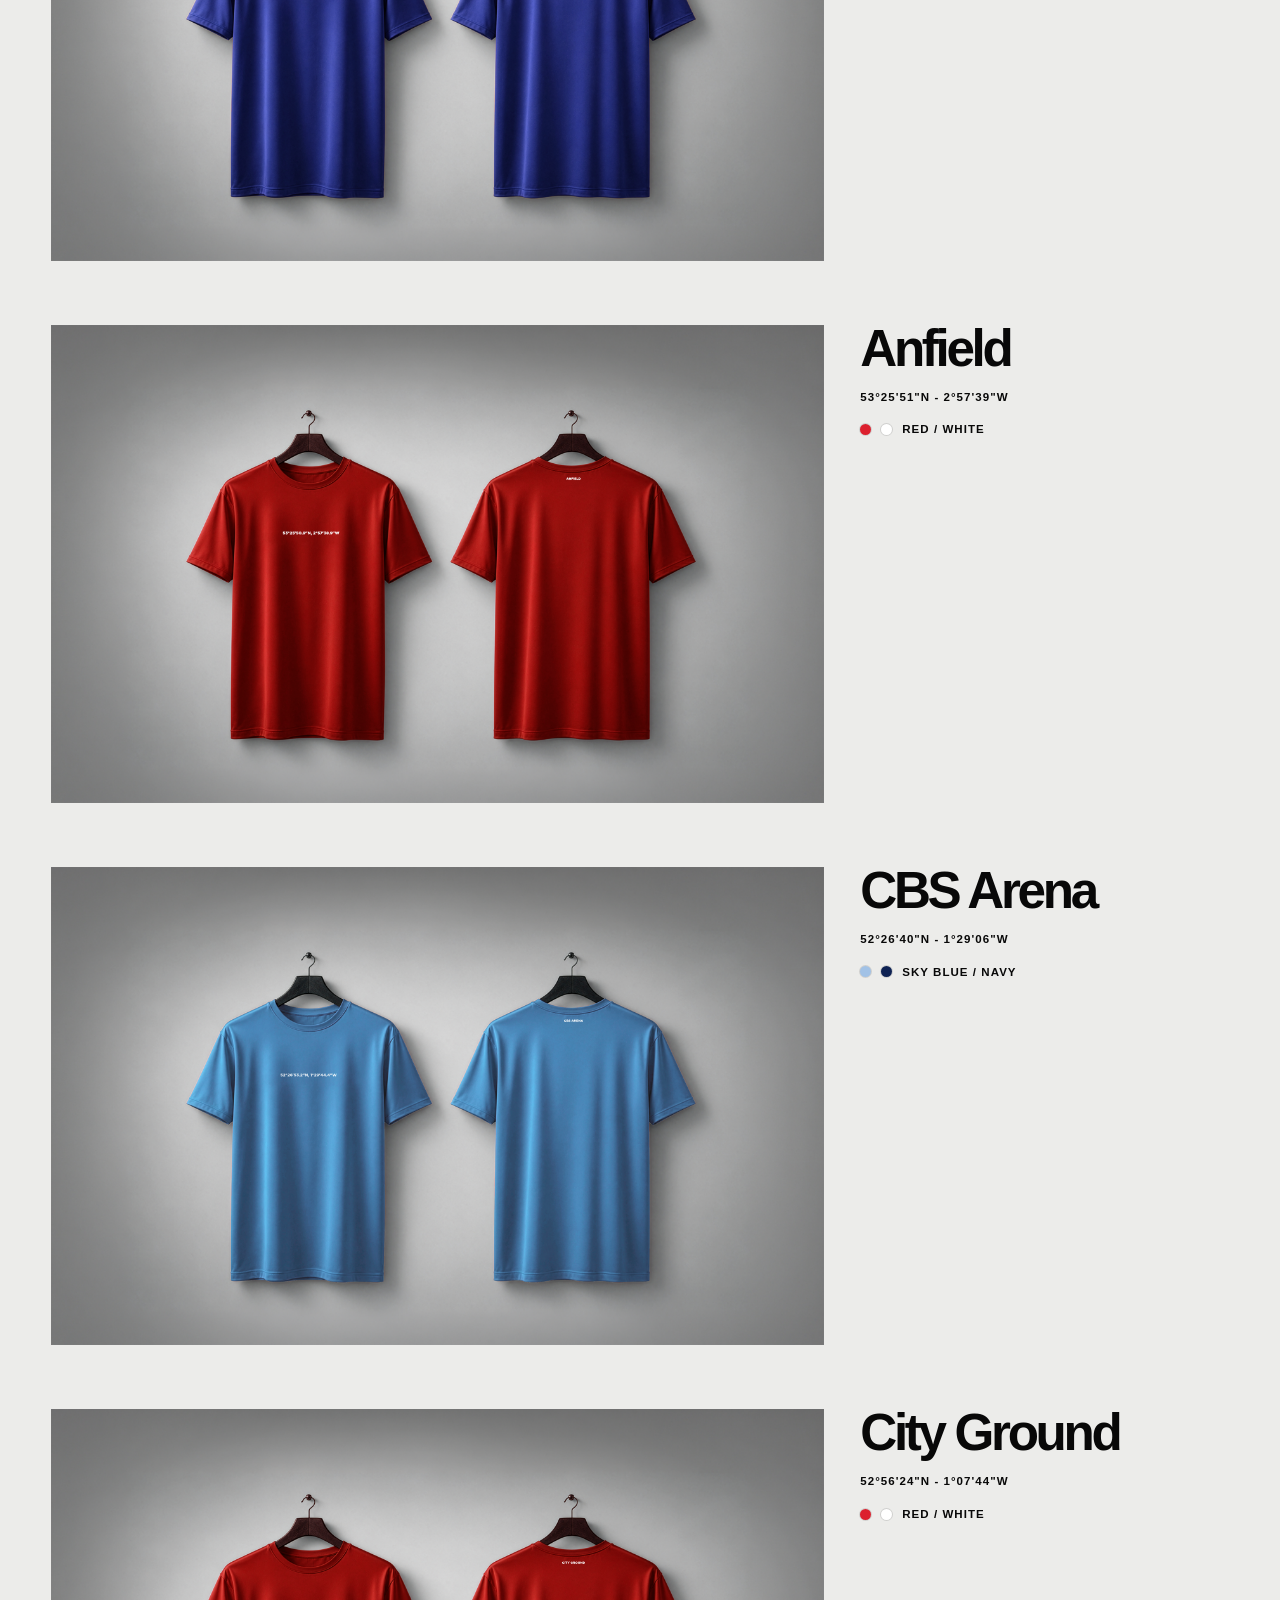
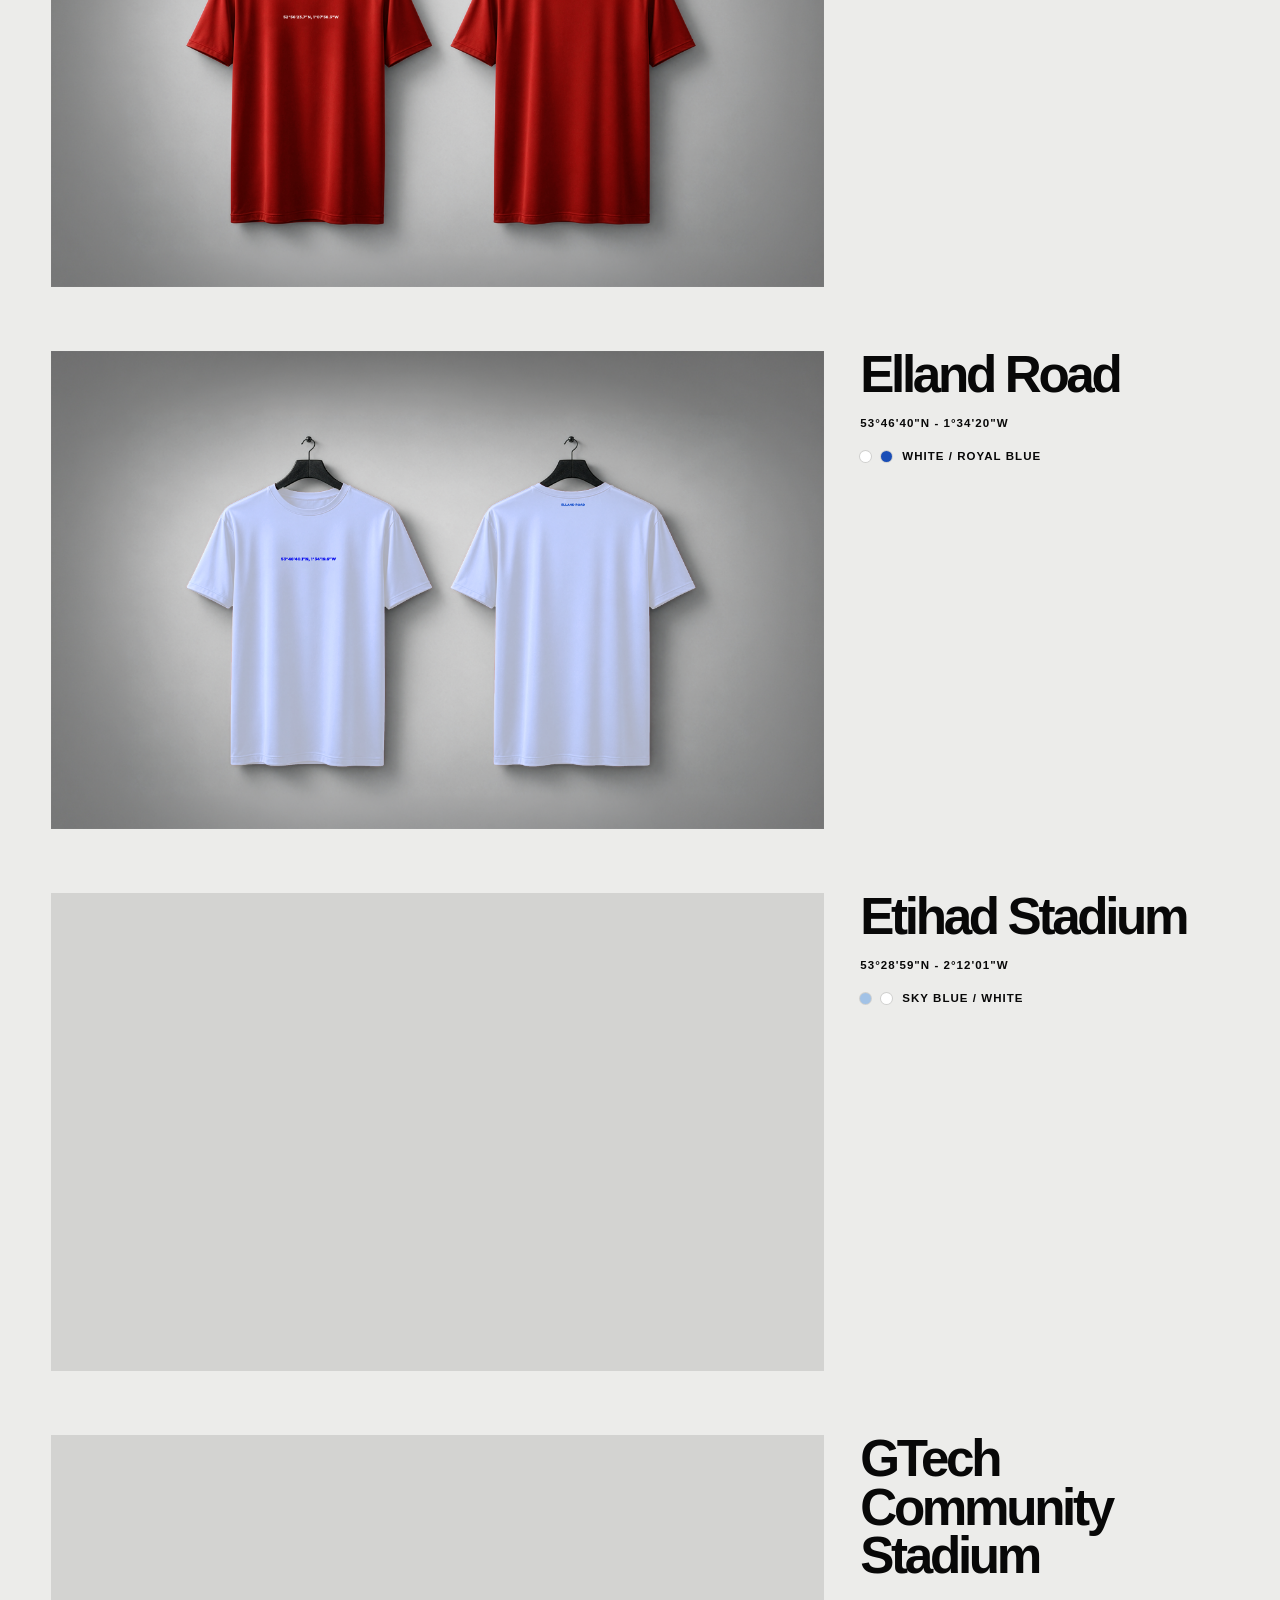
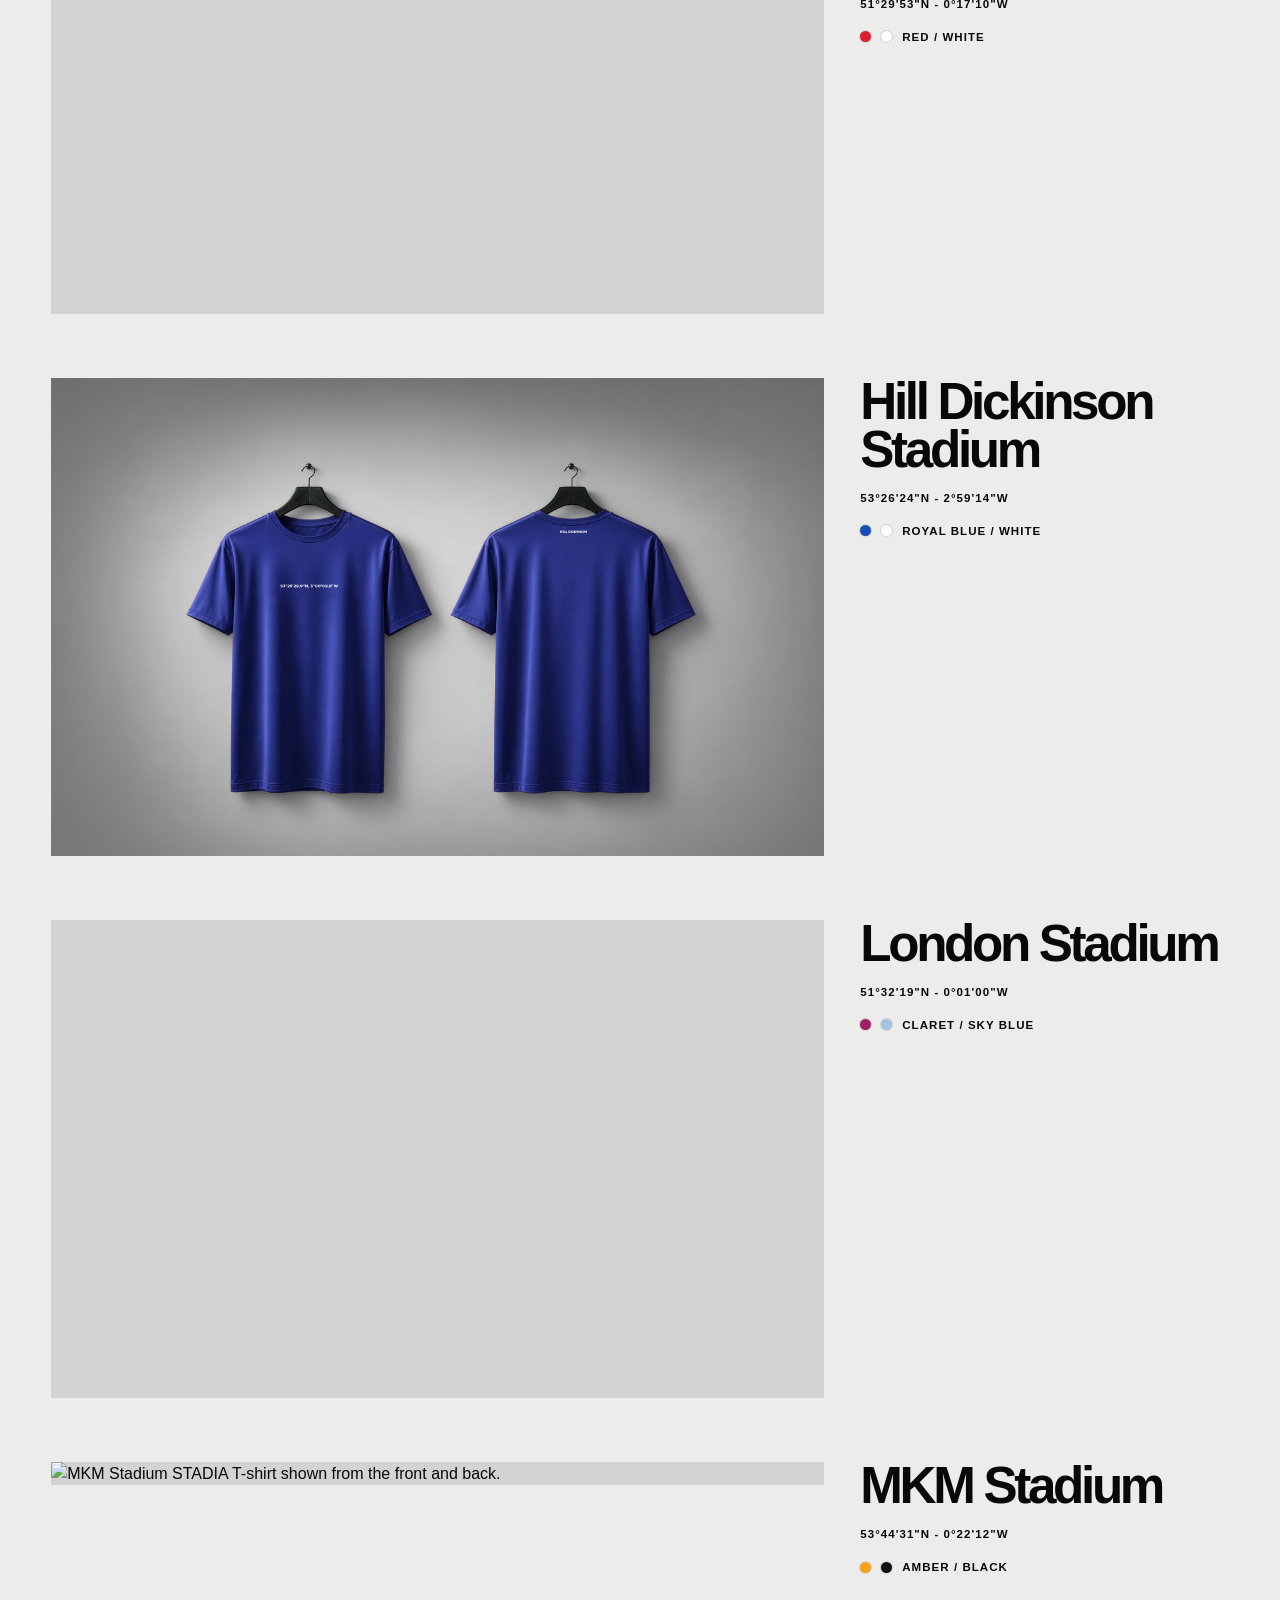
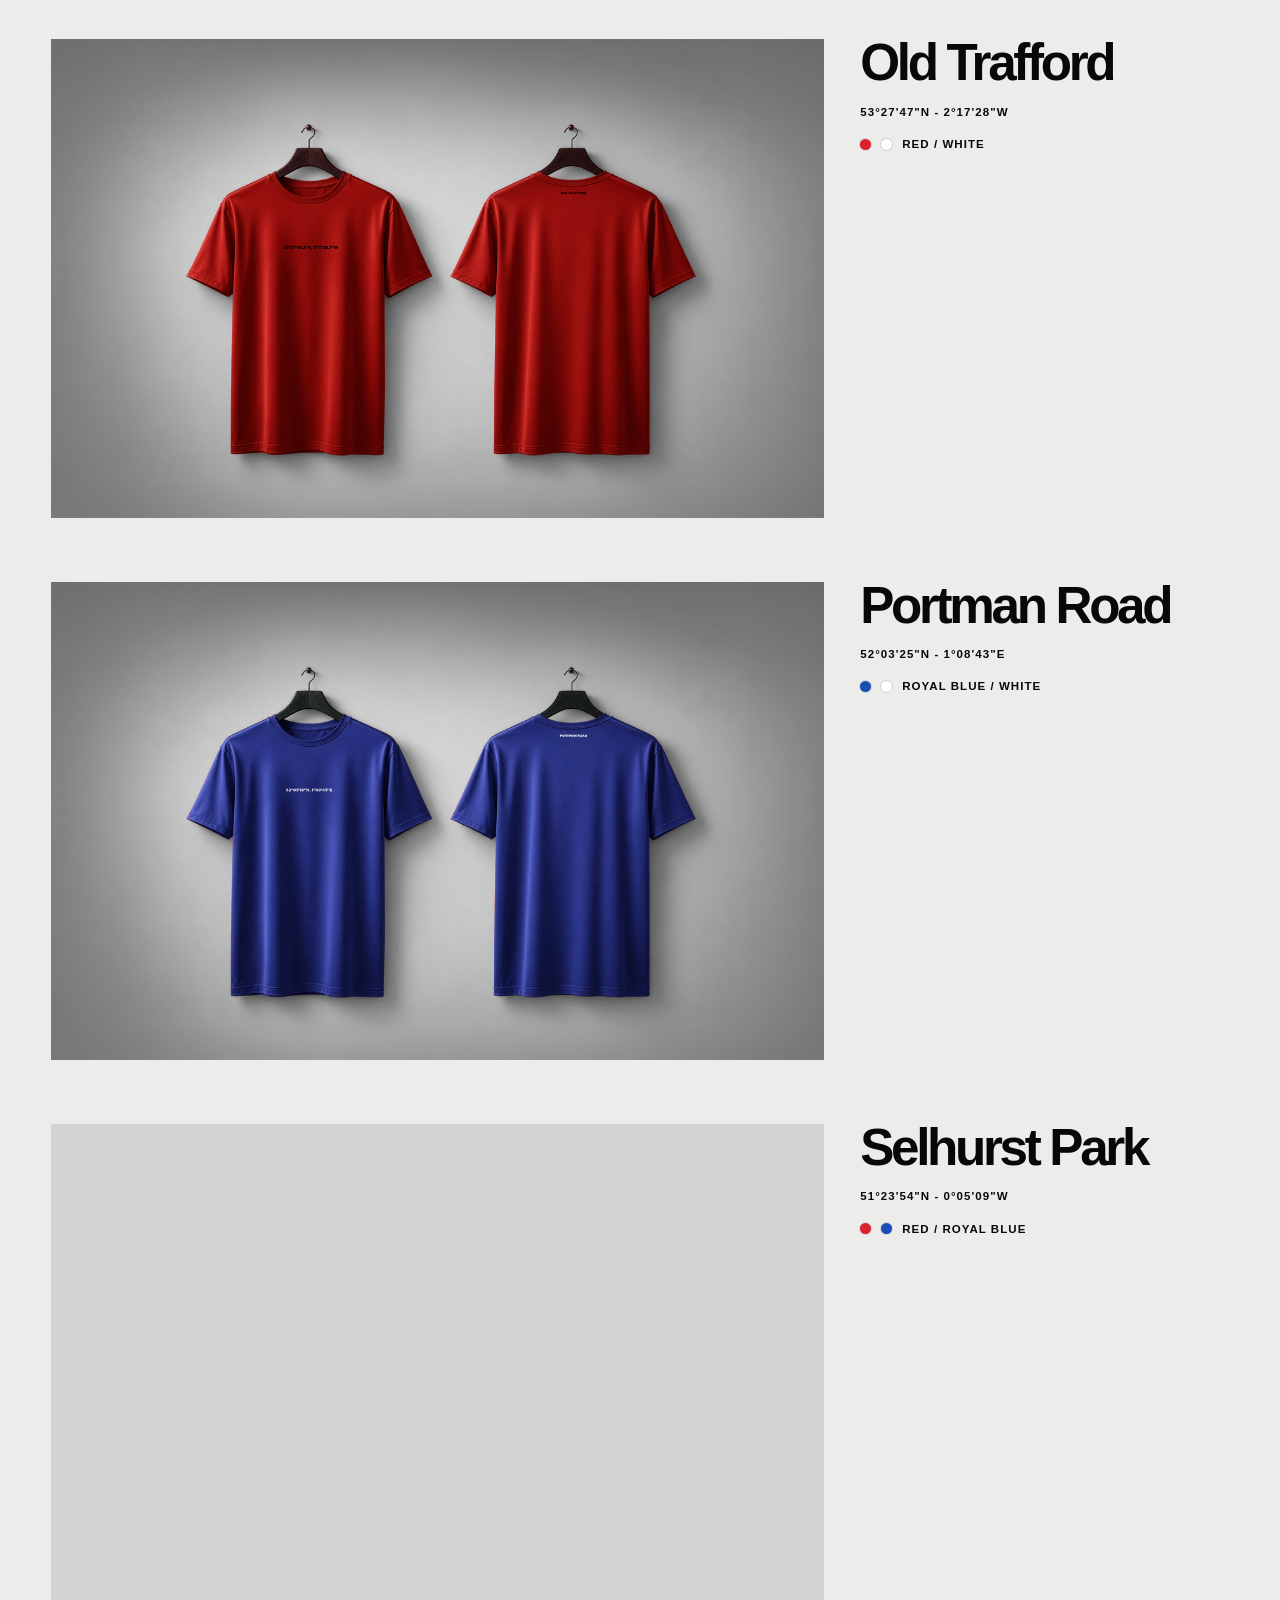
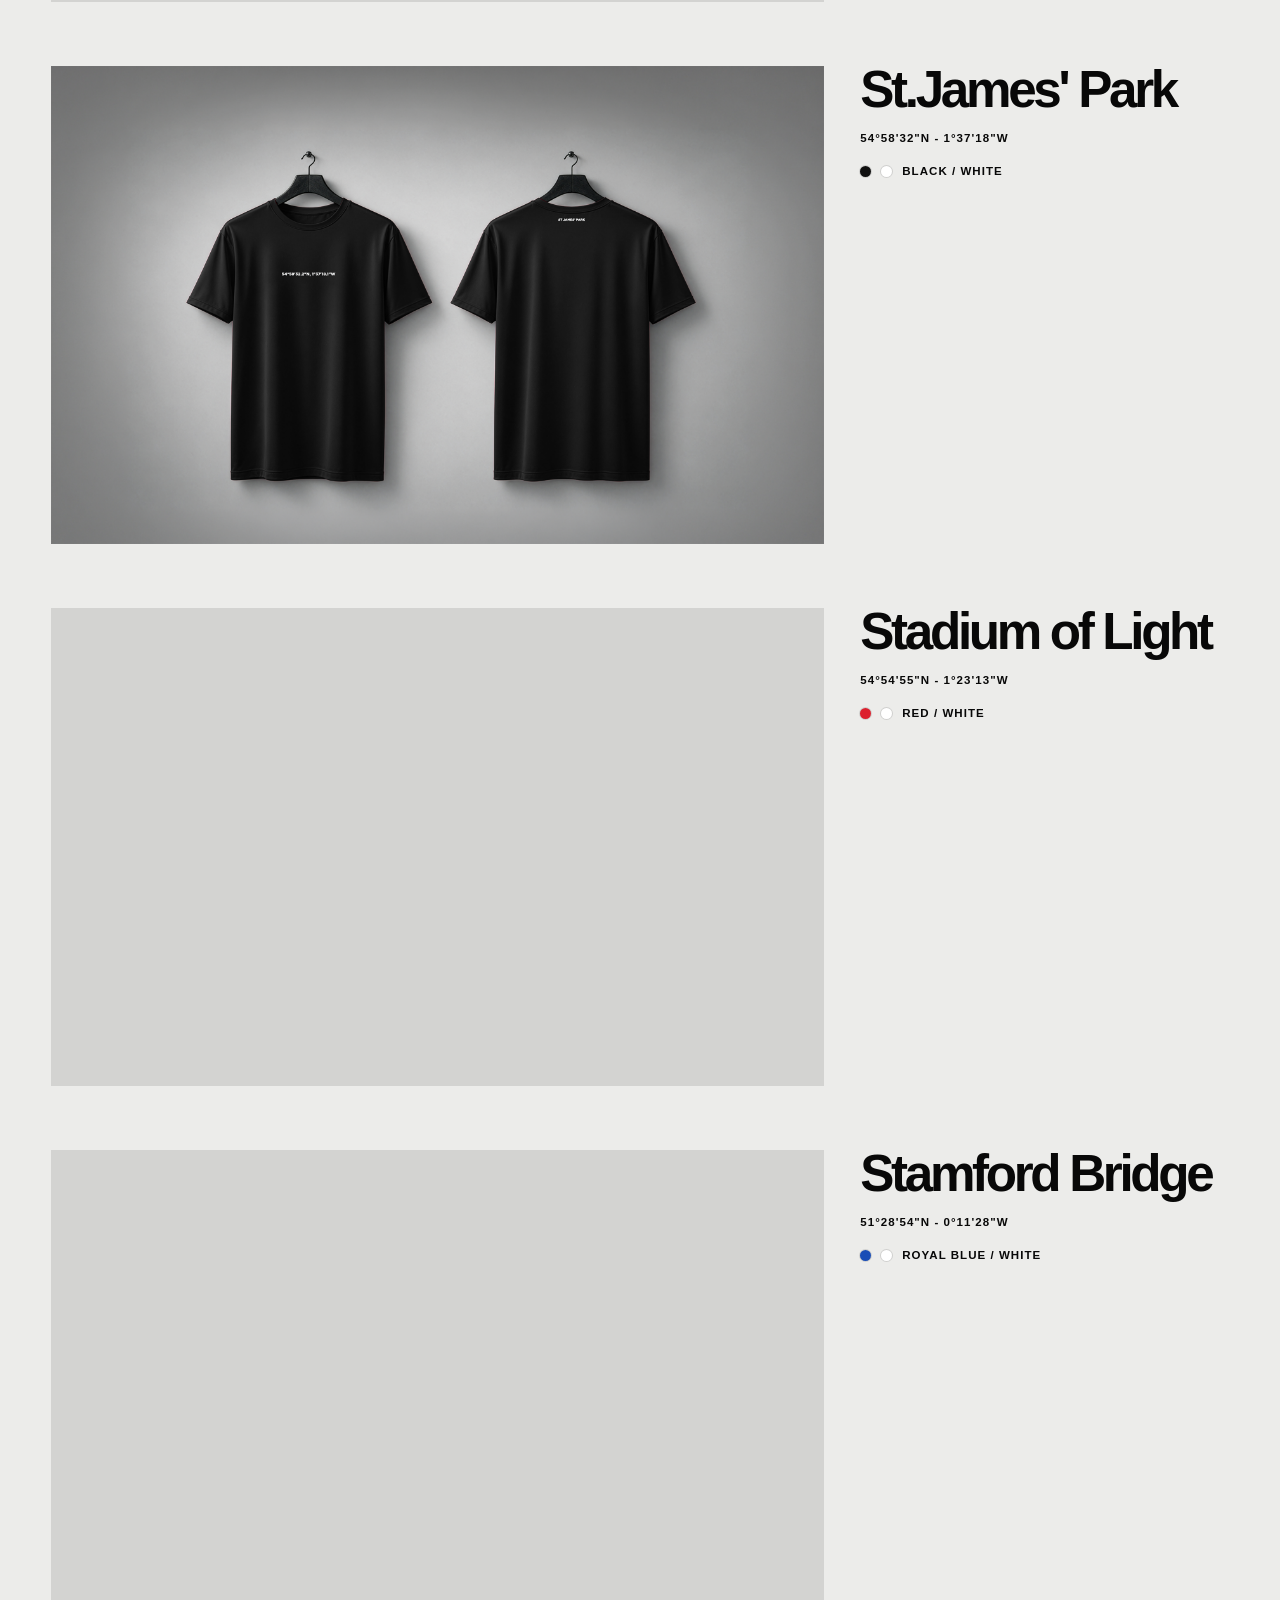
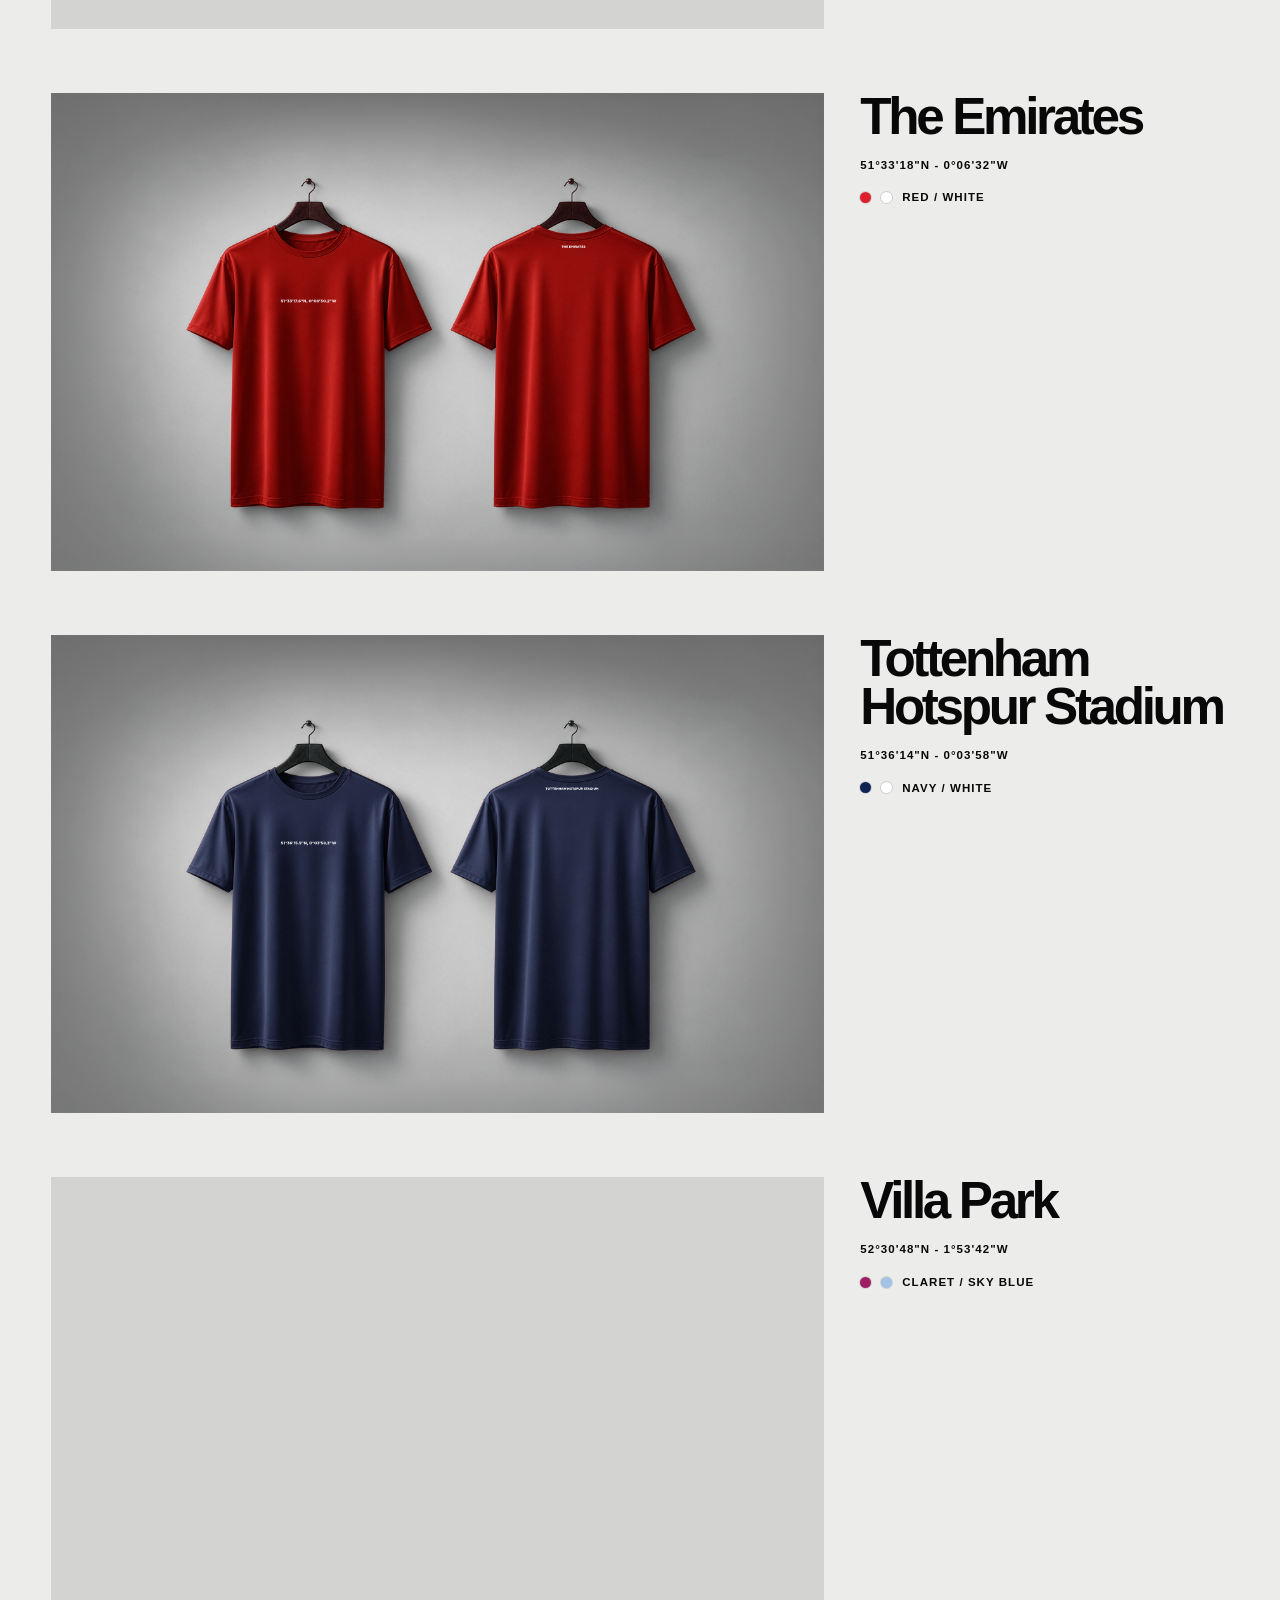
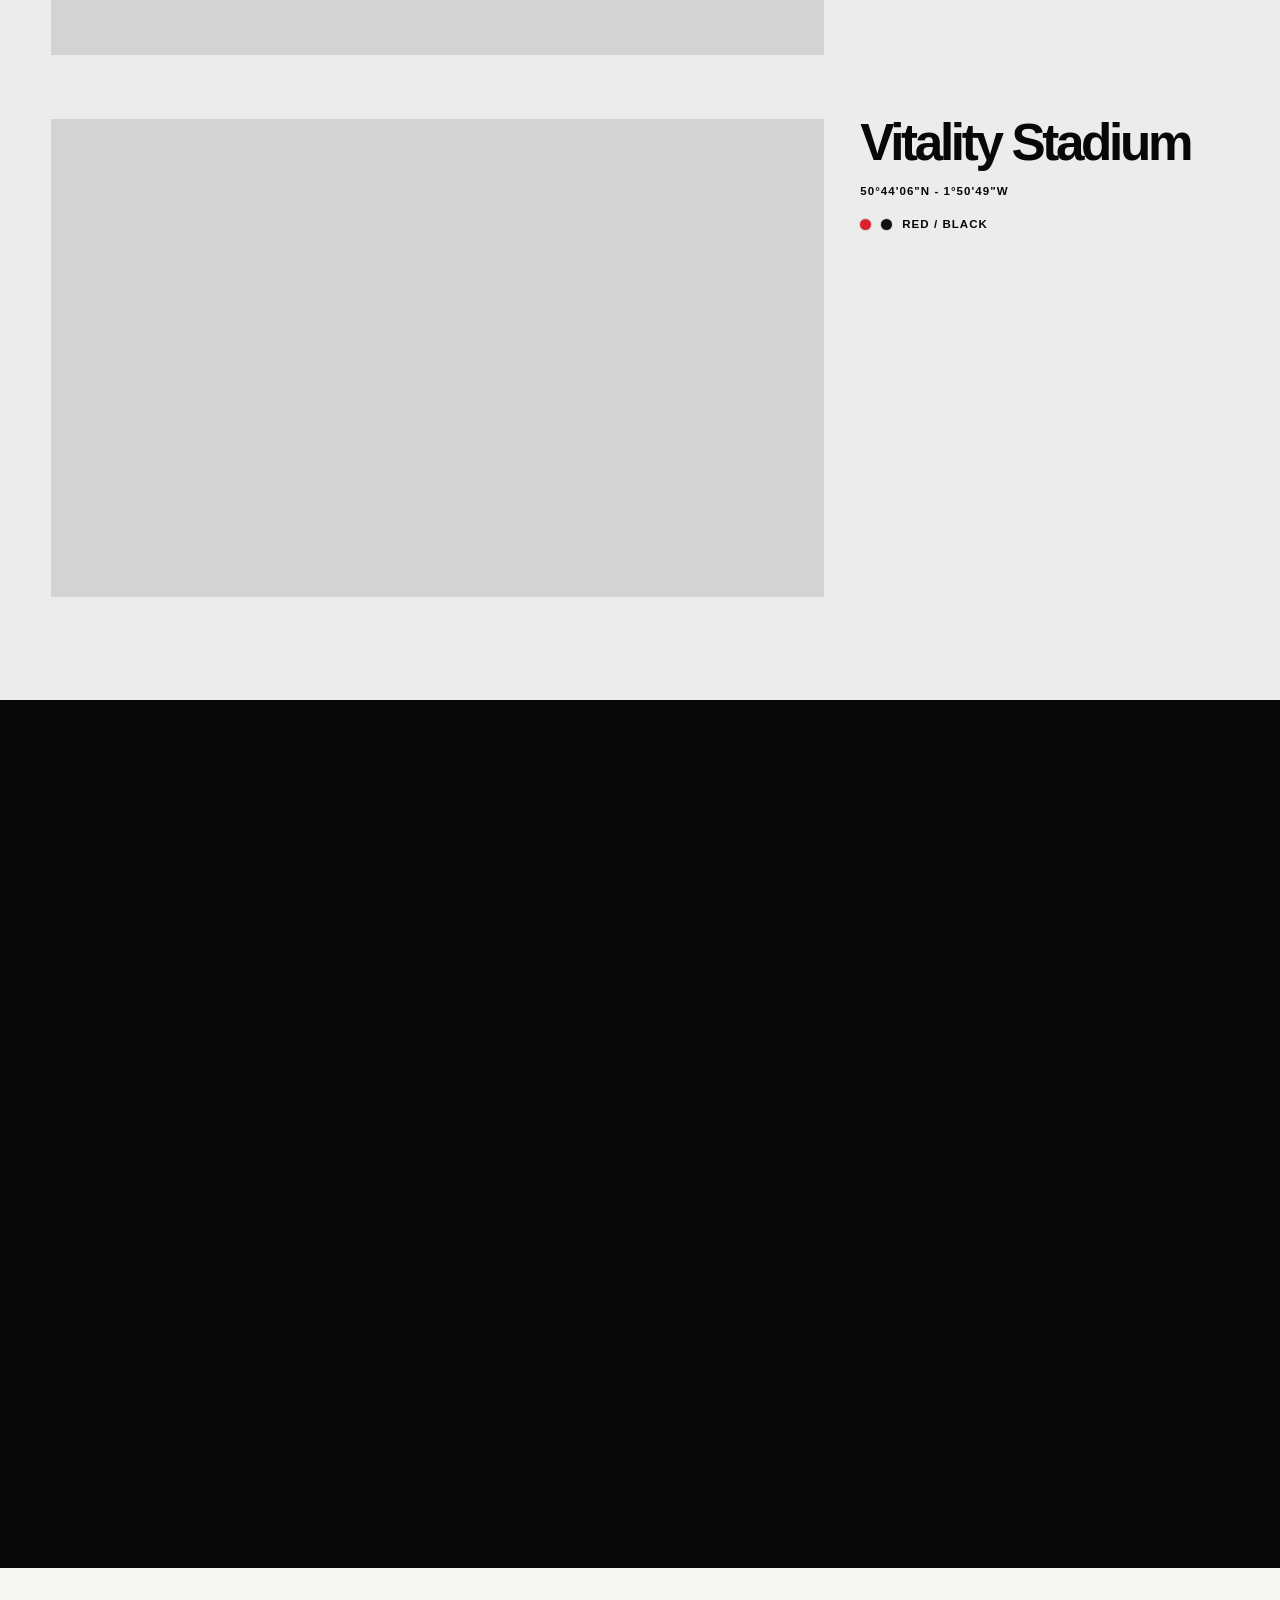
==== commit 5d8a4aa2: "remove excess section" ====
--- a/index.html
+++ b/index.html
@@ -91,18 +91,10 @@
 
 
     <section class="places" id="places" aria-labelledby="places-title">
-      <div class="section-shell places__lede">
-        <p class="section-label" data-reveal>02 / PLACES</p>
-        <div class="places__heading" data-reveal>
-          <p class="places__eyebrow">The Contemporary Range</p>
-          <h2 id="places-title" class="display-heading">Where we stand<span class="degree">°</span></h2>
-          <p class="places__heading-copy">Our contemporary range is made up of where you are now</p>
-        </div>
-      </div>
+    
 
         <div class="places__band places__band--red">
           <div class="section-shell places__lede">
-            <p class="section-label" data-reveal>02 / PLACES</p>
             <div class="places__heading" data-reveal>
               <p class="places__eyebrow">The Contemporary Range</p>
               <h2 id="places-title" class="display-heading">Where we stand<span class="degree">°</span></h2>
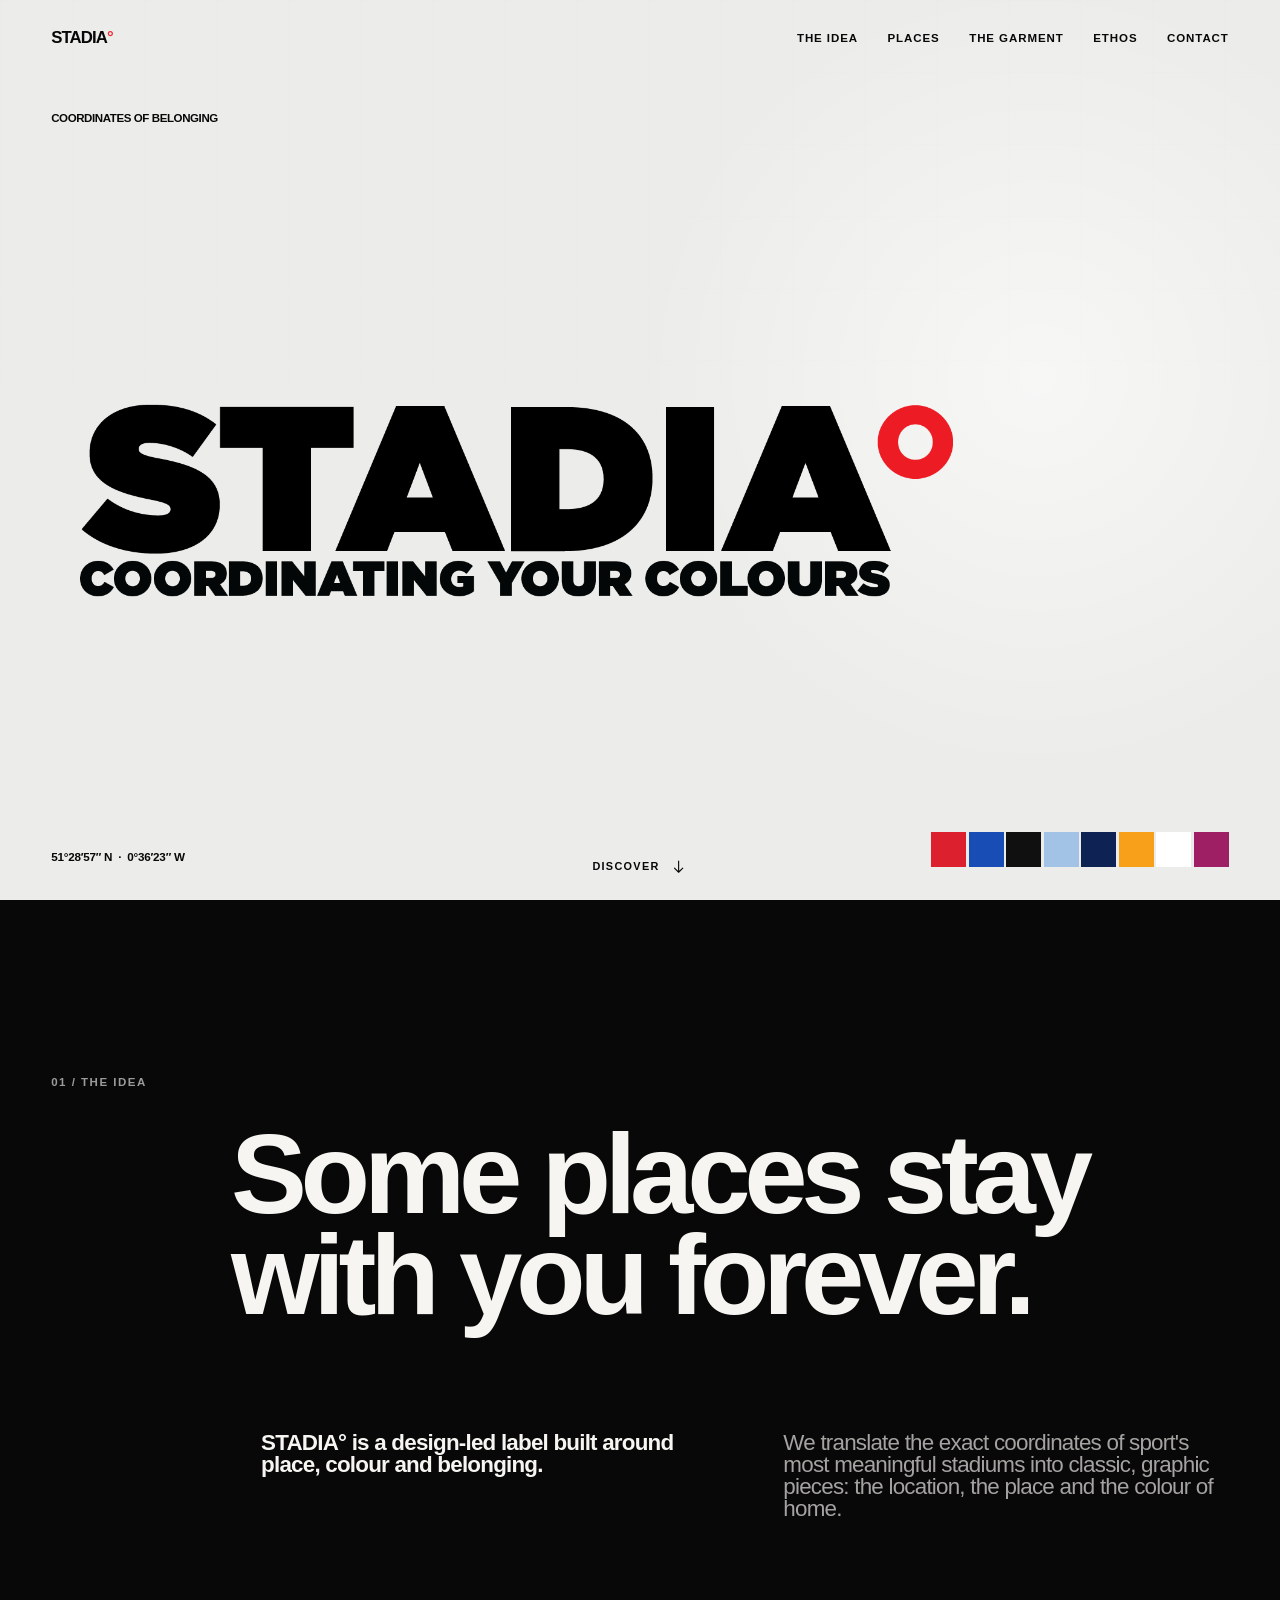
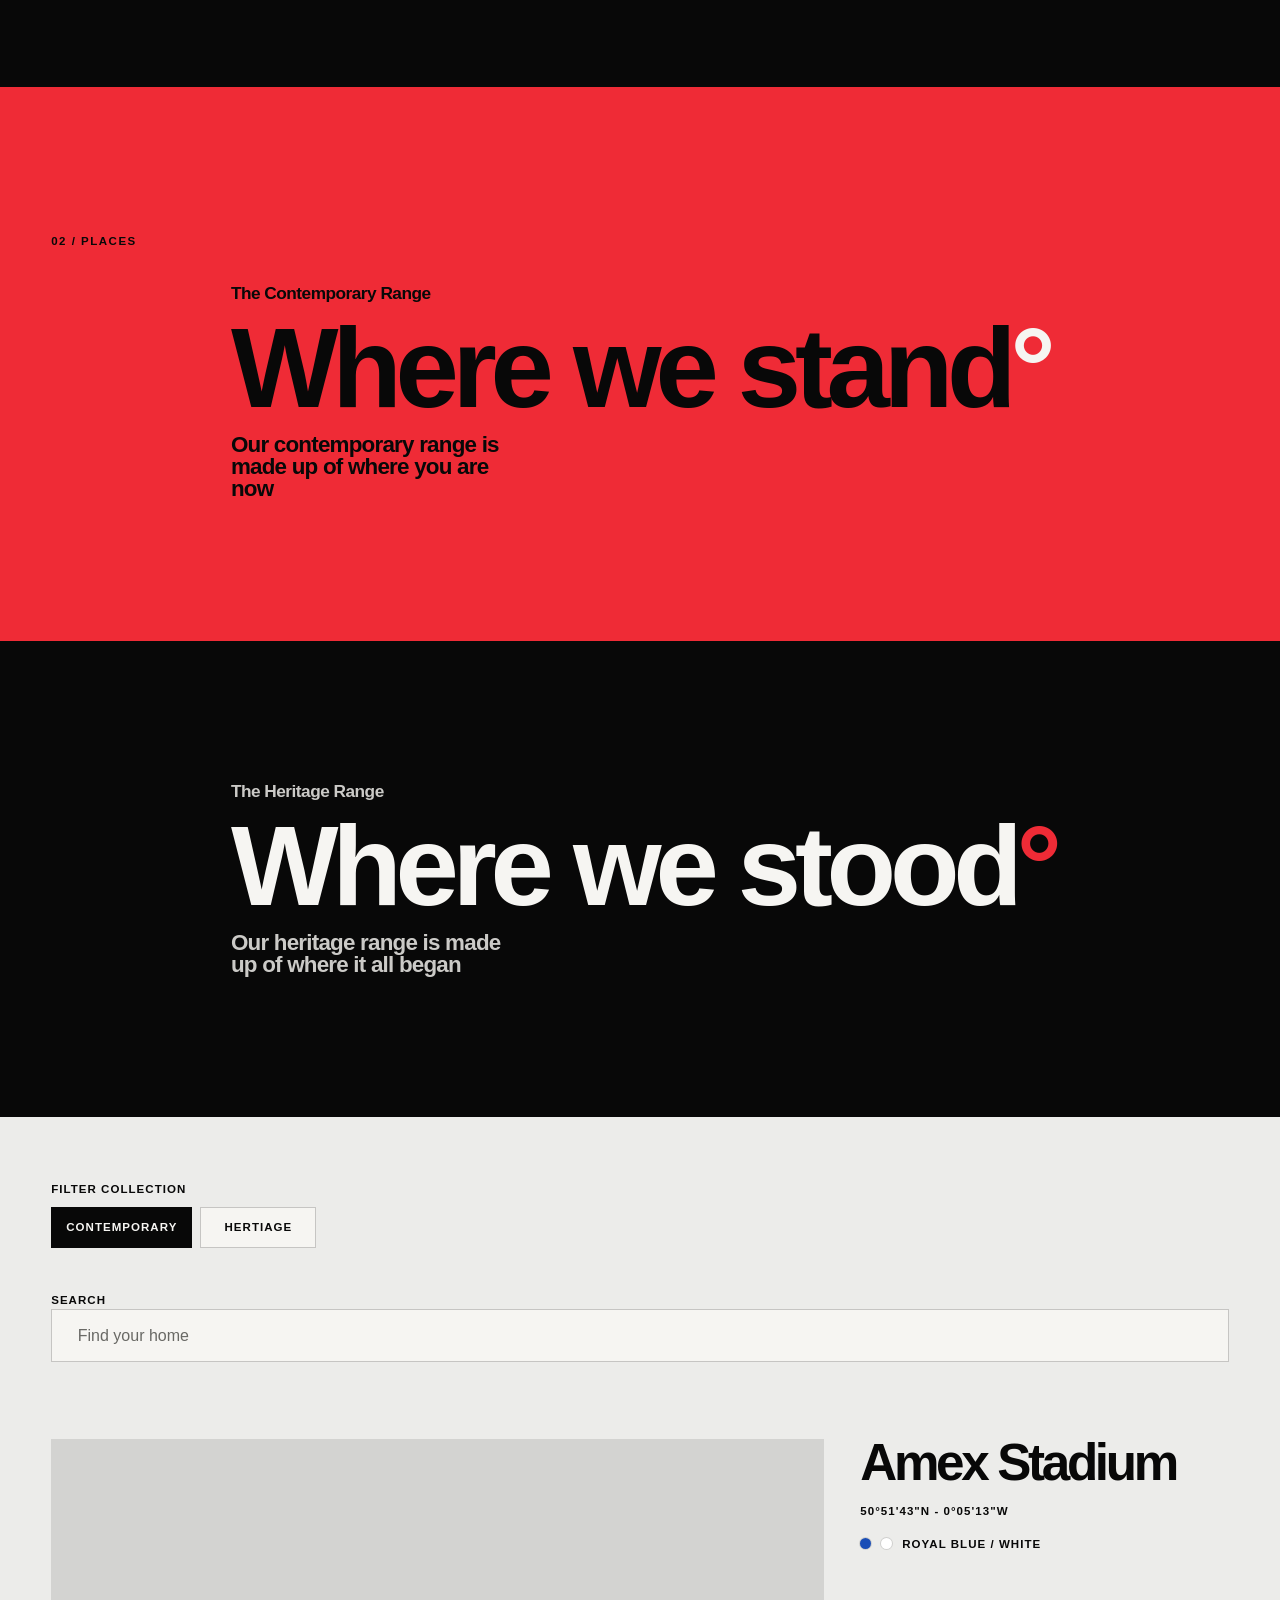
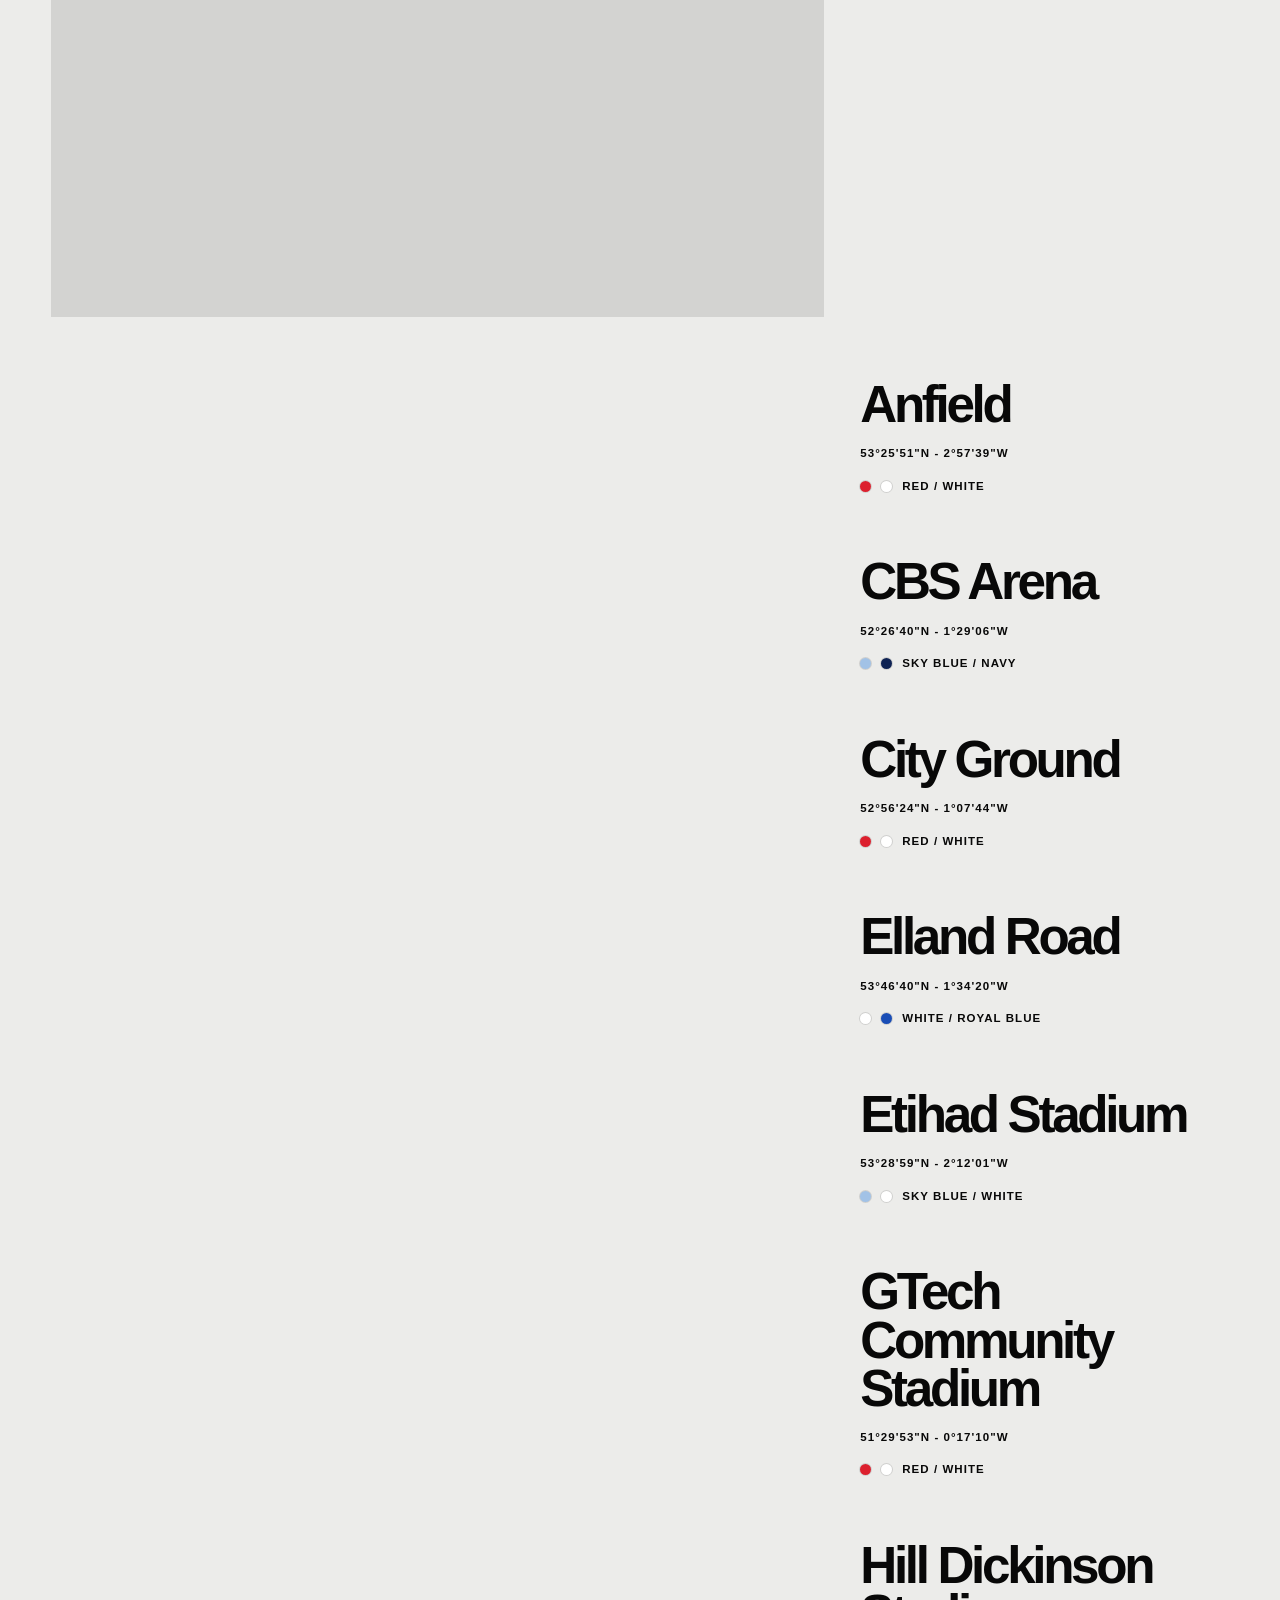
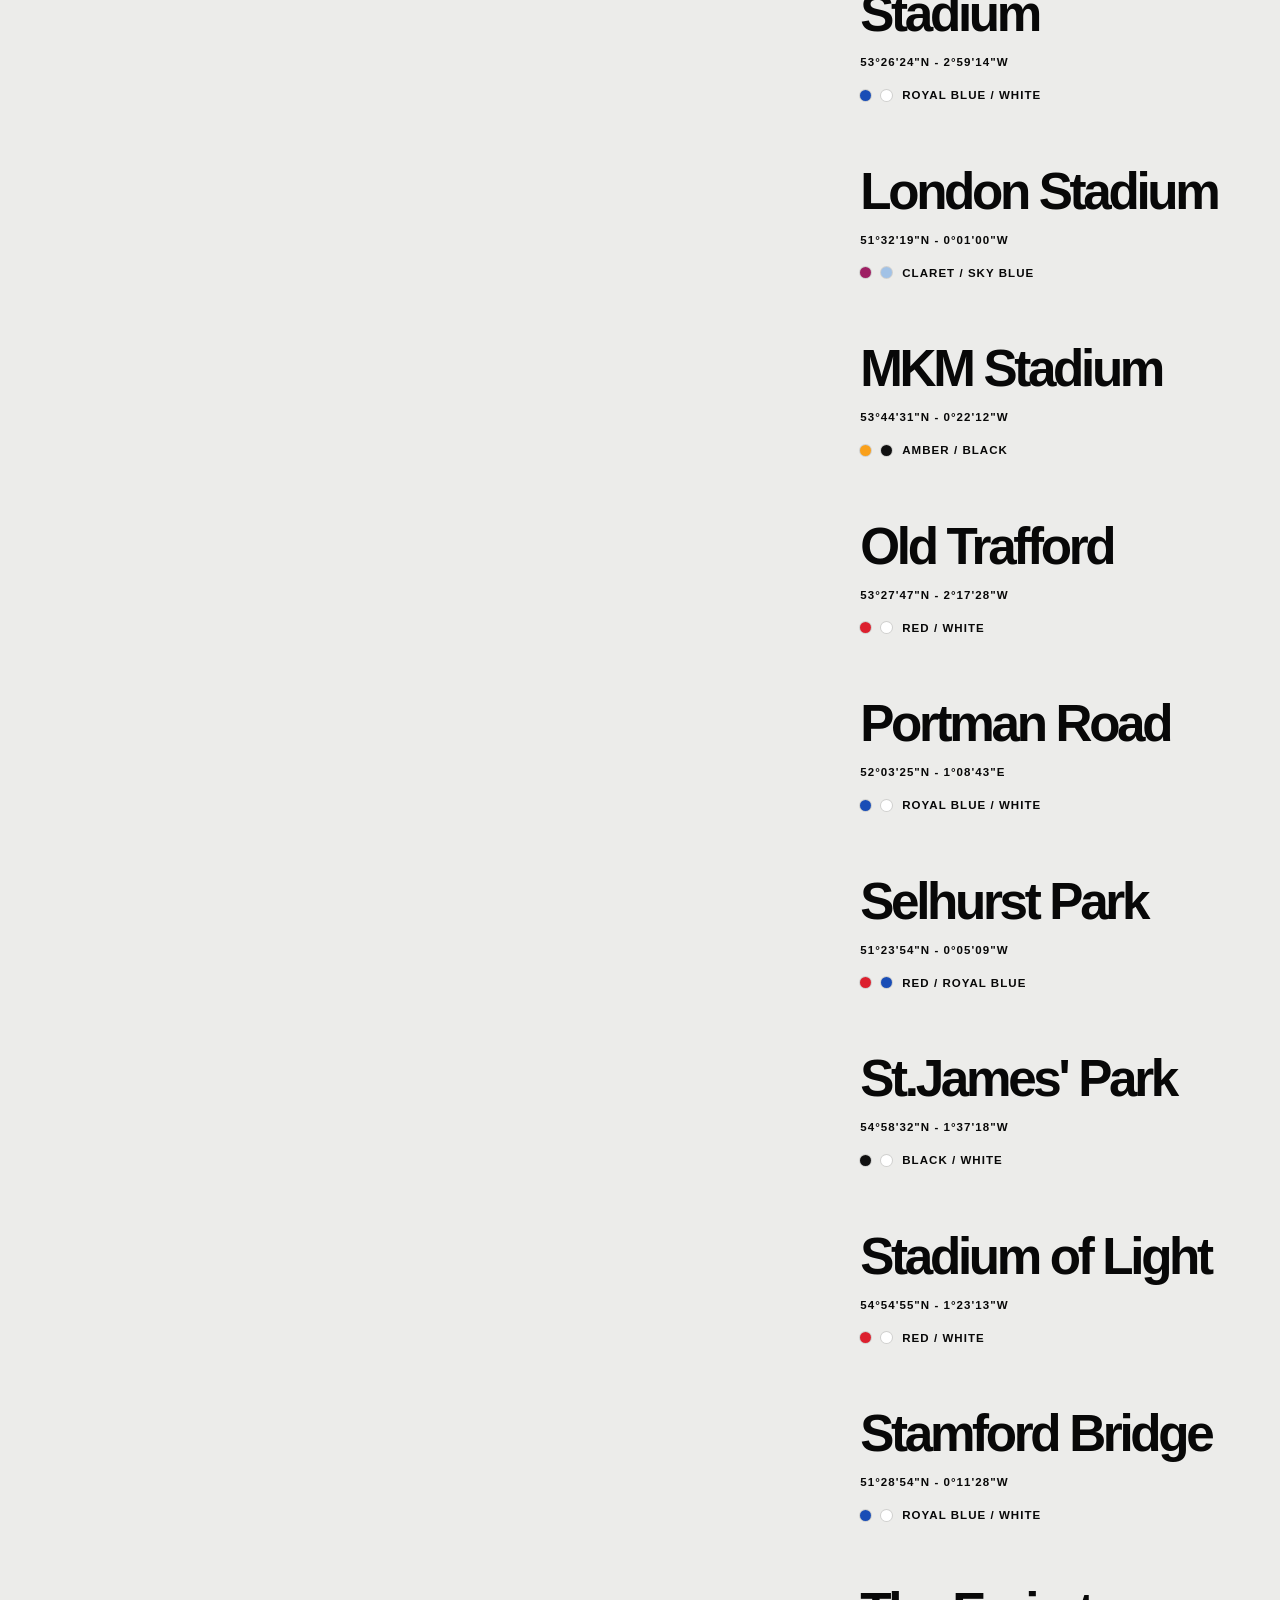
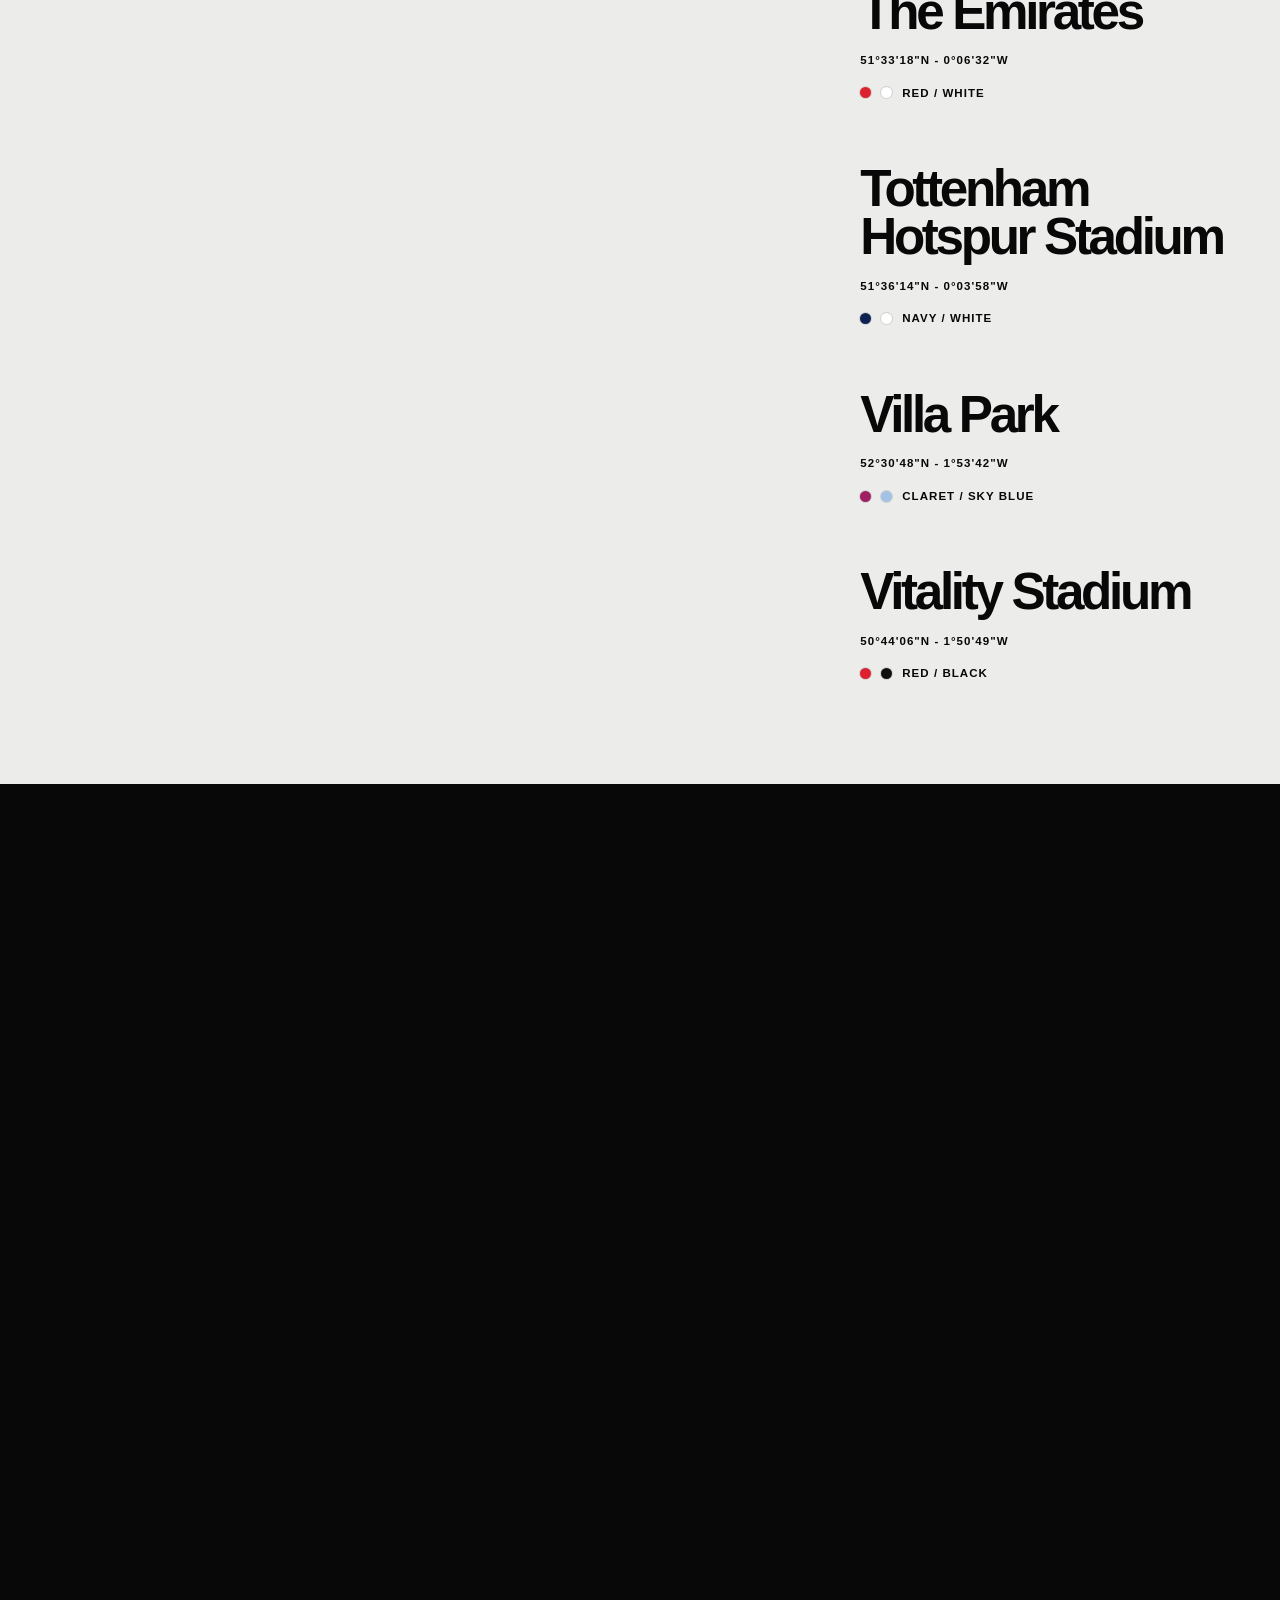
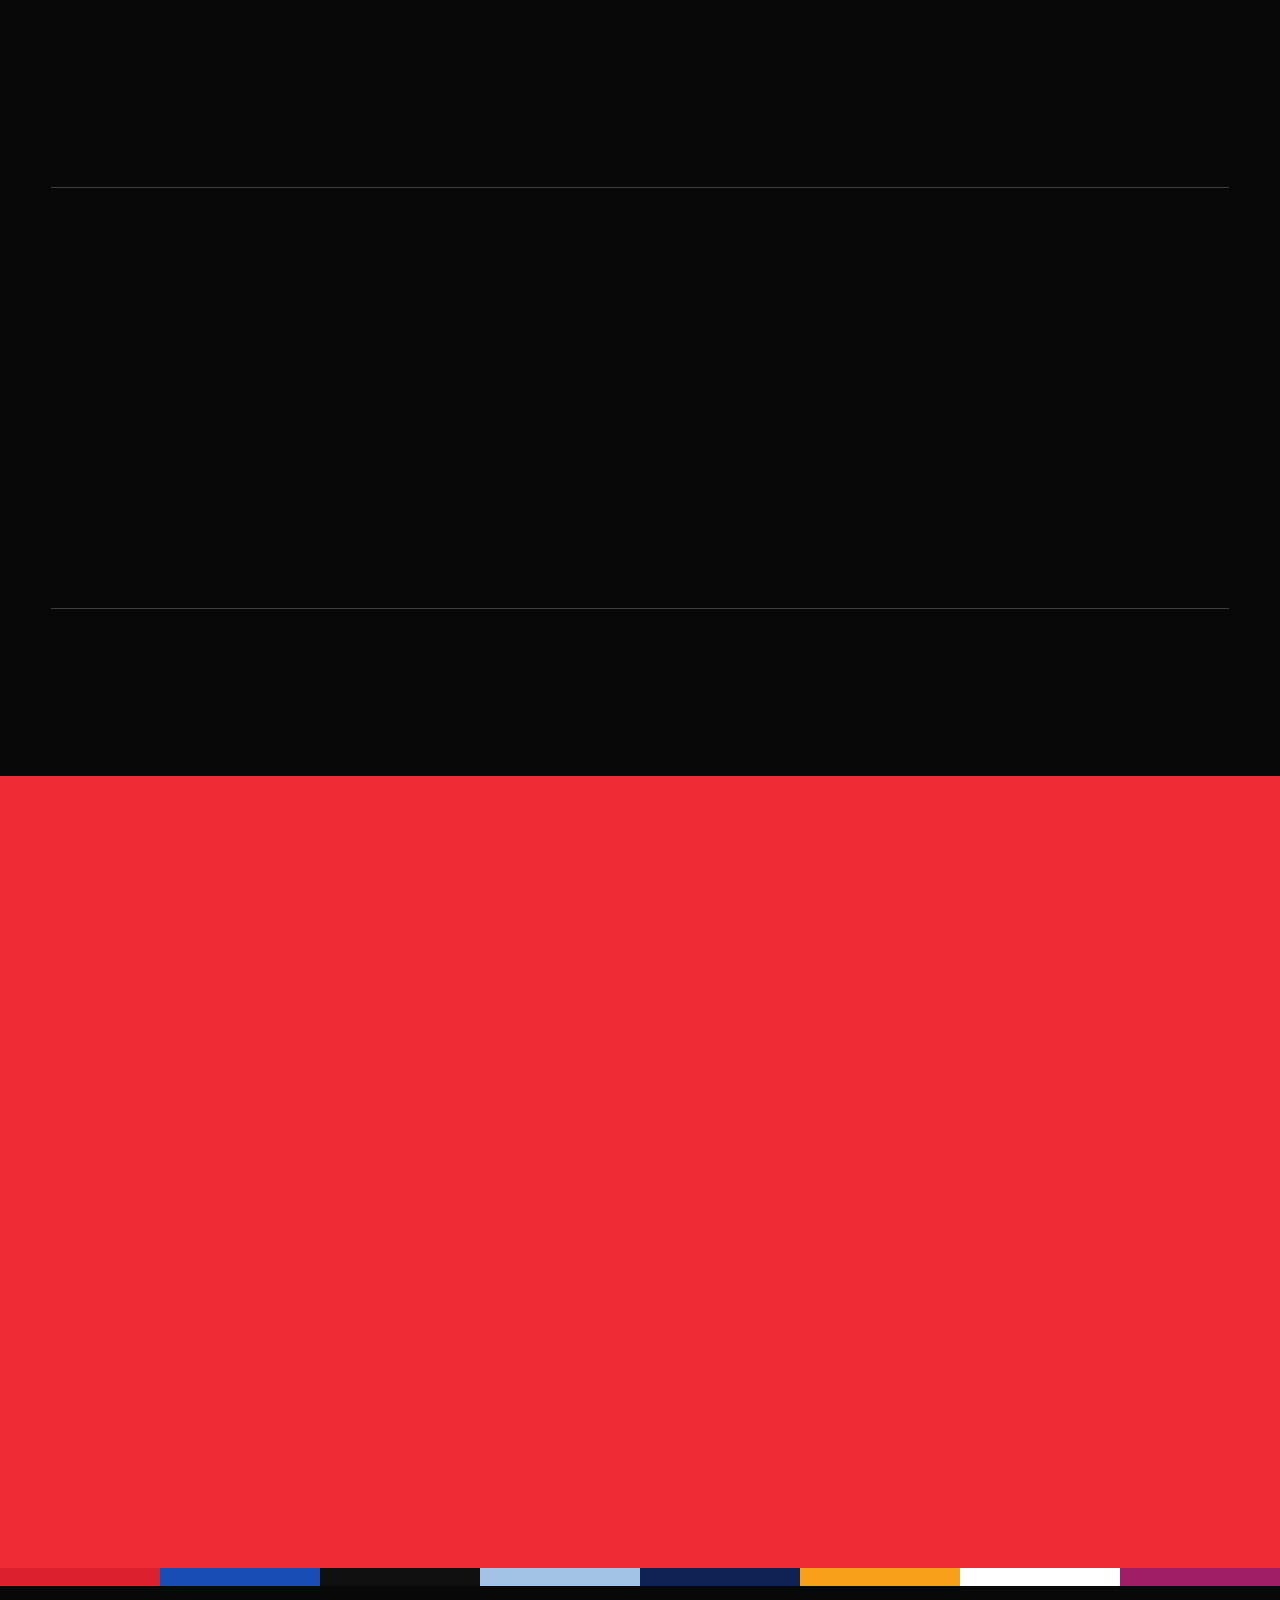
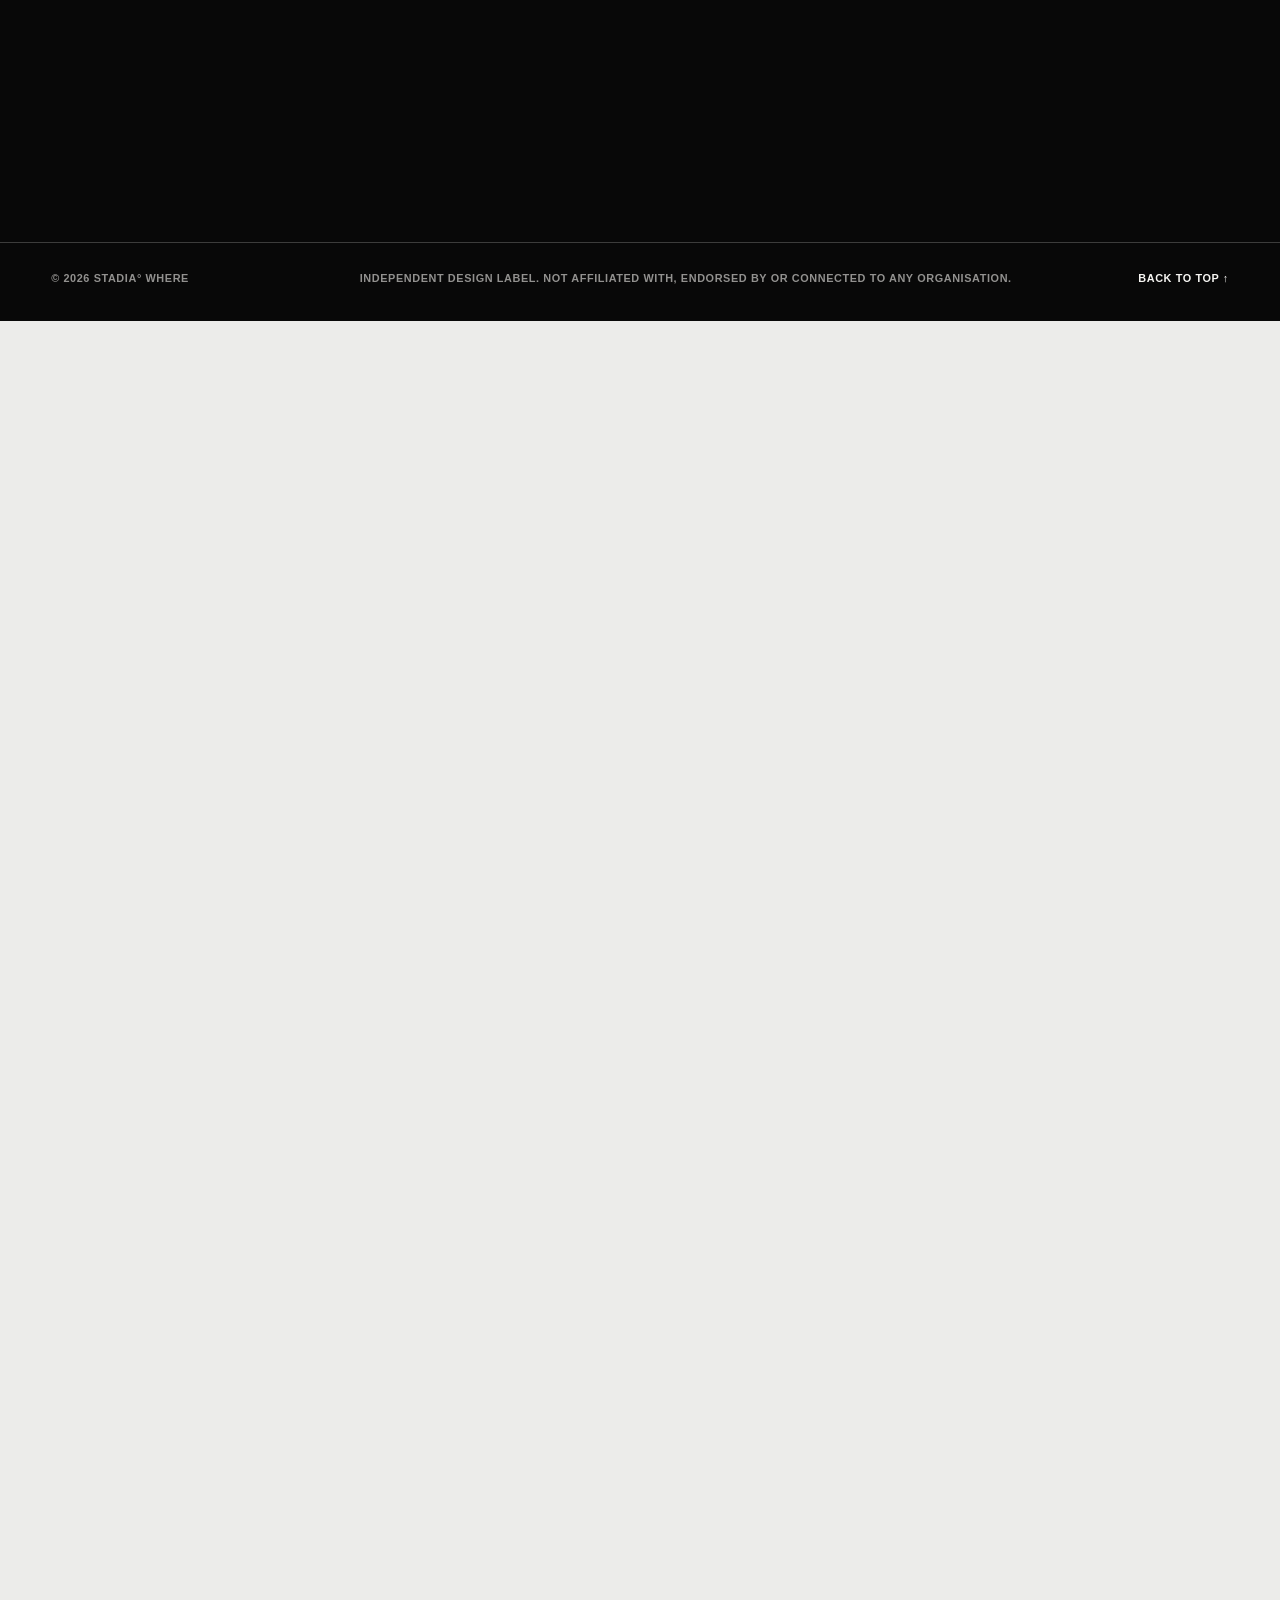
==== commit 5f58e6bf: "Mobile image test" ====
--- a/index.html
+++ b/index.html
@@ -95,6 +95,7 @@
 
         <div class="places__band places__band--red">
           <div class="section-shell places__lede">
+              <p class="section-label" data-reveal>02 / PLACES</p>
             <div class="places__heading" data-reveal>
               <p class="places__eyebrow">The Contemporary Range</p>
               <h2 id="places-title" class="display-heading">Where we stand<span class="degree">°</span></h2>
--- a/styles.css
+++ b/styles.css
@@ -776,6 +776,14 @@
   transition: transform 1500ms var(--ease-out);
 }
 
+.place-story__media[data-mobile-shirt-toggle] > .place-story__desktop-media {
+  display: block;
+}
+
+.mobile-shirt-toggle {
+  display: none;
+}
+
 .place-story__media.is-visible img {
   transform: scale(1);
 }
@@ -1807,6 +1815,63 @@
     opacity: 1;
     transform: none;
   }
+
+  .mobile-shirt-toggle__layer {
+    transition-duration: 0ms;
+  }
+}
+
+@media (max-width: 768px) {
+  .place-story__media[data-mobile-shirt-toggle] {
+    aspect-ratio: 4 / 5;
+  }
+
+  .place-story__media[data-mobile-shirt-toggle] > .place-story__desktop-media {
+    display: none;
+  }
+
+  .place-story__media[data-mobile-shirt-toggle] > .mobile-shirt-toggle {
+    display: block;
+  }
+
+  .mobile-shirt-toggle {
+    position: relative;
+    display: block;
+    width: 100%;
+    height: 100%;
+    margin: 0;
+    padding: 0;
+    border: 0;
+    background: transparent;
+    color: inherit;
+    touch-action: pan-y;
+    -webkit-tap-highlight-color: transparent;
+    appearance: none;
+  }
+
+  .mobile-shirt-toggle:focus-visible {
+    outline: 2px solid currentColor;
+    outline-offset: 5px;
+  }
+
+  .mobile-shirt-toggle__layer {
+    position: absolute;
+    inset: 0;
+    width: 100%;
+    height: 100%;
+    object-fit: contain;
+    opacity: 0;
+    transition: opacity 400ms ease-in-out;
+    pointer-events: none;
+  }
+
+  .mobile-shirt-toggle__layer.is-visible {
+    opacity: 1;
+  }
+
+  .mobile-shirt-toggle__layer--front {
+    opacity: 1;
+  }
 }
 
 /* 404 page */
